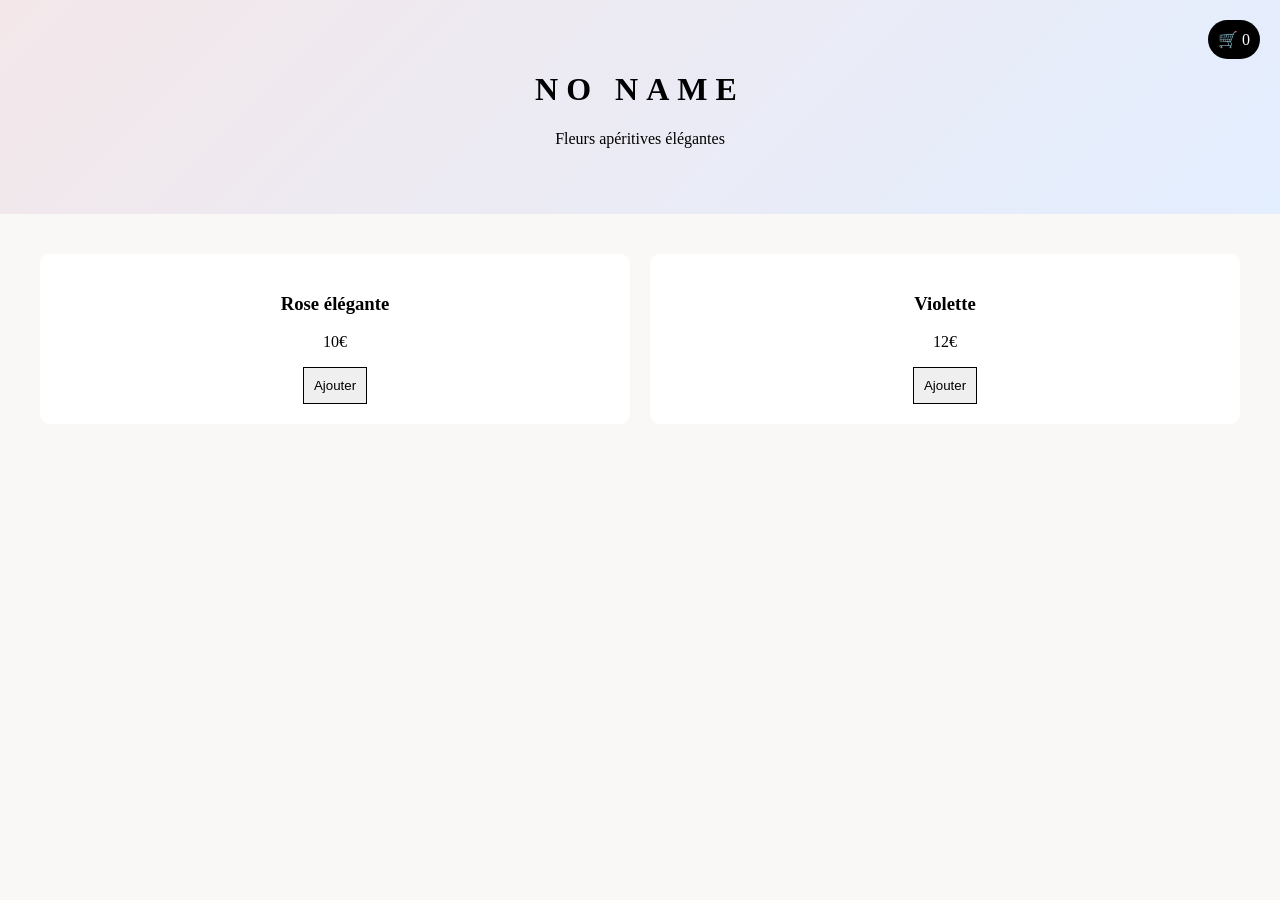
==== index.html @ 9e4cb58d "Rename NO NAME.html to index.html" ====
<!DOCTYPE html>
<html lang="fr">
<head>
<meta charset="UTF-8">
<meta name="viewport" content="width=device-width, initial-scale=1.0">
<title>NO NAME</title>

<style>
body {margin:0;font-family:Georgia;background:#faf8f6;}
header{text-align:center;padding:50px;background:linear-gradient(135deg,#f3e7e9,#e3eeff);}
h1{letter-spacing:8px;}
.products{display:grid;grid-template-columns:repeat(auto-fit,minmax(250px,1fr));gap:20px;padding:40px;}
.product{background:white;padding:20px;border-radius:10px;text-align:center;}
button{padding:10px;border:1px solid black;cursor:pointer;}
.cart{position:fixed;top:20px;right:20px;background:black;color:white;padding:10px;border-radius:20px;}
</style>
</head>

<body>

<div class="cart">🛒 <span id="count">0</span></div>

<header>
<h1>NO NAME</h1>
<p>Fleurs apéritives élégantes</p>
</header>

<section class="products">

<div class="product">
<h3>Rose élégante</h3>
<p>10€</p>
<button onclick="add('Rose',10)">Ajouter</button>
</div>

<div class="product">
<h3>Violette</h3>
<p>12€</p>
<button onclick="add('Violette',12)">Ajouter</button>
</div>

</section>

<script>
let count = 0;

function add(name, price){
    count++;
    document.getElementById("count").innerText = count;
}
</script>

</body>
</html>
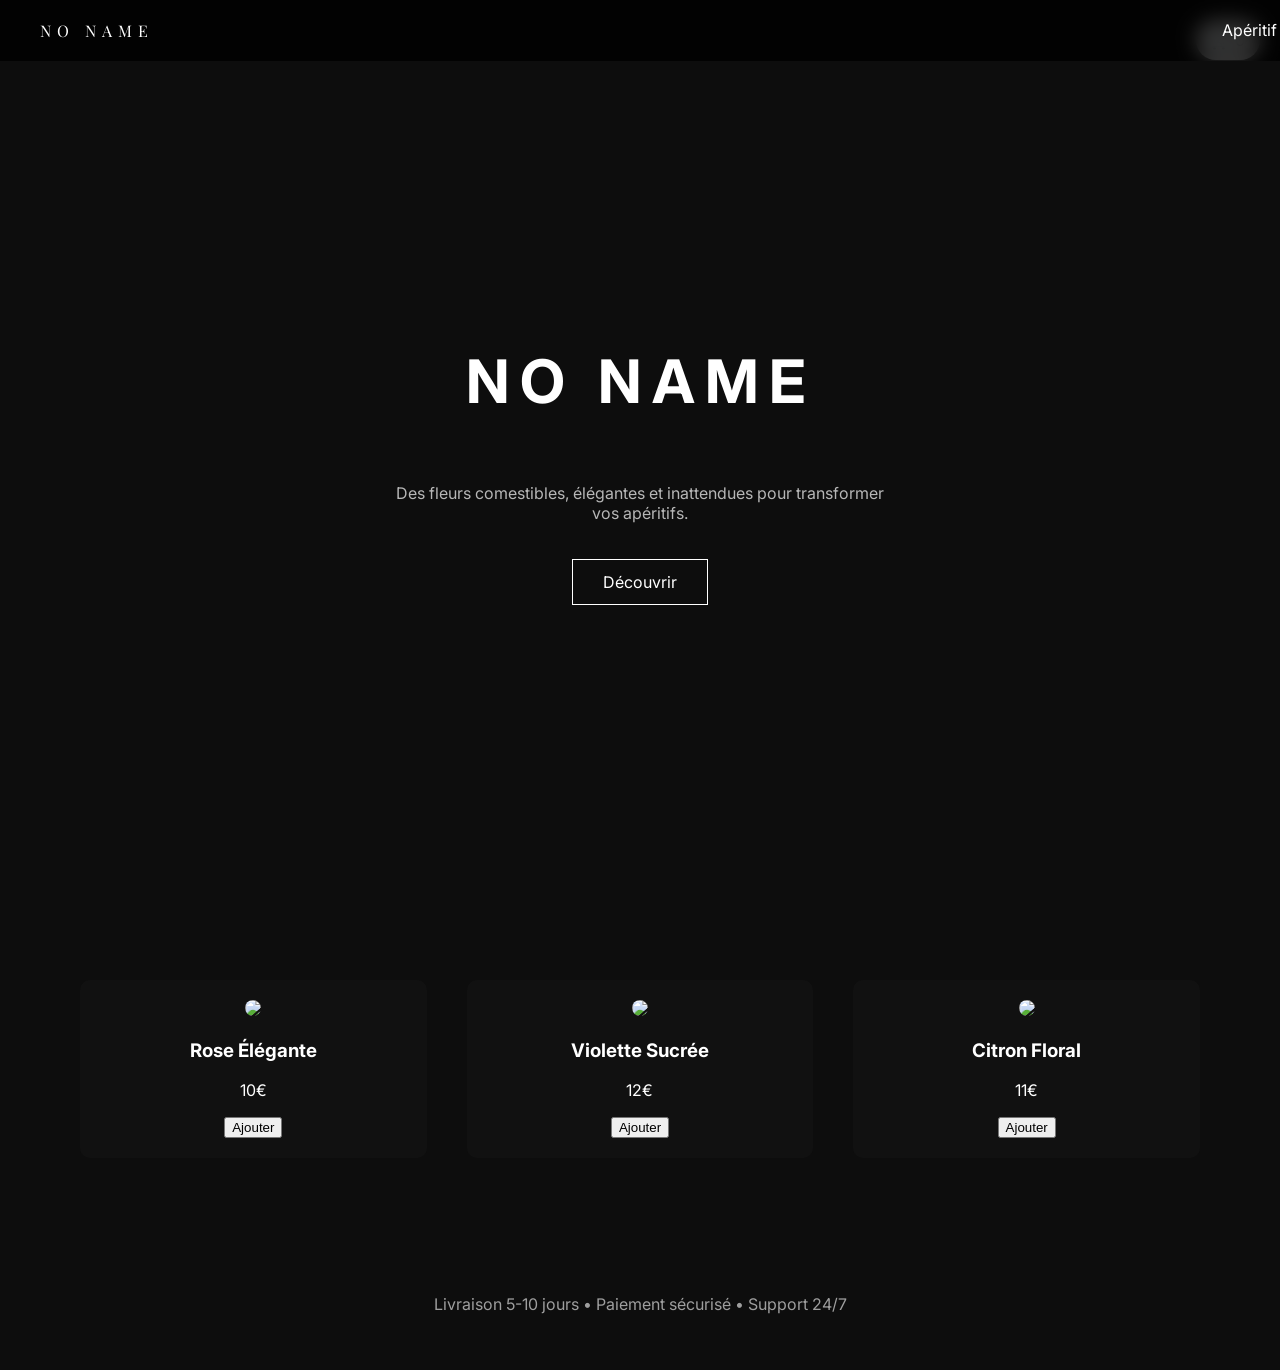
==== commit 49e186e0: "Update index.html" ====
--- a/index.html
+++ b/index.html
@@ -5,50 +5,192 @@
 <meta name="viewport" content="width=device-width, initial-scale=1.0">
 <title>NO NAME</title>
 
+<link href="https://fonts.googleapis.com/css2?family=Playfair+Display:wght@500&family=Inter&display=swap" rel="stylesheet">
+
 <style>
-body {margin:0;font-family:Georgia;background:#faf8f6;}
-header{text-align:center;padding:50px;background:linear-gradient(135deg,#f3e7e9,#e3eeff);}
-h1{letter-spacing:8px;}
-.products{display:grid;grid-template-columns:repeat(auto-fit,minmax(250px,1fr));gap:20px;padding:40px;}
-.product{background:white;padding:20px;border-radius:10px;text-align:center;}
-button{padding:10px;border:1px solid black;cursor:pointer;}
-.cart{position:fixed;top:20px;right:20px;background:black;color:white;padding:10px;border-radius:20px;}
+body{
+    margin:0;
+    font-family:Inter;
+    background:#0d0d0d;
+    color:white;
+}
+
+header{
+    display:flex;
+    justify-content:space-between;
+    padding:20px 40px;
+    position:fixed;
+    width:100%;
+    background:rgba(0,0,0,0.8);
+    backdrop-filter:blur(10px);
+}
+
+.logo{
+    font-family:"Playfair Display";
+    letter-spacing:6px;
+}
+
+.hero{
+    height:100vh;
+    display:flex;
+    flex-direction:column;
+    justify-content:center;
+    align-items:center;
+    text-align:center;
+}
+
+.hero h1{
+    font-size:60px;
+    letter-spacing:10px;
+}
+
+.hero p{
+    max-width:500px;
+    opacity:0.7;
+}
+
+.btn{
+    margin-top:20px;
+    padding:12px 30px;
+    border:1px solid white;
+    cursor:pointer;
+}
+
+.products{
+    display:grid;
+    grid-template-columns:repeat(auto-fit,minmax(280px,1fr));
+    gap:40px;
+    padding:80px;
+}
+
+.product{
+    background:#111;
+    padding:20px;
+    border-radius:10px;
+    text-align:center;
+}
+
+.product img{
+    width:100%;
+    border-radius:10px;
+}
+
+.cart{
+    position:fixed;
+    right:20px;
+    top:20px;
+    background:white;
+    color:black;
+    padding:10px 15px;
+    border-radius:30px;
+    cursor:pointer;
+}
+
+.cart-box{
+    position:fixed;
+    right:-400px;
+    top:0;
+    width:320px;
+    height:100%;
+    background:white;
+    color:black;
+    padding:20px;
+    transition:0.3s;
+}
+
+.cart-box.active{ right:0; }
+
+footer{
+    text-align:center;
+    padding:40px;
+    opacity:0.6;
+}
 </style>
 </head>
 
 <body>
 
-<div class="cart">🛒 <span id="count">0</span></div>
+<div class="cart" onclick="toggleCart()">🛒 <span id="count">0</span></div>
+
+<div class="cart-box" id="cartBox">
+<h2>Panier</h2>
+<ul id="items"></ul>
+<p>Total : <span id="total">0</span>€</p>
+<button onclick="checkout()">Payer</button>
+</div>
 
 <header>
-<h1>NO NAME</h1>
-<p>Fleurs apéritives élégantes</p>
+<div class="logo">NO NAME</div>
+<div>Apéritif floral</div>
 </header>
 
-<section class="products">
+<section class="hero">
+<h1>NO NAME</h1>
+<p>Des fleurs comestibles, élégantes et inattendues pour transformer vos apéritifs.</p>
+<div class="btn" onclick="scrollToShop()">Découvrir</div>
+</section>
+
+<section class="products" id="shop">
 
 <div class="product">
-<h3>Rose élégante</h3>
+<img src="https://images.unsplash.com/photo-1498579809087-ef1e558fd1da">
+<h3>Rose Élégante</h3>
 <p>10€</p>
-<button onclick="add('Rose',10)">Ajouter</button>
+<button onclick="add('Rose Élégante',10)">Ajouter</button>
 </div>
 
 <div class="product">
-<h3>Violette</h3>
+<img src="https://images.unsplash.com/photo-1509042239860-f550ce710b93">
+<h3>Violette Sucrée</h3>
 <p>12€</p>
-<button onclick="add('Violette',12)">Ajouter</button>
+<button onclick="add('Violette Sucrée',12)">Ajouter</button>
+</div>
+
+<div class="product">
+<img src="https://images.unsplash.com/photo-1504674900247-0877df9cc836">
+<h3>Citron Floral</h3>
+<p>11€</p>
+<button onclick="add('Citron Floral',11)">Ajouter</button>
 </div>
 
 </section>
 
+<footer>
+<p>Livraison 5-10 jours • Paiement sécurisé • Support 24/7</p>
+</footer>
+
 <script>
-let count = 0;
+let cart=[];
+let total=0;
 
-function add(name, price){
-    count++;
-    document.getElementById("count").innerText = count;
+function add(name,price){
+    cart.push({name,price});
+    total+=price;
+
+    document.getElementById("count").innerText=cart.length;
+
+    let li=document.createElement("li");
+    li.innerText=name+" - "+price+"€";
+    document.getElementById("items").appendChild(li);
+
+    document.getElementById("total").innerText=total;
+}
+
+function toggleCart(){
+    document.getElementById("cartBox").classList.toggle("active");
+}
+
+function scrollToShop(){
+    document.getElementById("shop").scrollIntoView({behavior:"smooth"});
+}
+
+function checkout(){
+    window.location.href="https://buy.stripe.com/test"; // 🔥 remplace par ton lien Stripe
 }
 </script>
 
 </body>
 </html>
+
+</body>
+</html>
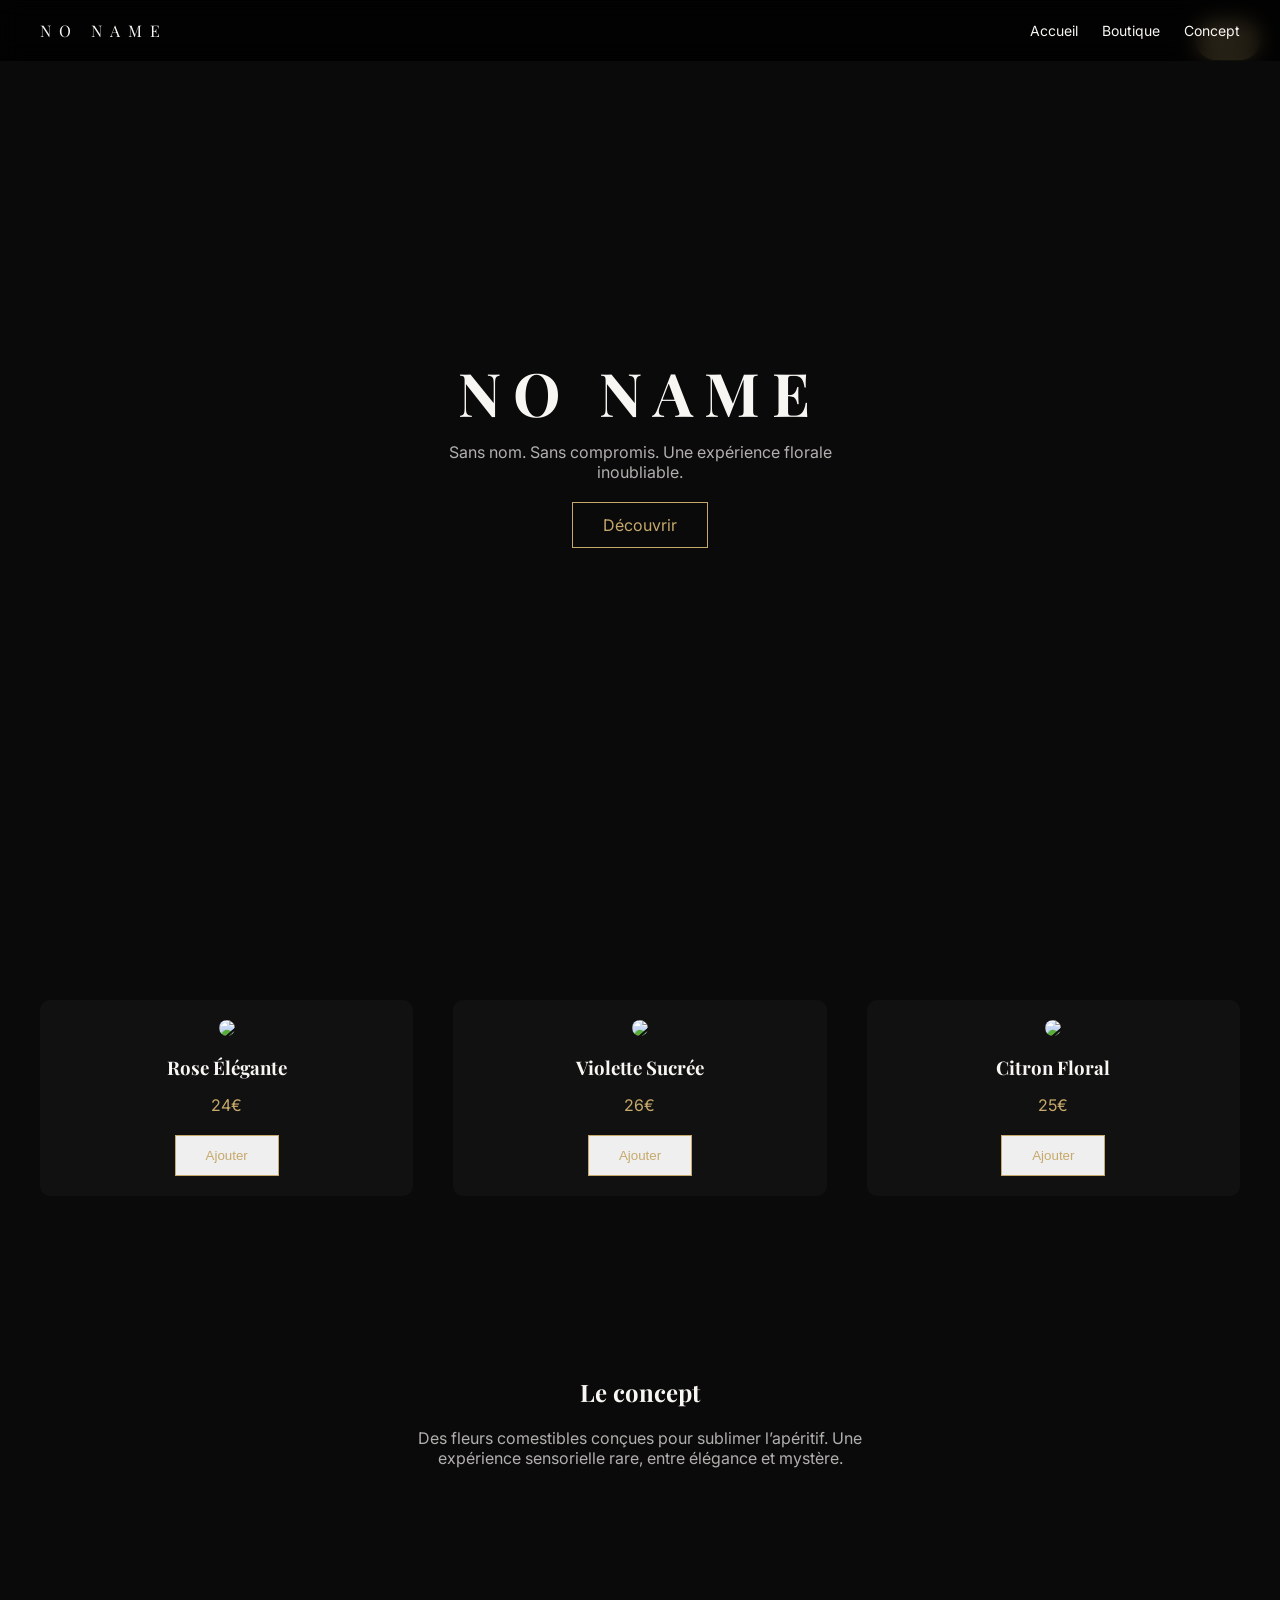
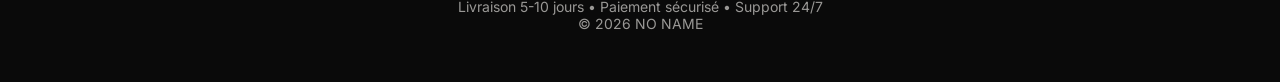
==== commit 4fb3f759: "Update index.html" ====
--- a/index.html
+++ b/index.html
@@ -5,16 +5,18 @@
 <meta name="viewport" content="width=device-width, initial-scale=1.0">
 <title>NO NAME</title>
 
-<link href="https://fonts.googleapis.com/css2?family=Playfair+Display:wght@500&family=Inter&display=swap" rel="stylesheet">
+<link href="https://fonts.googleapis.com/css2?family=Playfair+Display:wght@500&family=Inter:wght@300;400&display=swap" rel="stylesheet">
 
 <style>
+*{margin:0;padding:0;box-sizing:border-box;}
+
 body{
-    margin:0;
     font-family:Inter;
-    background:#0d0d0d;
-    color:white;
-}
-
+    background:#0A0A0A;
+    color:#F8F6F2;
+}
+
+/* HEADER */
 header{
     display:flex;
     justify-content:space-between;
@@ -23,13 +25,22 @@
     width:100%;
     background:rgba(0,0,0,0.8);
     backdrop-filter:blur(10px);
+    z-index:100;
 }
 
 .logo{
-    font-family:"Playfair Display";
-    letter-spacing:6px;
-}
-
+    font-family:'Playfair Display';
+    letter-spacing:8px;
+}
+
+nav a{
+    margin-left:20px;
+    text-decoration:none;
+    color:#F8F6F2;
+    font-size:14px;
+}
+
+/* HERO */
 .hero{
     height:100vh;
     display:flex;
@@ -40,27 +51,37 @@
 }
 
 .hero h1{
+    font-family:'Playfair Display';
     font-size:60px;
-    letter-spacing:10px;
+    letter-spacing:12px;
 }
 
 .hero p{
-    max-width:500px;
+    max-width:400px;
     opacity:0.7;
+    margin-top:10px;
 }
 
 .btn{
     margin-top:20px;
     padding:12px 30px;
-    border:1px solid white;
+    border:1px solid #C6A96B;
+    color:#C6A96B;
     cursor:pointer;
-}
-
+    transition:0.3s;
+}
+
+.btn:hover{
+    background:#C6A96B;
+    color:black;
+}
+
+/* PRODUITS */
 .products{
+    padding:100px 40px;
     display:grid;
     grid-template-columns:repeat(auto-fit,minmax(280px,1fr));
     gap:40px;
-    padding:80px;
 }
 
 .product{
@@ -68,6 +89,11 @@
     padding:20px;
     border-radius:10px;
     text-align:center;
+    transition:0.3s;
+}
+
+.product:hover{
+    transform:translateY(-5px);
 }
 
 .product img{
@@ -75,11 +101,21 @@
     border-radius:10px;
 }
 
+.product h3{
+    margin:15px 0;
+    font-family:'Playfair Display';
+}
+
+.price{
+    color:#C6A96B;
+}
+
+/* PANIER */
 .cart{
     position:fixed;
     right:20px;
     top:20px;
-    background:white;
+    background:#C6A96B;
     color:black;
     padding:10px 15px;
     border-radius:30px;
@@ -98,11 +134,22 @@
     transition:0.3s;
 }
 
-.cart-box.active{ right:0; }
-
+.cart-box.active{right:0;}
+
+.cart-box h2{
+    margin-bottom:20px;
+}
+
+.cart-box ul{
+    list-style:none;
+    margin-bottom:20px;
+}
+
+/* FOOTER */
 footer{
     text-align:center;
-    padding:40px;
+    padding:50px;
+    font-size:14px;
     opacity:0.6;
 }
 </style>
@@ -110,53 +157,72 @@
 
 <body>
 
+<!-- PANIER -->
 <div class="cart" onclick="toggleCart()">🛒 <span id="count">0</span></div>
 
 <div class="cart-box" id="cartBox">
 <h2>Panier</h2>
 <ul id="items"></ul>
 <p>Total : <span id="total">0</span>€</p>
-<button onclick="checkout()">Payer</button>
-</div>
-
+<button class="btn" onclick="checkout()">Payer</button>
+</div>
+
+<!-- HEADER -->
 <header>
 <div class="logo">NO NAME</div>
-<div>Apéritif floral</div>
+<nav>
+<a href="#">Accueil</a>
+<a href="#shop">Boutique</a>
+<a href="#about">Concept</a>
+</nav>
 </header>
 
+<!-- HERO -->
 <section class="hero">
 <h1>NO NAME</h1>
-<p>Des fleurs comestibles, élégantes et inattendues pour transformer vos apéritifs.</p>
+<p>Sans nom. Sans compromis. Une expérience florale inoubliable.</p>
 <div class="btn" onclick="scrollToShop()">Découvrir</div>
 </section>
 
-<section class="products" id="shop">
+<!-- PRODUITS -->
+<section id="shop" class="products">
 
 <div class="product">
 <img src="https://images.unsplash.com/photo-1498579809087-ef1e558fd1da">
 <h3>Rose Élégante</h3>
-<p>10€</p>
-<button onclick="add('Rose Élégante',10)">Ajouter</button>
+<p class="price">24€</p>
+<button class="btn" onclick="add('Rose Élégante',24)">Ajouter</button>
 </div>
 
 <div class="product">
 <img src="https://images.unsplash.com/photo-1509042239860-f550ce710b93">
 <h3>Violette Sucrée</h3>
-<p>12€</p>
-<button onclick="add('Violette Sucrée',12)">Ajouter</button>
+<p class="price">26€</p>
+<button class="btn" onclick="add('Violette Sucrée',26)">Ajouter</button>
 </div>
 
 <div class="product">
 <img src="https://images.unsplash.com/photo-1504674900247-0877df9cc836">
 <h3>Citron Floral</h3>
-<p>11€</p>
-<button onclick="add('Citron Floral',11)">Ajouter</button>
+<p class="price">25€</p>
+<button class="btn" onclick="add('Citron Floral',25)">Ajouter</button>
 </div>
 
 </section>
 
+<!-- CONCEPT -->
+<section id="about" style="padding:80px;text-align:center;">
+<h2 style="font-family:'Playfair Display';margin-bottom:20px;">Le concept</h2>
+<p style="max-width:500px;margin:auto;opacity:0.7;">
+Des fleurs comestibles conçues pour sublimer l’apéritif.  
+Une expérience sensorielle rare, entre élégance et mystère.
+</p>
+</section>
+
+<!-- FOOTER -->
 <footer>
 <p>Livraison 5-10 jours • Paiement sécurisé • Support 24/7</p>
+<p>© 2026 NO NAME</p>
 </footer>
 
 <script>
@@ -185,12 +251,9 @@
 }
 
 function checkout(){
-    window.location.href="https://buy.stripe.com/test"; // 🔥 remplace par ton lien Stripe
+    window.location.href="https://buy.stripe.com/test"; // 🔥 REMPLACE
 }
 </script>
 
 </body>
 </html>
-
-</body>
-</html>
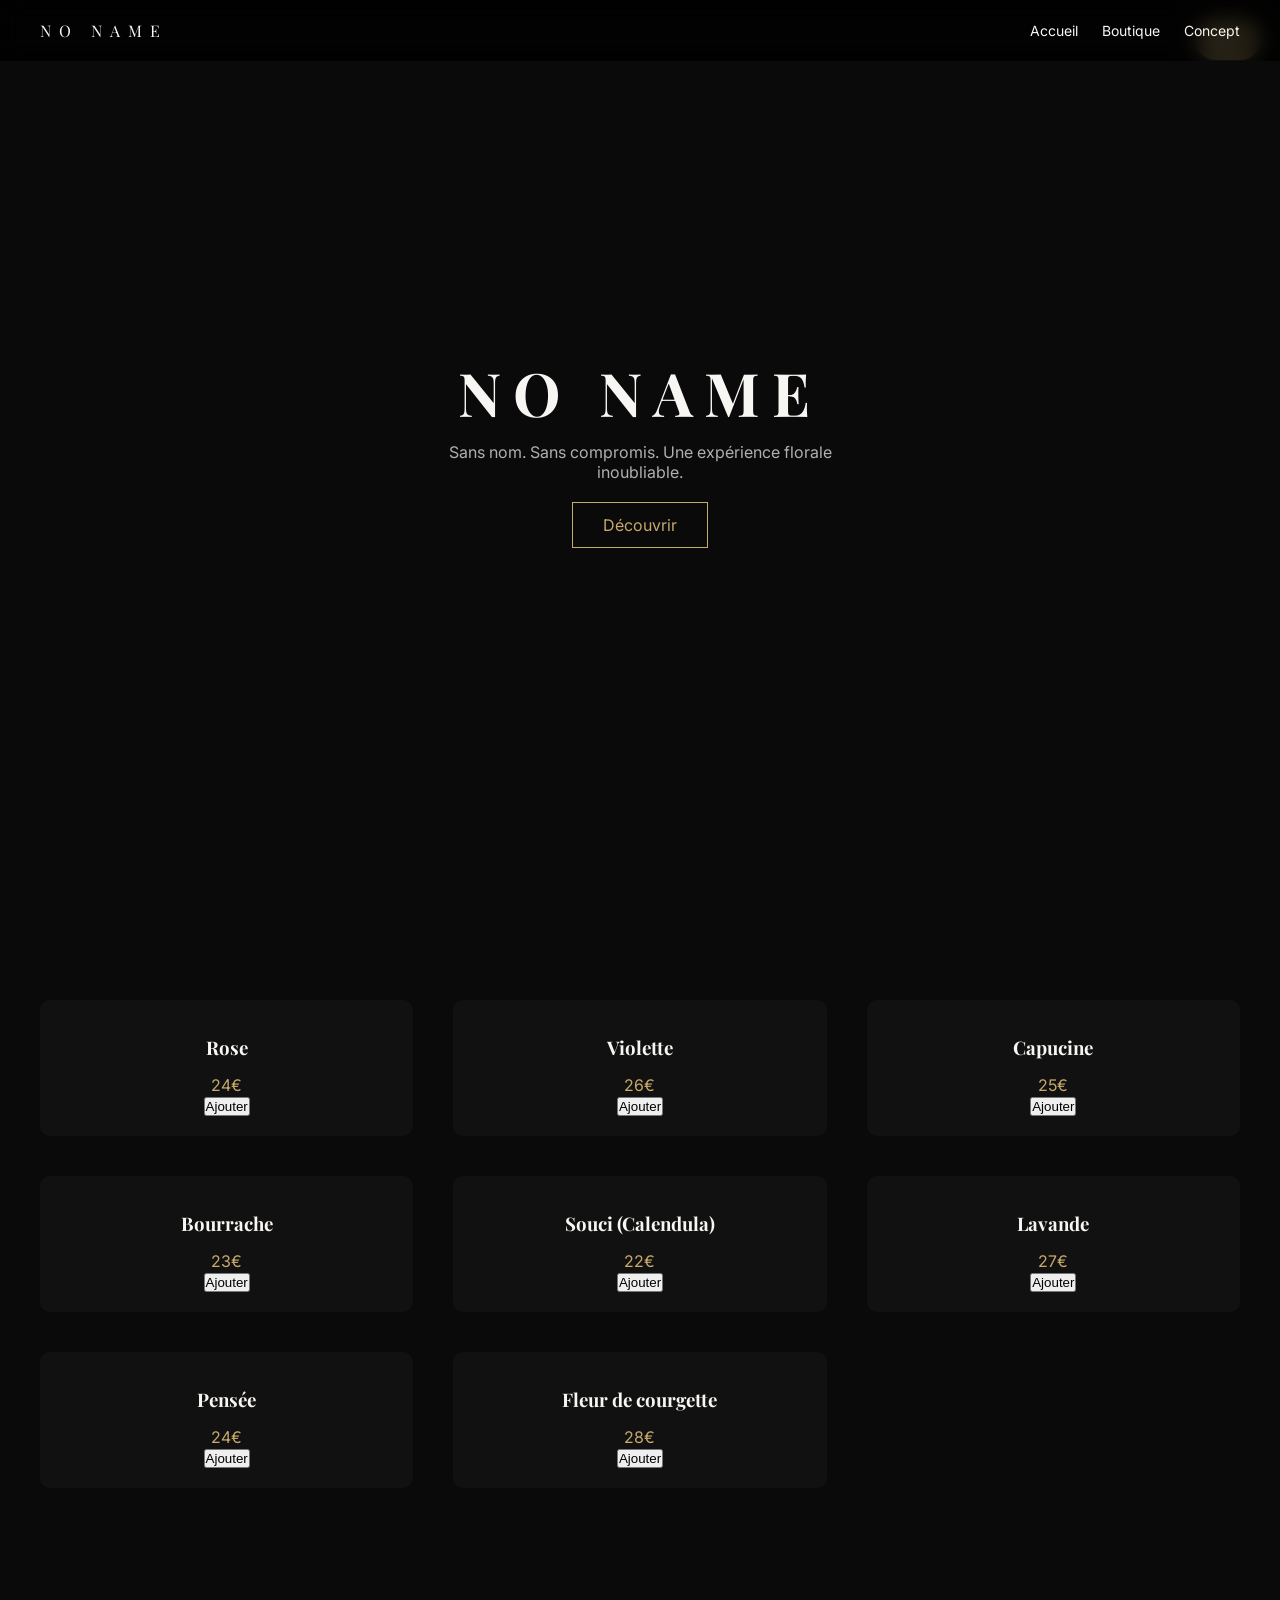
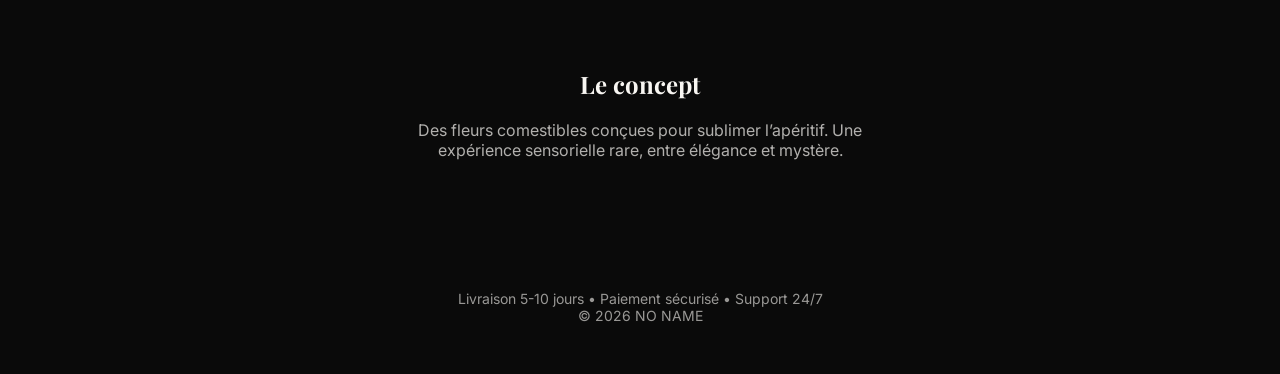
==== commit c4fa592d: "Update index.html" ====
--- a/index.html
+++ b/index.html
@@ -185,30 +185,7 @@
 </section>
 
 <!-- PRODUITS -->
-<section id="shop" class="products">
-
-<div class="product">
-<img src="https://images.unsplash.com/photo-1498579809087-ef1e558fd1da">
-<h3>Rose Élégante</h3>
-<p class="price">24€</p>
-<button class="btn" onclick="add('Rose Élégante',24)">Ajouter</button>
-</div>
-
-<div class="product">
-<img src="https://images.unsplash.com/photo-1509042239860-f550ce710b93">
-<h3>Violette Sucrée</h3>
-<p class="price">26€</p>
-<button class="btn" onclick="add('Violette Sucrée',26)">Ajouter</button>
-</div>
-
-<div class="product">
-<img src="https://images.unsplash.com/photo-1504674900247-0877df9cc836">
-<h3>Citron Floral</h3>
-<p class="price">25€</p>
-<button class="btn" onclick="add('Citron Floral',25)">Ajouter</button>
-</div>
-
-</section>
+<section class="products" id="shop"></section>
 
 <!-- CONCEPT -->
 <section id="about" style="padding:80px;text-align:center;">
@@ -226,9 +203,46 @@
 </footer>
 
 <script>
+// 🔥 PRODUITS (modifiable ici)
+const products = [
+    {name:"Rose", price:24, active:true},
+    {name:"Violette", price:26, active:true},
+    {name:"Capucine", price:25, active:true},
+    {name:"Bourrache", price:23, active:true},
+    {name:"Souci (Calendula)", price:22, active:true},
+    {name:"Lavande", price:27, active:true},
+    {name:"Pensée", price:24, active:true},
+    {name:"Fleur de courgette", price:28, active:true}
+];
+
+// 🛒 PANIER
 let cart=[];
 let total=0;
 
+// 📦 AFFICHAGE PRODUITS
+function renderProducts(){
+    const container = document.getElementById("shop");
+    container.innerHTML="";
+
+    products.forEach(p=>{
+        if(!p.active) return; // 🔥 désactivation
+
+        const div=document.createElement("div");
+        div.className="product";
+
+        div.innerHTML=`
+            <h3>${p.name}</h3>
+            <p class="price">${p.price}€</p>
+            <button onclick="add('${p.name}',${p.price})">Ajouter</button>
+        `;
+
+        container.appendChild(div);
+    });
+}
+
+renderProducts();
+
+// ➕ AJOUT PANIER
 function add(name,price){
     cart.push({name,price});
     total+=price;
@@ -242,16 +256,14 @@
     document.getElementById("total").innerText=total;
 }
 
+// 🛒 OUVRIR PANIER
 function toggleCart(){
     document.getElementById("cartBox").classList.toggle("active");
 }
 
-function scrollToShop(){
-    document.getElementById("shop").scrollIntoView({behavior:"smooth"});
-}
-
+// 💳 CHECKOUT
 function checkout(){
-    window.location.href="https://buy.stripe.com/test"; // 🔥 REMPLACE
+    window.location.href="https://buy.stripe.com/test"; // 👉 remplace
 }
 </script>
 
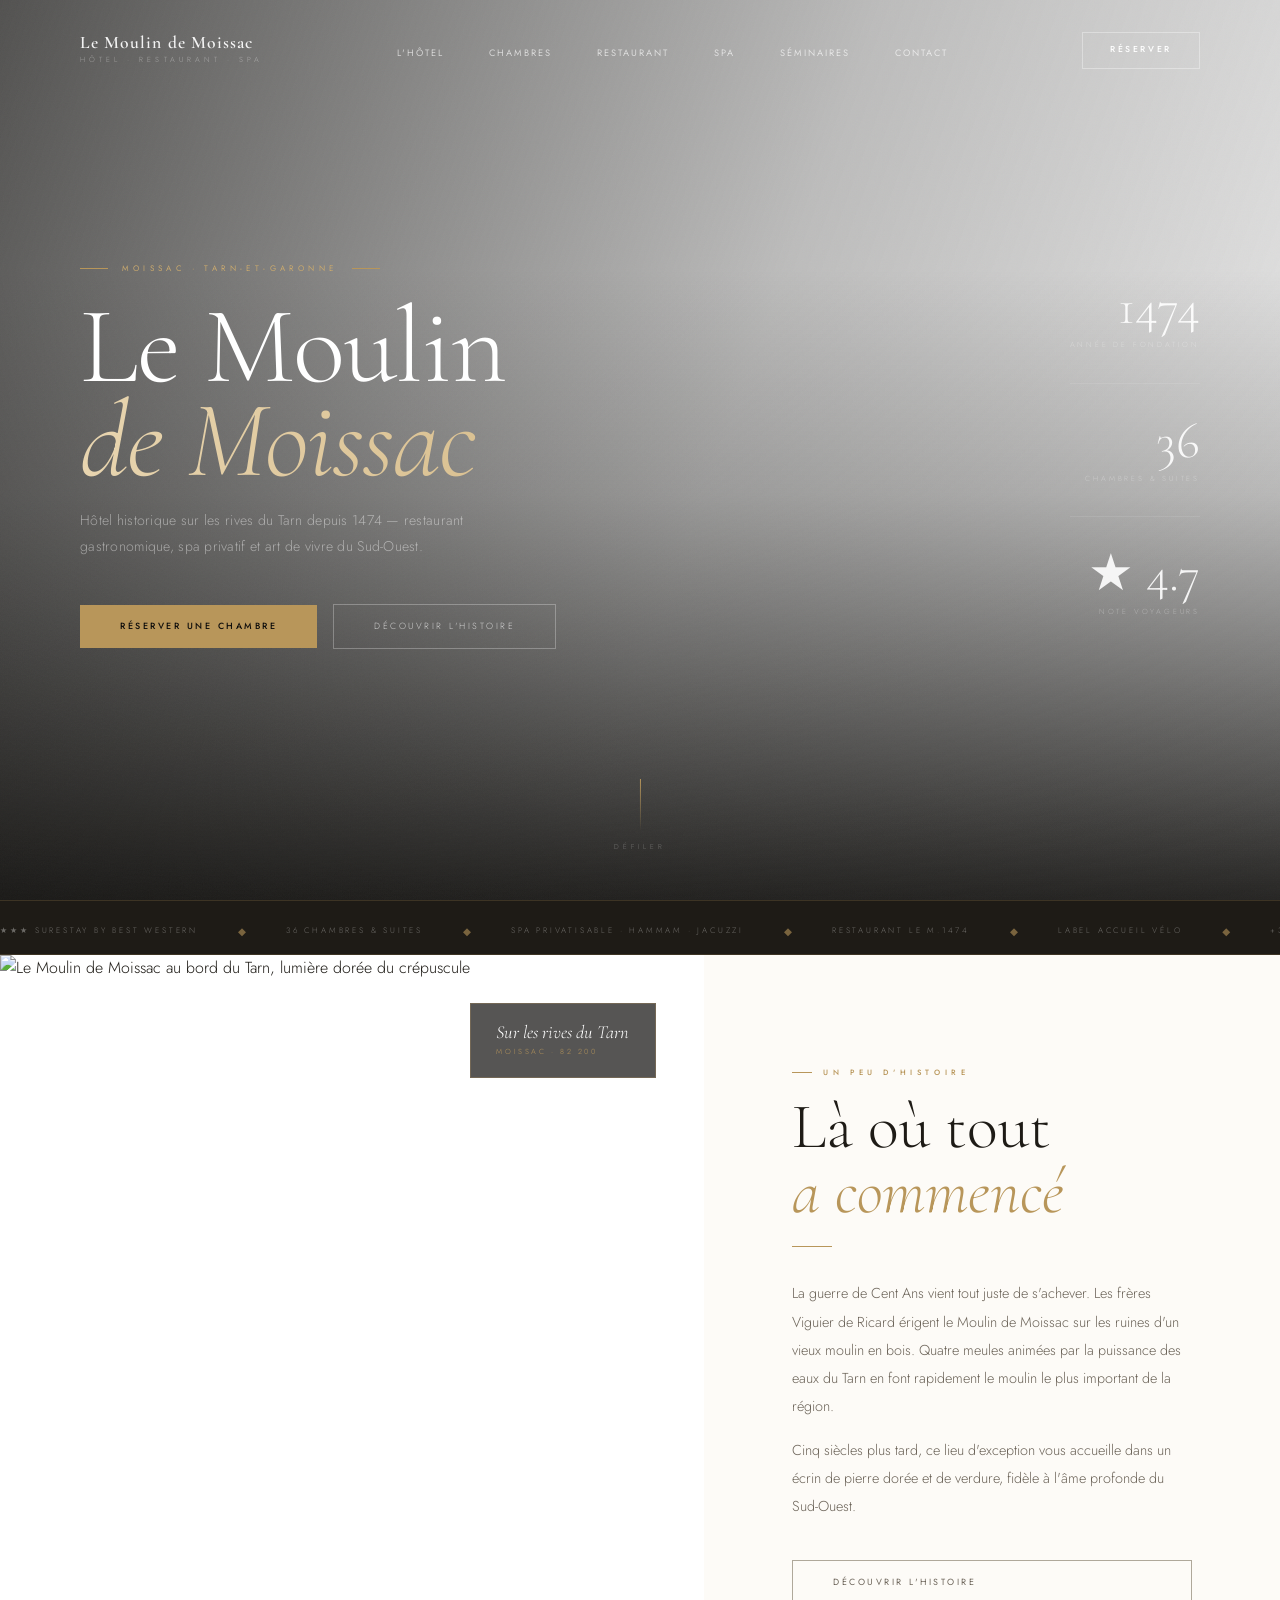
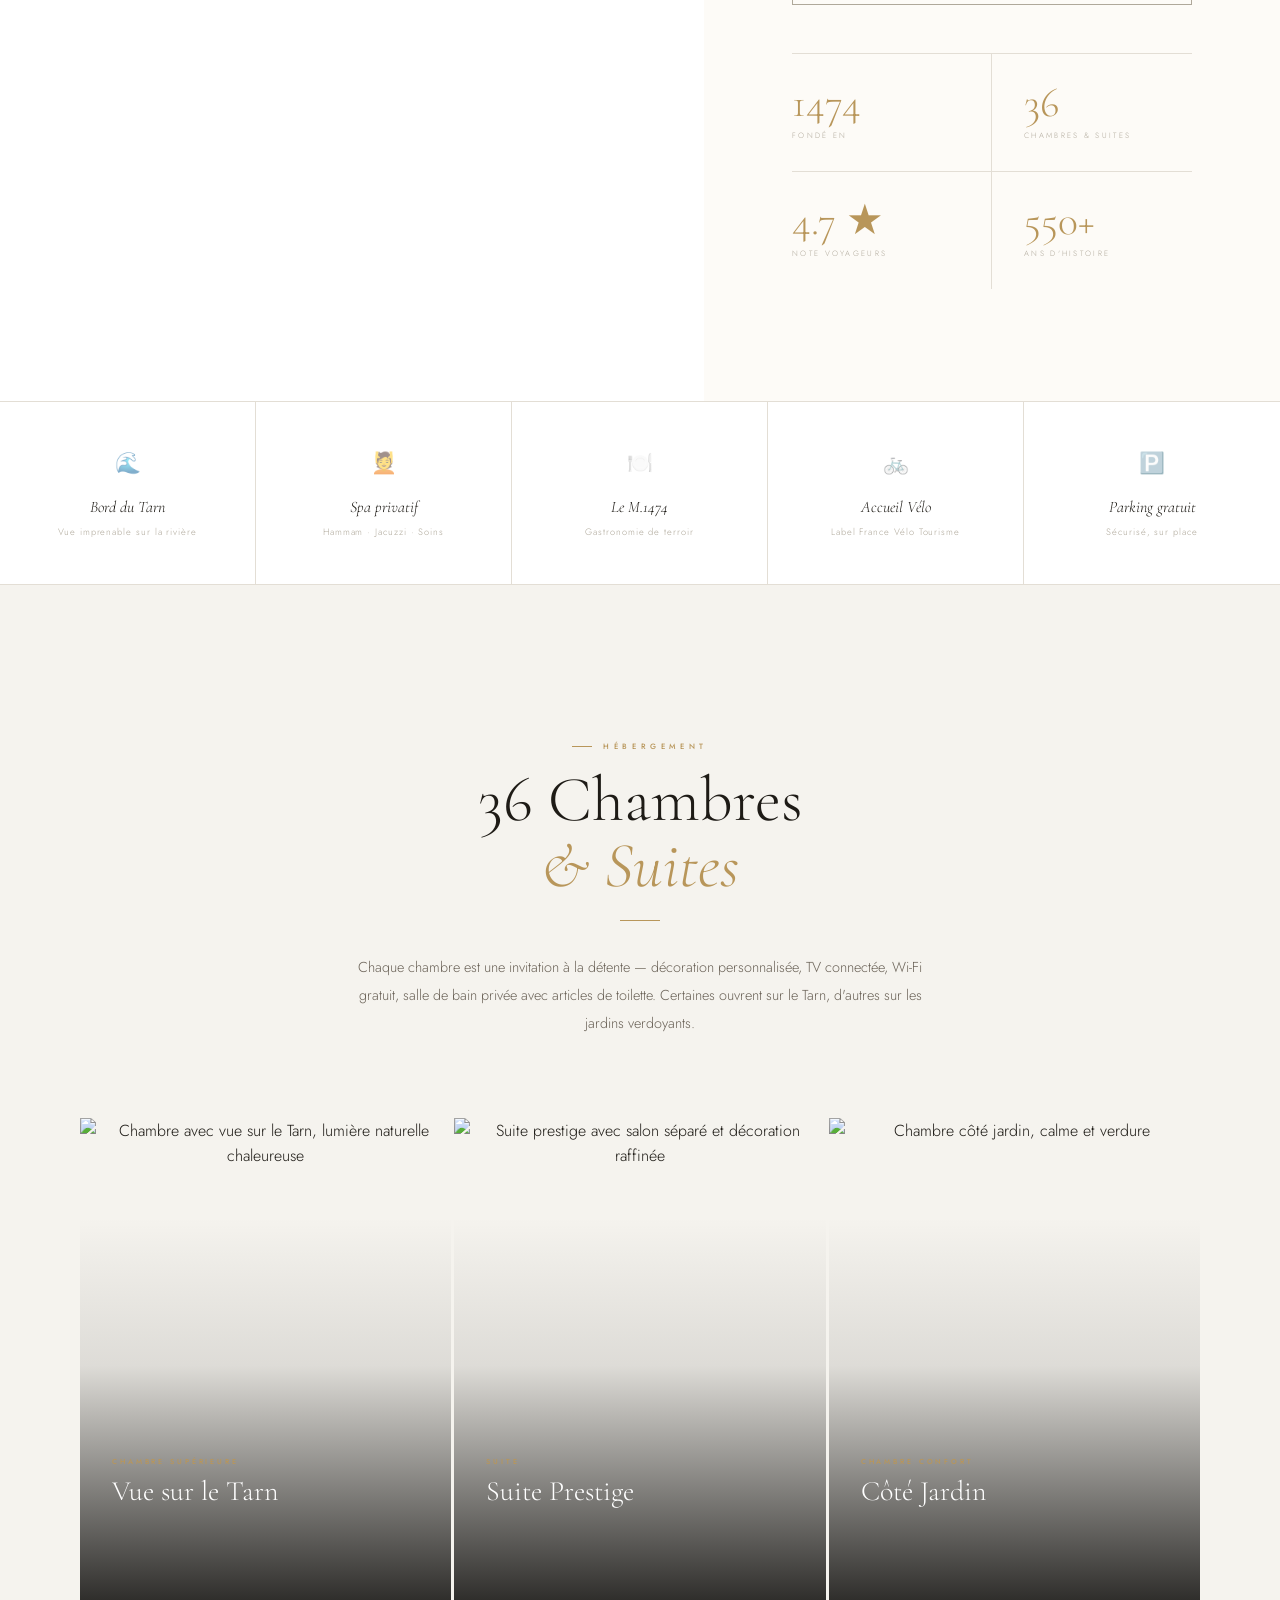
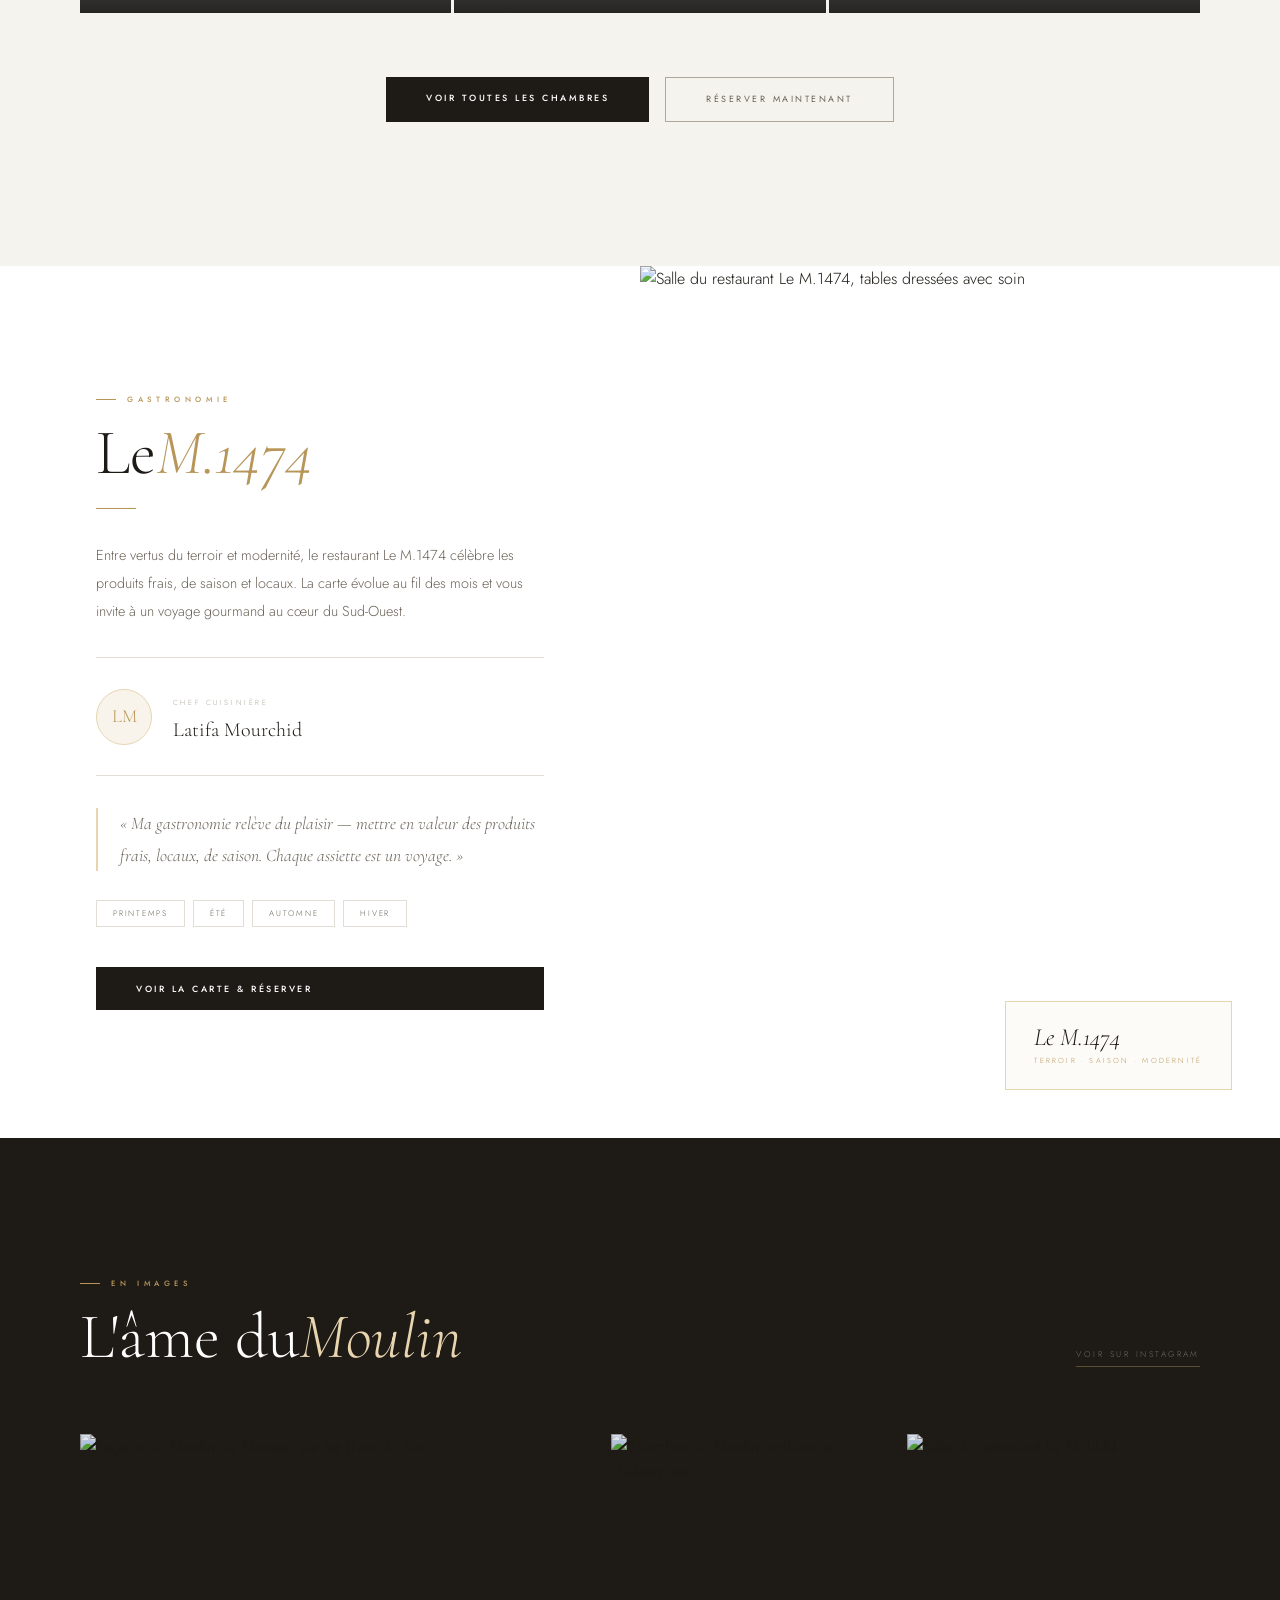
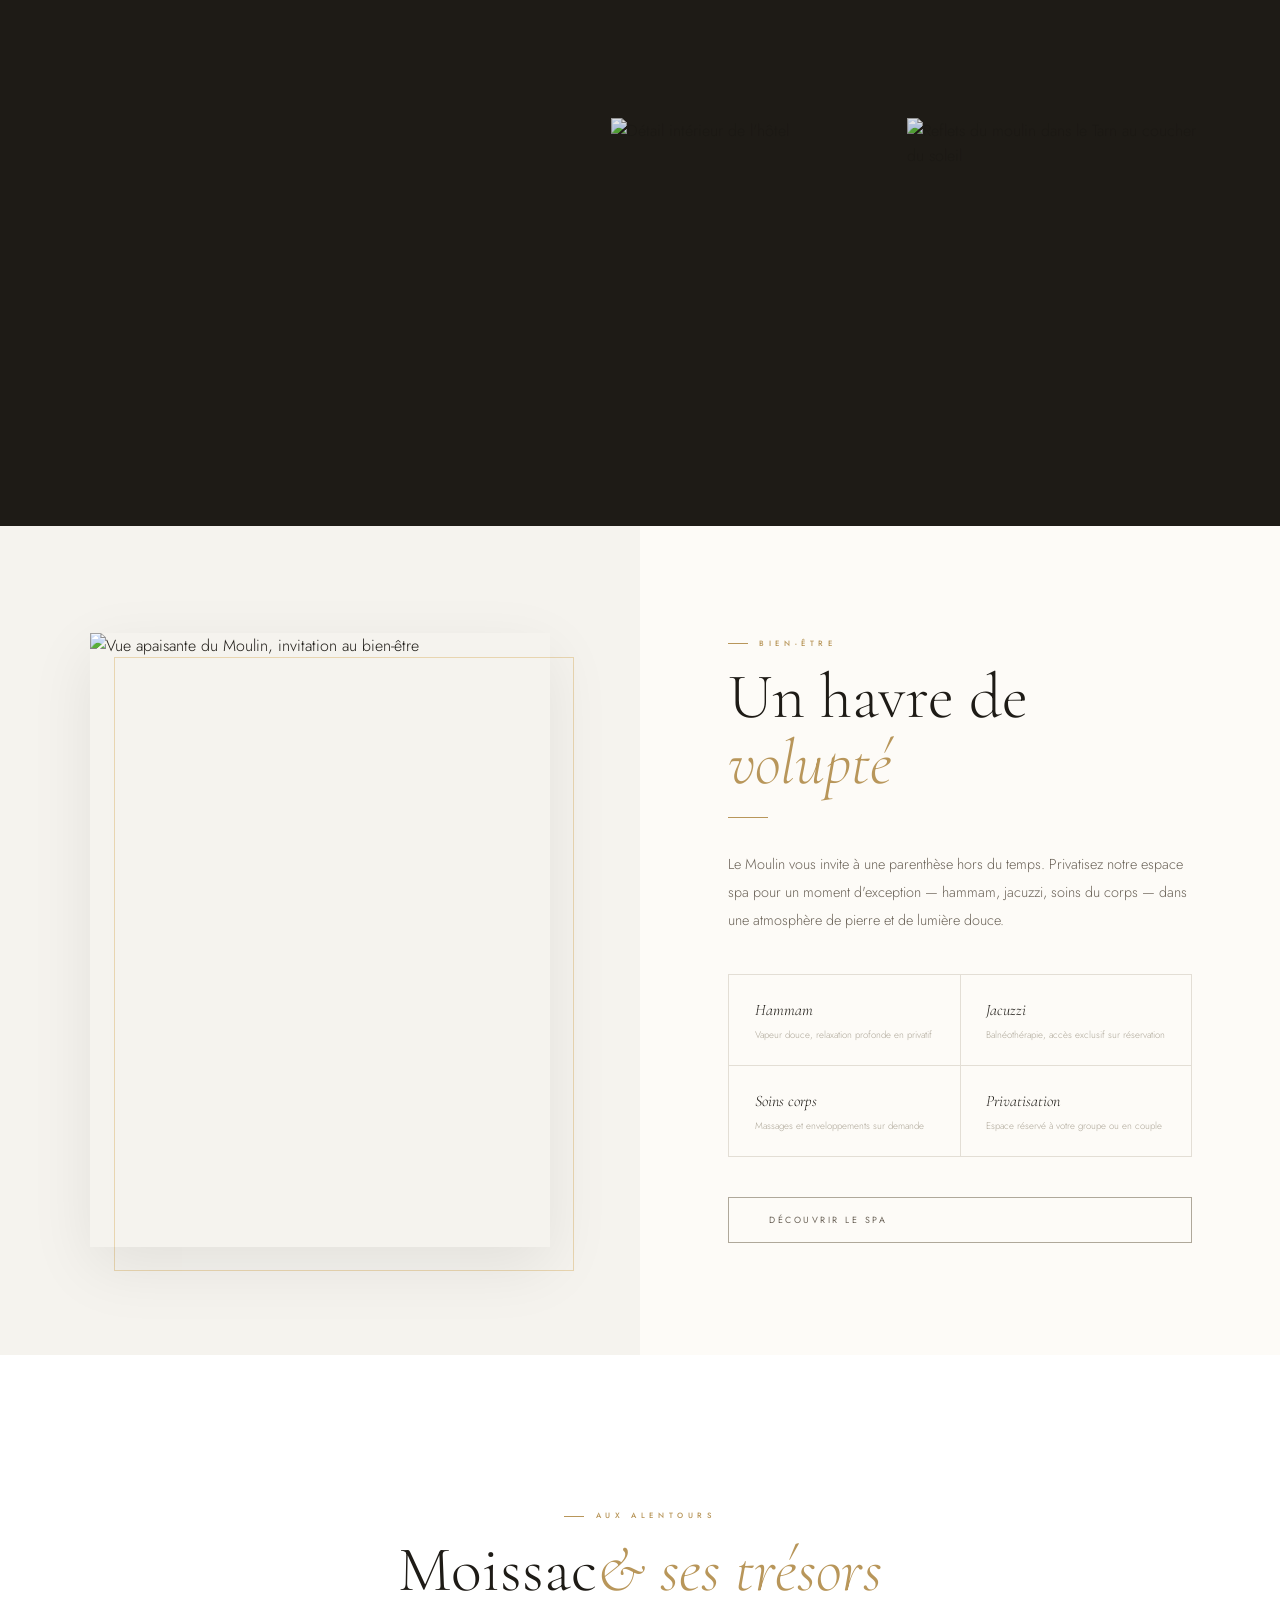
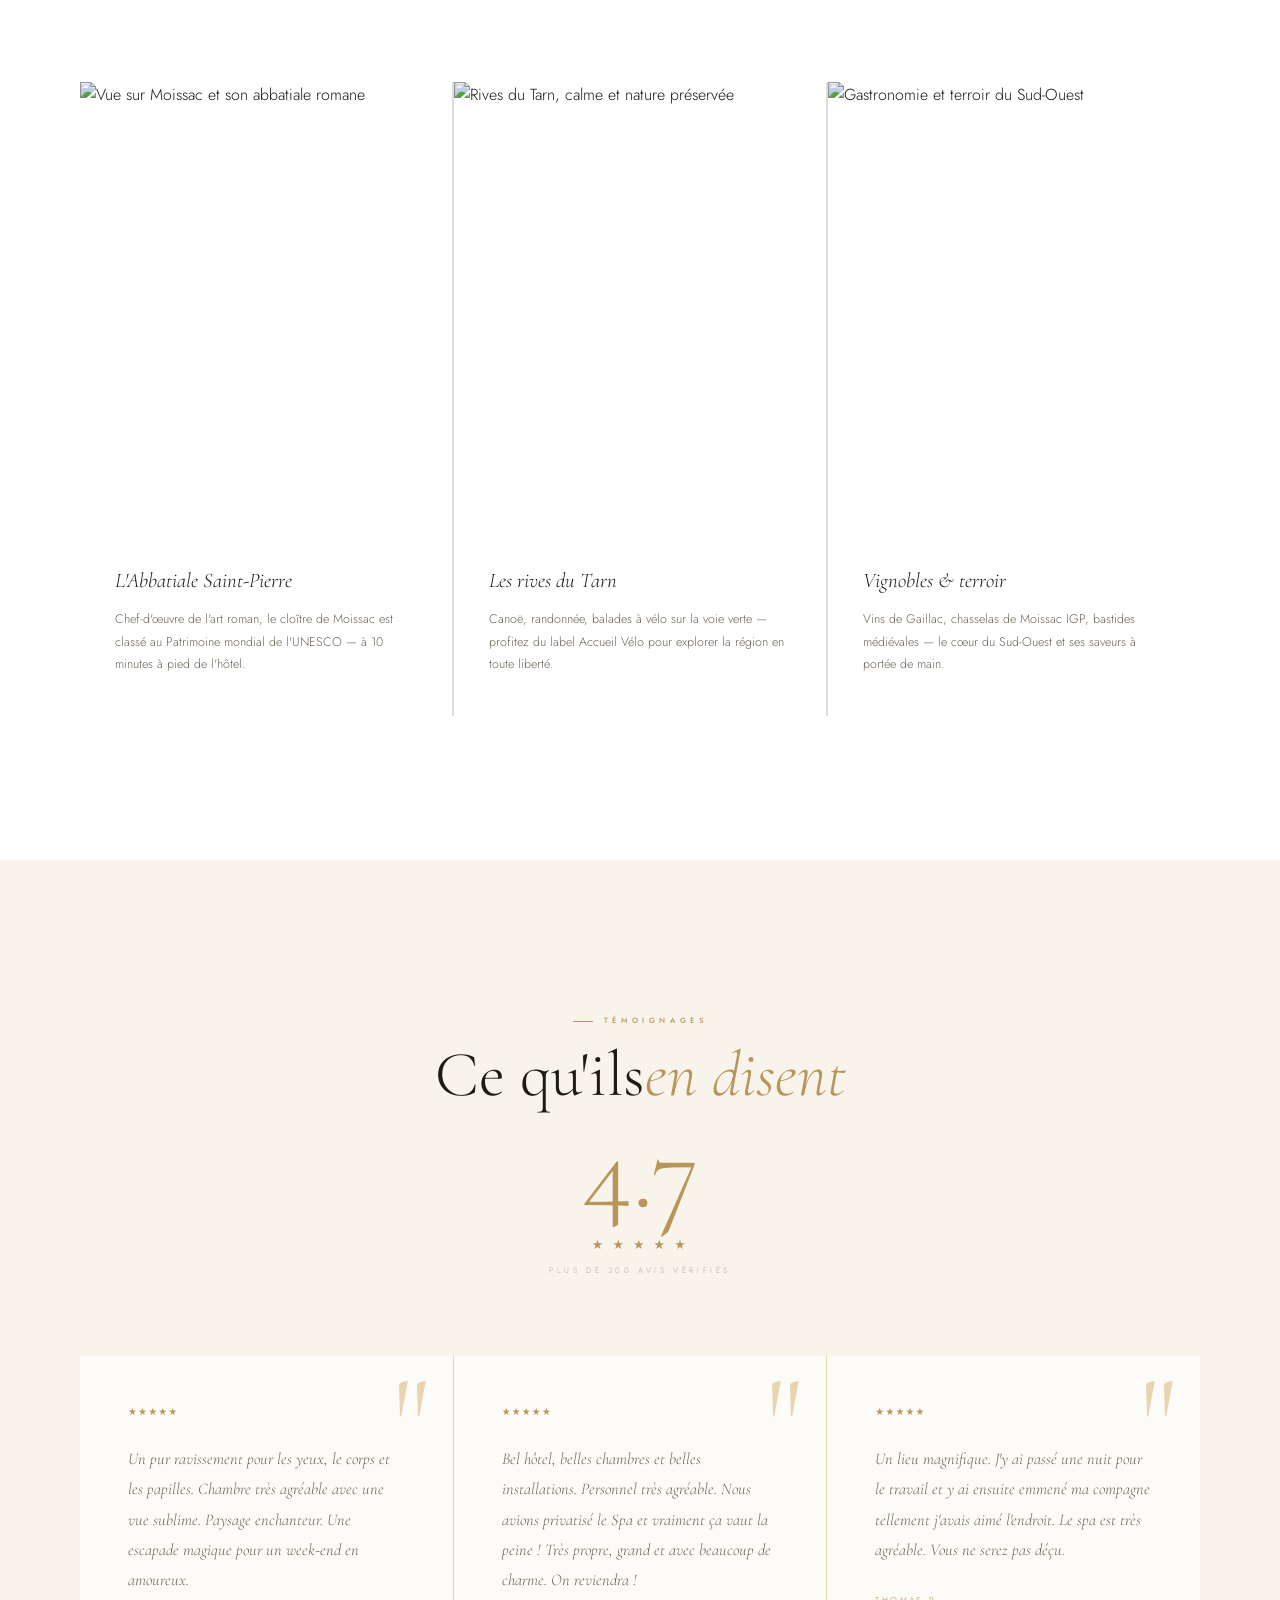
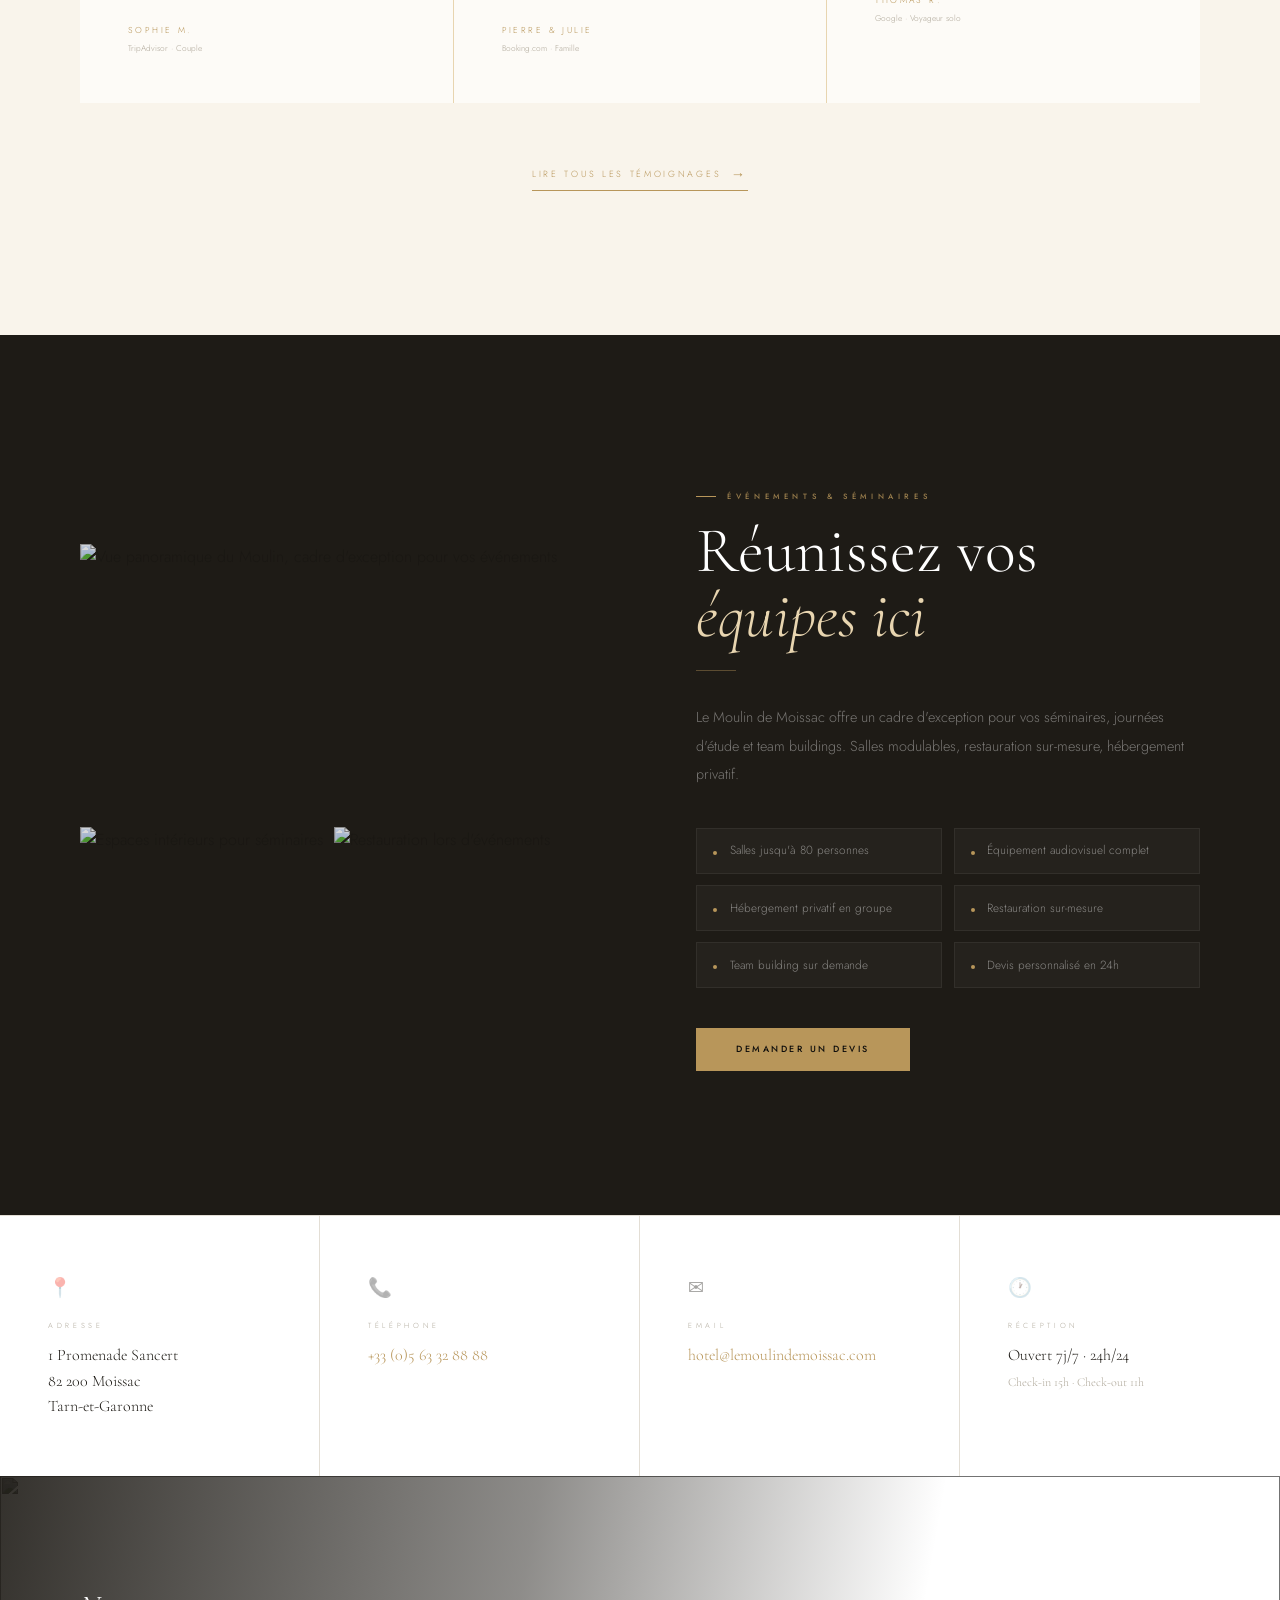
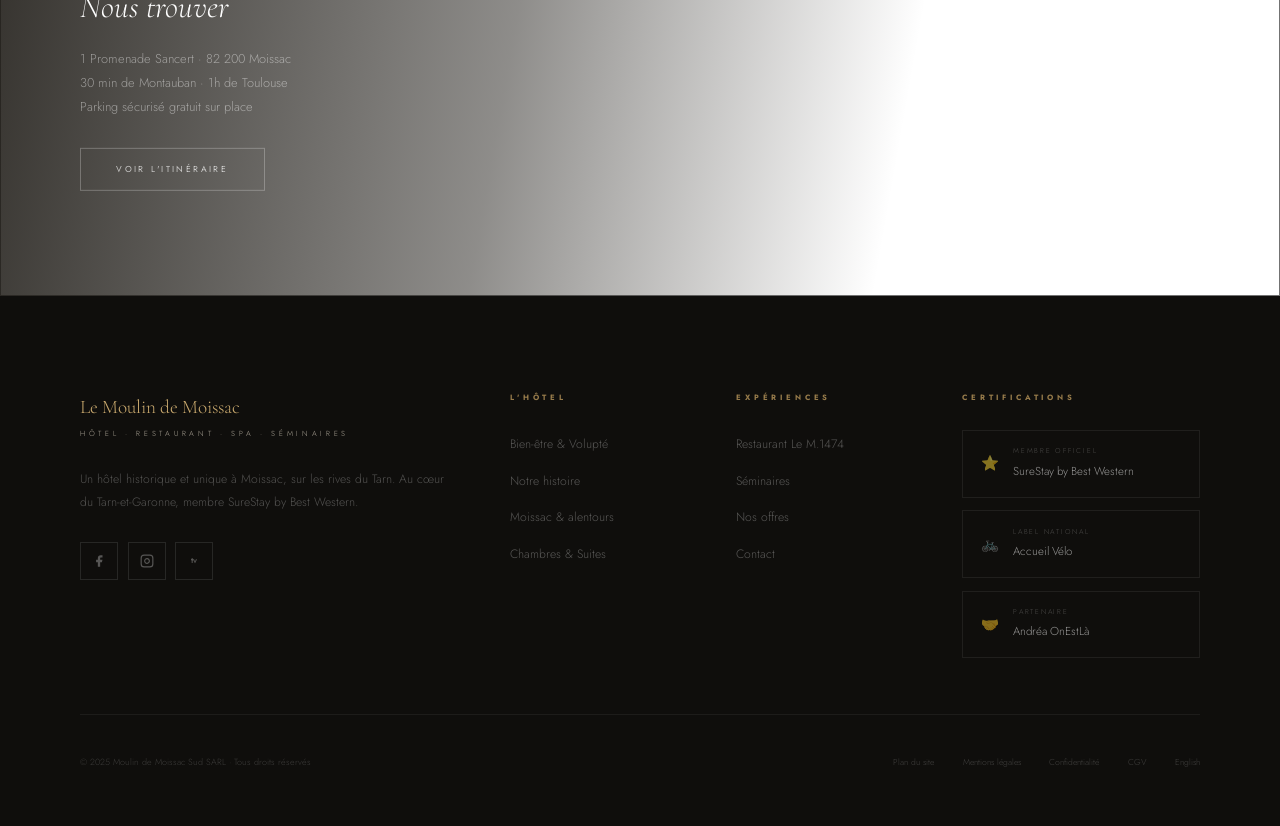
==== commit 2a43cc54: "Update index.html" ====
--- a/index.html
+++ b/index.html
@@ -3,269 +3,1354 @@
 <head>
 <meta charset="UTF-8">
 <meta name="viewport" content="width=device-width, initial-scale=1.0">
-<title>NO NAME</title>
-
-<link href="https://fonts.googleapis.com/css2?family=Playfair+Display:wght@500&family=Inter:wght@300;400&display=swap" rel="stylesheet">
-
+<meta name="description" content="Le Moulin de Moissac — Hôtel & Restaurant historique sur les rives du Tarn depuis 1474. Séminaires, Spa, Restaurant Le M.1474.">
+<title>Le Moulin de Moissac — Hôtel · Restaurant · Spa</title>
+<link rel="preconnect" href="https://fonts.googleapis.com">
+<link rel="preconnect" href="https://fonts.gstatic.com" crossorigin>
+<link href="https://fonts.googleapis.com/css2?family=Cormorant+Garamond:ital,wght@0,300;0,400;0,600;1,300;1,400;1,600&family=Jost:wght@200;300;400;500&display=swap" rel="stylesheet">
 <style>
-*{margin:0;padding:0;box-sizing:border-box;}
-
-body{
-    font-family:Inter;
-    background:#0A0A0A;
-    color:#F8F6F2;
-}
-
-/* HEADER */
-header{
-    display:flex;
-    justify-content:space-between;
-    padding:20px 40px;
-    position:fixed;
-    width:100%;
-    background:rgba(0,0,0,0.8);
-    backdrop-filter:blur(10px);
-    z-index:100;
-}
-
-.logo{
-    font-family:'Playfair Display';
-    letter-spacing:8px;
-}
-
-nav a{
-    margin-left:20px;
-    text-decoration:none;
-    color:#F8F6F2;
-    font-size:14px;
-}
-
-/* HERO */
+/* ══════════════════════════════════════
+   RESET & CUSTOM PROPERTIES
+══════════════════════════════════════ */
+*,*::before,*::after{box-sizing:border-box;margin:0;padding:0}
+:root{
+  --or:       #B8965A;
+  --or-clair: #C9A96E;
+  --or-pale:  #E8D5B0;
+  --or-bg:    #F9F4EB;
+  --ivoire:   #FDFBF7;
+  --blanc:    #FFFFFF;
+  --gris-pale:#F5F3EE;
+  --gris:     #E3DED5;
+  --gris-mid: #AFA89A;
+  --gris-chd: #6B6358;
+  --brun-nuit:#1E1B16;
+  --noir:     #0F0E0C;
+  --serif:    'Cormorant Garamond', Georgia, serif;
+  --sans:     'Jost', system-ui, sans-serif;
+  --ease:     cubic-bezier(.22,1,.36,1);
+  --ease-in:  cubic-bezier(.55,0,1,.45);
+}
+html{font-size:16px;scroll-behavior:smooth}
+body{background:var(--blanc);color:var(--brun-nuit);font-family:var(--sans);font-weight:300;overflow-x:hidden;-webkit-font-smoothing:antialiased;line-height:1.6}
+img{display:block;max-width:100%}
+a{color:inherit;text-decoration:none}
+
+/* ══════════════════════════════════════
+   SKIP LINK
+══════════════════════════════════════ */
+.skip{position:absolute;top:-100%;left:1rem;z-index:9999;padding:.5rem 1.2rem;background:var(--or);color:var(--blanc);font-size:.75rem}
+.skip:focus{top:1rem}
+
+/* ══════════════════════════════════════
+   NAVIGATION
+══════════════════════════════════════ */
+.nav{
+  position:fixed;top:0;left:0;right:0;z-index:600;
+  display:flex;align-items:center;justify-content:space-between;
+  padding:2rem 5rem;
+  transition:padding .5s var(--ease), background .5s var(--ease), box-shadow .5s var(--ease);
+}
+.nav.solid{
+  background:rgba(253,251,247,.97);
+  backdrop-filter:blur(24px);-webkit-backdrop-filter:blur(24px);
+  border-bottom:1px solid rgba(184,150,90,.15);
+  padding:1rem 5rem;
+  box-shadow:0 2px 40px rgba(0,0,0,.04);
+}
+
+/* Logo image */
+.nav-logo-img{
+  height:48px;width:auto;
+  filter:brightness(0) invert(1);
+  transition:filter .4s var(--ease);
+}
+.nav.solid .nav-logo-img{
+  filter:none;
+  height:42px;
+}
+
+/* Fallback text brand */
+.brand-txt{display:flex;flex-direction:column;gap:.15rem}
+.brand-name{font-family:var(--serif);font-size:1.1rem;font-weight:600;color:rgba(255,255,255,.92);letter-spacing:.06em;line-height:1;transition:color .4s}
+.brand-sub{font-size:.46rem;letter-spacing:.55em;text-transform:uppercase;color:rgba(255,255,255,.4);transition:color .4s}
+.nav.solid .brand-name{color:var(--brun-nuit)}
+.nav.solid .brand-sub{color:var(--gris-chd)}
+
+.nav-center{display:flex;gap:2.8rem;list-style:none}
+.nav-center a{
+  font-size:.58rem;letter-spacing:.22em;text-transform:uppercase;
+  color:rgba(255,255,255,.65);font-weight:400;
+  transition:color .25s;padding:.3rem 0;position:relative;
+}
+.nav-center a::after{
+  content:'';position:absolute;bottom:0;left:0;right:0;
+  height:1px;background:var(--or);
+  transform:scaleX(0);transition:transform .35s var(--ease);
+}
+.nav-center a:hover::after,.nav-center a:focus-visible::after{transform:scaleX(1)}
+.nav-center a:hover{color:var(--or-clair)}
+.nav.solid .nav-center a{color:var(--gris-chd)}
+.nav.solid .nav-center a:hover{color:var(--or)}
+
+.btn-nav-reserver{
+  font-size:.54rem;letter-spacing:.3em;text-transform:uppercase;font-weight:500;
+  padding:.65rem 1.7rem;
+  border:1px solid rgba(255,255,255,.35);color:var(--blanc);
+  transition:all .3s var(--ease);
+}
+.btn-nav-reserver:hover{background:var(--or);border-color:var(--or);color:var(--noir);transform:translateY(-1px)}
+.nav.solid .btn-nav-reserver{border-color:var(--or);color:var(--or)}
+.nav.solid .btn-nav-reserver:hover{background:var(--or);color:var(--blanc)}
+
+/* Hamburger */
+.hamburger{display:none;flex-direction:column;gap:5px;cursor:pointer;padding:.5rem;background:none;border:none}
+.hamburger span{display:block;width:26px;height:1px;background:rgba(255,255,255,.75);transition:all .3s}
+.nav.solid .hamburger span{background:var(--brun-nuit)}
+
+/* ══════════════════════════════════════
+   HERO
+══════════════════════════════════════ */
 .hero{
-    height:100vh;
-    display:flex;
-    flex-direction:column;
-    justify-content:center;
-    align-items:center;
-    text-align:center;
-}
-
-.hero h1{
-    font-family:'Playfair Display';
-    font-size:60px;
-    letter-spacing:12px;
-}
-
-.hero p{
-    max-width:400px;
-    opacity:0.7;
-    margin-top:10px;
-}
-
-.btn{
-    margin-top:20px;
-    padding:12px 30px;
-    border:1px solid #C6A96B;
-    color:#C6A96B;
-    cursor:pointer;
-    transition:0.3s;
-}
-
-.btn:hover{
-    background:#C6A96B;
-    color:black;
-}
-
-/* PRODUITS */
-.products{
-    padding:100px 40px;
-    display:grid;
-    grid-template-columns:repeat(auto-fit,minmax(280px,1fr));
-    gap:40px;
-}
-
-.product{
-    background:#111;
-    padding:20px;
-    border-radius:10px;
-    text-align:center;
-    transition:0.3s;
-}
-
-.product:hover{
-    transform:translateY(-5px);
-}
-
-.product img{
-    width:100%;
-    border-radius:10px;
-}
-
-.product h3{
-    margin:15px 0;
-    font-family:'Playfair Display';
-}
-
-.price{
-    color:#C6A96B;
-}
-
-/* PANIER */
-.cart{
-    position:fixed;
-    right:20px;
-    top:20px;
-    background:#C6A96B;
-    color:black;
-    padding:10px 15px;
-    border-radius:30px;
-    cursor:pointer;
-}
-
-.cart-box{
-    position:fixed;
-    right:-400px;
-    top:0;
-    width:320px;
-    height:100%;
-    background:white;
-    color:black;
-    padding:20px;
-    transition:0.3s;
-}
-
-.cart-box.active{right:0;}
-
-.cart-box h2{
-    margin-bottom:20px;
-}
-
-.cart-box ul{
-    list-style:none;
-    margin-bottom:20px;
-}
-
-/* FOOTER */
+  position:relative;height:100svh;min-height:740px;overflow:hidden;
+  display:flex;align-items:center;
+}
+.hero-bg{
+  position:absolute;inset:0;
+  background:url('https://www.lemoulindemoissac.com/wp-content/uploads/2017/10/moulin-de-moissac-min.jpg') center/cover no-repeat;
+  animation:hzoom 22s var(--ease) forwards;
+  will-change:transform;
+}
+@keyframes hzoom{from{transform:scale(1.08)}to{transform:scale(1)}}
+.hero-voile{
+  position:absolute;inset:0;
+  background:
+    linear-gradient(110deg, rgba(15,14,12,.72) 0%, rgba(15,14,12,.28) 55%, rgba(15,14,12,.08) 100%),
+    linear-gradient(to top, rgba(15,14,12,.9) 0%, rgba(15,14,12,.2) 45%, transparent 70%);
+}
+/* Grain texture overlay */
+.hero-grain{
+  position:absolute;inset:0;opacity:.035;pointer-events:none;
+  background-image:url("data:image/svg+xml,%3Csvg viewBox='0 0 200 200' xmlns='http://www.w3.org/2000/svg'%3E%3Cfilter id='n'%3E%3CfeTurbulence type='fractalNoise' baseFrequency='0.85' numOctaves='4' stitchTiles='stitch'/%3E%3C/filter%3E%3Crect width='100%25' height='100%25' filter='url(%23n)'/%3E%3C/svg%3E");
+  background-size:200px;
+}
+.hero-content{
+  position:relative;width:100%;
+  padding:0 5rem;
+  display:grid;grid-template-columns:1fr auto;
+  align-items:center;gap:6rem;
+}
+.hero-left{animation:fadeUp 1.2s .2s both}
+@keyframes fadeUp{from{opacity:0;transform:translateY(30px)}to{opacity:1;transform:translateY(0)}}
+
+/* Logo in hero */
+.hero-logo{
+  display:block;
+  margin-bottom:2.5rem;
+}
+.hero-logo img{
+  height:72px;width:auto;
+  filter:brightness(0) invert(1) opacity(.9);
+}
+
+.hero-eyebrow{
+  display:inline-flex;align-items:center;gap:.9rem;
+  font-size:.5rem;letter-spacing:.55em;text-transform:uppercase;
+  color:var(--or-clair);margin-bottom:1.5rem;font-weight:400;
+}
+.hero-eyebrow::before,.hero-eyebrow::after{content:'';display:block;width:28px;height:1px;background:var(--or)}
+
+.hero-h1{
+  font-family:var(--serif);font-weight:300;
+  font-size:clamp(4.5rem,8.5vw,8rem);line-height:.87;
+  color:var(--blanc);margin-bottom:1.2rem;letter-spacing:-.01em;
+}
+.hero-h1 em{
+  font-style:italic;display:block;
+  background:linear-gradient(90deg,var(--or-pale),var(--or-clair));
+  -webkit-background-clip:text;-webkit-text-fill-color:transparent;background-clip:text;
+}
+
+.hero-desc{
+  font-size:.88rem;color:rgba(255,255,255,.45);
+  margin-bottom:2.8rem;max-width:420px;line-height:1.85;
+  font-weight:300;letter-spacing:.02em;
+}
+.hero-actions{display:flex;gap:1rem;flex-wrap:wrap;align-items:center}
+.btn-or{
+  font-size:.56rem;letter-spacing:.28em;text-transform:uppercase;font-weight:500;
+  padding:.9rem 2.5rem;background:var(--or);color:var(--noir);
+  transition:background .3s,transform .3s;display:inline-block;
+}
+.btn-or:hover{background:var(--or-clair);transform:translateY(-2px)}
+.btn-or:focus-visible{outline:2px solid var(--or-clair);outline-offset:3px}
+.btn-ghost{
+  font-size:.56rem;letter-spacing:.28em;text-transform:uppercase;font-weight:300;
+  padding:.9rem 2.5rem;border:1px solid rgba(255,255,255,.28);color:rgba(255,255,255,.7);
+  transition:all .3s;display:inline-block;
+}
+.btn-ghost:hover{border-color:var(--or-clair);color:var(--or-clair);transform:translateY(-2px)}
+
+/* Stats col */
+.hero-stats{
+  display:flex;flex-direction:column;gap:0;
+  animation:fadeUp 1.2s .5s both;
+}
+.hstat{text-align:right;padding:2rem 0}
+.hstat+.hstat{border-top:1px solid rgba(255,255,255,.1)}
+.hstat-n{
+  font-family:var(--serif);font-size:3.2rem;font-weight:300;
+  color:rgba(255,255,255,.9);line-height:1;
+}
+.hstat-l{font-size:.46rem;letter-spacing:.38em;text-transform:uppercase;color:rgba(255,255,255,.35);margin-top:.35rem}
+
+/* Scroll indicator */
+.hero-scroll{
+  position:absolute;bottom:3rem;left:50%;transform:translateX(-50%);
+  display:flex;flex-direction:column;align-items:center;gap:.6rem;
+  animation:bob 2.5s ease-in-out infinite;
+  cursor:pointer;
+}
+@keyframes bob{0%,100%{transform:translateX(-50%) translateY(0)}50%{transform:translateX(-50%) translateY(8px)}}
+.hero-scroll-label{font-size:.44rem;letter-spacing:.55em;text-transform:uppercase;color:rgba(255,255,255,.3)}
+.hero-scroll-track{width:1px;height:52px;background:linear-gradient(to bottom,var(--or),transparent)}
+
+/* ══════════════════════════════════════
+   TICKER RUBAN
+══════════════════════════════════════ */
+.ruban{
+  background:var(--brun-nuit);
+  padding:.85rem 0;overflow:hidden;
+  border-top:1px solid rgba(184,150,90,.2);
+  border-bottom:1px solid rgba(184,150,90,.2);
+}
+.ruban-track{display:inline-flex;gap:2.5rem;white-space:nowrap;animation:ticker 36s linear infinite}
+.ruban-track:hover{animation-play-state:paused}
+@keyframes ticker{from{transform:translateX(0)}to{transform:translateX(-50%)}}
+.ri{font-size:.5rem;letter-spacing:.35em;text-transform:uppercase;color:rgba(255,255,255,.35);flex-shrink:0}
+.rd{color:var(--or);font-size:.65rem;flex-shrink:0;opacity:.6}
+
+/* ══════════════════════════════════════
+   SECTION HELPERS
+══════════════════════════════════════ */
+.lbl{
+  display:inline-flex;align-items:center;gap:.7rem;
+  font-size:.48rem;letter-spacing:.6em;text-transform:uppercase;
+  color:var(--or);font-weight:500;margin-bottom:.9rem;
+}
+.lbl::before{content:'';display:block;width:20px;height:1px;background:var(--or)}
+.h2{
+  font-family:var(--serif);font-weight:300;
+  font-size:clamp(2.4rem,5vw,4rem);line-height:1.02;
+  color:var(--brun-nuit);margin-bottom:1.4rem;
+}
+.h2 em{font-style:italic;color:var(--or)}
+.filet{width:40px;height:1px;background:var(--or);margin-bottom:2rem}
+.corps{font-size:.9rem;line-height:1.95;color:var(--gris-chd);font-weight:300}
+
+/* Reveal animations */
+.r{opacity:0;transform:translateY(24px);transition:opacity 1s var(--ease),transform 1s var(--ease)}
+.r.on{opacity:1;transform:none}
+.d1{transition-delay:.1s}.d2{transition-delay:.2s}.d3{transition-delay:.3s}.d4{transition-delay:.4s}.d5{transition-delay:.5s}
+
+/* ══════════════════════════════════════
+   HISTOIRE
+══════════════════════════════════════ */
+.histoire{background:var(--blanc);display:grid;grid-template-columns:55% 1fr}
+.hist-photo{
+  position:relative;overflow:hidden;
+}
+.hist-photo img{width:100%;height:100%;object-fit:cover;min-height:700px;transition:transform 1.2s var(--ease)}
+.hist-photo:hover img{transform:scale(1.04)}
+.hist-annee{
+  position:absolute;bottom:3rem;left:3rem;
+  font-family:var(--serif);font-size:10rem;font-weight:300;
+  color:rgba(255,255,255,.1);line-height:1;pointer-events:none;user-select:none;
+  letter-spacing:-.02em;
+}
+.hist-photo-badge{
+  position:absolute;top:3rem;right:3rem;
+  background:rgba(15,14,12,.7);backdrop-filter:blur(12px);
+  border:1px solid rgba(184,150,90,.3);
+  padding:1.2rem 1.6rem;
+}
+.hist-photo-badge-titre{font-family:var(--serif);font-style:italic;font-size:1.15rem;color:var(--blanc);line-height:1}
+.hist-photo-badge-sub{font-size:.46rem;letter-spacing:.35em;text-transform:uppercase;color:var(--or);margin-top:.3rem}
+
+.hist-texte{
+  padding:7rem 5.5rem;
+  display:flex;flex-direction:column;justify-content:center;
+  background:var(--ivoire);
+}
+.hist-chiffres{
+  display:grid;grid-template-columns:1fr 1fr;
+  margin-top:3rem;border-top:1px solid var(--gris);
+}
+.chiffre{
+  padding:1.8rem 0;
+  border-right:1px solid var(--gris);
+}
+.chiffre:nth-child(even){border-right:none;padding-left:2rem}
+.chiffre:nth-child(odd){padding-right:2rem}
+.chiffre+.chiffre{border-top:none}
+.chiffre:nth-child(n+3){border-top:1px solid var(--gris)}
+.chiffre-n{font-family:var(--serif);font-size:2.6rem;font-weight:300;color:var(--or);line-height:1}
+.chiffre-l{font-size:.48rem;letter-spacing:.3em;text-transform:uppercase;color:var(--gris-mid);margin-top:.35rem}
+
+/* ══════════════════════════════════════
+   SERVICES BAR
+══════════════════════════════════════ */
+.services{
+  background:var(--blanc);
+  display:grid;grid-template-columns:repeat(5,1fr);
+  border-top:1px solid var(--gris);border-bottom:1px solid var(--gris);
+}
+.svc{
+  padding:2.8rem 2rem;text-align:center;
+  border-right:1px solid var(--gris);
+  transition:background .3s var(--ease);
+  position:relative;overflow:hidden;
+}
+.svc:last-child{border-right:none}
+.svc::before{
+  content:'';position:absolute;bottom:0;left:0;right:0;
+  height:2px;background:var(--or);transform:scaleX(0);
+  transition:transform .35s var(--ease);
+}
+.svc:hover::before{transform:scaleX(1)}
+.svc:hover{background:var(--or-bg)}
+.svc-ico{font-size:1.3rem;margin-bottom:.9rem;display:block;opacity:.55;transition:opacity .3s}
+.svc:hover .svc-ico{opacity:.9}
+.svc-nom{font-family:var(--serif);font-style:italic;font-size:1rem;color:var(--brun-nuit);margin-bottom:.3rem}
+.svc-desc{font-size:.58rem;letter-spacing:.1em;color:var(--gris-mid);line-height:1.55}
+
+/* ══════════════════════════════════════
+   CHAMBRES
+══════════════════════════════════════ */
+.chambres{background:var(--gris-pale);padding:9rem 5rem;text-align:center}
+.ch-intro{max-width:580px;margin:0 auto 5rem}
+.ch-grid{
+  display:grid;grid-template-columns:repeat(3,1fr);
+  gap:3px;margin-bottom:4rem;
+}
+.ch-card{
+  position:relative;overflow:hidden;
+  aspect-ratio:3/4;cursor:pointer;
+}
+.ch-card img{width:100%;height:100%;object-fit:cover;transition:transform 1s var(--ease)}
+.ch-card:hover img,.ch-card:focus-within img{transform:scale(1.08)}
+.ch-voile{
+  position:absolute;inset:0;
+  background:linear-gradient(to top,rgba(15,14,12,.9) 0%,rgba(15,14,12,.1) 50%,transparent 80%);
+  display:flex;flex-direction:column;justify-content:flex-end;
+  padding:2.5rem 2rem;text-align:left;
+  transition:background .5s var(--ease);
+}
+.ch-card:hover .ch-voile{
+  background:linear-gradient(to top,rgba(15,14,12,.95) 0%,rgba(15,14,12,.35) 100%);
+}
+.ch-cat{
+  font-size:.45rem;letter-spacing:.4em;text-transform:uppercase;
+  color:var(--or);margin-bottom:.6rem;font-weight:500;
+}
+.ch-nom{font-family:var(--serif);font-size:1.75rem;font-weight:300;color:var(--blanc);line-height:1}
+.ch-detail{
+  font-size:.68rem;color:rgba(255,255,255,.5);margin-top:.7rem;
+  opacity:0;transform:translateY(8px);
+  transition:opacity .4s var(--ease),transform .4s var(--ease);
+}
+.ch-card:hover .ch-detail,.ch-card:focus-within .ch-detail{opacity:1;transform:none}
+.ch-lien{
+  display:inline-flex;align-items:center;gap:.5rem;
+  font-size:.5rem;letter-spacing:.3em;text-transform:uppercase;color:var(--or);
+  margin-top:1rem;opacity:0;transition:opacity .4s .05s var(--ease);
+}
+.ch-lien::after{content:'→';font-family:serif;font-size:.9rem}
+.ch-card:hover .ch-lien,.ch-card:focus-within .ch-lien{opacity:1}
+.ch-btns{display:flex;gap:1rem;justify-content:center}
+
+/* Buttons */
+.btn-sombre{
+  font-size:.56rem;letter-spacing:.28em;text-transform:uppercase;font-weight:500;
+  padding:.9rem 2.5rem;background:var(--brun-nuit);color:var(--blanc);
+  transition:background .25s,transform .25s;display:inline-block;
+}
+.btn-sombre:hover{background:var(--noir);transform:translateY(-2px)}
+.btn-contour{
+  font-size:.56rem;letter-spacing:.28em;text-transform:uppercase;font-weight:400;
+  padding:.9rem 2.5rem;border:1px solid var(--gris-mid);color:var(--gris-chd);
+  transition:all .25s;display:inline-block;
+}
+.btn-contour:hover{border-color:var(--or);color:var(--or);transform:translateY(-2px)}
+
+/* ══════════════════════════════════════
+   RESTAURANT
+══════════════════════════════════════ */
+.resto{display:grid;grid-template-columns:1fr 1fr;background:var(--blanc)}
+.resto-texte{
+  padding:8rem 6rem;
+  display:flex;flex-direction:column;justify-content:center;
+}
+.resto-chef{
+  display:flex;align-items:center;gap:1.3rem;
+  margin:2rem 0;padding:1.8rem 0;
+  border-top:1px solid var(--gris);border-bottom:1px solid var(--gris);
+}
+.chef-init{
+  width:56px;height:56px;border-radius:50%;flex-shrink:0;
+  border:1px solid var(--or-pale);
+  display:flex;align-items:center;justify-content:center;
+  font-family:var(--serif);font-size:1.15rem;color:var(--or);
+  background:var(--or-bg);
+}
+.chef-info small{font-size:.46rem;letter-spacing:.35em;text-transform:uppercase;color:var(--gris-mid)}
+.chef-info b{display:block;font-family:var(--serif);font-size:1.25rem;font-weight:300;color:var(--brun-nuit);margin-top:.1rem}
+.resto-citation{
+  font-family:var(--serif);font-style:italic;
+  font-size:1.1rem;line-height:1.8;color:var(--gris-chd);
+  margin-bottom:1.8rem;padding-left:1.4rem;
+  border-left:2px solid var(--or-pale);
+}
+.saisons{display:flex;gap:.5rem;flex-wrap:wrap;margin-bottom:2.5rem}
+.saison{
+  font-size:.5rem;letter-spacing:.22em;text-transform:uppercase;
+  padding:.38rem 1rem;border:1px solid var(--gris);color:var(--gris-chd);
+  transition:all .2s;cursor:default;
+}
+.saison:hover{border-color:var(--or);color:var(--or);background:var(--or-bg)}
+
+.resto-photo{position:relative;overflow:hidden;min-height:700px}
+.resto-photo img{width:100%;height:100%;object-fit:cover;transition:transform 1.2s var(--ease)}
+.resto-photo:hover img{transform:scale(1.04)}
+.resto-badge{
+  position:absolute;bottom:3rem;right:3rem;
+  background:rgba(253,251,247,.95);border:1px solid var(--or-pale);
+  padding:1.4rem 1.8rem;backdrop-filter:blur(12px);
+}
+.rb-titre{font-family:var(--serif);font-style:italic;font-size:1.55rem;color:var(--brun-nuit);line-height:1}
+.rb-sub{font-size:.46rem;letter-spacing:.3em;text-transform:uppercase;color:var(--or);margin-top:.35rem}
+
+/* ══════════════════════════════════════
+   GALERIE — Nouvelle mise en page éditée
+══════════════════════════════════════ */
+.galerie{background:var(--brun-nuit);padding:8rem 5rem}
+.gal-header{
+  display:flex;justify-content:space-between;align-items:flex-end;
+  margin-bottom:4rem;
+}
+.gal-header .h2{color:var(--blanc);margin-bottom:0}
+.gal-header .h2 em{color:var(--or-pale)}
+.gal-header .lbl{color:var(--or)}
+.gal-lien{
+  font-size:.52rem;letter-spacing:.3em;text-transform:uppercase;color:rgba(255,255,255,.35);
+  border-bottom:1px solid rgba(184,150,90,.4);padding-bottom:.3rem;
+  transition:color .25s,border-color .25s;
+  white-space:nowrap;align-self:flex-end;margin-bottom:.15rem;
+}
+.gal-lien:hover{color:var(--or);border-color:var(--or)}
+.gal-grille{
+  display:grid;
+  grid-template-columns:1.8fr 1fr 1fr;
+  grid-template-rows:280px 280px;
+  gap:4px;
+}
+.gi{overflow:hidden;position:relative}
+.gi img{width:100%;height:100%;object-fit:cover;transition:transform 1s var(--ease);filter:brightness(.9)}
+.gi:hover img{transform:scale(1.07);filter:brightness(1)}
+.gi-tall{grid-row:span 2}
+.gi-cap{
+  position:absolute;inset:0;
+  background:rgba(15,14,12,0);
+  display:flex;align-items:flex-end;
+  padding:1.5rem;
+  transition:background .4s;
+}
+.gi-cap-txt{
+  font-size:.52rem;letter-spacing:.25em;text-transform:uppercase;
+  color:rgba(255,255,255,0);transition:color .4s;
+}
+.gi:hover .gi-cap{background:rgba(15,14,12,.25)}
+.gi:hover .gi-cap-txt{color:rgba(255,255,255,.8)}
+
+/* ══════════════════════════════════════
+   SPA
+══════════════════════════════════════ */
+.spa{display:grid;grid-template-columns:1fr 1fr;background:var(--ivoire)}
+.spa-visuel{
+  position:relative;overflow:hidden;
+  background:var(--gris-pale);
+  display:flex;align-items:center;justify-content:center;
+  padding:4rem;min-height:640px;
+}
+/* Decorative frame offset */
+.spa-frame-wrap{
+  position:relative;width:100%;max-width:460px;z-index:1;
+}
+.spa-frame-wrap::before{
+  content:'';position:absolute;bottom:-24px;right:-24px;
+  width:100%;height:100%;
+  border:1px solid var(--or-pale);
+  z-index:0;
+  transition:transform 1s var(--ease);
+}
+.spa-visuel:hover .spa-frame-wrap::before{transform:translate(-5px,-5px)}
+.spa-frame{
+  position:relative;z-index:1;
+  aspect-ratio:3/4;overflow:hidden;
+  box-shadow:0 20px 60px rgba(0,0,0,.08);
+}
+.spa-frame img{width:100%;height:100%;object-fit:cover;object-position:center 30%;transition:transform 1.2s var(--ease)}
+.spa-visuel:hover .spa-frame img{transform:scale(1.04)}
+
+.spa-texte{padding:7rem 5.5rem;display:flex;flex-direction:column;justify-content:center}
+.spa-svcs{
+  display:grid;grid-template-columns:1fr 1fr;
+  gap:1px;margin-top:2.5rem;
+  background:var(--gris);border:1px solid var(--gris);
+}
+.ssvc{
+  padding:1.4rem 1.6rem;background:var(--ivoire);
+  transition:background .3s;
+}
+.ssvc:hover{background:var(--or-bg)}
+.ssvc-nom{font-family:var(--serif);font-style:italic;font-size:1rem;color:var(--brun-nuit);margin-bottom:.3rem}
+.ssvc-desc{font-size:.6rem;color:var(--gris-mid);line-height:1.55}
+
+/* ══════════════════════════════════════
+   RÉGION
+══════════════════════════════════════ */
+.region{background:var(--blanc);padding:9rem 5rem}
+.region-header{text-align:center;margin-bottom:5rem}
+.region-grille{
+  display:grid;grid-template-columns:repeat(3,1fr);
+  gap:2px;background:var(--gris);
+}
+.rc{background:var(--blanc);overflow:hidden}
+.rc-img{overflow:hidden;position:relative}
+.rc-img img{
+  width:100%;aspect-ratio:4/3;object-fit:cover;display:block;
+  transition:transform 1s var(--ease);filter:brightness(.95);
+}
+.rc:hover .rc-img img{transform:scale(1.06);filter:brightness(1)}
+.rc-corps{padding:2rem 2.2rem 2.5rem}
+.rc-titre{
+  font-family:var(--serif);font-style:italic;
+  font-size:1.3rem;font-weight:300;color:var(--brun-nuit);margin-bottom:.7rem;
+}
+.rc-txt{font-size:.78rem;color:var(--gris-chd);line-height:1.8}
+
+/* ══════════════════════════════════════
+   AVIS
+══════════════════════════════════════ */
+.avis{background:var(--or-bg);padding:9rem 5rem;text-align:center}
+.avis-score-wrap{margin-bottom:5rem}
+.avis-score-n{font-family:var(--serif);font-size:7rem;font-weight:300;color:var(--or);line-height:1}
+.avis-etoiles{color:var(--or);font-size:.8rem;letter-spacing:.2em;margin:.5rem 0}
+.avis-nb{font-size:.5rem;letter-spacing:.45em;text-transform:uppercase;color:var(--gris-mid)}
+.avis-grille{
+  display:grid;grid-template-columns:repeat(3,1fr);
+  gap:1px;background:var(--or-pale);
+  margin-bottom:3.5rem;
+}
+.ac{
+  background:var(--ivoire);padding:3rem;text-align:left;
+  position:relative;overflow:hidden;
+  transition:background .3s;
+}
+.ac::before{
+  content:'"';
+  font-family:var(--serif);font-size:8rem;font-weight:300;
+  color:var(--or-pale);line-height:.8;
+  position:absolute;top:1rem;right:1.5rem;
+  pointer-events:none;user-select:none;
+}
+.ac:hover{background:var(--blanc)}
+.ac-etoiles{color:var(--or);font-size:.62rem;letter-spacing:.12em;margin-bottom:1.5rem}
+.ac-txt{
+  font-family:var(--serif);font-style:italic;
+  font-size:1.02rem;line-height:1.85;color:var(--gris-chd);
+  margin-bottom:1.8rem;
+}
+.ac-auteur{font-size:.54rem;letter-spacing:.28em;text-transform:uppercase;color:var(--or)}
+.ac-src{font-size:.52rem;color:var(--gris-mid);margin-top:.25rem}
+
+.avis-lien{
+  display:inline-flex;align-items:center;gap:.6rem;
+  font-size:.56rem;letter-spacing:.3em;text-transform:uppercase;
+  border-bottom:1px solid var(--or);color:var(--or);padding-bottom:.3rem;
+  transition:gap .25s,color .2s;
+}
+.avis-lien::after{content:'→';font-family:serif;font-size:.9rem}
+.avis-lien:hover{gap:1.2rem;color:var(--or-clair)}
+
+/* ══════════════════════════════════════
+   SÉMINAIRES
+══════════════════════════════════════ */
+.seminaires{
+  background:var(--brun-nuit);padding:9rem 5rem;
+  display:grid;grid-template-columns:1fr 1fr;gap:7rem;align-items:center;
+}
+.sem-mosaique{
+  display:grid;grid-template-columns:1fr 1fr;
+  grid-template-rows:280px 180px;gap:3px;
+}
+.sm-img{overflow:hidden}
+.sm-img img{width:100%;height:100%;object-fit:cover;transition:transform 1s var(--ease);filter:brightness(.85)}
+.sm-img:hover img{transform:scale(1.06);filter:brightness(.95)}
+.sm-grande{grid-column:1/-1}
+
+.seminaires .lbl{color:rgba(184,150,90,.8)}
+.seminaires .h2{color:var(--blanc)}
+.seminaires .h2 em{color:var(--or-pale)}
+.seminaires .filet{background:rgba(184,150,90,.4)}
+.seminaires .corps{color:rgba(255,255,255,.4)}
+
+.sem-liste{
+  display:grid;grid-template-columns:1fr 1fr;gap:.7rem;margin-top:2.5rem;
+}
+.sem-item{
+  display:flex;align-items:flex-start;gap:.8rem;
+  padding:.8rem 1rem;
+  border:1px solid rgba(255,255,255,.06);
+  background:rgba(255,255,255,.03);
+  transition:background .25s,border-color .25s;
+}
+.sem-item:hover{background:rgba(184,150,90,.06);border-color:rgba(184,150,90,.2)}
+.sem-dot{width:4px;height:4px;border-radius:50%;background:var(--or);flex-shrink:0;margin-top:.58rem}
+.sem-txt{font-size:.74rem;color:rgba(255,255,255,.45);line-height:1.55}
+
+/* ══════════════════════════════════════
+   CONTACT BAR
+══════════════════════════════════════ */
+.contact{
+  display:grid;grid-template-columns:repeat(4,1fr);
+  border-top:1px solid var(--gris);
+  background:var(--blanc);
+}
+.cb{
+  padding:3.5rem 3rem;
+  border-right:1px solid var(--gris);
+  transition:background .3s;
+}
+.cb:last-child{border-right:none}
+.cb:hover{background:var(--or-bg)}
+.cb-ico{font-size:1.2rem;margin-bottom:1.1rem;opacity:.4}
+.cb-lbl{font-size:.46rem;letter-spacing:.5em;text-transform:uppercase;color:var(--gris-mid);margin-bottom:.7rem}
+.cb-val{font-family:var(--serif);font-size:1rem;font-weight:300;color:var(--brun-nuit);line-height:1.6}
+.cb-val a{color:var(--or);transition:color .2s}
+.cb-val a:hover{color:var(--or-clair)}
+
+/* ══════════════════════════════════════
+   MAP SECTION
+══════════════════════════════════════ */
+.carte{position:relative;height:420px;overflow:hidden}
+.carte img{width:100%;height:100%;object-fit:cover;filter:saturate(.35) brightness(.6);transition:filter .6s}
+.carte:hover img{filter:saturate(.55) brightness(.7)}
+.carte-voile{
+  position:absolute;inset:0;
+  background:linear-gradient(100deg,rgba(30,27,22,.9) 0%,rgba(30,27,22,.5) 40%,transparent 70%);
+}
+.carte-infos{position:absolute;top:50%;left:5rem;transform:translateY(-50%)}
+.carte-titre{font-family:var(--serif);font-style:italic;font-size:2rem;font-weight:300;color:var(--blanc);margin-bottom:.9rem}
+.carte-adresse{font-size:.8rem;color:rgba(255,255,255,.45);line-height:1.9;margin-bottom:1.8rem}
+.btn-sombre-outline{
+  font-size:.54rem;letter-spacing:.28em;text-transform:uppercase;font-weight:400;
+  padding:.85rem 2.2rem;border:1px solid rgba(255,255,255,.25);color:rgba(255,255,255,.7);
+  display:inline-block;transition:all .3s;
+}
+.btn-sombre-outline:hover{border-color:var(--or);color:var(--or);transform:translateY(-2px)}
+
+/* ══════════════════════════════════════
+   FOOTER
+══════════════════════════════════════ */
 footer{
-    text-align:center;
-    padding:50px;
-    font-size:14px;
-    opacity:0.6;
+  background:var(--noir);color:var(--blanc);
+  padding:6rem 5rem 3.5rem;
+  display:grid;grid-template-columns:2.2fr 1fr 1fr 1.4fr;gap:3.5rem;
+}
+.fb-logo{margin-bottom:1.8rem}
+.fb-logo img{
+  height:44px;width:auto;
+  filter:brightness(0) invert(1) opacity(.7);
+}
+/* Fallback text si image absente */
+.fb-brand-name{font-family:var(--serif);font-size:1.2rem;color:var(--or-clair);display:block;margin-bottom:.3rem}
+.fb-brand-sub{font-size:.46rem;letter-spacing:.5em;text-transform:uppercase;color:var(--gris-mid);display:block;margin-bottom:1.5rem}
+.fb-desc{font-size:.76rem;color:rgba(255,255,255,.28);line-height:1.85;margin-bottom:1.8rem}
+.fb-soc{display:flex;gap:.6rem}
+.fb-soc a{
+  width:38px;height:38px;
+  border:1px solid rgba(255,255,255,.1);
+  display:flex;align-items:center;justify-content:center;
+  color:rgba(255,255,255,.3);font-size:.65rem;font-weight:600;
+  transition:all .25s;
+}
+.fb-soc a:hover{border-color:var(--or);color:var(--or)}
+.fc h4{font-size:.48rem;letter-spacing:.5em;text-transform:uppercase;color:var(--or);margin-bottom:1.6rem;opacity:.8}
+.fc ul{list-style:none}
+.fc li{margin-bottom:.7rem}
+.fc a{font-size:.76rem;color:rgba(255,255,255,.3);transition:color .2s}
+.fc a:hover{color:rgba(255,255,255,.75)}
+.certifs{display:flex;flex-direction:column;gap:.8rem}
+.certif{
+  border:1px solid rgba(255,255,255,.07);padding:.9rem 1.1rem;
+  display:flex;align-items:center;gap:.9rem;
+  transition:border-color .25s;
+}
+.certif:hover{border-color:rgba(184,150,90,.2)}
+.certif-ico{font-size:.9rem;opacity:.5;flex-shrink:0}
+.certif-info small{font-size:.44rem;letter-spacing:.25em;text-transform:uppercase;color:rgba(255,255,255,.25);display:block}
+.certif-info b{font-size:.72rem;font-weight:300;color:rgba(255,255,255,.55)}
+.pied{
+  grid-column:1/-1;
+  border-top:1px solid rgba(255,255,255,.06);
+  padding-top:2.5rem;
+  display:flex;justify-content:space-between;align-items:center;flex-wrap:wrap;gap:1rem;
+}
+.pied p{font-size:.56rem;color:rgba(255,255,255,.18)}
+.pied-nav{display:flex;gap:1.8rem;flex-wrap:wrap}
+.pied-nav a{font-size:.54rem;color:rgba(255,255,255,.2);transition:color .2s}
+.pied-nav a:hover{color:rgba(255,255,255,.5)}
+
+/* ══════════════════════════════════════
+   RESPONSIVE
+══════════════════════════════════════ */
+@media(max-width:1200px){
+  .nav,.nav.solid{padding:1.2rem 3rem}
+  .hero-content{padding:0 3rem}
+  .hist-texte,.resto-texte,.spa-texte{padding:5.5rem 3.5rem}
+  .chambres,.region,.avis,.galerie,.seminaires{padding:7rem 3rem}
+  footer{grid-template-columns:1fr 1fr;padding:5rem 3rem}
+}
+@media(max-width:900px){
+  .hamburger{display:flex}
+  .nav-center,.btn-nav-reserver{display:none}
+  .histoire,.resto,.spa,.seminaires{grid-template-columns:1fr}
+  .hist-photo,.resto-photo,.spa-visuel{min-height:320px}
+  .hist-texte,.resto-texte,.spa-texte{padding:4rem 2rem}
+  .hero-content{grid-template-columns:1fr;padding:0 2rem}
+  .hero-stats{display:none}
+  .hero-logo img{height:52px}
+  .ch-grid{grid-template-columns:1fr 1fr}
+  .gal-grille{grid-template-columns:1fr 1fr;grid-template-rows:auto}
+  .gi-tall{grid-row:span 1}
+  .region-grille{grid-template-columns:1fr}
+  .avis-grille{grid-template-columns:1fr;gap:1px}
+  .services{grid-template-columns:1fr 1fr}
+  .contact{grid-template-columns:1fr 1fr}
+  .cb:nth-child(2){border-right:none}
+  .sem-mosaique{display:none}
+  .seminaires{grid-template-columns:1fr;padding:5rem 2rem}
+  footer{grid-template-columns:1fr}
+  .galerie{padding:5rem 2rem}
+  .gal-header{flex-direction:column;align-items:flex-start;gap:1rem}
+}
+@media(max-width:600px){
+  .ch-grid{grid-template-columns:1fr}
+  .hist-chiffres{grid-template-columns:1fr 1fr}
+  .hero-h1{font-size:3.8rem}
+  .services{grid-template-columns:1fr}
+  .contact{grid-template-columns:1fr}
+  .cb{border-right:none}
+  .avis-score-n{font-size:5rem}
+  .carte-infos{left:2rem}
+  footer{padding:4rem 1.5rem}
+  .nav,.nav.solid{padding:1rem 1.5rem}
+  .hero-content{padding:0 1.5rem}
+  .chambres,.region,.avis{padding:5rem 1.5rem}
 }
 </style>
 </head>
-
 <body>
 
-<!-- PANIER -->
-<div class="cart" onclick="toggleCart()">🛒 <span id="count">0</span></div>
-
-<div class="cart-box" id="cartBox">
-<h2>Panier</h2>
-<ul id="items"></ul>
-<p>Total : <span id="total">0</span>€</p>
-<button class="btn" onclick="checkout()">Payer</button>
-</div>
-
-<!-- HEADER -->
+<a class="skip" href="#main">Aller au contenu principal</a>
+
+<!-- ════════════════ NAV ════════════════ -->
 <header>
-<div class="logo">NO NAME</div>
-<nav>
-<a href="#">Accueil</a>
-<a href="#shop">Boutique</a>
-<a href="#about">Concept</a>
+<nav class="nav" id="nav" role="navigation" aria-label="Navigation principale">
+  <!-- Logo du site officiel -->
+  <a href="https://www.lemoulindemoissac.com/" aria-label="Le Moulin de Moissac — Accueil">
+    <img class="nav-logo-img"
+      src="https://www.lemoulindemoissac.com/wp-content/uploads/2025/12/Logo-LMDM-horizontal-SureStay-ok-scaled.png"
+      alt="Le Moulin de Moissac — logo officiel"
+      width="220" height="60"
+      onerror="this.style.display='none';this.nextElementSibling.style.display='flex'"
+    >
+    <span class="brand-txt" style="display:none">
+      <span class="brand-name">Le Moulin de Moissac</span>
+      <span class="brand-sub">Hôtel · Restaurant · Spa</span>
+    </span>
+  </a>
+
+  <ul class="nav-center">
+    <li><a href="#histoire">L'hôtel</a></li>
+    <li><a href="#chambres">Chambres</a></li>
+    <li><a href="#restaurant">Restaurant</a></li>
+    <li><a href="#spa">Spa</a></li>
+    <li><a href="#seminaires">Séminaires</a></li>
+    <li><a href="#contact">Contact</a></li>
+  </ul>
+
+  <a class="btn-nav-reserver"
+     href="https://www.bestwestern.fr/infos_hotel.jsp?HotelCode=87142&lang=fr"
+     target="_blank" rel="noopener">
+    Réserver
+  </a>
+
+  <button class="hamburger" aria-label="Menu" aria-expanded="false">
+    <span></span><span></span><span></span>
+  </button>
 </nav>
 </header>
 
-<!-- HERO -->
-<section class="hero">
-<h1>NO NAME</h1>
-<p>Sans nom. Sans compromis. Une expérience florale inoubliable.</p>
-<div class="btn" onclick="scrollToShop()">Découvrir</div>
+<!-- ════════════════ HERO ════════════════ -->
+<main id="main">
+<section class="hero" aria-label="Bienvenue au Moulin de Moissac">
+  <div class="hero-bg" role="img" aria-label="Le Moulin de Moissac vu depuis les rives du Tarn"></div>
+  <div class="hero-voile" aria-hidden="true"></div>
+  <div class="hero-grain" aria-hidden="true"></div>
+
+  <div class="hero-content">
+    <div class="hero-left">
+      <!-- Vrai logo du site -->
+      <a class="hero-logo" href="https://www.lemoulindemoissac.com/" tabindex="-1" aria-hidden="true">
+        <img
+          src="https://www.lemoulindemoissac.com/wp-content/uploads/2025/12/Logo-LMDM-horizontal-SureStay-ok-scaled.png"
+          alt=""
+          width="280" height="76"
+        >
+      </a>
+
+      <div class="hero-eyebrow">Moissac · Tarn-et-Garonne</div>
+      <h1 class="hero-h1">
+        Le Moulin
+        <em>de Moissac</em>
+      </h1>
+      <p class="hero-desc">Hôtel historique sur les rives du Tarn depuis 1474 — restaurant gastronomique, spa privatif et art de vivre du Sud-Ouest.</p>
+      <div class="hero-actions">
+        <a class="btn-or"
+           href="https://www.bestwestern.fr/infos_hotel.jsp?HotelCode=87142&lang=fr"
+           target="_blank" rel="noopener">
+          Réserver une chambre
+        </a>
+        <a class="btn-ghost" href="#histoire">Découvrir l'histoire</a>
+      </div>
+    </div>
+
+    <div class="hero-stats" aria-hidden="true">
+      <div class="hstat">
+        <div class="hstat-n">1474</div>
+        <div class="hstat-l">Année de fondation</div>
+      </div>
+      <div class="hstat">
+        <div class="hstat-n">36</div>
+        <div class="hstat-l">Chambres &amp; suites</div>
+      </div>
+      <div class="hstat">
+        <div class="hstat-n">★ 4.7</div>
+        <div class="hstat-l">Note voyageurs</div>
+      </div>
+    </div>
+  </div>
+
+  <div class="hero-scroll" aria-hidden="true" onclick="document.getElementById('histoire').scrollIntoView({behavior:'smooth'})">
+    <div class="hero-scroll-track"></div>
+    <span class="hero-scroll-label">Défiler</span>
+  </div>
 </section>
 
-<!-- PRODUITS -->
-<section class="products" id="shop"></section>
-
-<!-- CONCEPT -->
-<section id="about" style="padding:80px;text-align:center;">
-<h2 style="font-family:'Playfair Display';margin-bottom:20px;">Le concept</h2>
-<p style="max-width:500px;margin:auto;opacity:0.7;">
-Des fleurs comestibles conçues pour sublimer l’apéritif.  
-Une expérience sensorielle rare, entre élégance et mystère.
-</p>
+<!-- TICKER -->
+<div class="ruban" aria-hidden="true">
+  <div class="ruban-track">
+    <span class="ri">★★★ SureStay by Best Western</span><span class="rd">◆</span>
+    <span class="ri">36 Chambres &amp; Suites</span><span class="rd">◆</span>
+    <span class="ri">Spa privatisable · Hammam · Jacuzzi</span><span class="rd">◆</span>
+    <span class="ri">Restaurant Le M.1474</span><span class="rd">◆</span>
+    <span class="ri">Label Accueil Vélo</span><span class="rd">◆</span>
+    <span class="ri">+33 (0)5 63 32 88 88</span><span class="rd">◆</span>
+    <span class="ri">Fondé en 1474 · 550 ans d'histoire</span><span class="rd">◆</span>
+    <span class="ri">★★★ SureStay by Best Western</span><span class="rd">◆</span>
+    <span class="ri">36 Chambres &amp; Suites</span><span class="rd">◆</span>
+    <span class="ri">Spa privatisable · Hammam · Jacuzzi</span><span class="rd">◆</span>
+    <span class="ri">Restaurant Le M.1474</span><span class="rd">◆</span>
+    <span class="ri">Label Accueil Vélo</span><span class="rd">◆</span>
+    <span class="ri">+33 (0)5 63 32 88 88</span><span class="rd">◆</span>
+    <span class="ri">Fondé en 1474 · 550 ans d'histoire</span><span class="rd">◆</span>
+  </div>
+</div>
+
+<!-- ════════════════ HISTOIRE ════════════════ -->
+<section class="histoire" id="histoire" aria-labelledby="tit-hist">
+  <div class="hist-photo r">
+    <div class="hist-annee" aria-hidden="true">1474</div>
+    <img
+      src="https://www.lemoulindemoissac.com/wp-content/uploads/2017/10/moulin-de-moissac-min.jpg"
+      alt="Le Moulin de Moissac au bord du Tarn, lumière dorée du crépuscule"
+      loading="lazy" width="900" height="700"
+    >
+    <div class="hist-photo-badge" aria-hidden="true">
+      <div class="hist-photo-badge-titre">Sur les rives du Tarn</div>
+      <div class="hist-photo-badge-sub">Moissac · 82 200</div>
+    </div>
+  </div>
+  <div class="hist-texte">
+    <p class="lbl r">Un peu d'histoire</p>
+    <h2 class="h2 r d1" id="tit-hist">Là où tout<br><em>a commencé</em></h2>
+    <div class="filet r d2" aria-hidden="true"></div>
+    <p class="corps r d2">La guerre de Cent Ans vient tout juste de s'achever. Les frères Viguier de Ricard érigent le Moulin de Moissac sur les ruines d'un vieux moulin en bois. Quatre meules animées par la puissance des eaux du Tarn en font rapidement le moulin le plus important de la région.</p>
+    <p class="corps r d3" style="margin-top:1rem">Cinq siècles plus tard, ce lieu d'exception vous accueille dans un écrin de pierre dorée et de verdure, fidèle à l'âme profonde du Sud-Ouest.</p>
+    <a class="btn-contour r d3" href="https://www.lemoulindemoissac.com/accueil/un-peu-dhistoire/" style="margin-top:2.5rem;display:inline-block">Découvrir l'histoire</a>
+    <div class="hist-chiffres" role="list">
+      <div class="chiffre r d1" role="listitem"><div class="chiffre-n">1474</div><div class="chiffre-l">Fondé en</div></div>
+      <div class="chiffre r d2" role="listitem"><div class="chiffre-n">36</div><div class="chiffre-l">Chambres &amp; suites</div></div>
+      <div class="chiffre r d3" role="listitem"><div class="chiffre-n">4.7 ★</div><div class="chiffre-l">Note voyageurs</div></div>
+      <div class="chiffre r d4" role="listitem"><div class="chiffre-n">550+</div><div class="chiffre-l">Ans d'histoire</div></div>
+    </div>
+  </div>
 </section>
 
-<!-- FOOTER -->
+<!-- ════════════════ SERVICES ════════════════ -->
+<div class="services" role="list" aria-label="Services de l'hôtel">
+  <div class="svc r" role="listitem"><span class="svc-ico" aria-hidden="true">🌊</span><div class="svc-nom">Bord du Tarn</div><div class="svc-desc">Vue imprenable sur la rivière</div></div>
+  <div class="svc r d1" role="listitem"><span class="svc-ico" aria-hidden="true">💆</span><div class="svc-nom">Spa privatif</div><div class="svc-desc">Hammam · Jacuzzi · Soins</div></div>
+  <div class="svc r d2" role="listitem"><span class="svc-ico" aria-hidden="true">🍽️</span><div class="svc-nom">Le M.1474</div><div class="svc-desc">Gastronomie de terroir</div></div>
+  <div class="svc r d3" role="listitem"><span class="svc-ico" aria-hidden="true">🚲</span><div class="svc-nom">Accueil Vélo</div><div class="svc-desc">Label France Vélo Tourisme</div></div>
+  <div class="svc r d4" role="listitem"><span class="svc-ico" aria-hidden="true">🅿️</span><div class="svc-nom">Parking gratuit</div><div class="svc-desc">Sécurisé, sur place</div></div>
+</div>
+
+<!-- ════════════════ CHAMBRES ════════════════ -->
+<section class="chambres" id="chambres" aria-labelledby="tit-ch">
+  <div class="ch-intro">
+    <p class="lbl r">Hébergement</p>
+    <h2 class="h2 r d1" id="tit-ch">36 Chambres<br><em>&amp; Suites</em></h2>
+    <div class="filet r d2" style="margin:0 auto 2rem" aria-hidden="true"></div>
+    <p class="corps r d2">Chaque chambre est une invitation à la détente — décoration personnalisée, TV connectée, Wi-Fi gratuit, salle de bain privée avec articles de toilette. Certaines ouvrent sur le Tarn, d'autres sur les jardins verdoyants.</p>
+  </div>
+  <div class="ch-grid">
+    <article class="ch-card r" tabindex="0">
+      <img src="https://www.lemoulindemoissac.com/wp-content/uploads/2024/02/MoulMoissac-12-1920x1080.jpg"
+           alt="Chambre avec vue sur le Tarn, lumière naturelle chaleureuse"
+           loading="lazy" width="600" height="800">
+      <div class="ch-voile">
+        <div class="ch-cat">Chambre Supérieure</div>
+        <div class="ch-nom">Vue sur le Tarn</div>
+        <div class="ch-detail">Lit king-size · Terrasse · Vue rivière</div>
+        <div class="ch-lien">Voir la chambre</div>
+      </div>
+    </article>
+    <article class="ch-card r d1" tabindex="0">
+      <img src="https://www.lemoulindemoissac.com/wp-content/uploads/2024/02/MoulMoissac-12-1920x1080.jpg"
+           alt="Suite prestige avec salon séparé et décoration raffinée"
+           loading="lazy" width="600" height="800" style="object-position:30% center">
+      <div class="ch-voile">
+        <div class="ch-cat">Suite</div>
+        <div class="ch-nom">Suite Prestige</div>
+        <div class="ch-detail">Salon séparé · Baignoire · Minibar</div>
+        <div class="ch-lien">Voir la suite</div>
+      </div>
+    </article>
+    <article class="ch-card r d2" tabindex="0">
+      <img src="https://www.lemoulindemoissac.com/wp-content/uploads/2024/02/MoulMoissac-12-1920x1080.jpg"
+           alt="Chambre côté jardin, calme et verdure"
+           loading="lazy" width="600" height="800" style="object-position:70% center">
+      <div class="ch-voile">
+        <div class="ch-cat">Chambre Confort</div>
+        <div class="ch-nom">Côté Jardin</div>
+        <div class="ch-detail">Vue jardin · Calme absolu</div>
+        <div class="ch-lien">Voir la chambre</div>
+      </div>
+    </article>
+  </div>
+  <div class="ch-btns r">
+    <a class="btn-sombre" href="https://www.lemoulindemoissac.com/chambres-suites/">Voir toutes les chambres</a>
+    <a class="btn-contour" href="https://www.bestwestern.fr/infos_hotel.jsp?HotelCode=87142&lang=fr" target="_blank" rel="noopener">Réserver maintenant</a>
+  </div>
+</section>
+
+<!-- ════════════════ RESTAURANT ════════════════ -->
+<section class="resto" id="restaurant" aria-labelledby="tit-rest">
+  <div class="resto-texte r">
+    <p class="lbl">Gastronomie</p>
+    <h2 class="h2 d1" id="tit-rest">Le<em>M.1474</em></h2>
+    <div class="filet d2" aria-hidden="true"></div>
+    <p class="corps d2">Entre vertus du terroir et modernité, le restaurant Le M.1474 célèbre les produits frais, de saison et locaux. La carte évolue au fil des mois et vous invite à un voyage gourmand au cœur du Sud-Ouest.</p>
+    <div class="resto-chef">
+      <div class="chef-init" aria-hidden="true">LM</div>
+      <div class="chef-info">
+        <small>Chef cuisinière</small>
+        <b>Latifa Mourchid</b>
+      </div>
+    </div>
+    <p class="resto-citation">« Ma gastronomie relève du plaisir — mettre en valeur des produits frais, locaux, de saison. Chaque assiette est un voyage. »</p>
+    <div class="saisons" aria-label="Carte de saison">
+      <span class="saison">Printemps</span>
+      <span class="saison">Été</span>
+      <span class="saison">Automne</span>
+      <span class="saison">Hiver</span>
+    </div>
+    <a class="btn-sombre" href="https://www.lemoulindemoissac.com/restaurant-moissac-tarn-et-garonne-le-1474/">Voir la carte &amp; réserver</a>
+  </div>
+  <div class="resto-photo r">
+    <img
+      src="https://www.lemoulindemoissac.com/wp-content/uploads/2024/02/Restaurant.jpeg"
+      alt="Salle du restaurant Le M.1474, tables dressées avec soin"
+      loading="lazy" width="900" height="700"
+    >
+    <div class="resto-badge" aria-hidden="true">
+      <div class="rb-titre">Le M.1474</div>
+      <div class="rb-sub">Terroir · Saison · Modernité</div>
+    </div>
+  </div>
+</section>
+
+<!-- ════════════════ GALERIE ════════════════ -->
+<section class="galerie" id="galerie" aria-labelledby="tit-gal">
+  <div class="gal-header">
+    <div>
+      <p class="lbl r">En images</p>
+      <h2 class="h2 r d1" id="tit-gal">L'âme du<em>Moulin</em></h2>
+    </div>
+    <a class="gal-lien r d2" href="https://www.instagram.com/lemoulindemoissac/" target="_blank" rel="noopener">Voir sur Instagram</a>
+  </div>
+  <div class="gal-grille" role="list">
+    <div class="gi gi-tall r" role="listitem">
+      <img src="https://www.lemoulindemoissac.com/wp-content/uploads/2017/10/moulin-de-moissac-min.jpg"
+           alt="Façade du Moulin de Moissac sur les rives du Tarn" loading="lazy" width="600" height="800">
+      <div class="gi-cap"><div class="gi-cap-txt">Le Moulin &amp; le Tarn</div></div>
+    </div>
+    <div class="gi r d1" role="listitem">
+      <img src="https://www.lemoulindemoissac.com/wp-content/uploads/2024/02/MoulMoissac-12-1920x1080.jpg"
+           alt="Chambre du Moulin, ambiance chaleureuse" loading="lazy" width="500" height="375">
+      <div class="gi-cap"><div class="gi-cap-txt">Chambres</div></div>
+    </div>
+    <div class="gi r d2" role="listitem">
+      <img src="https://www.lemoulindemoissac.com/wp-content/uploads/2024/02/Restaurant.jpeg"
+           alt="Salle du restaurant Le M.1474" loading="lazy" width="500" height="375">
+      <div class="gi-cap"><div class="gi-cap-txt">Restaurant</div></div>
+    </div>
+    <div class="gi r d1" role="listitem">
+      <img src="https://www.lemoulindemoissac.com/wp-content/uploads/2024/02/MoulMoissac-12-1920x1080.jpg"
+           alt="Détail intérieur de l'hôtel" loading="lazy" width="500" height="375" style="object-position:right center">
+      <div class="gi-cap"><div class="gi-cap-txt">Intérieurs</div></div>
+    </div>
+    <div class="gi r d2" role="listitem">
+      <img src="https://www.lemoulindemoissac.com/wp-content/uploads/2017/10/moulin-de-moissac-min.jpg"
+           alt="Reflets du moulin dans le Tarn au coucher du soleil" loading="lazy" width="500" height="375" style="object-position:center 65%">
+      <div class="gi-cap"><div class="gi-cap-txt">Lumière dorée</div></div>
+    </div>
+  </div>
+</section>
+
+<!-- ════════════════ SPA ════════════════ -->
+<section class="spa" id="spa" aria-labelledby="tit-spa">
+  <div class="spa-visuel r">
+    <div class="spa-frame-wrap">
+      <div class="spa-frame">
+        <img
+          src="https://www.lemoulindemoissac.com/wp-content/uploads/2017/10/moulin-de-moissac-min.jpg"
+          alt="Vue apaisante du Moulin, invitation au bien-être"
+          loading="lazy" width="460" height="613"
+        >
+      </div>
+    </div>
+  </div>
+  <div class="spa-texte r">
+    <p class="lbl">Bien-être</p>
+    <h2 class="h2 d1" id="tit-spa">Un havre de<br><em>volupté</em></h2>
+    <div class="filet d2" aria-hidden="true"></div>
+    <p class="corps d2">Le Moulin vous invite à une parenthèse hors du temps. Privatisez notre espace spa pour un moment d'exception — hammam, jacuzzi, soins du corps — dans une atmosphère de pierre et de lumière douce.</p>
+    <div class="spa-svcs" role="list">
+      <div class="ssvc r d1" role="listitem"><div class="ssvc-nom">Hammam</div><div class="ssvc-desc">Vapeur douce, relaxation profonde en privatif</div></div>
+      <div class="ssvc r d2" role="listitem"><div class="ssvc-nom">Jacuzzi</div><div class="ssvc-desc">Balnéothérapie, accès exclusif sur réservation</div></div>
+      <div class="ssvc r d3" role="listitem"><div class="ssvc-nom">Soins corps</div><div class="ssvc-desc">Massages et enveloppements sur demande</div></div>
+      <div class="ssvc r d4" role="listitem"><div class="ssvc-nom">Privatisation</div><div class="ssvc-desc">Espace réservé à votre groupe ou en couple</div></div>
+    </div>
+    <a class="btn-contour d4" href="https://www.lemoulindemoissac.com/accueil/moulin-entre-bien-etre-volupte/" style="margin-top:2.5rem;display:inline-block">Découvrir le spa</a>
+  </div>
+</section>
+
+<!-- ════════════════ RÉGION ════════════════ -->
+<section class="region" id="region" aria-labelledby="tit-reg">
+  <div class="region-header">
+    <p class="lbl r">Aux alentours</p>
+    <h2 class="h2 r d1" id="tit-reg">Moissac<em>&amp; ses trésors</em></h2>
+  </div>
+  <div class="region-grille">
+    <article class="rc r">
+      <div class="rc-img">
+        <img src="https://www.lemoulindemoissac.com/wp-content/uploads/2017/10/moulin-de-moissac-min.jpg"
+             alt="Vue sur Moissac et son abbatiale romane"
+             loading="lazy" width="600" height="450" style="object-position:center 75%">
+      </div>
+      <div class="rc-corps">
+        <h3 class="rc-titre">L'Abbatiale Saint-Pierre</h3>
+        <p class="rc-txt">Chef-d'œuvre de l'art roman, le cloître de Moissac est classé au Patrimoine mondial de l'UNESCO — à 10 minutes à pied de l'hôtel.</p>
+      </div>
+    </article>
+    <article class="rc r d1">
+      <div class="rc-img">
+        <img src="https://www.lemoulindemoissac.com/wp-content/uploads/2024/02/MoulMoissac-12-1920x1080.jpg"
+             alt="Rives du Tarn, calme et nature préservée"
+             loading="lazy" width="600" height="450" style="object-position:left center">
+      </div>
+      <div class="rc-corps">
+        <h3 class="rc-titre">Les rives du Tarn</h3>
+        <p class="rc-txt">Canoë, randonnée, balades à vélo sur la voie verte — profitez du label Accueil Vélo pour explorer la région en toute liberté.</p>
+      </div>
+    </article>
+    <article class="rc r d2">
+      <div class="rc-img">
+        <img src="https://www.lemoulindemoissac.com/wp-content/uploads/2024/02/Restaurant.jpeg"
+             alt="Gastronomie et terroir du Sud-Ouest"
+             loading="lazy" width="600" height="450">
+      </div>
+      <div class="rc-corps">
+        <h3 class="rc-titre">Vignobles &amp; terroir</h3>
+        <p class="rc-txt">Vins de Gaillac, chasselas de Moissac IGP, bastides médiévales — le cœur du Sud-Ouest et ses saveurs à portée de main.</p>
+      </div>
+    </article>
+  </div>
+</section>
+
+<!-- ════════════════ AVIS ════════════════ -->
+<section class="avis" id="avis" aria-labelledby="tit-avis">
+  <p class="lbl r">Témoignages</p>
+  <h2 class="h2 r d1" id="tit-avis" style="margin-bottom:.5rem">Ce qu'ils<em>en disent</em></h2>
+  <div class="avis-score-wrap r d2" aria-label="Note globale 4.7 sur 5, plus de 300 avis">
+    <div class="avis-score-n">4.7</div>
+    <div class="avis-etoiles" aria-hidden="true">★ ★ ★ ★ ★</div>
+    <div class="avis-nb">Plus de 300 avis vérifiés</div>
+  </div>
+  <div class="avis-grille">
+    <article class="ac r">
+      <div class="ac-etoiles" aria-label="5 étoiles">★★★★★</div>
+      <p class="ac-txt">Un pur ravissement pour les yeux, le corps et les papilles. Chambre très agréable avec une vue sublime. Paysage enchanteur. Une escapade magique pour un week-end en amoureux.</p>
+      <div class="ac-auteur">Sophie M.</div>
+      <div class="ac-src">TripAdvisor · Couple</div>
+    </article>
+    <article class="ac r d1">
+      <div class="ac-etoiles" aria-label="5 étoiles">★★★★★</div>
+      <p class="ac-txt">Bel hôtel, belles chambres et belles installations. Personnel très agréable. Nous avions privatisé le Spa et vraiment ça vaut la peine ! Très propre, grand et avec beaucoup de charme. On reviendra !</p>
+      <div class="ac-auteur">Pierre &amp; Julie</div>
+      <div class="ac-src">Booking.com · Famille</div>
+    </article>
+    <article class="ac r d2">
+      <div class="ac-etoiles" aria-label="5 étoiles">★★★★★</div>
+      <p class="ac-txt">Un lieu magnifique. J'y ai passé une nuit pour le travail et y ai ensuite emmené ma compagne tellement j'avais aimé l'endroit. Le spa est très agréable. Vous ne serez pas déçu.</p>
+      <div class="ac-auteur">Thomas R.</div>
+      <div class="ac-src">Google · Voyageur solo</div>
+    </article>
+  </div>
+  <a class="avis-lien r" href="https://www.facebook.com/pg/hotelspalemoulin/reviews/" target="_blank" rel="noopener">
+    Lire tous les témoignages
+  </a>
+</section>
+
+<!-- ════════════════ SÉMINAIRES ════════════════ -->
+<section class="seminaires" id="seminaires" aria-labelledby="tit-sem">
+  <div class="sem-mosaique r">
+    <div class="sm-img sm-grande">
+      <img src="https://www.lemoulindemoissac.com/wp-content/uploads/2017/10/moulin-de-moissac-min.jpg"
+           alt="Vue panoramique du Moulin, cadre d'exception pour vos événements"
+           loading="lazy" width="900" height="350">
+    </div>
+    <div class="sm-img">
+      <img src="https://www.lemoulindemoissac.com/wp-content/uploads/2024/02/MoulMoissac-12-1920x1080.jpg"
+           alt="Espaces intérieurs pour séminaires" loading="lazy" width="450" height="300">
+    </div>
+    <div class="sm-img">
+      <img src="https://www.lemoulindemoissac.com/wp-content/uploads/2024/02/Restaurant.jpeg"
+           alt="Restauration lors d'événements" loading="lazy" width="450" height="300">
+    </div>
+  </div>
+  <div>
+    <p class="lbl r">Événements &amp; séminaires</p>
+    <h2 class="h2 r d1" id="tit-sem">Réunissez vos<br><em>équipes ici</em></h2>
+    <div class="filet r d2" aria-hidden="true"></div>
+    <p class="corps r d2">Le Moulin de Moissac offre un cadre d'exception pour vos séminaires, journées d'étude et team buildings. Salles modulables, restauration sur-mesure, hébergement privatif.</p>
+    <ul class="sem-liste" aria-label="Prestations séminaire">
+      <li class="sem-item r d1"><div class="sem-dot" aria-hidden="true"></div><span class="sem-txt">Salles jusqu'à 80 personnes</span></li>
+      <li class="sem-item r d2"><div class="sem-dot" aria-hidden="true"></div><span class="sem-txt">Équipement audiovisuel complet</span></li>
+      <li class="sem-item r d1"><div class="sem-dot" aria-hidden="true"></div><span class="sem-txt">Hébergement privatif en groupe</span></li>
+      <li class="sem-item r d2"><div class="sem-dot" aria-hidden="true"></div><span class="sem-txt">Restauration sur-mesure</span></li>
+      <li class="sem-item r d3"><div class="sem-dot" aria-hidden="true"></div><span class="sem-txt">Team building sur demande</span></li>
+      <li class="sem-item r d3"><div class="sem-dot" aria-hidden="true"></div><span class="sem-txt">Devis personnalisé en 24h</span></li>
+    </ul>
+    <a class="btn-or r d4" href="https://www.lemoulindemoissac.com/seminaire/" style="margin-top:2.5rem;display:inline-block">Demander un devis</a>
+  </div>
+</section>
+
+<!-- ════════════════ CONTACT ════════════════ -->
+<div class="contact" id="contact" aria-label="Informations pratiques">
+  <div class="cb r">
+    <div class="cb-ico" aria-hidden="true">📍</div>
+    <div class="cb-lbl">Adresse</div>
+    <address class="cb-val" style="font-style:normal">1 Promenade Sancert<br>82 200 Moissac<br>Tarn-et-Garonne</address>
+  </div>
+  <div class="cb r d1">
+    <div class="cb-ico" aria-hidden="true">📞</div>
+    <div class="cb-lbl">Téléphone</div>
+    <div class="cb-val"><a href="tel:0563328888">+33 (0)5 63 32 88 88</a></div>
+  </div>
+  <div class="cb r d2">
+    <div class="cb-ico" aria-hidden="true">✉️</div>
+    <div class="cb-lbl">Email</div>
+    <div class="cb-val"><a href="mailto:hotel@lemoulindemoissac.com">hotel@lemoulindemoissac.com</a></div>
+  </div>
+  <div class="cb r d3">
+    <div class="cb-ico" aria-hidden="true">🕐</div>
+    <div class="cb-lbl">Réception</div>
+    <div class="cb-val">Ouvert 7j/7 · 24h/24<br><small style="font-size:.76rem;color:var(--gris-mid)">Check-in 15h · Check-out 11h</small></div>
+  </div>
+</div>
+
+<!-- ════════════════ CARTE ════════════════ -->
+<div class="carte" aria-label="Localisation">
+  <img src="https://www.lemoulindemoissac.com/wp-content/uploads/2017/10/moulin-de-moissac-min.jpg"
+       alt="" aria-hidden="true" loading="lazy" width="1600" height="420">
+  <div class="carte-voile" aria-hidden="true"></div>
+  <div class="carte-infos">
+    <div class="carte-titre">Nous trouver</div>
+    <address class="carte-adresse" style="font-style:normal">
+      1 Promenade Sancert · 82 200 Moissac<br>
+      30 min de Montauban · 1h de Toulouse<br>
+      Parking sécurisé gratuit sur place
+    </address>
+    <a class="btn-sombre-outline" href="https://maps.google.com/?q=Le+Moulin+de+Moissac,+Moissac" target="_blank" rel="noopener">Voir l'itinéraire</a>
+  </div>
+</div>
+
+</main>
+
+<!-- ════════════════ FOOTER ════════════════ -->
 <footer>
-<p>Livraison 5-10 jours • Paiement sécurisé • Support 24/7</p>
-<p>© 2026 NO NAME</p>
+  <div class="fb-marque">
+    <!-- Logo officiel -->
+    <div class="fb-logo">
+      <img
+        src="https://www.lemoulindemoissac.com/wp-content/uploads/2025/12/Logo-LMDM-horizontal-SureStay-ok-scaled.png"
+        alt="Le Moulin de Moissac"
+        width="200" height="54"
+        onerror="this.style.display='none';this.nextElementSibling.style.display='block';this.nextElementSibling.nextElementSibling.style.display='block'"
+      >
+      <span class="fb-brand-name" style="display:none">Le Moulin de Moissac</span>
+      <span class="fb-brand-sub" style="display:none">Hôtel · Restaurant · Spa · Séminaires</span>
+    </div>
+    <p class="fb-desc">Un hôtel historique et unique à Moissac, sur les rives du Tarn. Au cœur du Tarn-et-Garonne, membre SureStay by Best Western.</p>
+    <div class="fb-soc" aria-label="Réseaux sociaux">
+      <a href="https://www.facebook.com/lemoulindemoissac/" target="_blank" rel="noopener" aria-label="Facebook">
+        <svg width="14" height="14" viewBox="0 0 24 24" fill="currentColor"><path d="M18 2h-3a5 5 0 00-5 5v3H7v4h3v8h4v-8h3l1-4h-4V7a1 1 0 011-1h3z"/></svg>
+      </a>
+      <a href="https://www.instagram.com/lemoulindemoissac/" target="_blank" rel="noopener" aria-label="Instagram">
+        <svg width="14" height="14" viewBox="0 0 24 24" fill="none" stroke="currentColor" stroke-width="2"><rect x="2" y="2" width="20" height="20" rx="5"/><path d="M16 11.37A4 4 0 1112.63 8 4 4 0 0116 11.37z"/><line x1="17.5" y1="6.5" x2="17.51" y2="6.5"/></svg>
+      </a>
+      <a href="https://www.trivago.fr/moissac-103447/hotel/le-moulin-de-moissac-50377" target="_blank" rel="noopener" aria-label="Trivago" style="font-size:.5rem;letter-spacing:.05em">tv</a>
+    </div>
+  </div>
+  <div class="fc">
+    <h4>L'hôtel</h4>
+    <ul>
+      <li><a href="https://www.lemoulindemoissac.com/accueil/moulin-entre-bien-etre-volupte/">Bien-être &amp; Volupté</a></li>
+      <li><a href="https://www.lemoulindemoissac.com/accueil/un-peu-dhistoire/">Notre histoire</a></li>
+      <li><a href="https://www.lemoulindemoissac.com/accueil/moissac-et-ses-alentours/">Moissac &amp; alentours</a></li>
+      <li><a href="https://www.lemoulindemoissac.com/chambres-suites/">Chambres &amp; Suites</a></li>
+    </ul>
+  </div>
+  <div class="fc">
+    <h4>Expériences</h4>
+    <ul>
+      <li><a href="https://www.lemoulindemoissac.com/restaurant-moissac-tarn-et-garonne-le-1474/">Restaurant Le M.1474</a></li>
+      <li><a href="https://www.lemoulindemoissac.com/seminaire/">Séminaires</a></li>
+      <li><a href="https://www.lemoulindemoissac.com/nos-offres/">Nos offres</a></li>
+      <li><a href="https://www.lemoulindemoissac.com/contact/">Contact</a></li>
+    </ul>
+  </div>
+  <div class="fc">
+    <h4>Certifications</h4>
+    <div class="certifs">
+      <div class="certif">
+        <span class="certif-ico" aria-hidden="true">⭐</span>
+        <div class="certif-info"><small>Membre officiel</small><b>SureStay by Best Western</b></div>
+      </div>
+      <div class="certif">
+        <span class="certif-ico" aria-hidden="true">🚲</span>
+        <div class="certif-info"><small>Label national</small><b>Accueil Vélo</b></div>
+      </div>
+      <div class="certif">
+        <span class="certif-ico" aria-hidden="true">🤝</span>
+        <div class="certif-info"><small>Partenaire</small><b>Andréa OnEstLà</b></div>
+      </div>
+    </div>
+  </div>
+  <div class="pied">
+    <p>© 2025 Moulin de Moissac Sud SARL · Tous droits réservés</p>
+    <nav class="pied-nav" aria-label="Liens légaux">
+      <a href="https://www.lemoulindemoissac.com/plan-du-site/">Plan du site</a>
+      <a href="https://www.lemoulindemoissac.com/mentions-legales/">Mentions légales</a>
+      <a href="https://www.lemoulindemoissac.com/politique-de-confidentialite/">Confidentialité</a>
+      <a href="https://www.lemoulindemoissac.com/conditions-generales-de-ventes/">CGV</a>
+      <a href="https://www.lemoulindemoissac.com/en/">English</a>
+    </nav>
+  </div>
 </footer>
 
 <script>
-// 🔥 PRODUITS (modifiable ici)
-const products = [
-    {name:"Rose", price:24, active:true},
-    {name:"Violette", price:26, active:true},
-    {name:"Capucine", price:25, active:true},
-    {name:"Bourrache", price:23, active:true},
-    {name:"Souci (Calendula)", price:22, active:true},
-    {name:"Lavande", price:27, active:true},
-    {name:"Pensée", price:24, active:true},
-    {name:"Fleur de courgette", price:28, active:true}
-];
-
-// 🛒 PANIER
-let cart=[];
-let total=0;
-
-// 📦 AFFICHAGE PRODUITS
-function renderProducts(){
-    const container = document.getElementById("shop");
-    container.innerHTML="";
-
-    products.forEach(p=>{
-        if(!p.active) return; // 🔥 désactivation
-
-        const div=document.createElement("div");
-        div.className="product";
-
-        div.innerHTML=`
-            <h3>${p.name}</h3>
-            <p class="price">${p.price}€</p>
-            <button onclick="add('${p.name}',${p.price})">Ajouter</button>
-        `;
-
-        container.appendChild(div);
+(function(){
+  'use strict';
+
+  /* ── Nav scroll ── */
+  var nav = document.getElementById('nav');
+  function onScroll(){
+    nav.classList.toggle('solid', window.scrollY > 80);
+  }
+  window.addEventListener('scroll', onScroll, {passive:true});
+  onScroll();
+
+  /* ── Reveal on scroll ── */
+  var items = document.querySelectorAll('.r');
+  if('IntersectionObserver' in window){
+    var io = new IntersectionObserver(function(entries){
+      entries.forEach(function(e){
+        if(e.isIntersecting){
+          e.target.classList.add('on');
+          io.unobserve(e.target);
+        }
+      });
+    }, {threshold:.07, rootMargin:'0px 0px -30px 0px'});
+    items.forEach(function(el){ io.observe(el); });
+  } else {
+    items.forEach(function(el){ el.classList.add('on'); });
+  }
+
+  /* ── Hero logo fallback (if image doesn't load) ── */
+  var heroLogoImg = document.querySelector('.hero-logo img');
+  if(heroLogoImg){
+    heroLogoImg.addEventListener('error', function(){
+      heroLogoImg.parentElement.style.display = 'none';
     });
-}
-
-renderProducts();
-
-// ➕ AJOUT PANIER
-function add(name,price){
-    cart.push({name,price});
-    total+=price;
-
-    document.getElementById("count").innerText=cart.length;
-
-    let li=document.createElement("li");
-    li.innerText=name+" - "+price+"€";
-    document.getElementById("items").appendChild(li);
-
-    document.getElementById("total").innerText=total;
-}
-
-// 🛒 OUVRIR PANIER
-function toggleCart(){
-    document.getElementById("cartBox").classList.toggle("active");
-}
-
-// 💳 CHECKOUT
-function checkout(){
-    window.location.href="https://buy.stripe.com/test"; // 👉 remplace
-}
+  }
+
+  /* ── Mobile hamburger (basic toggle) ── */
+  var ham = document.querySelector('.hamburger');
+  if(ham){
+    ham.addEventListener('click', function(){
+      var expanded = ham.getAttribute('aria-expanded') === 'true';
+      ham.setAttribute('aria-expanded', !expanded);
+    });
+  }
+
+  /* ── Parallax subtle on hero ── */
+  var heroBg = document.querySelector('.hero-bg');
+  if(heroBg && window.matchMedia('(prefers-reduced-motion: no-preference)').matches){
+    window.addEventListener('scroll', function(){
+      var y = window.scrollY;
+      if(y < window.innerHeight){
+        heroBg.style.transform = 'translateY(' + (y * 0.25) + 'px) scale(1)';
+      }
+    }, {passive:true});
+  }
+
+})();
 </script>
-
 </body>
 </html>
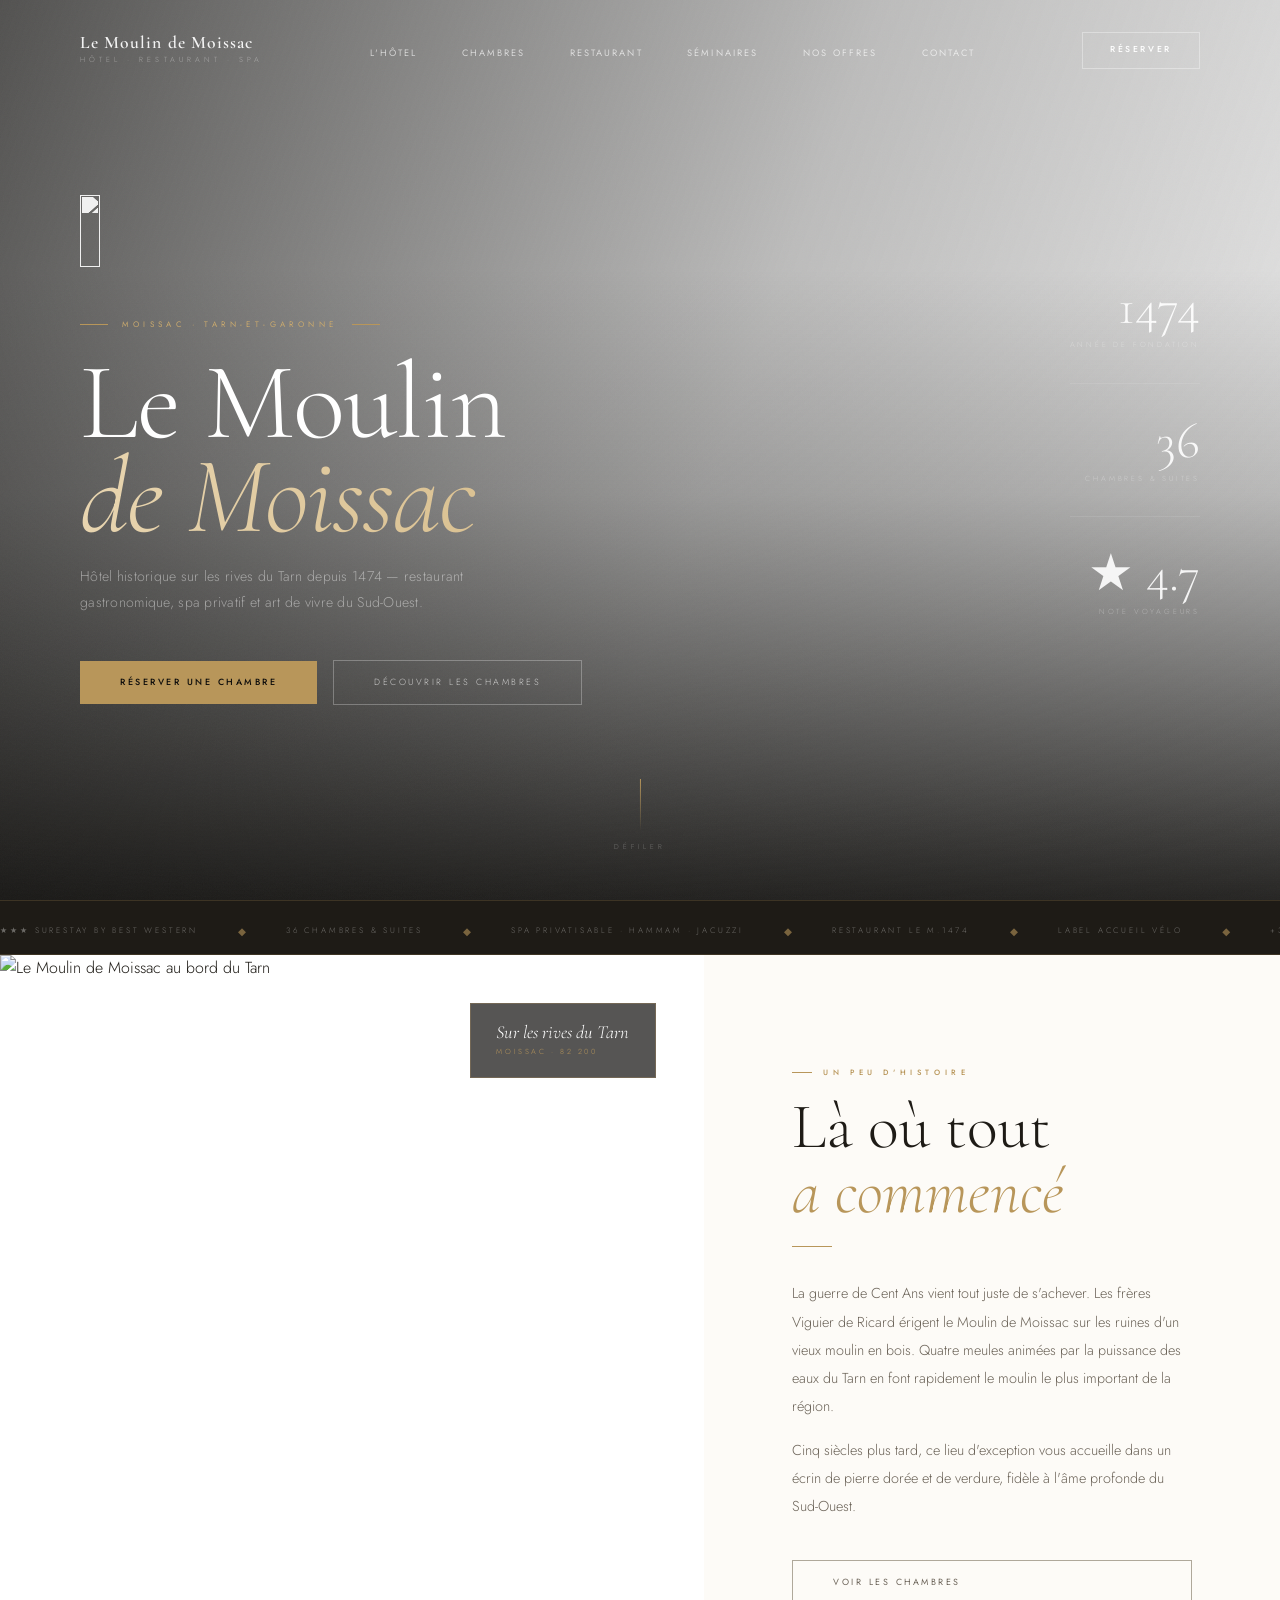
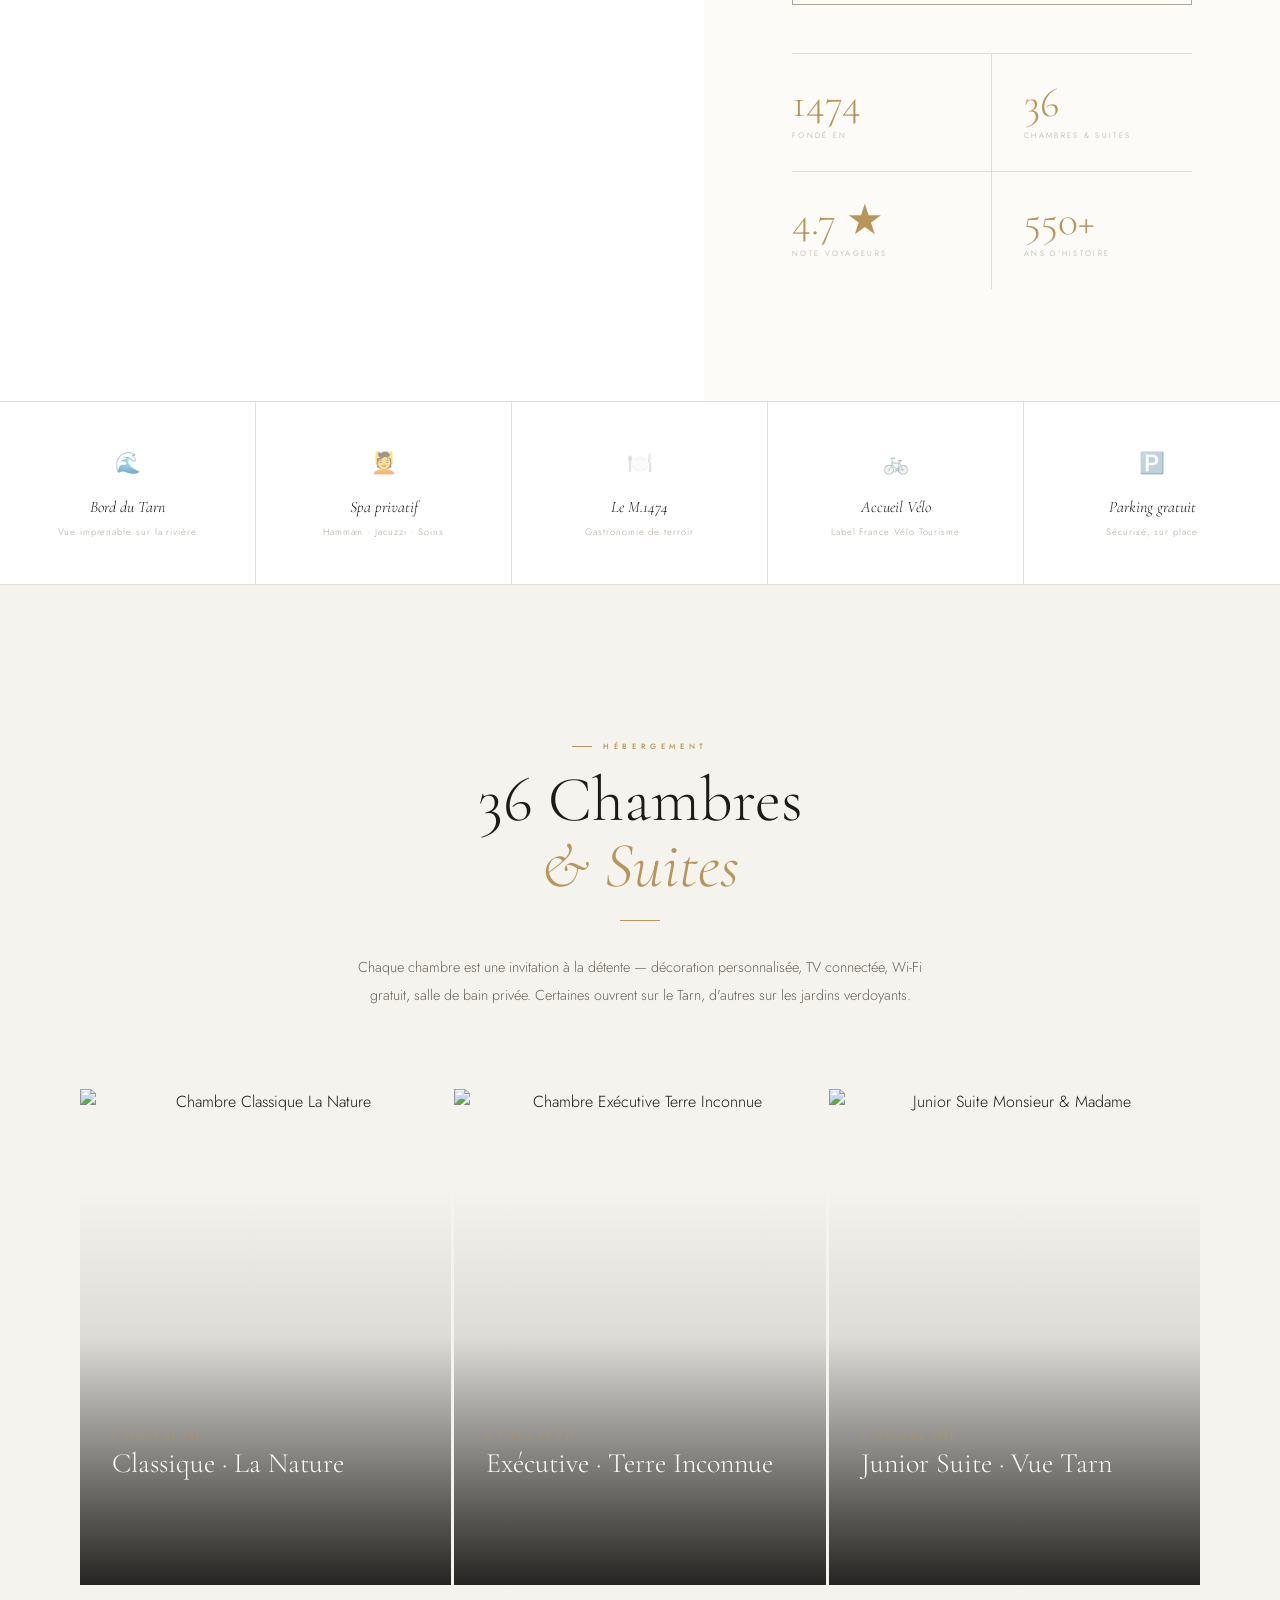
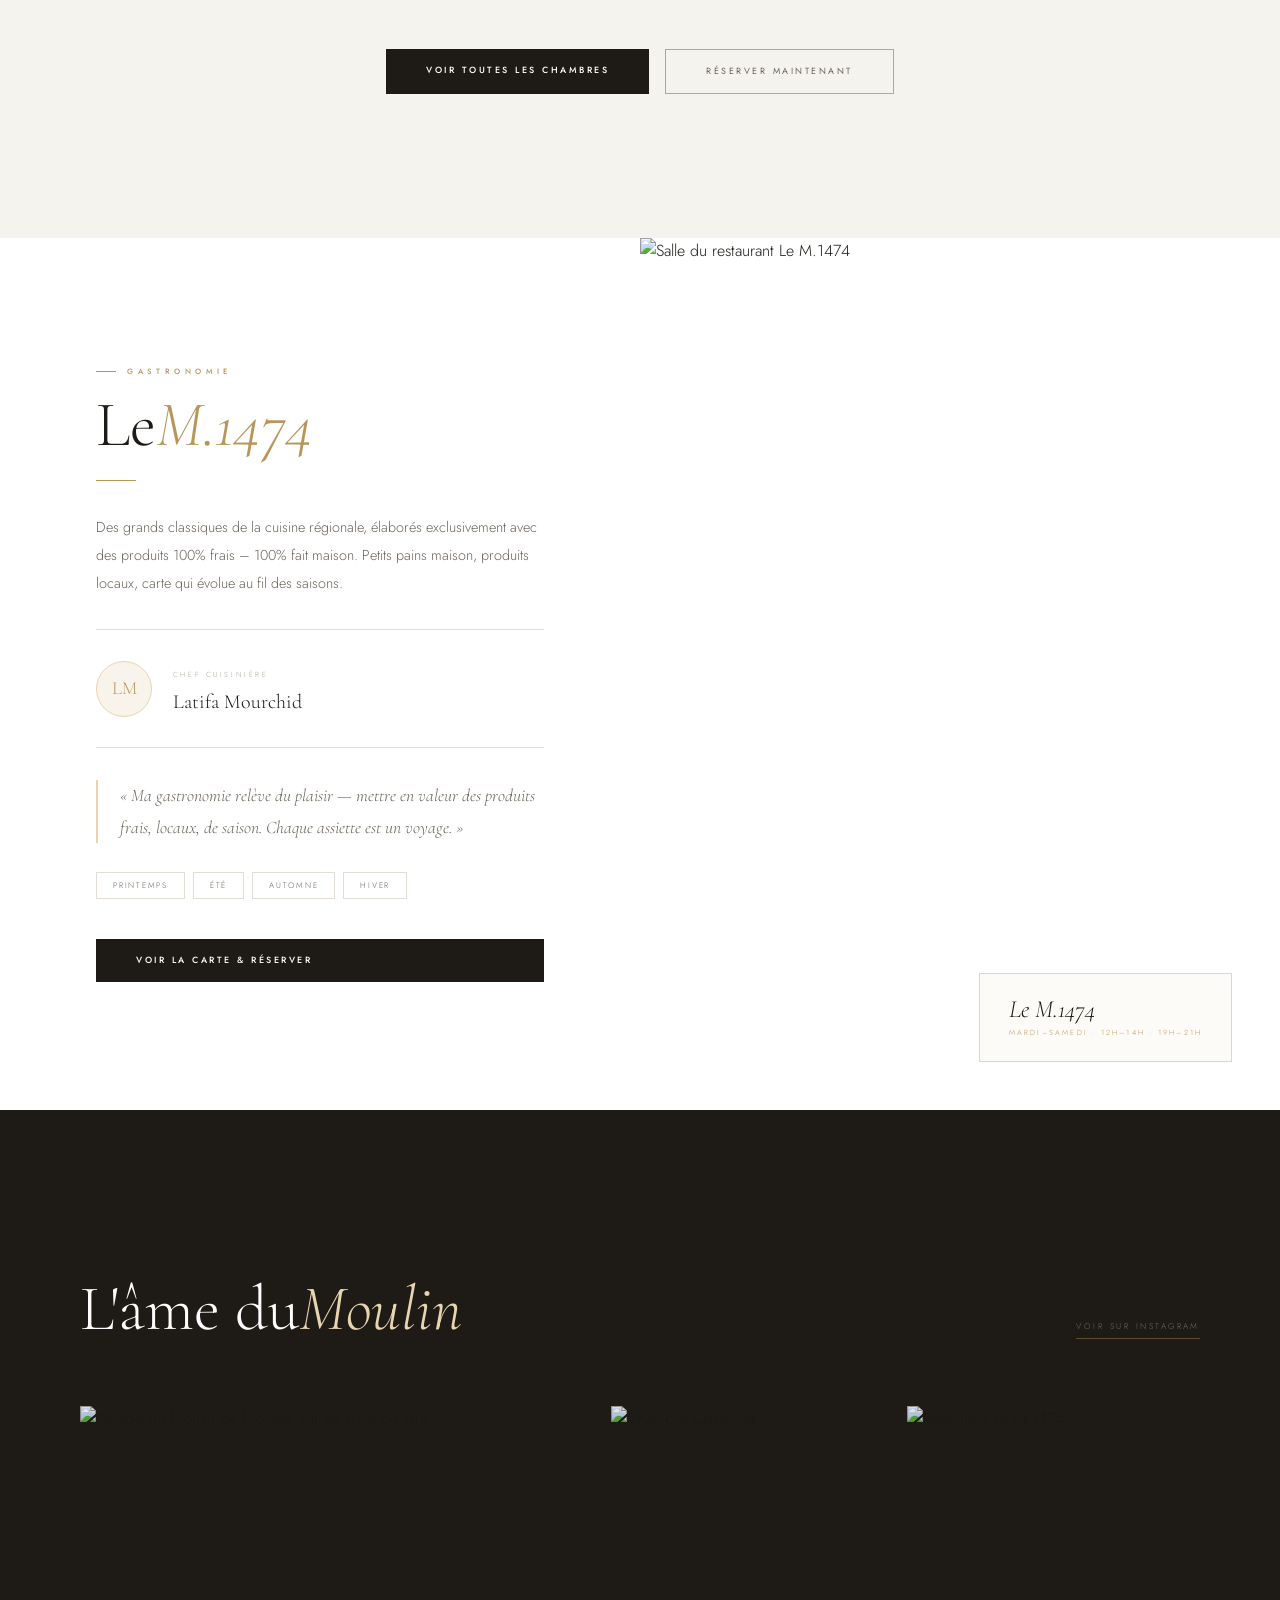
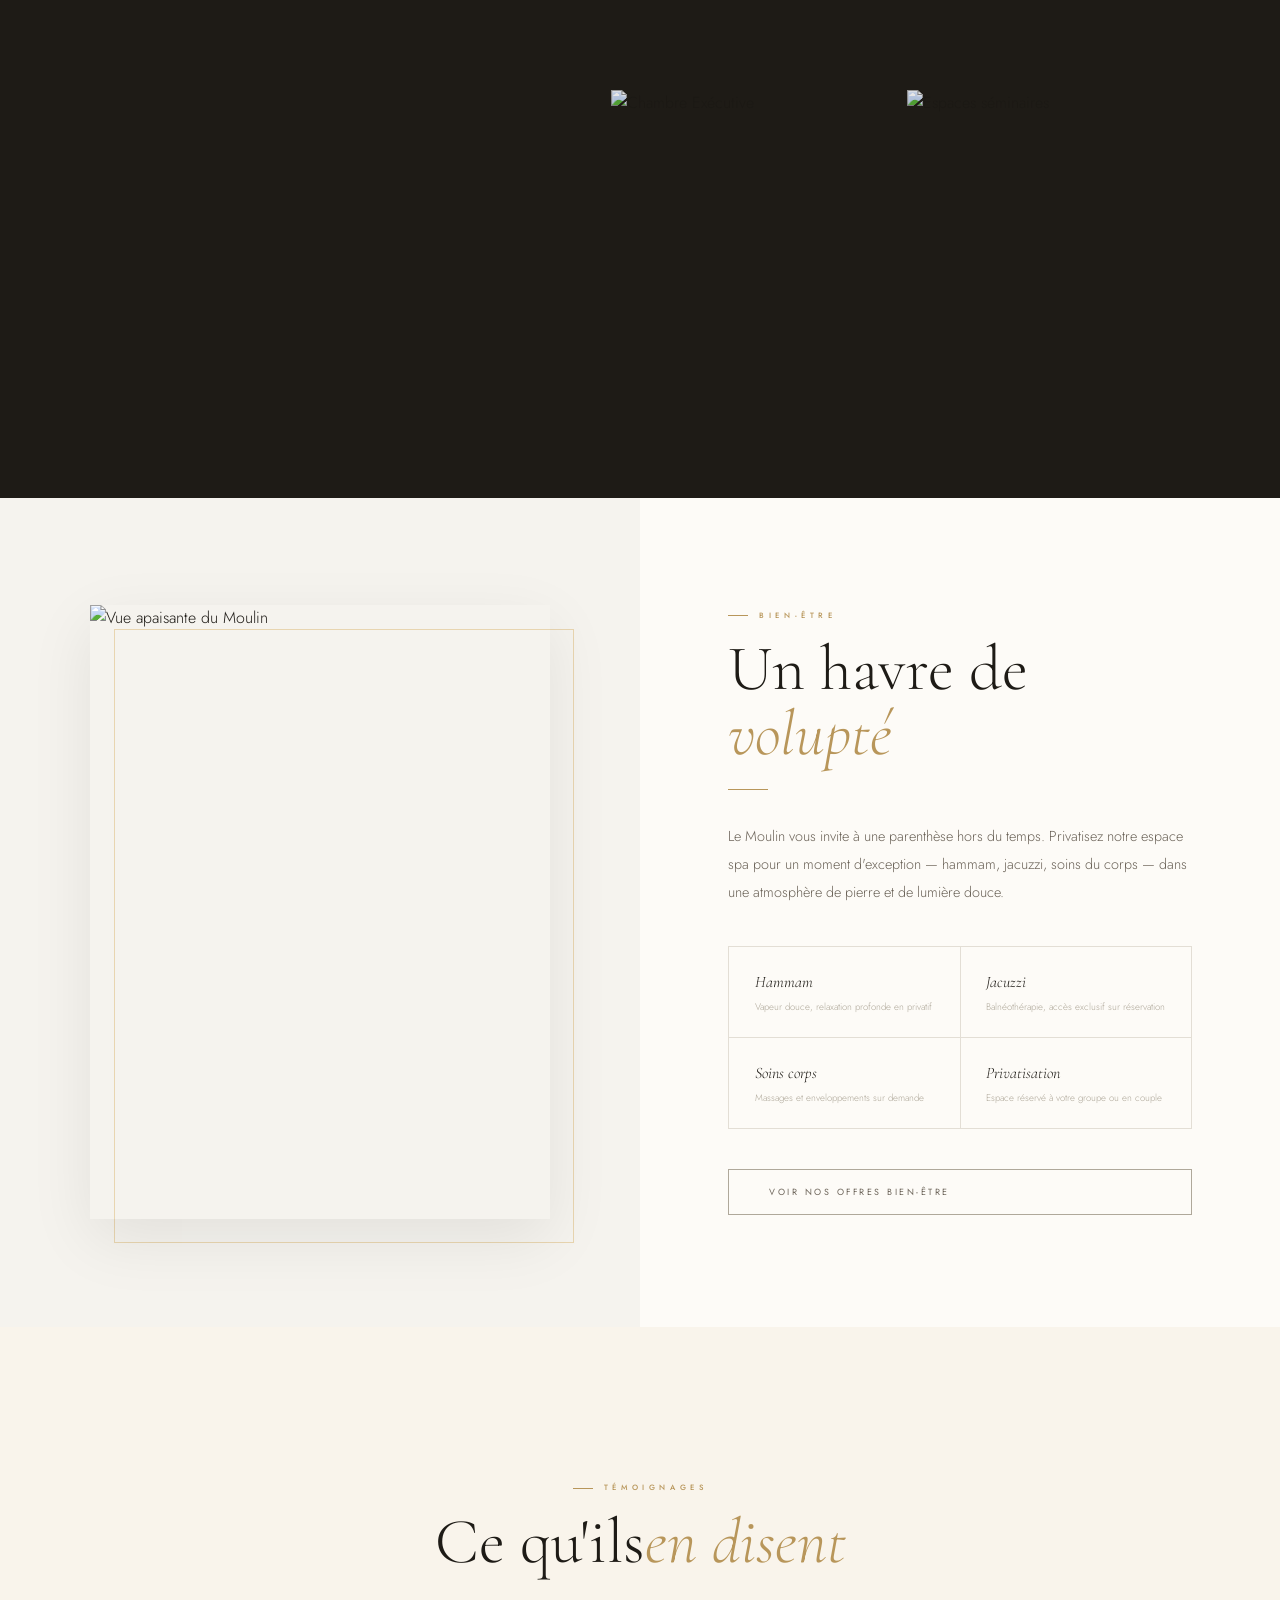
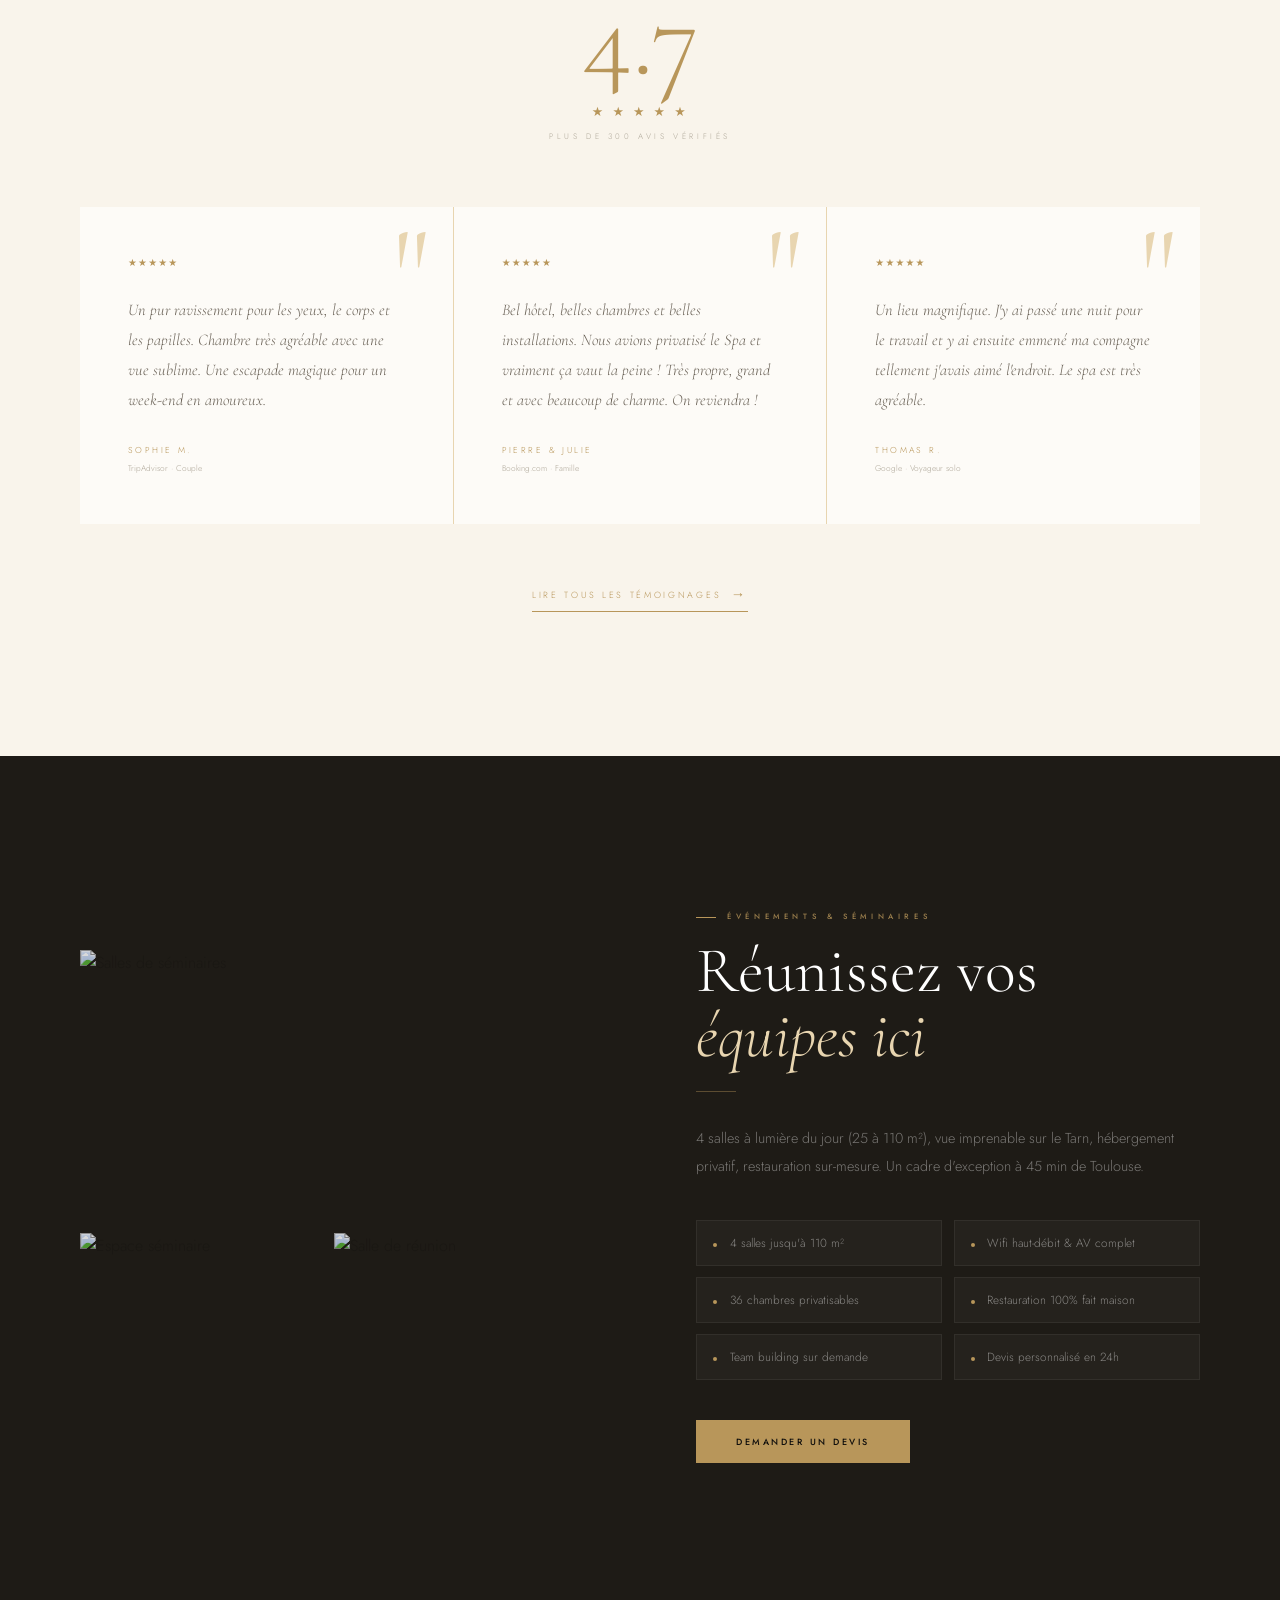
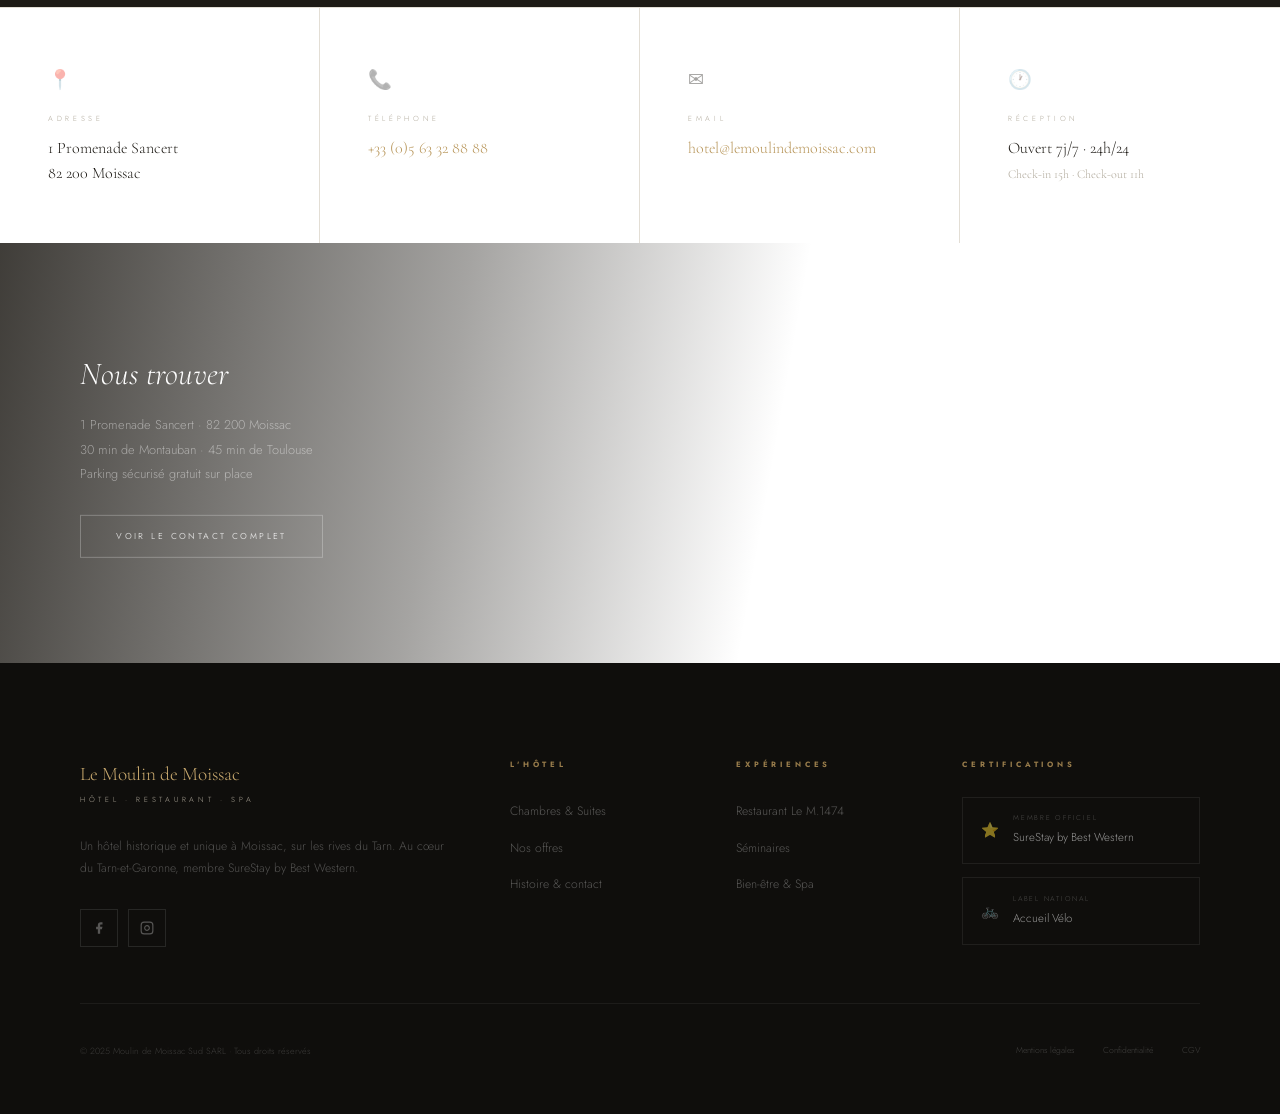
==== commit 412621e8: "Add files via upload" ====
--- a/index.html
+++ b/index.html
@@ -3,320 +3,63 @@
 <head>
 <meta charset="UTF-8">
 <meta name="viewport" content="width=device-width, initial-scale=1.0">
-<meta name="description" content="Le Moulin de Moissac — Hôtel & Restaurant historique sur les rives du Tarn depuis 1474. Séminaires, Spa, Restaurant Le M.1474.">
+<meta name="description" content="Le Moulin de Moissac — Hôtel & Restaurant historique sur les rives du Tarn depuis 1474. Chambres, Spa, Restaurant Le M.1474, Séminaires.">
 <title>Le Moulin de Moissac — Hôtel · Restaurant · Spa</title>
 <link rel="preconnect" href="https://fonts.googleapis.com">
 <link rel="preconnect" href="https://fonts.gstatic.com" crossorigin>
 <link href="https://fonts.googleapis.com/css2?family=Cormorant+Garamond:ital,wght@0,300;0,400;0,600;1,300;1,400;1,600&family=Jost:wght@200;300;400;500&display=swap" rel="stylesheet">
+<link rel="stylesheet" href="shared.css">
 <style>
-/* ══════════════════════════════════════
-   RESET & CUSTOM PROPERTIES
-══════════════════════════════════════ */
-*,*::before,*::after{box-sizing:border-box;margin:0;padding:0}
-:root{
-  --or:       #B8965A;
-  --or-clair: #C9A96E;
-  --or-pale:  #E8D5B0;
-  --or-bg:    #F9F4EB;
-  --ivoire:   #FDFBF7;
-  --blanc:    #FFFFFF;
-  --gris-pale:#F5F3EE;
-  --gris:     #E3DED5;
-  --gris-mid: #AFA89A;
-  --gris-chd: #6B6358;
-  --brun-nuit:#1E1B16;
-  --noir:     #0F0E0C;
-  --serif:    'Cormorant Garamond', Georgia, serif;
-  --sans:     'Jost', system-ui, sans-serif;
-  --ease:     cubic-bezier(.22,1,.36,1);
-  --ease-in:  cubic-bezier(.55,0,1,.45);
-}
-html{font-size:16px;scroll-behavior:smooth}
-body{background:var(--blanc);color:var(--brun-nuit);font-family:var(--sans);font-weight:300;overflow-x:hidden;-webkit-font-smoothing:antialiased;line-height:1.6}
-img{display:block;max-width:100%}
-a{color:inherit;text-decoration:none}
-
-/* ══════════════════════════════════════
-   SKIP LINK
-══════════════════════════════════════ */
-.skip{position:absolute;top:-100%;left:1rem;z-index:9999;padding:.5rem 1.2rem;background:var(--or);color:var(--blanc);font-size:.75rem}
-.skip:focus{top:1rem}
-
-/* ══════════════════════════════════════
-   NAVIGATION
-══════════════════════════════════════ */
-.nav{
-  position:fixed;top:0;left:0;right:0;z-index:600;
-  display:flex;align-items:center;justify-content:space-between;
-  padding:2rem 5rem;
-  transition:padding .5s var(--ease), background .5s var(--ease), box-shadow .5s var(--ease);
-}
-.nav.solid{
-  background:rgba(253,251,247,.97);
-  backdrop-filter:blur(24px);-webkit-backdrop-filter:blur(24px);
-  border-bottom:1px solid rgba(184,150,90,.15);
-  padding:1rem 5rem;
-  box-shadow:0 2px 40px rgba(0,0,0,.04);
-}
-
-/* Logo image */
-.nav-logo-img{
-  height:48px;width:auto;
-  filter:brightness(0) invert(1);
-  transition:filter .4s var(--ease);
-}
-.nav.solid .nav-logo-img{
-  filter:none;
-  height:42px;
-}
-
-/* Fallback text brand */
-.brand-txt{display:flex;flex-direction:column;gap:.15rem}
-.brand-name{font-family:var(--serif);font-size:1.1rem;font-weight:600;color:rgba(255,255,255,.92);letter-spacing:.06em;line-height:1;transition:color .4s}
-.brand-sub{font-size:.46rem;letter-spacing:.55em;text-transform:uppercase;color:rgba(255,255,255,.4);transition:color .4s}
-.nav.solid .brand-name{color:var(--brun-nuit)}
-.nav.solid .brand-sub{color:var(--gris-chd)}
-
-.nav-center{display:flex;gap:2.8rem;list-style:none}
-.nav-center a{
-  font-size:.58rem;letter-spacing:.22em;text-transform:uppercase;
-  color:rgba(255,255,255,.65);font-weight:400;
-  transition:color .25s;padding:.3rem 0;position:relative;
-}
-.nav-center a::after{
-  content:'';position:absolute;bottom:0;left:0;right:0;
-  height:1px;background:var(--or);
-  transform:scaleX(0);transition:transform .35s var(--ease);
-}
-.nav-center a:hover::after,.nav-center a:focus-visible::after{transform:scaleX(1)}
-.nav-center a:hover{color:var(--or-clair)}
-.nav.solid .nav-center a{color:var(--gris-chd)}
-.nav.solid .nav-center a:hover{color:var(--or)}
-
-.btn-nav-reserver{
-  font-size:.54rem;letter-spacing:.3em;text-transform:uppercase;font-weight:500;
-  padding:.65rem 1.7rem;
-  border:1px solid rgba(255,255,255,.35);color:var(--blanc);
-  transition:all .3s var(--ease);
-}
-.btn-nav-reserver:hover{background:var(--or);border-color:var(--or);color:var(--noir);transform:translateY(-1px)}
-.nav.solid .btn-nav-reserver{border-color:var(--or);color:var(--or)}
-.nav.solid .btn-nav-reserver:hover{background:var(--or);color:var(--blanc)}
-
-/* Hamburger */
-.hamburger{display:none;flex-direction:column;gap:5px;cursor:pointer;padding:.5rem;background:none;border:none}
-.hamburger span{display:block;width:26px;height:1px;background:rgba(255,255,255,.75);transition:all .3s}
-.nav.solid .hamburger span{background:var(--brun-nuit)}
-
-/* ══════════════════════════════════════
-   HERO
-══════════════════════════════════════ */
-.hero{
-  position:relative;height:100svh;min-height:740px;overflow:hidden;
-  display:flex;align-items:center;
-}
-.hero-bg{
-  position:absolute;inset:0;
-  background:url('https://www.lemoulindemoissac.com/wp-content/uploads/2017/10/moulin-de-moissac-min.jpg') center/cover no-repeat;
-  animation:hzoom 22s var(--ease) forwards;
-  will-change:transform;
-}
+/* ══ HERO ══ */
+.hero{position:relative;height:100svh;min-height:740px;overflow:hidden;display:flex;align-items:center}
+.hero-bg{position:absolute;inset:0;background:url('https://www.lemoulindemoissac.com/wp-content/uploads/2017/10/moulin-de-moissac-min.jpg') center/cover no-repeat;animation:hzoom 22s var(--ease) forwards;will-change:transform}
 @keyframes hzoom{from{transform:scale(1.08)}to{transform:scale(1)}}
-.hero-voile{
-  position:absolute;inset:0;
-  background:
-    linear-gradient(110deg, rgba(15,14,12,.72) 0%, rgba(15,14,12,.28) 55%, rgba(15,14,12,.08) 100%),
-    linear-gradient(to top, rgba(15,14,12,.9) 0%, rgba(15,14,12,.2) 45%, transparent 70%);
-}
-/* Grain texture overlay */
-.hero-grain{
-  position:absolute;inset:0;opacity:.035;pointer-events:none;
-  background-image:url("data:image/svg+xml,%3Csvg viewBox='0 0 200 200' xmlns='http://www.w3.org/2000/svg'%3E%3Cfilter id='n'%3E%3CfeTurbulence type='fractalNoise' baseFrequency='0.85' numOctaves='4' stitchTiles='stitch'/%3E%3C/filter%3E%3Crect width='100%25' height='100%25' filter='url(%23n)'/%3E%3C/svg%3E");
-  background-size:200px;
-}
-.hero-content{
-  position:relative;width:100%;
-  padding:0 5rem;
-  display:grid;grid-template-columns:1fr auto;
-  align-items:center;gap:6rem;
-}
+.hero-voile{position:absolute;inset:0;background:linear-gradient(110deg,rgba(15,14,12,.72) 0%,rgba(15,14,12,.28) 55%,rgba(15,14,12,.08) 100%),linear-gradient(to top,rgba(15,14,12,.9) 0%,rgba(15,14,12,.2) 45%,transparent 70%)}
+.hero-grain{position:absolute;inset:0;opacity:.035;pointer-events:none;background-image:url("data:image/svg+xml,%3Csvg viewBox='0 0 200 200' xmlns='http://www.w3.org/2000/svg'%3E%3Cfilter id='n'%3E%3CfeTurbulence type='fractalNoise' baseFrequency='0.85' numOctaves='4' stitchTiles='stitch'/%3E%3C/filter%3E%3Crect width='100%25' height='100%25' filter='url(%23n)'/%3E%3C/svg%3E");background-size:200px}
+.hero-content{position:relative;width:100%;padding:0 5rem;display:grid;grid-template-columns:1fr auto;align-items:center;gap:6rem}
 .hero-left{animation:fadeUp 1.2s .2s both}
 @keyframes fadeUp{from{opacity:0;transform:translateY(30px)}to{opacity:1;transform:translateY(0)}}
-
-/* Logo in hero */
-.hero-logo{
-  display:block;
-  margin-bottom:2.5rem;
-}
-.hero-logo img{
-  height:72px;width:auto;
-  filter:brightness(0) invert(1) opacity(.9);
-}
-
-.hero-eyebrow{
-  display:inline-flex;align-items:center;gap:.9rem;
-  font-size:.5rem;letter-spacing:.55em;text-transform:uppercase;
-  color:var(--or-clair);margin-bottom:1.5rem;font-weight:400;
-}
+.hero-logo{display:block;margin-bottom:2.5rem}
+.hero-logo img{height:72px;width:auto;filter:brightness(0) invert(1) opacity(.9)}
+.hero-eyebrow{display:inline-flex;align-items:center;gap:.9rem;font-size:.5rem;letter-spacing:.55em;text-transform:uppercase;color:var(--or-clair);margin-bottom:1.5rem;font-weight:400}
 .hero-eyebrow::before,.hero-eyebrow::after{content:'';display:block;width:28px;height:1px;background:var(--or)}
-
-.hero-h1{
-  font-family:var(--serif);font-weight:300;
-  font-size:clamp(4.5rem,8.5vw,8rem);line-height:.87;
-  color:var(--blanc);margin-bottom:1.2rem;letter-spacing:-.01em;
-}
-.hero-h1 em{
-  font-style:italic;display:block;
-  background:linear-gradient(90deg,var(--or-pale),var(--or-clair));
-  -webkit-background-clip:text;-webkit-text-fill-color:transparent;background-clip:text;
-}
-
-.hero-desc{
-  font-size:.88rem;color:rgba(255,255,255,.45);
-  margin-bottom:2.8rem;max-width:420px;line-height:1.85;
-  font-weight:300;letter-spacing:.02em;
-}
+.hero-h1{font-family:var(--serif);font-weight:300;font-size:clamp(4.5rem,8.5vw,8rem);line-height:.87;color:var(--blanc);margin-bottom:1.2rem;letter-spacing:-.01em}
+.hero-h1 em{font-style:italic;display:block;background:linear-gradient(90deg,var(--or-pale),var(--or-clair));-webkit-background-clip:text;-webkit-text-fill-color:transparent;background-clip:text}
+.hero-desc{font-size:.88rem;color:rgba(255,255,255,.45);margin-bottom:2.8rem;max-width:420px;line-height:1.85;font-weight:300;letter-spacing:.02em}
 .hero-actions{display:flex;gap:1rem;flex-wrap:wrap;align-items:center}
-.btn-or{
-  font-size:.56rem;letter-spacing:.28em;text-transform:uppercase;font-weight:500;
-  padding:.9rem 2.5rem;background:var(--or);color:var(--noir);
-  transition:background .3s,transform .3s;display:inline-block;
-}
-.btn-or:hover{background:var(--or-clair);transform:translateY(-2px)}
-.btn-or:focus-visible{outline:2px solid var(--or-clair);outline-offset:3px}
-.btn-ghost{
-  font-size:.56rem;letter-spacing:.28em;text-transform:uppercase;font-weight:300;
-  padding:.9rem 2.5rem;border:1px solid rgba(255,255,255,.28);color:rgba(255,255,255,.7);
-  transition:all .3s;display:inline-block;
-}
-.btn-ghost:hover{border-color:var(--or-clair);color:var(--or-clair);transform:translateY(-2px)}
-
-/* Stats col */
-.hero-stats{
-  display:flex;flex-direction:column;gap:0;
-  animation:fadeUp 1.2s .5s both;
-}
+.hero-stats{display:flex;flex-direction:column;gap:0;animation:fadeUp 1.2s .5s both}
 .hstat{text-align:right;padding:2rem 0}
 .hstat+.hstat{border-top:1px solid rgba(255,255,255,.1)}
-.hstat-n{
-  font-family:var(--serif);font-size:3.2rem;font-weight:300;
-  color:rgba(255,255,255,.9);line-height:1;
-}
+.hstat-n{font-family:var(--serif);font-size:3.2rem;font-weight:300;color:rgba(255,255,255,.9);line-height:1}
 .hstat-l{font-size:.46rem;letter-spacing:.38em;text-transform:uppercase;color:rgba(255,255,255,.35);margin-top:.35rem}
-
-/* Scroll indicator */
-.hero-scroll{
-  position:absolute;bottom:3rem;left:50%;transform:translateX(-50%);
-  display:flex;flex-direction:column;align-items:center;gap:.6rem;
-  animation:bob 2.5s ease-in-out infinite;
-  cursor:pointer;
-}
+.hero-scroll{position:absolute;bottom:3rem;left:50%;transform:translateX(-50%);display:flex;flex-direction:column;align-items:center;gap:.6rem;animation:bob 2.5s ease-in-out infinite;cursor:pointer}
 @keyframes bob{0%,100%{transform:translateX(-50%) translateY(0)}50%{transform:translateX(-50%) translateY(8px)}}
 .hero-scroll-label{font-size:.44rem;letter-spacing:.55em;text-transform:uppercase;color:rgba(255,255,255,.3)}
 .hero-scroll-track{width:1px;height:52px;background:linear-gradient(to bottom,var(--or),transparent)}
 
-/* ══════════════════════════════════════
-   TICKER RUBAN
-══════════════════════════════════════ */
-.ruban{
-  background:var(--brun-nuit);
-  padding:.85rem 0;overflow:hidden;
-  border-top:1px solid rgba(184,150,90,.2);
-  border-bottom:1px solid rgba(184,150,90,.2);
-}
-.ruban-track{display:inline-flex;gap:2.5rem;white-space:nowrap;animation:ticker 36s linear infinite}
-.ruban-track:hover{animation-play-state:paused}
-@keyframes ticker{from{transform:translateX(0)}to{transform:translateX(-50%)}}
-.ri{font-size:.5rem;letter-spacing:.35em;text-transform:uppercase;color:rgba(255,255,255,.35);flex-shrink:0}
-.rd{color:var(--or);font-size:.65rem;flex-shrink:0;opacity:.6}
-
-/* ══════════════════════════════════════
-   SECTION HELPERS
-══════════════════════════════════════ */
-.lbl{
-  display:inline-flex;align-items:center;gap:.7rem;
-  font-size:.48rem;letter-spacing:.6em;text-transform:uppercase;
-  color:var(--or);font-weight:500;margin-bottom:.9rem;
-}
-.lbl::before{content:'';display:block;width:20px;height:1px;background:var(--or)}
-.h2{
-  font-family:var(--serif);font-weight:300;
-  font-size:clamp(2.4rem,5vw,4rem);line-height:1.02;
-  color:var(--brun-nuit);margin-bottom:1.4rem;
-}
-.h2 em{font-style:italic;color:var(--or)}
-.filet{width:40px;height:1px;background:var(--or);margin-bottom:2rem}
-.corps{font-size:.9rem;line-height:1.95;color:var(--gris-chd);font-weight:300}
-
-/* Reveal animations */
-.r{opacity:0;transform:translateY(24px);transition:opacity 1s var(--ease),transform 1s var(--ease)}
-.r.on{opacity:1;transform:none}
-.d1{transition-delay:.1s}.d2{transition-delay:.2s}.d3{transition-delay:.3s}.d4{transition-delay:.4s}.d5{transition-delay:.5s}
-
-/* ══════════════════════════════════════
-   HISTOIRE
-══════════════════════════════════════ */
+/* ══ HISTOIRE ══ */
 .histoire{background:var(--blanc);display:grid;grid-template-columns:55% 1fr}
-.hist-photo{
-  position:relative;overflow:hidden;
-}
+.hist-photo{position:relative;overflow:hidden}
 .hist-photo img{width:100%;height:100%;object-fit:cover;min-height:700px;transition:transform 1.2s var(--ease)}
 .hist-photo:hover img{transform:scale(1.04)}
-.hist-annee{
-  position:absolute;bottom:3rem;left:3rem;
-  font-family:var(--serif);font-size:10rem;font-weight:300;
-  color:rgba(255,255,255,.1);line-height:1;pointer-events:none;user-select:none;
-  letter-spacing:-.02em;
-}
-.hist-photo-badge{
-  position:absolute;top:3rem;right:3rem;
-  background:rgba(15,14,12,.7);backdrop-filter:blur(12px);
-  border:1px solid rgba(184,150,90,.3);
-  padding:1.2rem 1.6rem;
-}
+.hist-annee{position:absolute;bottom:3rem;left:3rem;font-family:var(--serif);font-size:10rem;font-weight:300;color:rgba(255,255,255,.1);line-height:1;pointer-events:none;user-select:none;letter-spacing:-.02em}
+.hist-photo-badge{position:absolute;top:3rem;right:3rem;background:rgba(15,14,12,.7);backdrop-filter:blur(12px);border:1px solid rgba(184,150,90,.3);padding:1.2rem 1.6rem}
 .hist-photo-badge-titre{font-family:var(--serif);font-style:italic;font-size:1.15rem;color:var(--blanc);line-height:1}
 .hist-photo-badge-sub{font-size:.46rem;letter-spacing:.35em;text-transform:uppercase;color:var(--or);margin-top:.3rem}
-
-.hist-texte{
-  padding:7rem 5.5rem;
-  display:flex;flex-direction:column;justify-content:center;
-  background:var(--ivoire);
-}
-.hist-chiffres{
-  display:grid;grid-template-columns:1fr 1fr;
-  margin-top:3rem;border-top:1px solid var(--gris);
-}
-.chiffre{
-  padding:1.8rem 0;
-  border-right:1px solid var(--gris);
-}
+.hist-texte{padding:7rem 5.5rem;display:flex;flex-direction:column;justify-content:center;background:var(--ivoire)}
+.hist-chiffres{display:grid;grid-template-columns:1fr 1fr;margin-top:3rem;border-top:1px solid var(--gris)}
+.chiffre{padding:1.8rem 0;border-right:1px solid var(--gris)}
 .chiffre:nth-child(even){border-right:none;padding-left:2rem}
 .chiffre:nth-child(odd){padding-right:2rem}
-.chiffre+.chiffre{border-top:none}
 .chiffre:nth-child(n+3){border-top:1px solid var(--gris)}
 .chiffre-n{font-family:var(--serif);font-size:2.6rem;font-weight:300;color:var(--or);line-height:1}
 .chiffre-l{font-size:.48rem;letter-spacing:.3em;text-transform:uppercase;color:var(--gris-mid);margin-top:.35rem}
 
-/* ══════════════════════════════════════
-   SERVICES BAR
-══════════════════════════════════════ */
-.services{
-  background:var(--blanc);
-  display:grid;grid-template-columns:repeat(5,1fr);
-  border-top:1px solid var(--gris);border-bottom:1px solid var(--gris);
-}
-.svc{
-  padding:2.8rem 2rem;text-align:center;
-  border-right:1px solid var(--gris);
-  transition:background .3s var(--ease);
-  position:relative;overflow:hidden;
-}
+/* ══ SERVICES ══ */
+.services{background:var(--blanc);display:grid;grid-template-columns:repeat(5,1fr);border-top:1px solid var(--gris);border-bottom:1px solid var(--gris)}
+.svc{padding:2.8rem 2rem;text-align:center;border-right:1px solid var(--gris);transition:background .3s var(--ease);position:relative;overflow:hidden}
 .svc:last-child{border-right:none}
-.svc::before{
-  content:'';position:absolute;bottom:0;left:0;right:0;
-  height:2px;background:var(--or);transform:scaleX(0);
-  transition:transform .35s var(--ease);
-}
+.svc::before{content:'';position:absolute;bottom:0;left:0;right:0;height:2px;background:var(--or);transform:scaleX(0);transition:transform .35s var(--ease)}
 .svc:hover::before{transform:scaleX(1)}
 .svc:hover{background:var(--or-bg)}
 .svc-ico{font-size:1.3rem;margin-bottom:.9rem;display:block;opacity:.55;transition:opacity .3s}
@@ -324,314 +67,113 @@
 .svc-nom{font-family:var(--serif);font-style:italic;font-size:1rem;color:var(--brun-nuit);margin-bottom:.3rem}
 .svc-desc{font-size:.58rem;letter-spacing:.1em;color:var(--gris-mid);line-height:1.55}
 
-/* ══════════════════════════════════════
-   CHAMBRES
-══════════════════════════════════════ */
+/* ══ CHAMBRES ══ */
 .chambres{background:var(--gris-pale);padding:9rem 5rem;text-align:center}
 .ch-intro{max-width:580px;margin:0 auto 5rem}
-.ch-grid{
-  display:grid;grid-template-columns:repeat(3,1fr);
-  gap:3px;margin-bottom:4rem;
-}
-.ch-card{
-  position:relative;overflow:hidden;
-  aspect-ratio:3/4;cursor:pointer;
-}
+.ch-grid{display:grid;grid-template-columns:repeat(3,1fr);gap:3px;margin-bottom:4rem}
+.ch-card{position:relative;overflow:hidden;aspect-ratio:3/4;cursor:pointer}
 .ch-card img{width:100%;height:100%;object-fit:cover;transition:transform 1s var(--ease)}
 .ch-card:hover img,.ch-card:focus-within img{transform:scale(1.08)}
-.ch-voile{
-  position:absolute;inset:0;
-  background:linear-gradient(to top,rgba(15,14,12,.9) 0%,rgba(15,14,12,.1) 50%,transparent 80%);
-  display:flex;flex-direction:column;justify-content:flex-end;
-  padding:2.5rem 2rem;text-align:left;
-  transition:background .5s var(--ease);
-}
-.ch-card:hover .ch-voile{
-  background:linear-gradient(to top,rgba(15,14,12,.95) 0%,rgba(15,14,12,.35) 100%);
-}
-.ch-cat{
-  font-size:.45rem;letter-spacing:.4em;text-transform:uppercase;
-  color:var(--or);margin-bottom:.6rem;font-weight:500;
-}
+.ch-voile{position:absolute;inset:0;background:linear-gradient(to top,rgba(15,14,12,.9) 0%,rgba(15,14,12,.1) 50%,transparent 80%);display:flex;flex-direction:column;justify-content:flex-end;padding:2.5rem 2rem;text-align:left;transition:background .5s var(--ease)}
+.ch-card:hover .ch-voile{background:linear-gradient(to top,rgba(15,14,12,.95) 0%,rgba(15,14,12,.35) 100%)}
+.ch-prix{font-size:.52rem;letter-spacing:.25em;text-transform:uppercase;color:var(--or);margin-bottom:.3rem}
 .ch-nom{font-family:var(--serif);font-size:1.75rem;font-weight:300;color:var(--blanc);line-height:1}
-.ch-detail{
-  font-size:.68rem;color:rgba(255,255,255,.5);margin-top:.7rem;
-  opacity:0;transform:translateY(8px);
-  transition:opacity .4s var(--ease),transform .4s var(--ease);
-}
+.ch-detail{font-size:.68rem;color:rgba(255,255,255,.5);margin-top:.7rem;opacity:0;transform:translateY(8px);transition:opacity .4s var(--ease),transform .4s var(--ease)}
 .ch-card:hover .ch-detail,.ch-card:focus-within .ch-detail{opacity:1;transform:none}
-.ch-lien{
-  display:inline-flex;align-items:center;gap:.5rem;
-  font-size:.5rem;letter-spacing:.3em;text-transform:uppercase;color:var(--or);
-  margin-top:1rem;opacity:0;transition:opacity .4s .05s var(--ease);
-}
+.ch-lien{display:inline-flex;align-items:center;gap:.5rem;font-size:.5rem;letter-spacing:.3em;text-transform:uppercase;color:var(--or);margin-top:1rem;opacity:0;transition:opacity .4s .05s var(--ease)}
 .ch-lien::after{content:'→';font-family:serif;font-size:.9rem}
 .ch-card:hover .ch-lien,.ch-card:focus-within .ch-lien{opacity:1}
 .ch-btns{display:flex;gap:1rem;justify-content:center}
 
-/* Buttons */
-.btn-sombre{
-  font-size:.56rem;letter-spacing:.28em;text-transform:uppercase;font-weight:500;
-  padding:.9rem 2.5rem;background:var(--brun-nuit);color:var(--blanc);
-  transition:background .25s,transform .25s;display:inline-block;
-}
-.btn-sombre:hover{background:var(--noir);transform:translateY(-2px)}
-.btn-contour{
-  font-size:.56rem;letter-spacing:.28em;text-transform:uppercase;font-weight:400;
-  padding:.9rem 2.5rem;border:1px solid var(--gris-mid);color:var(--gris-chd);
-  transition:all .25s;display:inline-block;
-}
-.btn-contour:hover{border-color:var(--or);color:var(--or);transform:translateY(-2px)}
-
-/* ══════════════════════════════════════
-   RESTAURANT
-══════════════════════════════════════ */
+/* ══ RESTAURANT ══ */
 .resto{display:grid;grid-template-columns:1fr 1fr;background:var(--blanc)}
-.resto-texte{
-  padding:8rem 6rem;
-  display:flex;flex-direction:column;justify-content:center;
-}
-.resto-chef{
-  display:flex;align-items:center;gap:1.3rem;
-  margin:2rem 0;padding:1.8rem 0;
-  border-top:1px solid var(--gris);border-bottom:1px solid var(--gris);
-}
-.chef-init{
-  width:56px;height:56px;border-radius:50%;flex-shrink:0;
-  border:1px solid var(--or-pale);
-  display:flex;align-items:center;justify-content:center;
-  font-family:var(--serif);font-size:1.15rem;color:var(--or);
-  background:var(--or-bg);
-}
+.resto-texte{padding:8rem 6rem;display:flex;flex-direction:column;justify-content:center}
+.resto-chef{display:flex;align-items:center;gap:1.3rem;margin:2rem 0;padding:1.8rem 0;border-top:1px solid var(--gris);border-bottom:1px solid var(--gris)}
+.chef-init{width:56px;height:56px;border-radius:50%;flex-shrink:0;border:1px solid var(--or-pale);display:flex;align-items:center;justify-content:center;font-family:var(--serif);font-size:1.15rem;color:var(--or);background:var(--or-bg)}
 .chef-info small{font-size:.46rem;letter-spacing:.35em;text-transform:uppercase;color:var(--gris-mid)}
 .chef-info b{display:block;font-family:var(--serif);font-size:1.25rem;font-weight:300;color:var(--brun-nuit);margin-top:.1rem}
-.resto-citation{
-  font-family:var(--serif);font-style:italic;
-  font-size:1.1rem;line-height:1.8;color:var(--gris-chd);
-  margin-bottom:1.8rem;padding-left:1.4rem;
-  border-left:2px solid var(--or-pale);
-}
+.resto-citation{font-family:var(--serif);font-style:italic;font-size:1.1rem;line-height:1.8;color:var(--gris-chd);margin-bottom:1.8rem;padding-left:1.4rem;border-left:2px solid var(--or-pale)}
 .saisons{display:flex;gap:.5rem;flex-wrap:wrap;margin-bottom:2.5rem}
-.saison{
-  font-size:.5rem;letter-spacing:.22em;text-transform:uppercase;
-  padding:.38rem 1rem;border:1px solid var(--gris);color:var(--gris-chd);
-  transition:all .2s;cursor:default;
-}
+.saison{font-size:.5rem;letter-spacing:.22em;text-transform:uppercase;padding:.38rem 1rem;border:1px solid var(--gris);color:var(--gris-chd);transition:all .2s;cursor:default}
 .saison:hover{border-color:var(--or);color:var(--or);background:var(--or-bg)}
-
 .resto-photo{position:relative;overflow:hidden;min-height:700px}
 .resto-photo img{width:100%;height:100%;object-fit:cover;transition:transform 1.2s var(--ease)}
 .resto-photo:hover img{transform:scale(1.04)}
-.resto-badge{
-  position:absolute;bottom:3rem;right:3rem;
-  background:rgba(253,251,247,.95);border:1px solid var(--or-pale);
-  padding:1.4rem 1.8rem;backdrop-filter:blur(12px);
-}
+.resto-badge{position:absolute;bottom:3rem;right:3rem;background:rgba(253,251,247,.95);border:1px solid var(--or-pale);padding:1.4rem 1.8rem;backdrop-filter:blur(12px)}
 .rb-titre{font-family:var(--serif);font-style:italic;font-size:1.55rem;color:var(--brun-nuit);line-height:1}
 .rb-sub{font-size:.46rem;letter-spacing:.3em;text-transform:uppercase;color:var(--or);margin-top:.35rem}
 
-/* ══════════════════════════════════════
-   GALERIE — Nouvelle mise en page éditée
-══════════════════════════════════════ */
+/* ══ GALERIE ══ */
 .galerie{background:var(--brun-nuit);padding:8rem 5rem}
-.gal-header{
-  display:flex;justify-content:space-between;align-items:flex-end;
-  margin-bottom:4rem;
-}
+.gal-header{display:flex;justify-content:space-between;align-items:flex-end;margin-bottom:4rem}
 .gal-header .h2{color:var(--blanc);margin-bottom:0}
 .gal-header .h2 em{color:var(--or-pale)}
-.gal-header .lbl{color:var(--or)}
-.gal-lien{
-  font-size:.52rem;letter-spacing:.3em;text-transform:uppercase;color:rgba(255,255,255,.35);
-  border-bottom:1px solid rgba(184,150,90,.4);padding-bottom:.3rem;
-  transition:color .25s,border-color .25s;
-  white-space:nowrap;align-self:flex-end;margin-bottom:.15rem;
-}
+.gal-lien{font-size:.52rem;letter-spacing:.3em;text-transform:uppercase;color:rgba(255,255,255,.35);border-bottom:1px solid rgba(184,150,90,.4);padding-bottom:.3rem;transition:color .25s,border-color .25s;white-space:nowrap;align-self:flex-end;margin-bottom:.15rem}
 .gal-lien:hover{color:var(--or);border-color:var(--or)}
-.gal-grille{
-  display:grid;
-  grid-template-columns:1.8fr 1fr 1fr;
-  grid-template-rows:280px 280px;
-  gap:4px;
-}
+.gal-grille{display:grid;grid-template-columns:1.8fr 1fr 1fr;grid-template-rows:280px 280px;gap:4px}
 .gi{overflow:hidden;position:relative}
 .gi img{width:100%;height:100%;object-fit:cover;transition:transform 1s var(--ease);filter:brightness(.9)}
 .gi:hover img{transform:scale(1.07);filter:brightness(1)}
 .gi-tall{grid-row:span 2}
-.gi-cap{
-  position:absolute;inset:0;
-  background:rgba(15,14,12,0);
-  display:flex;align-items:flex-end;
-  padding:1.5rem;
-  transition:background .4s;
-}
-.gi-cap-txt{
-  font-size:.52rem;letter-spacing:.25em;text-transform:uppercase;
-  color:rgba(255,255,255,0);transition:color .4s;
-}
+.gi-cap{position:absolute;inset:0;background:rgba(15,14,12,0);display:flex;align-items:flex-end;padding:1.5rem;transition:background .4s}
+.gi-cap-txt{font-size:.52rem;letter-spacing:.25em;text-transform:uppercase;color:rgba(255,255,255,0);transition:color .4s}
 .gi:hover .gi-cap{background:rgba(15,14,12,.25)}
 .gi:hover .gi-cap-txt{color:rgba(255,255,255,.8)}
 
-/* ══════════════════════════════════════
-   SPA
-══════════════════════════════════════ */
+/* ══ SPA ══ */
 .spa{display:grid;grid-template-columns:1fr 1fr;background:var(--ivoire)}
-.spa-visuel{
-  position:relative;overflow:hidden;
-  background:var(--gris-pale);
-  display:flex;align-items:center;justify-content:center;
-  padding:4rem;min-height:640px;
-}
-/* Decorative frame offset */
-.spa-frame-wrap{
-  position:relative;width:100%;max-width:460px;z-index:1;
-}
-.spa-frame-wrap::before{
-  content:'';position:absolute;bottom:-24px;right:-24px;
-  width:100%;height:100%;
-  border:1px solid var(--or-pale);
-  z-index:0;
-  transition:transform 1s var(--ease);
-}
+.spa-visuel{position:relative;overflow:hidden;background:var(--gris-pale);display:flex;align-items:center;justify-content:center;padding:4rem;min-height:640px}
+.spa-frame-wrap{position:relative;width:100%;max-width:460px;z-index:1}
+.spa-frame-wrap::before{content:'';position:absolute;bottom:-24px;right:-24px;width:100%;height:100%;border:1px solid var(--or-pale);z-index:0;transition:transform 1s var(--ease)}
 .spa-visuel:hover .spa-frame-wrap::before{transform:translate(-5px,-5px)}
-.spa-frame{
-  position:relative;z-index:1;
-  aspect-ratio:3/4;overflow:hidden;
-  box-shadow:0 20px 60px rgba(0,0,0,.08);
-}
+.spa-frame{position:relative;z-index:1;aspect-ratio:3/4;overflow:hidden;box-shadow:0 20px 60px rgba(0,0,0,.08)}
 .spa-frame img{width:100%;height:100%;object-fit:cover;object-position:center 30%;transition:transform 1.2s var(--ease)}
 .spa-visuel:hover .spa-frame img{transform:scale(1.04)}
-
 .spa-texte{padding:7rem 5.5rem;display:flex;flex-direction:column;justify-content:center}
-.spa-svcs{
-  display:grid;grid-template-columns:1fr 1fr;
-  gap:1px;margin-top:2.5rem;
-  background:var(--gris);border:1px solid var(--gris);
-}
-.ssvc{
-  padding:1.4rem 1.6rem;background:var(--ivoire);
-  transition:background .3s;
-}
+.spa-svcs{display:grid;grid-template-columns:1fr 1fr;gap:1px;margin-top:2.5rem;background:var(--gris);border:1px solid var(--gris)}
+.ssvc{padding:1.4rem 1.6rem;background:var(--ivoire);transition:background .3s}
 .ssvc:hover{background:var(--or-bg)}
 .ssvc-nom{font-family:var(--serif);font-style:italic;font-size:1rem;color:var(--brun-nuit);margin-bottom:.3rem}
 .ssvc-desc{font-size:.6rem;color:var(--gris-mid);line-height:1.55}
 
-/* ══════════════════════════════════════
-   RÉGION
-══════════════════════════════════════ */
-.region{background:var(--blanc);padding:9rem 5rem}
-.region-header{text-align:center;margin-bottom:5rem}
-.region-grille{
-  display:grid;grid-template-columns:repeat(3,1fr);
-  gap:2px;background:var(--gris);
-}
-.rc{background:var(--blanc);overflow:hidden}
-.rc-img{overflow:hidden;position:relative}
-.rc-img img{
-  width:100%;aspect-ratio:4/3;object-fit:cover;display:block;
-  transition:transform 1s var(--ease);filter:brightness(.95);
-}
-.rc:hover .rc-img img{transform:scale(1.06);filter:brightness(1)}
-.rc-corps{padding:2rem 2.2rem 2.5rem}
-.rc-titre{
-  font-family:var(--serif);font-style:italic;
-  font-size:1.3rem;font-weight:300;color:var(--brun-nuit);margin-bottom:.7rem;
-}
-.rc-txt{font-size:.78rem;color:var(--gris-chd);line-height:1.8}
-
-/* ══════════════════════════════════════
-   AVIS
-══════════════════════════════════════ */
+/* ══ AVIS ══ */
 .avis{background:var(--or-bg);padding:9rem 5rem;text-align:center}
-.avis-score-wrap{margin-bottom:5rem}
 .avis-score-n{font-family:var(--serif);font-size:7rem;font-weight:300;color:var(--or);line-height:1}
 .avis-etoiles{color:var(--or);font-size:.8rem;letter-spacing:.2em;margin:.5rem 0}
-.avis-nb{font-size:.5rem;letter-spacing:.45em;text-transform:uppercase;color:var(--gris-mid)}
-.avis-grille{
-  display:grid;grid-template-columns:repeat(3,1fr);
-  gap:1px;background:var(--or-pale);
-  margin-bottom:3.5rem;
-}
-.ac{
-  background:var(--ivoire);padding:3rem;text-align:left;
-  position:relative;overflow:hidden;
-  transition:background .3s;
-}
-.ac::before{
-  content:'"';
-  font-family:var(--serif);font-size:8rem;font-weight:300;
-  color:var(--or-pale);line-height:.8;
-  position:absolute;top:1rem;right:1.5rem;
-  pointer-events:none;user-select:none;
-}
+.avis-nb{font-size:.5rem;letter-spacing:.45em;text-transform:uppercase;color:var(--gris-mid);margin-bottom:4rem}
+.avis-grille{display:grid;grid-template-columns:repeat(3,1fr);gap:1px;background:var(--or-pale);margin-bottom:3.5rem}
+.ac{background:var(--ivoire);padding:3rem;text-align:left;position:relative;overflow:hidden;transition:background .3s}
+.ac::before{content:'"';font-family:var(--serif);font-size:8rem;font-weight:300;color:var(--or-pale);line-height:.8;position:absolute;top:1rem;right:1.5rem;pointer-events:none;user-select:none}
 .ac:hover{background:var(--blanc)}
 .ac-etoiles{color:var(--or);font-size:.62rem;letter-spacing:.12em;margin-bottom:1.5rem}
-.ac-txt{
-  font-family:var(--serif);font-style:italic;
-  font-size:1.02rem;line-height:1.85;color:var(--gris-chd);
-  margin-bottom:1.8rem;
-}
+.ac-txt{font-family:var(--serif);font-style:italic;font-size:1.02rem;line-height:1.85;color:var(--gris-chd);margin-bottom:1.8rem}
 .ac-auteur{font-size:.54rem;letter-spacing:.28em;text-transform:uppercase;color:var(--or)}
 .ac-src{font-size:.52rem;color:var(--gris-mid);margin-top:.25rem}
-
-.avis-lien{
-  display:inline-flex;align-items:center;gap:.6rem;
-  font-size:.56rem;letter-spacing:.3em;text-transform:uppercase;
-  border-bottom:1px solid var(--or);color:var(--or);padding-bottom:.3rem;
-  transition:gap .25s,color .2s;
-}
+.avis-lien{display:inline-flex;align-items:center;gap:.6rem;font-size:.56rem;letter-spacing:.3em;text-transform:uppercase;border-bottom:1px solid var(--or);color:var(--or);padding-bottom:.3rem;transition:gap .25s,color .2s}
 .avis-lien::after{content:'→';font-family:serif;font-size:.9rem}
 .avis-lien:hover{gap:1.2rem;color:var(--or-clair)}
 
-/* ══════════════════════════════════════
-   SÉMINAIRES
-══════════════════════════════════════ */
-.seminaires{
-  background:var(--brun-nuit);padding:9rem 5rem;
-  display:grid;grid-template-columns:1fr 1fr;gap:7rem;align-items:center;
-}
-.sem-mosaique{
-  display:grid;grid-template-columns:1fr 1fr;
-  grid-template-rows:280px 180px;gap:3px;
-}
+/* ══ SÉMINAIRES PREVIEW ══ */
+.seminaires{background:var(--brun-nuit);padding:9rem 5rem;display:grid;grid-template-columns:1fr 1fr;gap:7rem;align-items:center}
+.sem-mosaique{display:grid;grid-template-columns:1fr 1fr;grid-template-rows:280px 180px;gap:3px}
 .sm-img{overflow:hidden}
 .sm-img img{width:100%;height:100%;object-fit:cover;transition:transform 1s var(--ease);filter:brightness(.85)}
 .sm-img:hover img{transform:scale(1.06);filter:brightness(.95)}
 .sm-grande{grid-column:1/-1}
-
 .seminaires .lbl{color:rgba(184,150,90,.8)}
 .seminaires .h2{color:var(--blanc)}
 .seminaires .h2 em{color:var(--or-pale)}
 .seminaires .filet{background:rgba(184,150,90,.4)}
 .seminaires .corps{color:rgba(255,255,255,.4)}
-
-.sem-liste{
-  display:grid;grid-template-columns:1fr 1fr;gap:.7rem;margin-top:2.5rem;
-}
-.sem-item{
-  display:flex;align-items:flex-start;gap:.8rem;
-  padding:.8rem 1rem;
-  border:1px solid rgba(255,255,255,.06);
-  background:rgba(255,255,255,.03);
-  transition:background .25s,border-color .25s;
-}
+.sem-liste{display:grid;grid-template-columns:1fr 1fr;gap:.7rem;margin-top:2.5rem}
+.sem-item{display:flex;align-items:flex-start;gap:.8rem;padding:.8rem 1rem;border:1px solid rgba(255,255,255,.06);background:rgba(255,255,255,.03);transition:background .25s,border-color .25s}
 .sem-item:hover{background:rgba(184,150,90,.06);border-color:rgba(184,150,90,.2)}
 .sem-dot{width:4px;height:4px;border-radius:50%;background:var(--or);flex-shrink:0;margin-top:.58rem}
 .sem-txt{font-size:.74rem;color:rgba(255,255,255,.45);line-height:1.55}
 
-/* ══════════════════════════════════════
-   CONTACT BAR
-══════════════════════════════════════ */
-.contact{
-  display:grid;grid-template-columns:repeat(4,1fr);
-  border-top:1px solid var(--gris);
-  background:var(--blanc);
-}
-.cb{
-  padding:3.5rem 3rem;
-  border-right:1px solid var(--gris);
-  transition:background .3s;
-}
+/* ══ CONTACT BAR ══ */
+.contact-bar{display:grid;grid-template-columns:repeat(4,1fr);border-top:1px solid var(--gris);background:var(--blanc)}
+.cb{padding:3.5rem 3rem;border-right:1px solid var(--gris);transition:background .3s}
 .cb:last-child{border-right:none}
 .cb:hover{background:var(--or-bg)}
 .cb-ico{font-size:1.2rem;margin-bottom:1.1rem;opacity:.4}
@@ -640,219 +182,123 @@
 .cb-val a{color:var(--or);transition:color .2s}
 .cb-val a:hover{color:var(--or-clair)}
 
-/* ══════════════════════════════════════
-   MAP SECTION
-══════════════════════════════════════ */
+/* ══ CARTE ══ */
 .carte{position:relative;height:420px;overflow:hidden}
-.carte img{width:100%;height:100%;object-fit:cover;filter:saturate(.35) brightness(.6);transition:filter .6s}
-.carte:hover img{filter:saturate(.55) brightness(.7)}
-.carte-voile{
-  position:absolute;inset:0;
-  background:linear-gradient(100deg,rgba(30,27,22,.9) 0%,rgba(30,27,22,.5) 40%,transparent 70%);
-}
+.carte iframe{width:100%;height:100%;border:none;filter:saturate(.5) brightness(.7);transition:filter .6s}
+.carte:hover iframe{filter:saturate(.8) brightness(.85)}
+.carte-voile{position:absolute;inset:0;background:linear-gradient(100deg,rgba(30,27,22,.85) 0%,rgba(30,27,22,.4) 35%,transparent 60%);pointer-events:none}
 .carte-infos{position:absolute;top:50%;left:5rem;transform:translateY(-50%)}
 .carte-titre{font-family:var(--serif);font-style:italic;font-size:2rem;font-weight:300;color:var(--blanc);margin-bottom:.9rem}
 .carte-adresse{font-size:.8rem;color:rgba(255,255,255,.45);line-height:1.9;margin-bottom:1.8rem}
-.btn-sombre-outline{
-  font-size:.54rem;letter-spacing:.28em;text-transform:uppercase;font-weight:400;
-  padding:.85rem 2.2rem;border:1px solid rgba(255,255,255,.25);color:rgba(255,255,255,.7);
-  display:inline-block;transition:all .3s;
-}
+.btn-sombre-outline{font-size:.54rem;letter-spacing:.28em;text-transform:uppercase;font-weight:400;padding:.85rem 2.2rem;border:1px solid rgba(255,255,255,.25);color:rgba(255,255,255,.7);display:inline-block;transition:all .3s}
 .btn-sombre-outline:hover{border-color:var(--or);color:var(--or);transform:translateY(-2px)}
 
-/* ══════════════════════════════════════
-   FOOTER
-══════════════════════════════════════ */
-footer{
-  background:var(--noir);color:var(--blanc);
-  padding:6rem 5rem 3.5rem;
-  display:grid;grid-template-columns:2.2fr 1fr 1fr 1.4fr;gap:3.5rem;
-}
-.fb-logo{margin-bottom:1.8rem}
-.fb-logo img{
-  height:44px;width:auto;
-  filter:brightness(0) invert(1) opacity(.7);
-}
-/* Fallback text si image absente */
-.fb-brand-name{font-family:var(--serif);font-size:1.2rem;color:var(--or-clair);display:block;margin-bottom:.3rem}
-.fb-brand-sub{font-size:.46rem;letter-spacing:.5em;text-transform:uppercase;color:var(--gris-mid);display:block;margin-bottom:1.5rem}
-.fb-desc{font-size:.76rem;color:rgba(255,255,255,.28);line-height:1.85;margin-bottom:1.8rem}
-.fb-soc{display:flex;gap:.6rem}
-.fb-soc a{
-  width:38px;height:38px;
-  border:1px solid rgba(255,255,255,.1);
-  display:flex;align-items:center;justify-content:center;
-  color:rgba(255,255,255,.3);font-size:.65rem;font-weight:600;
-  transition:all .25s;
-}
-.fb-soc a:hover{border-color:var(--or);color:var(--or)}
-.fc h4{font-size:.48rem;letter-spacing:.5em;text-transform:uppercase;color:var(--or);margin-bottom:1.6rem;opacity:.8}
-.fc ul{list-style:none}
-.fc li{margin-bottom:.7rem}
-.fc a{font-size:.76rem;color:rgba(255,255,255,.3);transition:color .2s}
-.fc a:hover{color:rgba(255,255,255,.75)}
-.certifs{display:flex;flex-direction:column;gap:.8rem}
-.certif{
-  border:1px solid rgba(255,255,255,.07);padding:.9rem 1.1rem;
-  display:flex;align-items:center;gap:.9rem;
-  transition:border-color .25s;
-}
-.certif:hover{border-color:rgba(184,150,90,.2)}
-.certif-ico{font-size:.9rem;opacity:.5;flex-shrink:0}
-.certif-info small{font-size:.44rem;letter-spacing:.25em;text-transform:uppercase;color:rgba(255,255,255,.25);display:block}
-.certif-info b{font-size:.72rem;font-weight:300;color:rgba(255,255,255,.55)}
-.pied{
-  grid-column:1/-1;
-  border-top:1px solid rgba(255,255,255,.06);
-  padding-top:2.5rem;
-  display:flex;justify-content:space-between;align-items:center;flex-wrap:wrap;gap:1rem;
-}
-.pied p{font-size:.56rem;color:rgba(255,255,255,.18)}
-.pied-nav{display:flex;gap:1.8rem;flex-wrap:wrap}
-.pied-nav a{font-size:.54rem;color:rgba(255,255,255,.2);transition:color .2s}
-.pied-nav a:hover{color:rgba(255,255,255,.5)}
-
-/* ══════════════════════════════════════
-   RESPONSIVE
-══════════════════════════════════════ */
+/* ══ RESPONSIVE ══ */
 @media(max-width:1200px){
-  .nav,.nav.solid{padding:1.2rem 3rem}
   .hero-content{padding:0 3rem}
-  .hist-texte,.resto-texte,.spa-texte{padding:5.5rem 3.5rem}
-  .chambres,.region,.avis,.galerie,.seminaires{padding:7rem 3rem}
-  footer{grid-template-columns:1fr 1fr;padding:5rem 3rem}
+  .hist-texte{padding:5.5rem 3.5rem}
+  .resto-texte,.spa-texte{padding:5.5rem 3.5rem}
+  .chambres,.galerie,.avis,.seminaires{padding:7rem 3rem}
 }
 @media(max-width:900px){
-  .hamburger{display:flex}
-  .nav-center,.btn-nav-reserver{display:none}
   .histoire,.resto,.spa,.seminaires{grid-template-columns:1fr}
   .hist-photo,.resto-photo,.spa-visuel{min-height:320px}
   .hist-texte,.resto-texte,.spa-texte{padding:4rem 2rem}
   .hero-content{grid-template-columns:1fr;padding:0 2rem}
   .hero-stats{display:none}
-  .hero-logo img{height:52px}
   .ch-grid{grid-template-columns:1fr 1fr}
   .gal-grille{grid-template-columns:1fr 1fr;grid-template-rows:auto}
   .gi-tall{grid-row:span 1}
-  .region-grille{grid-template-columns:1fr}
   .avis-grille{grid-template-columns:1fr;gap:1px}
   .services{grid-template-columns:1fr 1fr}
-  .contact{grid-template-columns:1fr 1fr}
+  .contact-bar{grid-template-columns:1fr 1fr}
   .cb:nth-child(2){border-right:none}
   .sem-mosaique{display:none}
   .seminaires{grid-template-columns:1fr;padding:5rem 2rem}
-  footer{grid-template-columns:1fr}
   .galerie{padding:5rem 2rem}
   .gal-header{flex-direction:column;align-items:flex-start;gap:1rem}
+  .carte-infos{left:2rem}
 }
 @media(max-width:600px){
   .ch-grid{grid-template-columns:1fr}
-  .hist-chiffres{grid-template-columns:1fr 1fr}
   .hero-h1{font-size:3.8rem}
   .services{grid-template-columns:1fr}
-  .contact{grid-template-columns:1fr}
+  .contact-bar{grid-template-columns:1fr}
   .cb{border-right:none}
   .avis-score-n{font-size:5rem}
-  .carte-infos{left:2rem}
-  footer{padding:4rem 1.5rem}
-  .nav,.nav.solid{padding:1rem 1.5rem}
-  .hero-content{padding:0 1.5rem}
-  .chambres,.region,.avis{padding:5rem 1.5rem}
+  .chambres,.avis{padding:5rem 1.5rem}
 }
 </style>
 </head>
 <body>
-
 <a class="skip" href="#main">Aller au contenu principal</a>
 
-<!-- ════════════════ NAV ════════════════ -->
+<!-- ══ MOBILE MENU ══ -->
+<div class="mob-overlay" id="mob-overlay"></div>
+<nav class="mob-menu" id="mob-menu" aria-label="Menu mobile">
+  <button class="mob-close" id="mob-close" aria-label="Fermer">✕</button>
+  <ul>
+    <li><a href="index.html">Accueil</a></li>
+    <li><a href="chambres.html">Chambres &amp; Suites</a></li>
+    <li><a href="restaurant.html">Restaurant Le M.1474</a></li>
+    <li><a href="seminaire.html">Séminaires</a></li>
+    <li><a href="offres.html">Nos Offres</a></li>
+    <li><a href="contact.html">Contact</a></li>
+    <li style="margin-top:1.5rem"><a href="https://www.bestwestern.fr/infos_hotel.jsp?HotelCode=87142&lang=fr" target="_blank" style="color:var(--or)">Réserver →</a></li>
+  </ul>
+</nav>
+
+<!-- ══ NAV ══ -->
 <header>
 <nav class="nav" id="nav" role="navigation" aria-label="Navigation principale">
-  <!-- Logo du site officiel -->
-  <a href="https://www.lemoulindemoissac.com/" aria-label="Le Moulin de Moissac — Accueil">
-    <img class="nav-logo-img"
+  <a href="index.html" aria-label="Le Moulin de Moissac — Accueil">
+    <img class="nav-logo-img" data-fallback
       src="https://www.lemoulindemoissac.com/wp-content/uploads/2025/12/Logo-LMDM-horizontal-SureStay-ok-scaled.png"
-      alt="Le Moulin de Moissac — logo officiel"
-      width="220" height="60"
-      onerror="this.style.display='none';this.nextElementSibling.style.display='flex'"
-    >
+      alt="Le Moulin de Moissac" width="220" height="60"
+      onerror="this.style.display='none';this.nextElementSibling.style.display='flex'">
     <span class="brand-txt" style="display:none">
       <span class="brand-name">Le Moulin de Moissac</span>
       <span class="brand-sub">Hôtel · Restaurant · Spa</span>
     </span>
   </a>
-
   <ul class="nav-center">
-    <li><a href="#histoire">L'hôtel</a></li>
-    <li><a href="#chambres">Chambres</a></li>
-    <li><a href="#restaurant">Restaurant</a></li>
-    <li><a href="#spa">Spa</a></li>
-    <li><a href="#seminaires">Séminaires</a></li>
-    <li><a href="#contact">Contact</a></li>
+    <li><a href="index.html">L'hôtel</a></li>
+    <li><a href="chambres.html">Chambres</a></li>
+    <li><a href="restaurant.html">Restaurant</a></li>
+    <li><a href="seminaire.html">Séminaires</a></li>
+    <li><a href="offres.html">Nos Offres</a></li>
+    <li><a href="contact.html">Contact</a></li>
   </ul>
-
-  <a class="btn-nav-reserver"
-     href="https://www.bestwestern.fr/infos_hotel.jsp?HotelCode=87142&lang=fr"
-     target="_blank" rel="noopener">
-    Réserver
-  </a>
-
-  <button class="hamburger" aria-label="Menu" aria-expanded="false">
-    <span></span><span></span><span></span>
-  </button>
+  <a class="btn-nav-reserver" href="https://www.bestwestern.fr/infos_hotel.jsp?HotelCode=87142&lang=fr" target="_blank" rel="noopener">Réserver</a>
+  <button class="hamburger" aria-label="Menu" aria-expanded="false"><span></span><span></span><span></span></button>
 </nav>
 </header>
 
-<!-- ════════════════ HERO ════════════════ -->
+<!-- ══ HERO ══ -->
 <main id="main">
 <section class="hero" aria-label="Bienvenue au Moulin de Moissac">
   <div class="hero-bg" role="img" aria-label="Le Moulin de Moissac vu depuis les rives du Tarn"></div>
   <div class="hero-voile" aria-hidden="true"></div>
   <div class="hero-grain" aria-hidden="true"></div>
-
   <div class="hero-content">
     <div class="hero-left">
-      <!-- Vrai logo du site -->
-      <a class="hero-logo" href="https://www.lemoulindemoissac.com/" tabindex="-1" aria-hidden="true">
-        <img
-          src="https://www.lemoulindemoissac.com/wp-content/uploads/2025/12/Logo-LMDM-horizontal-SureStay-ok-scaled.png"
-          alt=""
-          width="280" height="76"
-        >
+      <a class="hero-logo" href="index.html" tabindex="-1" aria-hidden="true">
+        <img src="https://www.lemoulindemoissac.com/wp-content/uploads/2025/12/Logo-LMDM-horizontal-SureStay-ok-scaled.png" alt="" width="280" height="76">
       </a>
-
       <div class="hero-eyebrow">Moissac · Tarn-et-Garonne</div>
-      <h1 class="hero-h1">
-        Le Moulin
-        <em>de Moissac</em>
-      </h1>
+      <h1 class="hero-h1">Le Moulin<em>de Moissac</em></h1>
       <p class="hero-desc">Hôtel historique sur les rives du Tarn depuis 1474 — restaurant gastronomique, spa privatif et art de vivre du Sud-Ouest.</p>
       <div class="hero-actions">
-        <a class="btn-or"
-           href="https://www.bestwestern.fr/infos_hotel.jsp?HotelCode=87142&lang=fr"
-           target="_blank" rel="noopener">
-          Réserver une chambre
-        </a>
-        <a class="btn-ghost" href="#histoire">Découvrir l'histoire</a>
+        <a class="btn-or" href="https://www.bestwestern.fr/infos_hotel.jsp?HotelCode=87142&lang=fr" target="_blank" rel="noopener">Réserver une chambre</a>
+        <a class="btn-ghost" href="chambres.html">Découvrir les chambres</a>
       </div>
     </div>
-
     <div class="hero-stats" aria-hidden="true">
-      <div class="hstat">
-        <div class="hstat-n">1474</div>
-        <div class="hstat-l">Année de fondation</div>
-      </div>
-      <div class="hstat">
-        <div class="hstat-n">36</div>
-        <div class="hstat-l">Chambres &amp; suites</div>
-      </div>
-      <div class="hstat">
-        <div class="hstat-n">★ 4.7</div>
-        <div class="hstat-l">Note voyageurs</div>
-      </div>
-    </div>
-  </div>
-
+      <div class="hstat"><div class="hstat-n">1474</div><div class="hstat-l">Année de fondation</div></div>
+      <div class="hstat"><div class="hstat-n">36</div><div class="hstat-l">Chambres &amp; suites</div></div>
+      <div class="hstat"><div class="hstat-n">★ 4.7</div><div class="hstat-l">Note voyageurs</div></div>
+    </div>
+  </div>
   <div class="hero-scroll" aria-hidden="true" onclick="document.getElementById('histoire').scrollIntoView({behavior:'smooth'})">
     <div class="hero-scroll-track"></div>
     <span class="hero-scroll-label">Défiler</span>
@@ -879,15 +325,11 @@
   </div>
 </div>
 
-<!-- ════════════════ HISTOIRE ════════════════ -->
+<!-- ══ HISTOIRE ══ -->
 <section class="histoire" id="histoire" aria-labelledby="tit-hist">
   <div class="hist-photo r">
     <div class="hist-annee" aria-hidden="true">1474</div>
-    <img
-      src="https://www.lemoulindemoissac.com/wp-content/uploads/2017/10/moulin-de-moissac-min.jpg"
-      alt="Le Moulin de Moissac au bord du Tarn, lumière dorée du crépuscule"
-      loading="lazy" width="900" height="700"
-    >
+    <img src="https://www.lemoulindemoissac.com/wp-content/uploads/2017/10/moulin-de-moissac-min.jpg" alt="Le Moulin de Moissac au bord du Tarn" loading="lazy" width="900" height="700">
     <div class="hist-photo-badge" aria-hidden="true">
       <div class="hist-photo-badge-titre">Sur les rives du Tarn</div>
       <div class="hist-photo-badge-sub">Moissac · 82 200</div>
@@ -899,7 +341,7 @@
     <div class="filet r d2" aria-hidden="true"></div>
     <p class="corps r d2">La guerre de Cent Ans vient tout juste de s'achever. Les frères Viguier de Ricard érigent le Moulin de Moissac sur les ruines d'un vieux moulin en bois. Quatre meules animées par la puissance des eaux du Tarn en font rapidement le moulin le plus important de la région.</p>
     <p class="corps r d3" style="margin-top:1rem">Cinq siècles plus tard, ce lieu d'exception vous accueille dans un écrin de pierre dorée et de verdure, fidèle à l'âme profonde du Sud-Ouest.</p>
-    <a class="btn-contour r d3" href="https://www.lemoulindemoissac.com/accueil/un-peu-dhistoire/" style="margin-top:2.5rem;display:inline-block">Découvrir l'histoire</a>
+    <a class="btn-contour r d3" href="chambres.html" style="margin-top:2.5rem;display:inline-block">Voir les chambres</a>
     <div class="hist-chiffres" role="list">
       <div class="chiffre r d1" role="listitem"><div class="chiffre-n">1474</div><div class="chiffre-l">Fondé en</div></div>
       <div class="chiffre r d2" role="listitem"><div class="chiffre-n">36</div><div class="chiffre-l">Chambres &amp; suites</div></div>
@@ -909,7 +351,7 @@
   </div>
 </section>
 
-<!-- ════════════════ SERVICES ════════════════ -->
+<!-- ══ SERVICES ══ -->
 <div class="services" role="list" aria-label="Services de l'hôtel">
   <div class="svc r" role="listitem"><span class="svc-ico" aria-hidden="true">🌊</span><div class="svc-nom">Bord du Tarn</div><div class="svc-desc">Vue imprenable sur la rivière</div></div>
   <div class="svc r d1" role="listitem"><span class="svc-ico" aria-hidden="true">💆</span><div class="svc-nom">Spa privatif</div><div class="svc-desc">Hammam · Jacuzzi · Soins</div></div>
@@ -918,62 +360,56 @@
   <div class="svc r d4" role="listitem"><span class="svc-ico" aria-hidden="true">🅿️</span><div class="svc-nom">Parking gratuit</div><div class="svc-desc">Sécurisé, sur place</div></div>
 </div>
 
-<!-- ════════════════ CHAMBRES ════════════════ -->
+<!-- ══ CHAMBRES PREVIEW ══ -->
 <section class="chambres" id="chambres" aria-labelledby="tit-ch">
   <div class="ch-intro">
     <p class="lbl r">Hébergement</p>
     <h2 class="h2 r d1" id="tit-ch">36 Chambres<br><em>&amp; Suites</em></h2>
     <div class="filet r d2" style="margin:0 auto 2rem" aria-hidden="true"></div>
-    <p class="corps r d2">Chaque chambre est une invitation à la détente — décoration personnalisée, TV connectée, Wi-Fi gratuit, salle de bain privée avec articles de toilette. Certaines ouvrent sur le Tarn, d'autres sur les jardins verdoyants.</p>
+    <p class="corps r d2">Chaque chambre est une invitation à la détente — décoration personnalisée, TV connectée, Wi-Fi gratuit, salle de bain privée. Certaines ouvrent sur le Tarn, d'autres sur les jardins verdoyants.</p>
   </div>
   <div class="ch-grid">
     <article class="ch-card r" tabindex="0">
-      <img src="https://www.lemoulindemoissac.com/wp-content/uploads/2024/02/MoulMoissac-12-1920x1080.jpg"
-           alt="Chambre avec vue sur le Tarn, lumière naturelle chaleureuse"
-           loading="lazy" width="600" height="800">
+      <img src="https://www.lemoulindemoissac.com/wp-content/uploads/2017/10/classique1-min.jpg" alt="Chambre Classique La Nature" loading="lazy" width="600" height="800">
       <div class="ch-voile">
-        <div class="ch-cat">Chambre Supérieure</div>
-        <div class="ch-nom">Vue sur le Tarn</div>
-        <div class="ch-detail">Lit king-size · Terrasse · Vue rivière</div>
+        <div class="ch-prix">À partir de 78€</div>
+        <div class="ch-nom">Classique · La Nature</div>
+        <div class="ch-detail">20m² · Lit double 160×180 · Baignoire</div>
         <div class="ch-lien">Voir la chambre</div>
       </div>
     </article>
     <article class="ch-card r d1" tabindex="0">
-      <img src="https://www.lemoulindemoissac.com/wp-content/uploads/2024/02/MoulMoissac-12-1920x1080.jpg"
-           alt="Suite prestige avec salon séparé et décoration raffinée"
-           loading="lazy" width="600" height="800" style="object-position:30% center">
+      <img src="https://www.lemoulindemoissac.com/wp-content/uploads/2017/10/executive1-min.jpg" alt="Chambre Exécutive Terre Inconnue" loading="lazy" width="600" height="800">
       <div class="ch-voile">
-        <div class="ch-cat">Suite</div>
-        <div class="ch-nom">Suite Prestige</div>
-        <div class="ch-detail">Salon séparé · Baignoire · Minibar</div>
+        <div class="ch-prix">À partir de 98€</div>
+        <div class="ch-nom">Exécutive · Terre Inconnue</div>
+        <div class="ch-detail">30m² · Baignoire + WC séparée</div>
+        <div class="ch-lien">Voir la chambre</div>
+      </div>
+    </article>
+    <article class="ch-card r d2" tabindex="0">
+      <img src="https://www.lemoulindemoissac.com/wp-content/uploads/2017/10/junior1-min.jpg" alt="Junior Suite Monsieur & Madame" loading="lazy" width="600" height="800">
+      <div class="ch-voile">
+        <div class="ch-prix">À partir de 118€</div>
+        <div class="ch-nom">Junior Suite · Vue Tarn</div>
+        <div class="ch-detail">40m² · Salon · Baignoire d'angle</div>
         <div class="ch-lien">Voir la suite</div>
       </div>
     </article>
-    <article class="ch-card r d2" tabindex="0">
-      <img src="https://www.lemoulindemoissac.com/wp-content/uploads/2024/02/MoulMoissac-12-1920x1080.jpg"
-           alt="Chambre côté jardin, calme et verdure"
-           loading="lazy" width="600" height="800" style="object-position:70% center">
-      <div class="ch-voile">
-        <div class="ch-cat">Chambre Confort</div>
-        <div class="ch-nom">Côté Jardin</div>
-        <div class="ch-detail">Vue jardin · Calme absolu</div>
-        <div class="ch-lien">Voir la chambre</div>
-      </div>
-    </article>
   </div>
   <div class="ch-btns r">
-    <a class="btn-sombre" href="https://www.lemoulindemoissac.com/chambres-suites/">Voir toutes les chambres</a>
+    <a class="btn-sombre" href="chambres.html">Voir toutes les chambres</a>
     <a class="btn-contour" href="https://www.bestwestern.fr/infos_hotel.jsp?HotelCode=87142&lang=fr" target="_blank" rel="noopener">Réserver maintenant</a>
   </div>
 </section>
 
-<!-- ════════════════ RESTAURANT ════════════════ -->
+<!-- ══ RESTAURANT PREVIEW ══ -->
 <section class="resto" id="restaurant" aria-labelledby="tit-rest">
   <div class="resto-texte r">
     <p class="lbl">Gastronomie</p>
     <h2 class="h2 d1" id="tit-rest">Le<em>M.1474</em></h2>
     <div class="filet d2" aria-hidden="true"></div>
-    <p class="corps d2">Entre vertus du terroir et modernité, le restaurant Le M.1474 célèbre les produits frais, de saison et locaux. La carte évolue au fil des mois et vous invite à un voyage gourmand au cœur du Sud-Ouest.</p>
+    <p class="corps d2">Des grands classiques de la cuisine régionale, élaborés exclusivement avec des produits 100% frais – 100% fait maison. Petits pains maison, produits locaux, carte qui évolue au fil des saisons.</p>
     <div class="resto-chef">
       <div class="chef-init" aria-hidden="true">LM</div>
       <div class="chef-info">
@@ -983,28 +419,21 @@
     </div>
     <p class="resto-citation">« Ma gastronomie relève du plaisir — mettre en valeur des produits frais, locaux, de saison. Chaque assiette est un voyage. »</p>
     <div class="saisons" aria-label="Carte de saison">
-      <span class="saison">Printemps</span>
-      <span class="saison">Été</span>
-      <span class="saison">Automne</span>
-      <span class="saison">Hiver</span>
-    </div>
-    <a class="btn-sombre" href="https://www.lemoulindemoissac.com/restaurant-moissac-tarn-et-garonne-le-1474/">Voir la carte &amp; réserver</a>
+      <span class="saison">Printemps</span><span class="saison">Été</span><span class="saison">Automne</span><span class="saison">Hiver</span>
+    </div>
+    <a class="btn-sombre" href="restaurant.html">Voir la carte &amp; réserver</a>
   </div>
   <div class="resto-photo r">
-    <img
-      src="https://www.lemoulindemoissac.com/wp-content/uploads/2024/02/Restaurant.jpeg"
-      alt="Salle du restaurant Le M.1474, tables dressées avec soin"
-      loading="lazy" width="900" height="700"
-    >
+    <img src="https://www.lemoulindemoissac.com/wp-content/uploads/2024/04/IMG-20240410-WA0002-1-1152x1080.jpg" alt="Salle du restaurant Le M.1474" loading="lazy" width="900" height="700">
     <div class="resto-badge" aria-hidden="true">
       <div class="rb-titre">Le M.1474</div>
-      <div class="rb-sub">Terroir · Saison · Modernité</div>
-    </div>
-  </div>
-</section>
-
-<!-- ════════════════ GALERIE ════════════════ -->
-<section class="galerie" id="galerie" aria-labelledby="tit-gal">
+      <div class="rb-sub">Mardi–Samedi · 12h–14h · 19h–21h</div>
+    </div>
+  </div>
+</section>
+
+<!-- ══ GALERIE ══ -->
+<section class="galerie" aria-labelledby="tit-gal">
   <div class="gal-header">
     <div>
       <p class="lbl r">En images</p>
@@ -1014,43 +443,34 @@
   </div>
   <div class="gal-grille" role="list">
     <div class="gi gi-tall r" role="listitem">
-      <img src="https://www.lemoulindemoissac.com/wp-content/uploads/2017/10/moulin-de-moissac-min.jpg"
-           alt="Façade du Moulin de Moissac sur les rives du Tarn" loading="lazy" width="600" height="800">
+      <img src="https://www.lemoulindemoissac.com/wp-content/uploads/2017/10/moulin-de-moissac-min.jpg" alt="Façade du Moulin de Moissac sur les rives du Tarn" loading="lazy" width="600" height="800">
       <div class="gi-cap"><div class="gi-cap-txt">Le Moulin &amp; le Tarn</div></div>
     </div>
     <div class="gi r d1" role="listitem">
-      <img src="https://www.lemoulindemoissac.com/wp-content/uploads/2024/02/MoulMoissac-12-1920x1080.jpg"
-           alt="Chambre du Moulin, ambiance chaleureuse" loading="lazy" width="500" height="375">
+      <img src="https://www.lemoulindemoissac.com/wp-content/uploads/2017/10/classique2-min.jpg" alt="Chambre Classique" loading="lazy" width="500" height="375">
       <div class="gi-cap"><div class="gi-cap-txt">Chambres</div></div>
     </div>
     <div class="gi r d2" role="listitem">
-      <img src="https://www.lemoulindemoissac.com/wp-content/uploads/2024/02/Restaurant.jpeg"
-           alt="Salle du restaurant Le M.1474" loading="lazy" width="500" height="375">
+      <img src="https://www.lemoulindemoissac.com/wp-content/uploads/2024/04/IMG-20240410-WA0002-1-1152x1080.jpg" alt="Restaurant Le M.1474" loading="lazy" width="500" height="375">
       <div class="gi-cap"><div class="gi-cap-txt">Restaurant</div></div>
     </div>
     <div class="gi r d1" role="listitem">
-      <img src="https://www.lemoulindemoissac.com/wp-content/uploads/2024/02/MoulMoissac-12-1920x1080.jpg"
-           alt="Détail intérieur de l'hôtel" loading="lazy" width="500" height="375" style="object-position:right center">
-      <div class="gi-cap"><div class="gi-cap-txt">Intérieurs</div></div>
+      <img src="https://www.lemoulindemoissac.com/wp-content/uploads/2026/01/executive-1ok.jpg" alt="Chambre Exécutive" loading="lazy" width="500" height="375">
+      <div class="gi-cap"><div class="gi-cap-txt">Exécutive</div></div>
     </div>
     <div class="gi r d2" role="listitem">
-      <img src="https://www.lemoulindemoissac.com/wp-content/uploads/2017/10/moulin-de-moissac-min.jpg"
-           alt="Reflets du moulin dans le Tarn au coucher du soleil" loading="lazy" width="500" height="375" style="object-position:center 65%">
-      <div class="gi-cap"><div class="gi-cap-txt">Lumière dorée</div></div>
-    </div>
-  </div>
-</section>
-
-<!-- ════════════════ SPA ════════════════ -->
-<section class="spa" id="spa" aria-labelledby="tit-spa">
+      <img src="https://www.lemoulindemoissac.com/wp-content/uploads/2017/10/C0A5713.jpg" alt="Espaces séminaires" loading="lazy" width="500" height="375">
+      <div class="gi-cap"><div class="gi-cap-txt">Séminaires</div></div>
+    </div>
+  </div>
+</section>
+
+<!-- ══ SPA PREVIEW ══ -->
+<section class="spa" aria-labelledby="tit-spa">
   <div class="spa-visuel r">
     <div class="spa-frame-wrap">
       <div class="spa-frame">
-        <img
-          src="https://www.lemoulindemoissac.com/wp-content/uploads/2017/10/moulin-de-moissac-min.jpg"
-          alt="Vue apaisante du Moulin, invitation au bien-être"
-          loading="lazy" width="460" height="613"
-        >
+        <img src="https://www.lemoulindemoissac.com/wp-content/uploads/2017/10/moulin-de-moissac-min.jpg" alt="Vue apaisante du Moulin" loading="lazy" width="460" height="613">
       </div>
     </div>
   </div>
@@ -1065,292 +485,110 @@
       <div class="ssvc r d3" role="listitem"><div class="ssvc-nom">Soins corps</div><div class="ssvc-desc">Massages et enveloppements sur demande</div></div>
       <div class="ssvc r d4" role="listitem"><div class="ssvc-nom">Privatisation</div><div class="ssvc-desc">Espace réservé à votre groupe ou en couple</div></div>
     </div>
-    <a class="btn-contour d4" href="https://www.lemoulindemoissac.com/accueil/moulin-entre-bien-etre-volupte/" style="margin-top:2.5rem;display:inline-block">Découvrir le spa</a>
-  </div>
-</section>
-
-<!-- ════════════════ RÉGION ════════════════ -->
-<section class="region" id="region" aria-labelledby="tit-reg">
-  <div class="region-header">
-    <p class="lbl r">Aux alentours</p>
-    <h2 class="h2 r d1" id="tit-reg">Moissac<em>&amp; ses trésors</em></h2>
-  </div>
-  <div class="region-grille">
-    <article class="rc r">
-      <div class="rc-img">
-        <img src="https://www.lemoulindemoissac.com/wp-content/uploads/2017/10/moulin-de-moissac-min.jpg"
-             alt="Vue sur Moissac et son abbatiale romane"
-             loading="lazy" width="600" height="450" style="object-position:center 75%">
-      </div>
-      <div class="rc-corps">
-        <h3 class="rc-titre">L'Abbatiale Saint-Pierre</h3>
-        <p class="rc-txt">Chef-d'œuvre de l'art roman, le cloître de Moissac est classé au Patrimoine mondial de l'UNESCO — à 10 minutes à pied de l'hôtel.</p>
-      </div>
-    </article>
-    <article class="rc r d1">
-      <div class="rc-img">
-        <img src="https://www.lemoulindemoissac.com/wp-content/uploads/2024/02/MoulMoissac-12-1920x1080.jpg"
-             alt="Rives du Tarn, calme et nature préservée"
-             loading="lazy" width="600" height="450" style="object-position:left center">
-      </div>
-      <div class="rc-corps">
-        <h3 class="rc-titre">Les rives du Tarn</h3>
-        <p class="rc-txt">Canoë, randonnée, balades à vélo sur la voie verte — profitez du label Accueil Vélo pour explorer la région en toute liberté.</p>
-      </div>
-    </article>
-    <article class="rc r d2">
-      <div class="rc-img">
-        <img src="https://www.lemoulindemoissac.com/wp-content/uploads/2024/02/Restaurant.jpeg"
-             alt="Gastronomie et terroir du Sud-Ouest"
-             loading="lazy" width="600" height="450">
-      </div>
-      <div class="rc-corps">
-        <h3 class="rc-titre">Vignobles &amp; terroir</h3>
-        <p class="rc-txt">Vins de Gaillac, chasselas de Moissac IGP, bastides médiévales — le cœur du Sud-Ouest et ses saveurs à portée de main.</p>
-      </div>
-    </article>
-  </div>
-</section>
-
-<!-- ════════════════ AVIS ════════════════ -->
-<section class="avis" id="avis" aria-labelledby="tit-avis">
+    <a class="btn-contour d4" href="offres.html" style="margin-top:2.5rem;display:inline-block">Voir nos offres bien-être</a>
+  </div>
+</section>
+
+<!-- ══ AVIS ══ -->
+<section class="avis" aria-labelledby="tit-avis">
   <p class="lbl r">Témoignages</p>
   <h2 class="h2 r d1" id="tit-avis" style="margin-bottom:.5rem">Ce qu'ils<em>en disent</em></h2>
-  <div class="avis-score-wrap r d2" aria-label="Note globale 4.7 sur 5, plus de 300 avis">
+  <div class="r d2" aria-label="Note globale 4.7 sur 5">
     <div class="avis-score-n">4.7</div>
     <div class="avis-etoiles" aria-hidden="true">★ ★ ★ ★ ★</div>
     <div class="avis-nb">Plus de 300 avis vérifiés</div>
   </div>
   <div class="avis-grille">
-    <article class="ac r">
-      <div class="ac-etoiles" aria-label="5 étoiles">★★★★★</div>
-      <p class="ac-txt">Un pur ravissement pour les yeux, le corps et les papilles. Chambre très agréable avec une vue sublime. Paysage enchanteur. Une escapade magique pour un week-end en amoureux.</p>
-      <div class="ac-auteur">Sophie M.</div>
-      <div class="ac-src">TripAdvisor · Couple</div>
-    </article>
-    <article class="ac r d1">
-      <div class="ac-etoiles" aria-label="5 étoiles">★★★★★</div>
-      <p class="ac-txt">Bel hôtel, belles chambres et belles installations. Personnel très agréable. Nous avions privatisé le Spa et vraiment ça vaut la peine ! Très propre, grand et avec beaucoup de charme. On reviendra !</p>
-      <div class="ac-auteur">Pierre &amp; Julie</div>
-      <div class="ac-src">Booking.com · Famille</div>
-    </article>
-    <article class="ac r d2">
-      <div class="ac-etoiles" aria-label="5 étoiles">★★★★★</div>
-      <p class="ac-txt">Un lieu magnifique. J'y ai passé une nuit pour le travail et y ai ensuite emmené ma compagne tellement j'avais aimé l'endroit. Le spa est très agréable. Vous ne serez pas déçu.</p>
-      <div class="ac-auteur">Thomas R.</div>
-      <div class="ac-src">Google · Voyageur solo</div>
-    </article>
-  </div>
-  <a class="avis-lien r" href="https://www.facebook.com/pg/hotelspalemoulin/reviews/" target="_blank" rel="noopener">
-    Lire tous les témoignages
-  </a>
-</section>
-
-<!-- ════════════════ SÉMINAIRES ════════════════ -->
-<section class="seminaires" id="seminaires" aria-labelledby="tit-sem">
+    <article class="ac r"><div class="ac-etoiles" aria-label="5 étoiles">★★★★★</div><p class="ac-txt">Un pur ravissement pour les yeux, le corps et les papilles. Chambre très agréable avec une vue sublime. Une escapade magique pour un week-end en amoureux.</p><div class="ac-auteur">Sophie M.</div><div class="ac-src">TripAdvisor · Couple</div></article>
+    <article class="ac r d1"><div class="ac-etoiles" aria-label="5 étoiles">★★★★★</div><p class="ac-txt">Bel hôtel, belles chambres et belles installations. Nous avions privatisé le Spa et vraiment ça vaut la peine ! Très propre, grand et avec beaucoup de charme. On reviendra !</p><div class="ac-auteur">Pierre &amp; Julie</div><div class="ac-src">Booking.com · Famille</div></article>
+    <article class="ac r d2"><div class="ac-etoiles" aria-label="5 étoiles">★★★★★</div><p class="ac-txt">Un lieu magnifique. J'y ai passé une nuit pour le travail et y ai ensuite emmené ma compagne tellement j'avais aimé l'endroit. Le spa est très agréable.</p><div class="ac-auteur">Thomas R.</div><div class="ac-src">Google · Voyageur solo</div></article>
+  </div>
+  <a class="avis-lien r" href="https://www.facebook.com/pg/hotelspalemoulin/reviews/" target="_blank" rel="noopener">Lire tous les témoignages</a>
+</section>
+
+<!-- ══ SÉMINAIRES PREVIEW ══ -->
+<section class="seminaires" aria-labelledby="tit-sem">
   <div class="sem-mosaique r">
-    <div class="sm-img sm-grande">
-      <img src="https://www.lemoulindemoissac.com/wp-content/uploads/2017/10/moulin-de-moissac-min.jpg"
-           alt="Vue panoramique du Moulin, cadre d'exception pour vos événements"
-           loading="lazy" width="900" height="350">
-    </div>
-    <div class="sm-img">
-      <img src="https://www.lemoulindemoissac.com/wp-content/uploads/2024/02/MoulMoissac-12-1920x1080.jpg"
-           alt="Espaces intérieurs pour séminaires" loading="lazy" width="450" height="300">
-    </div>
-    <div class="sm-img">
-      <img src="https://www.lemoulindemoissac.com/wp-content/uploads/2024/02/Restaurant.jpeg"
-           alt="Restauration lors d'événements" loading="lazy" width="450" height="300">
-    </div>
+    <div class="sm-img sm-grande"><img src="https://www.lemoulindemoissac.com/wp-content/uploads/2017/10/C0A5713.jpg" alt="Salles de séminaires" loading="lazy" width="900" height="350"></div>
+    <div class="sm-img"><img src="https://www.lemoulindemoissac.com/wp-content/uploads/2017/10/C0A5529.jpg" alt="Espace séminaire" loading="lazy" width="450" height="300"></div>
+    <div class="sm-img"><img src="https://www.lemoulindemoissac.com/wp-content/uploads/2017/10/C0A5599.jpg" alt="Salle de réunion" loading="lazy" width="450" height="300"></div>
   </div>
   <div>
     <p class="lbl r">Événements &amp; séminaires</p>
     <h2 class="h2 r d1" id="tit-sem">Réunissez vos<br><em>équipes ici</em></h2>
     <div class="filet r d2" aria-hidden="true"></div>
-    <p class="corps r d2">Le Moulin de Moissac offre un cadre d'exception pour vos séminaires, journées d'étude et team buildings. Salles modulables, restauration sur-mesure, hébergement privatif.</p>
-    <ul class="sem-liste" aria-label="Prestations séminaire">
-      <li class="sem-item r d1"><div class="sem-dot" aria-hidden="true"></div><span class="sem-txt">Salles jusqu'à 80 personnes</span></li>
-      <li class="sem-item r d2"><div class="sem-dot" aria-hidden="true"></div><span class="sem-txt">Équipement audiovisuel complet</span></li>
-      <li class="sem-item r d1"><div class="sem-dot" aria-hidden="true"></div><span class="sem-txt">Hébergement privatif en groupe</span></li>
-      <li class="sem-item r d2"><div class="sem-dot" aria-hidden="true"></div><span class="sem-txt">Restauration sur-mesure</span></li>
-      <li class="sem-item r d3"><div class="sem-dot" aria-hidden="true"></div><span class="sem-txt">Team building sur demande</span></li>
-      <li class="sem-item r d3"><div class="sem-dot" aria-hidden="true"></div><span class="sem-txt">Devis personnalisé en 24h</span></li>
+    <p class="corps r d2">4 salles à lumière du jour (25 à 110 m²), vue imprenable sur le Tarn, hébergement privatif, restauration sur-mesure. Un cadre d'exception à 45 min de Toulouse.</p>
+    <ul class="sem-liste">
+      <li class="sem-item r d1"><div class="sem-dot"></div><span class="sem-txt">4 salles jusqu'à 110 m²</span></li>
+      <li class="sem-item r d2"><div class="sem-dot"></div><span class="sem-txt">Wifi haut-débit &amp; AV complet</span></li>
+      <li class="sem-item r d1"><div class="sem-dot"></div><span class="sem-txt">36 chambres privatisables</span></li>
+      <li class="sem-item r d2"><div class="sem-dot"></div><span class="sem-txt">Restauration 100% fait maison</span></li>
+      <li class="sem-item r d3"><div class="sem-dot"></div><span class="sem-txt">Team building sur demande</span></li>
+      <li class="sem-item r d3"><div class="sem-dot"></div><span class="sem-txt">Devis personnalisé en 24h</span></li>
     </ul>
-    <a class="btn-or r d4" href="https://www.lemoulindemoissac.com/seminaire/" style="margin-top:2.5rem;display:inline-block">Demander un devis</a>
-  </div>
-</section>
-
-<!-- ════════════════ CONTACT ════════════════ -->
-<div class="contact" id="contact" aria-label="Informations pratiques">
-  <div class="cb r">
-    <div class="cb-ico" aria-hidden="true">📍</div>
-    <div class="cb-lbl">Adresse</div>
-    <address class="cb-val" style="font-style:normal">1 Promenade Sancert<br>82 200 Moissac<br>Tarn-et-Garonne</address>
-  </div>
-  <div class="cb r d1">
-    <div class="cb-ico" aria-hidden="true">📞</div>
-    <div class="cb-lbl">Téléphone</div>
-    <div class="cb-val"><a href="tel:0563328888">+33 (0)5 63 32 88 88</a></div>
-  </div>
-  <div class="cb r d2">
-    <div class="cb-ico" aria-hidden="true">✉️</div>
-    <div class="cb-lbl">Email</div>
-    <div class="cb-val"><a href="mailto:hotel@lemoulindemoissac.com">hotel@lemoulindemoissac.com</a></div>
-  </div>
-  <div class="cb r d3">
-    <div class="cb-ico" aria-hidden="true">🕐</div>
-    <div class="cb-lbl">Réception</div>
-    <div class="cb-val">Ouvert 7j/7 · 24h/24<br><small style="font-size:.76rem;color:var(--gris-mid)">Check-in 15h · Check-out 11h</small></div>
-  </div>
+    <a class="btn-or r d4" href="seminaire.html" style="margin-top:2.5rem;display:inline-block">Demander un devis</a>
+  </div>
+</section>
+
+<!-- ══ CONTACT BAR ══ -->
+<div class="contact-bar" aria-label="Informations pratiques">
+  <div class="cb r"><div class="cb-ico" aria-hidden="true">📍</div><div class="cb-lbl">Adresse</div><address class="cb-val" style="font-style:normal">1 Promenade Sancert<br>82 200 Moissac</address></div>
+  <div class="cb r d1"><div class="cb-ico" aria-hidden="true">📞</div><div class="cb-lbl">Téléphone</div><div class="cb-val"><a href="tel:0563328888">+33 (0)5 63 32 88 88</a></div></div>
+  <div class="cb r d2"><div class="cb-ico" aria-hidden="true">✉️</div><div class="cb-lbl">Email</div><div class="cb-val"><a href="mailto:hotel@lemoulindemoissac.com">hotel@lemoulindemoissac.com</a></div></div>
+  <div class="cb r d3"><div class="cb-ico" aria-hidden="true">🕐</div><div class="cb-lbl">Réception</div><div class="cb-val">Ouvert 7j/7 · 24h/24<br><small style="font-size:.76rem;color:var(--gris-mid)">Check-in 15h · Check-out 11h</small></div></div>
 </div>
 
-<!-- ════════════════ CARTE ════════════════ -->
+<!-- ══ CARTE ══ -->
 <div class="carte" aria-label="Localisation">
-  <img src="https://www.lemoulindemoissac.com/wp-content/uploads/2017/10/moulin-de-moissac-min.jpg"
-       alt="" aria-hidden="true" loading="lazy" width="1600" height="420">
+  <iframe src="https://www.google.com/maps/embed?pb=!1m18!1m12!1m3!1d2865.188550111811!2d1.0857432!3d44.1001013!2m3!1f0!2f0!3f0!3m2!1i1024!2i768!4f13.1!3m3!1m2!1s0x12ab8d3a9c397d1b%3A0xd08a345be99d683b!2sH%C3%B4tel+%26+Spa+Le+Moulin+De+Moissac!5e0!3m2!1sfr!2sfr!4v1542897070375" allowfullscreen loading="lazy" title="Carte Le Moulin de Moissac"></iframe>
   <div class="carte-voile" aria-hidden="true"></div>
   <div class="carte-infos">
     <div class="carte-titre">Nous trouver</div>
-    <address class="carte-adresse" style="font-style:normal">
-      1 Promenade Sancert · 82 200 Moissac<br>
-      30 min de Montauban · 1h de Toulouse<br>
-      Parking sécurisé gratuit sur place
-    </address>
-    <a class="btn-sombre-outline" href="https://maps.google.com/?q=Le+Moulin+de+Moissac,+Moissac" target="_blank" rel="noopener">Voir l'itinéraire</a>
+    <address class="carte-adresse" style="font-style:normal">1 Promenade Sancert · 82 200 Moissac<br>30 min de Montauban · 45 min de Toulouse<br>Parking sécurisé gratuit sur place</address>
+    <a class="btn-sombre-outline" href="contact.html">Voir le contact complet</a>
   </div>
 </div>
-
 </main>
 
-<!-- ════════════════ FOOTER ════════════════ -->
+<!-- ══ FOOTER ══ -->
 <footer>
   <div class="fb-marque">
-    <!-- Logo officiel -->
     <div class="fb-logo">
-      <img
-        src="https://www.lemoulindemoissac.com/wp-content/uploads/2025/12/Logo-LMDM-horizontal-SureStay-ok-scaled.png"
-        alt="Le Moulin de Moissac"
-        width="200" height="54"
-        onerror="this.style.display='none';this.nextElementSibling.style.display='block';this.nextElementSibling.nextElementSibling.style.display='block'"
-      >
+      <img src="https://www.lemoulindemoissac.com/wp-content/uploads/2025/12/Logo-LMDM-horizontal-SureStay-ok-scaled.png" alt="Le Moulin de Moissac" width="200" height="54" onerror="this.style.display='none';this.nextElementSibling.style.display='block';this.nextElementSibling.nextElementSibling.style.display='block'">
       <span class="fb-brand-name" style="display:none">Le Moulin de Moissac</span>
-      <span class="fb-brand-sub" style="display:none">Hôtel · Restaurant · Spa · Séminaires</span>
+      <span class="fb-brand-sub" style="display:none">Hôtel · Restaurant · Spa</span>
     </div>
     <p class="fb-desc">Un hôtel historique et unique à Moissac, sur les rives du Tarn. Au cœur du Tarn-et-Garonne, membre SureStay by Best Western.</p>
-    <div class="fb-soc" aria-label="Réseaux sociaux">
-      <a href="https://www.facebook.com/lemoulindemoissac/" target="_blank" rel="noopener" aria-label="Facebook">
-        <svg width="14" height="14" viewBox="0 0 24 24" fill="currentColor"><path d="M18 2h-3a5 5 0 00-5 5v3H7v4h3v8h4v-8h3l1-4h-4V7a1 1 0 011-1h3z"/></svg>
-      </a>
-      <a href="https://www.instagram.com/lemoulindemoissac/" target="_blank" rel="noopener" aria-label="Instagram">
-        <svg width="14" height="14" viewBox="0 0 24 24" fill="none" stroke="currentColor" stroke-width="2"><rect x="2" y="2" width="20" height="20" rx="5"/><path d="M16 11.37A4 4 0 1112.63 8 4 4 0 0116 11.37z"/><line x1="17.5" y1="6.5" x2="17.51" y2="6.5"/></svg>
-      </a>
-      <a href="https://www.trivago.fr/moissac-103447/hotel/le-moulin-de-moissac-50377" target="_blank" rel="noopener" aria-label="Trivago" style="font-size:.5rem;letter-spacing:.05em">tv</a>
-    </div>
-  </div>
-  <div class="fc">
-    <h4>L'hôtel</h4>
-    <ul>
-      <li><a href="https://www.lemoulindemoissac.com/accueil/moulin-entre-bien-etre-volupte/">Bien-être &amp; Volupté</a></li>
-      <li><a href="https://www.lemoulindemoissac.com/accueil/un-peu-dhistoire/">Notre histoire</a></li>
-      <li><a href="https://www.lemoulindemoissac.com/accueil/moissac-et-ses-alentours/">Moissac &amp; alentours</a></li>
-      <li><a href="https://www.lemoulindemoissac.com/chambres-suites/">Chambres &amp; Suites</a></li>
-    </ul>
-  </div>
-  <div class="fc">
-    <h4>Expériences</h4>
-    <ul>
-      <li><a href="https://www.lemoulindemoissac.com/restaurant-moissac-tarn-et-garonne-le-1474/">Restaurant Le M.1474</a></li>
-      <li><a href="https://www.lemoulindemoissac.com/seminaire/">Séminaires</a></li>
-      <li><a href="https://www.lemoulindemoissac.com/nos-offres/">Nos offres</a></li>
-      <li><a href="https://www.lemoulindemoissac.com/contact/">Contact</a></li>
-    </ul>
-  </div>
-  <div class="fc">
-    <h4>Certifications</h4>
+    <div class="fb-soc">
+      <a href="https://www.facebook.com/lemoulindemoissac/" target="_blank" rel="noopener" aria-label="Facebook"><svg width="14" height="14" viewBox="0 0 24 24" fill="currentColor"><path d="M18 2h-3a5 5 0 00-5 5v3H7v4h3v8h4v-8h3l1-4h-4V7a1 1 0 011-1h3z"/></svg></a>
+      <a href="https://www.instagram.com/lemoulindemoissac/" target="_blank" rel="noopener" aria-label="Instagram"><svg width="14" height="14" viewBox="0 0 24 24" fill="none" stroke="currentColor" stroke-width="2"><rect x="2" y="2" width="20" height="20" rx="5"/><path d="M16 11.37A4 4 0 1112.63 8 4 4 0 0116 11.37z"/><line x1="17.5" y1="6.5" x2="17.51" y2="6.5"/></svg></a>
+    </div>
+  </div>
+  <div class="fc"><h4>L'hôtel</h4><ul>
+    <li><a href="chambres.html">Chambres &amp; Suites</a></li>
+    <li><a href="offres.html">Nos offres</a></li>
+    <li><a href="contact.html">Histoire &amp; contact</a></li>
+  </ul></div>
+  <div class="fc"><h4>Expériences</h4><ul>
+    <li><a href="restaurant.html">Restaurant Le M.1474</a></li>
+    <li><a href="seminaire.html">Séminaires</a></li>
+    <li><a href="offres.html">Bien-être &amp; Spa</a></li>
+  </ul></div>
+  <div class="fc"><h4>Certifications</h4>
     <div class="certifs">
-      <div class="certif">
-        <span class="certif-ico" aria-hidden="true">⭐</span>
-        <div class="certif-info"><small>Membre officiel</small><b>SureStay by Best Western</b></div>
-      </div>
-      <div class="certif">
-        <span class="certif-ico" aria-hidden="true">🚲</span>
-        <div class="certif-info"><small>Label national</small><b>Accueil Vélo</b></div>
-      </div>
-      <div class="certif">
-        <span class="certif-ico" aria-hidden="true">🤝</span>
-        <div class="certif-info"><small>Partenaire</small><b>Andréa OnEstLà</b></div>
-      </div>
+      <div class="certif"><span class="certif-ico">⭐</span><div class="certif-info"><small>Membre officiel</small><b>SureStay by Best Western</b></div></div>
+      <div class="certif"><span class="certif-ico">🚲</span><div class="certif-info"><small>Label national</small><b>Accueil Vélo</b></div></div>
     </div>
   </div>
   <div class="pied">
     <p>© 2025 Moulin de Moissac Sud SARL · Tous droits réservés</p>
-    <nav class="pied-nav" aria-label="Liens légaux">
-      <a href="https://www.lemoulindemoissac.com/plan-du-site/">Plan du site</a>
+    <nav class="pied-nav">
       <a href="https://www.lemoulindemoissac.com/mentions-legales/">Mentions légales</a>
       <a href="https://www.lemoulindemoissac.com/politique-de-confidentialite/">Confidentialité</a>
       <a href="https://www.lemoulindemoissac.com/conditions-generales-de-ventes/">CGV</a>
-      <a href="https://www.lemoulindemoissac.com/en/">English</a>
     </nav>
   </div>
 </footer>
-
-<script>
-(function(){
-  'use strict';
-
-  /* ── Nav scroll ── */
-  var nav = document.getElementById('nav');
-  function onScroll(){
-    nav.classList.toggle('solid', window.scrollY > 80);
-  }
-  window.addEventListener('scroll', onScroll, {passive:true});
-  onScroll();
-
-  /* ── Reveal on scroll ── */
-  var items = document.querySelectorAll('.r');
-  if('IntersectionObserver' in window){
-    var io = new IntersectionObserver(function(entries){
-      entries.forEach(function(e){
-        if(e.isIntersecting){
-          e.target.classList.add('on');
-          io.unobserve(e.target);
-        }
-      });
-    }, {threshold:.07, rootMargin:'0px 0px -30px 0px'});
-    items.forEach(function(el){ io.observe(el); });
-  } else {
-    items.forEach(function(el){ el.classList.add('on'); });
-  }
-
-  /* ── Hero logo fallback (if image doesn't load) ── */
-  var heroLogoImg = document.querySelector('.hero-logo img');
-  if(heroLogoImg){
-    heroLogoImg.addEventListener('error', function(){
-      heroLogoImg.parentElement.style.display = 'none';
-    });
-  }
-
-  /* ── Mobile hamburger (basic toggle) ── */
-  var ham = document.querySelector('.hamburger');
-  if(ham){
-    ham.addEventListener('click', function(){
-      var expanded = ham.getAttribute('aria-expanded') === 'true';
-      ham.setAttribute('aria-expanded', !expanded);
-    });
-  }
-
-  /* ── Parallax subtle on hero ── */
-  var heroBg = document.querySelector('.hero-bg');
-  if(heroBg && window.matchMedia('(prefers-reduced-motion: no-preference)').matches){
-    window.addEventListener('scroll', function(){
-      var y = window.scrollY;
-      if(y < window.innerHeight){
-        heroBg.style.transform = 'translateY(' + (y * 0.25) + 'px) scale(1)';
-      }
-    }, {passive:true});
-  }
-
-})();
-</script>
+<script src="shared.js"></script>
 </body>
 </html>
--- a/shared.css
+++ b/shared.css
@@ -0,0 +1,144 @@
+/* ══════════════════════════════════════
+   MOULIN DE MOISSAC — SHARED DESIGN SYSTEM
+══════════════════════════════════════ */
+*,*::before,*::after{box-sizing:border-box;margin:0;padding:0}
+:root{
+  --or:#B8965A;--or-clair:#C9A96E;--or-pale:#E8D5B0;--or-bg:#F9F4EB;
+  --ivoire:#FDFBF7;--blanc:#FFFFFF;--gris-pale:#F5F3EE;--gris:#E3DED5;
+  --gris-mid:#AFA89A;--gris-chd:#6B6358;--brun-nuit:#1E1B16;--noir:#0F0E0C;
+  --serif:'Cormorant Garamond',Georgia,serif;
+  --sans:'Jost',system-ui,sans-serif;
+  --ease:cubic-bezier(.22,1,.36,1);
+}
+html{font-size:16px;scroll-behavior:smooth}
+body{background:var(--blanc);color:var(--brun-nuit);font-family:var(--sans);font-weight:300;overflow-x:hidden;-webkit-font-smoothing:antialiased;line-height:1.6}
+img{display:block;max-width:100%}
+a{color:inherit;text-decoration:none}
+
+/* SKIP */
+.skip{position:absolute;top:-100%;left:1rem;z-index:9999;padding:.5rem 1.2rem;background:var(--or);color:var(--blanc);font-size:.75rem}
+.skip:focus{top:1rem}
+
+/* ── NAV ── */
+.nav{position:fixed;top:0;left:0;right:0;z-index:600;display:flex;align-items:center;justify-content:space-between;padding:2rem 5rem;transition:padding .5s var(--ease),background .5s var(--ease),box-shadow .5s var(--ease)}
+.nav.solid{background:rgba(253,251,247,.97);backdrop-filter:blur(24px);border-bottom:1px solid rgba(184,150,90,.15);padding:1rem 5rem;box-shadow:0 2px 40px rgba(0,0,0,.04)}
+.nav-logo-img{height:48px;width:auto;filter:brightness(0) invert(1);transition:filter .4s var(--ease)}
+.nav.solid .nav-logo-img{filter:none;height:42px}
+.brand-txt{display:flex;flex-direction:column;gap:.15rem}
+.brand-name{font-family:var(--serif);font-size:1.1rem;font-weight:600;color:rgba(255,255,255,.92);letter-spacing:.06em;line-height:1;transition:color .4s}
+.brand-sub{font-size:.46rem;letter-spacing:.55em;text-transform:uppercase;color:rgba(255,255,255,.4);transition:color .4s}
+.nav.solid .brand-name{color:var(--brun-nuit)}
+.nav.solid .brand-sub{color:var(--gris-chd)}
+.nav-center{display:flex;gap:2.8rem;list-style:none}
+.nav-center a{font-size:.58rem;letter-spacing:.22em;text-transform:uppercase;color:rgba(255,255,255,.65);font-weight:400;transition:color .25s;padding:.3rem 0;position:relative}
+.nav-center a::after{content:'';position:absolute;bottom:0;left:0;right:0;height:1px;background:var(--or);transform:scaleX(0);transition:transform .35s var(--ease)}
+.nav-center a:hover::after,.nav-center a.active::after{transform:scaleX(1)}
+.nav-center a:hover,.nav-center a.active{color:var(--or-clair)}
+.nav.solid .nav-center a{color:var(--gris-chd)}
+.nav.solid .nav-center a:hover,.nav.solid .nav-center a.active{color:var(--or)}
+.btn-nav-reserver{font-size:.54rem;letter-spacing:.3em;text-transform:uppercase;font-weight:500;padding:.65rem 1.7rem;border:1px solid rgba(255,255,255,.35);color:var(--blanc);transition:all .3s var(--ease)}
+.btn-nav-reserver:hover{background:var(--or);border-color:var(--or);color:var(--noir)}
+.nav.solid .btn-nav-reserver{border-color:var(--or);color:var(--or)}
+.nav.solid .btn-nav-reserver:hover{background:var(--or);color:var(--blanc)}
+.hamburger{display:none;flex-direction:column;gap:5px;cursor:pointer;padding:.5rem;background:none;border:none}
+.hamburger span{display:block;width:26px;height:1px;background:rgba(255,255,255,.75);transition:all .3s}
+.nav.solid .hamburger span{background:var(--brun-nuit)}
+/* Mobile nav drawer */
+.mob-menu{position:fixed;top:0;right:-100%;width:300px;height:100%;background:var(--ivoire);z-index:700;padding:5rem 2.5rem 2.5rem;transition:right .4s var(--ease);box-shadow:-20px 0 60px rgba(0,0,0,.1)}
+.mob-menu.open{right:0}
+.mob-menu ul{list-style:none}
+.mob-menu li{border-bottom:1px solid var(--gris);padding:.9rem 0}
+.mob-menu a{font-size:.7rem;letter-spacing:.25em;text-transform:uppercase;color:var(--gris-chd)}
+.mob-menu a:hover{color:var(--or)}
+.mob-close{position:absolute;top:1.5rem;right:1.5rem;background:none;border:none;font-size:1.4rem;cursor:pointer;color:var(--gris-chd)}
+.mob-overlay{display:none;position:fixed;inset:0;background:rgba(0,0,0,.3);z-index:699}
+.mob-overlay.open{display:block}
+
+/* ── PAGE HERO (sous-pages) ── */
+.page-hero{position:relative;height:55vh;min-height:420px;display:flex;align-items:flex-end;overflow:hidden}
+.page-hero-bg{position:absolute;inset:0;background-size:cover;background-position:center;animation:hzoom 18s var(--ease) forwards}
+@keyframes hzoom{from{transform:scale(1.06)}to{transform:scale(1)}}
+.page-hero-voile{position:absolute;inset:0;background:linear-gradient(to top,rgba(15,14,12,.85) 0%,rgba(15,14,12,.3) 60%,rgba(15,14,12,.15) 100%)}
+.page-hero-content{position:relative;padding:0 5rem 4rem;z-index:2}
+.page-hero-eyebrow{display:inline-flex;align-items:center;gap:.9rem;font-size:.5rem;letter-spacing:.55em;text-transform:uppercase;color:var(--or-clair);margin-bottom:1rem;font-weight:400}
+.page-hero-eyebrow::before,.page-hero-eyebrow::after{content:'';display:block;width:28px;height:1px;background:var(--or)}
+.page-hero h1{font-family:var(--serif);font-weight:300;font-size:clamp(3rem,6vw,5.5rem);line-height:.9;color:var(--blanc);letter-spacing:-.01em}
+.page-hero h1 em{font-style:italic;display:block;background:linear-gradient(90deg,var(--or-pale),var(--or-clair));-webkit-background-clip:text;-webkit-text-fill-color:transparent;background-clip:text}
+
+/* ── RUBAN TICKER ── */
+.ruban{background:var(--brun-nuit);padding:.85rem 0;overflow:hidden;border-top:1px solid rgba(184,150,90,.2);border-bottom:1px solid rgba(184,150,90,.2)}
+.ruban-track{display:inline-flex;gap:2.5rem;white-space:nowrap;animation:ticker 36s linear infinite}
+.ruban-track:hover{animation-play-state:paused}
+@keyframes ticker{from{transform:translateX(0)}to{transform:translateX(-50%)}}
+.ri{font-size:.5rem;letter-spacing:.35em;text-transform:uppercase;color:rgba(255,255,255,.35);flex-shrink:0}
+.rd{color:var(--or);font-size:.65rem;flex-shrink:0;opacity:.6}
+
+/* ── SECTION HELPERS ── */
+.lbl{display:inline-flex;align-items:center;gap:.7rem;font-size:.48rem;letter-spacing:.6em;text-transform:uppercase;color:var(--or);font-weight:500;margin-bottom:.9rem}
+.lbl::before{content:'';display:block;width:20px;height:1px;background:var(--or)}
+.h2{font-family:var(--serif);font-weight:300;font-size:clamp(2.4rem,5vw,4rem);line-height:1.02;color:var(--brun-nuit);margin-bottom:1.4rem}
+.h2 em{font-style:italic;color:var(--or)}
+.filet{width:40px;height:1px;background:var(--or);margin-bottom:2rem}
+.corps{font-size:.9rem;line-height:1.95;color:var(--gris-chd);font-weight:300}
+
+/* Reveal */
+.r{opacity:0;transform:translateY(24px);transition:opacity 1s var(--ease),transform 1s var(--ease)}
+.r.on{opacity:1;transform:none}
+.d1{transition-delay:.1s}.d2{transition-delay:.2s}.d3{transition-delay:.3s}.d4{transition-delay:.4s}.d5{transition-delay:.5s}
+
+/* ── BOUTONS ── */
+.btn-or{font-size:.56rem;letter-spacing:.28em;text-transform:uppercase;font-weight:500;padding:.9rem 2.5rem;background:var(--or);color:var(--noir);transition:background .3s,transform .3s;display:inline-block}
+.btn-or:hover{background:var(--or-clair);transform:translateY(-2px)}
+.btn-sombre{font-size:.56rem;letter-spacing:.28em;text-transform:uppercase;font-weight:500;padding:.9rem 2.5rem;background:var(--brun-nuit);color:var(--blanc);transition:background .25s,transform .25s;display:inline-block}
+.btn-sombre:hover{background:var(--noir);transform:translateY(-2px)}
+.btn-contour{font-size:.56rem;letter-spacing:.28em;text-transform:uppercase;font-weight:400;padding:.9rem 2.5rem;border:1px solid var(--gris-mid);color:var(--gris-chd);transition:all .25s;display:inline-block}
+.btn-contour:hover{border-color:var(--or);color:var(--or);transform:translateY(-2px)}
+.btn-ghost{font-size:.56rem;letter-spacing:.28em;text-transform:uppercase;font-weight:300;padding:.9rem 2.5rem;border:1px solid rgba(255,255,255,.28);color:rgba(255,255,255,.7);transition:all .3s;display:inline-block}
+.btn-ghost:hover{border-color:var(--or-clair);color:var(--or-clair)}
+
+/* ── FOOTER ── */
+footer{background:var(--noir);color:var(--blanc);padding:6rem 5rem 3.5rem;display:grid;grid-template-columns:2.2fr 1fr 1fr 1.4fr;gap:3.5rem}
+.fb-logo{margin-bottom:1.8rem}
+.fb-logo img{height:44px;width:auto;filter:brightness(0) invert(1) opacity(.7)}
+.fb-brand-name{font-family:var(--serif);font-size:1.2rem;color:var(--or-clair);display:block;margin-bottom:.3rem}
+.fb-brand-sub{font-size:.46rem;letter-spacing:.5em;text-transform:uppercase;color:var(--gris-mid);display:block;margin-bottom:1.5rem}
+.fb-desc{font-size:.76rem;color:rgba(255,255,255,.28);line-height:1.85;margin-bottom:1.8rem}
+.fb-soc{display:flex;gap:.6rem}
+.fb-soc a{width:38px;height:38px;border:1px solid rgba(255,255,255,.1);display:flex;align-items:center;justify-content:center;color:rgba(255,255,255,.3);font-size:.65rem;font-weight:600;transition:all .25s}
+.fb-soc a:hover{border-color:var(--or);color:var(--or)}
+.fc h4{font-size:.48rem;letter-spacing:.5em;text-transform:uppercase;color:var(--or);margin-bottom:1.6rem;opacity:.8}
+.fc ul{list-style:none}
+.fc li{margin-bottom:.7rem}
+.fc a{font-size:.76rem;color:rgba(255,255,255,.3);transition:color .2s}
+.fc a:hover{color:rgba(255,255,255,.75)}
+.certifs{display:flex;flex-direction:column;gap:.8rem}
+.certif{border:1px solid rgba(255,255,255,.07);padding:.9rem 1.1rem;display:flex;align-items:center;gap:.9rem;transition:border-color .25s}
+.certif:hover{border-color:rgba(184,150,90,.2)}
+.certif-ico{font-size:.9rem;opacity:.5;flex-shrink:0}
+.certif-info small{font-size:.44rem;letter-spacing:.25em;text-transform:uppercase;color:rgba(255,255,255,.25);display:block}
+.certif-info b{font-size:.72rem;font-weight:300;color:rgba(255,255,255,.55)}
+.pied{grid-column:1/-1;border-top:1px solid rgba(255,255,255,.06);padding-top:2.5rem;display:flex;justify-content:space-between;align-items:center;flex-wrap:wrap;gap:1rem}
+.pied p{font-size:.56rem;color:rgba(255,255,255,.18)}
+.pied-nav{display:flex;gap:1.8rem;flex-wrap:wrap}
+.pied-nav a{font-size:.54rem;color:rgba(255,255,255,.2);transition:color .2s}
+.pied-nav a:hover{color:rgba(255,255,255,.5)}
+
+/* ── RESPONSIVE ── */
+@media(max-width:1200px){
+  .nav,.nav.solid{padding:1.2rem 3rem}
+  .page-hero-content{padding:0 3rem 3.5rem}
+  footer{grid-template-columns:1fr 1fr;padding:5rem 3rem}
+}
+@media(max-width:900px){
+  .hamburger{display:flex}
+  .nav-center,.btn-nav-reserver{display:none}
+  .page-hero-content{padding:0 2rem 3rem}
+  footer{grid-template-columns:1fr}
+}
+@media(max-width:600px){
+  .page-hero h1{font-size:2.8rem}
+  .nav,.nav.solid{padding:1rem 1.5rem}
+  footer{padding:4rem 1.5rem}
+}
+
+/* ── SHARED NAV JS helper ── */
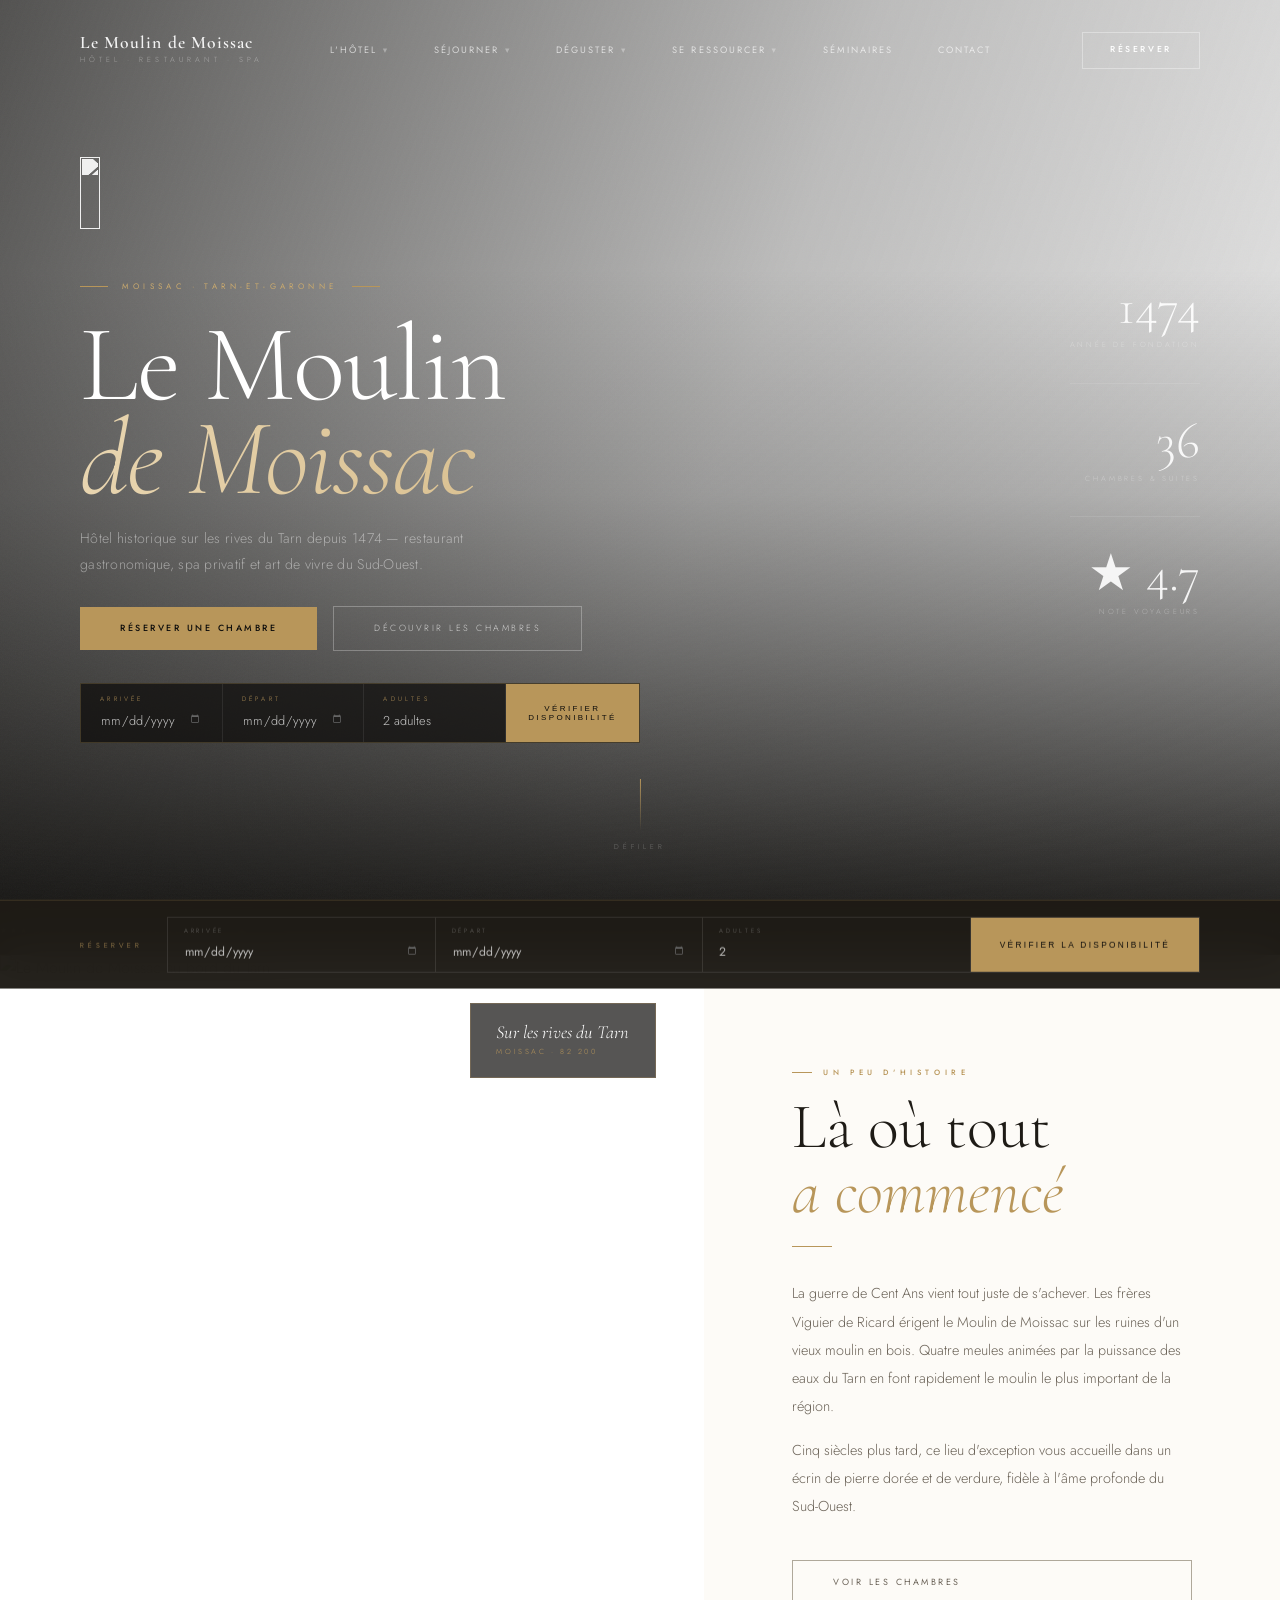
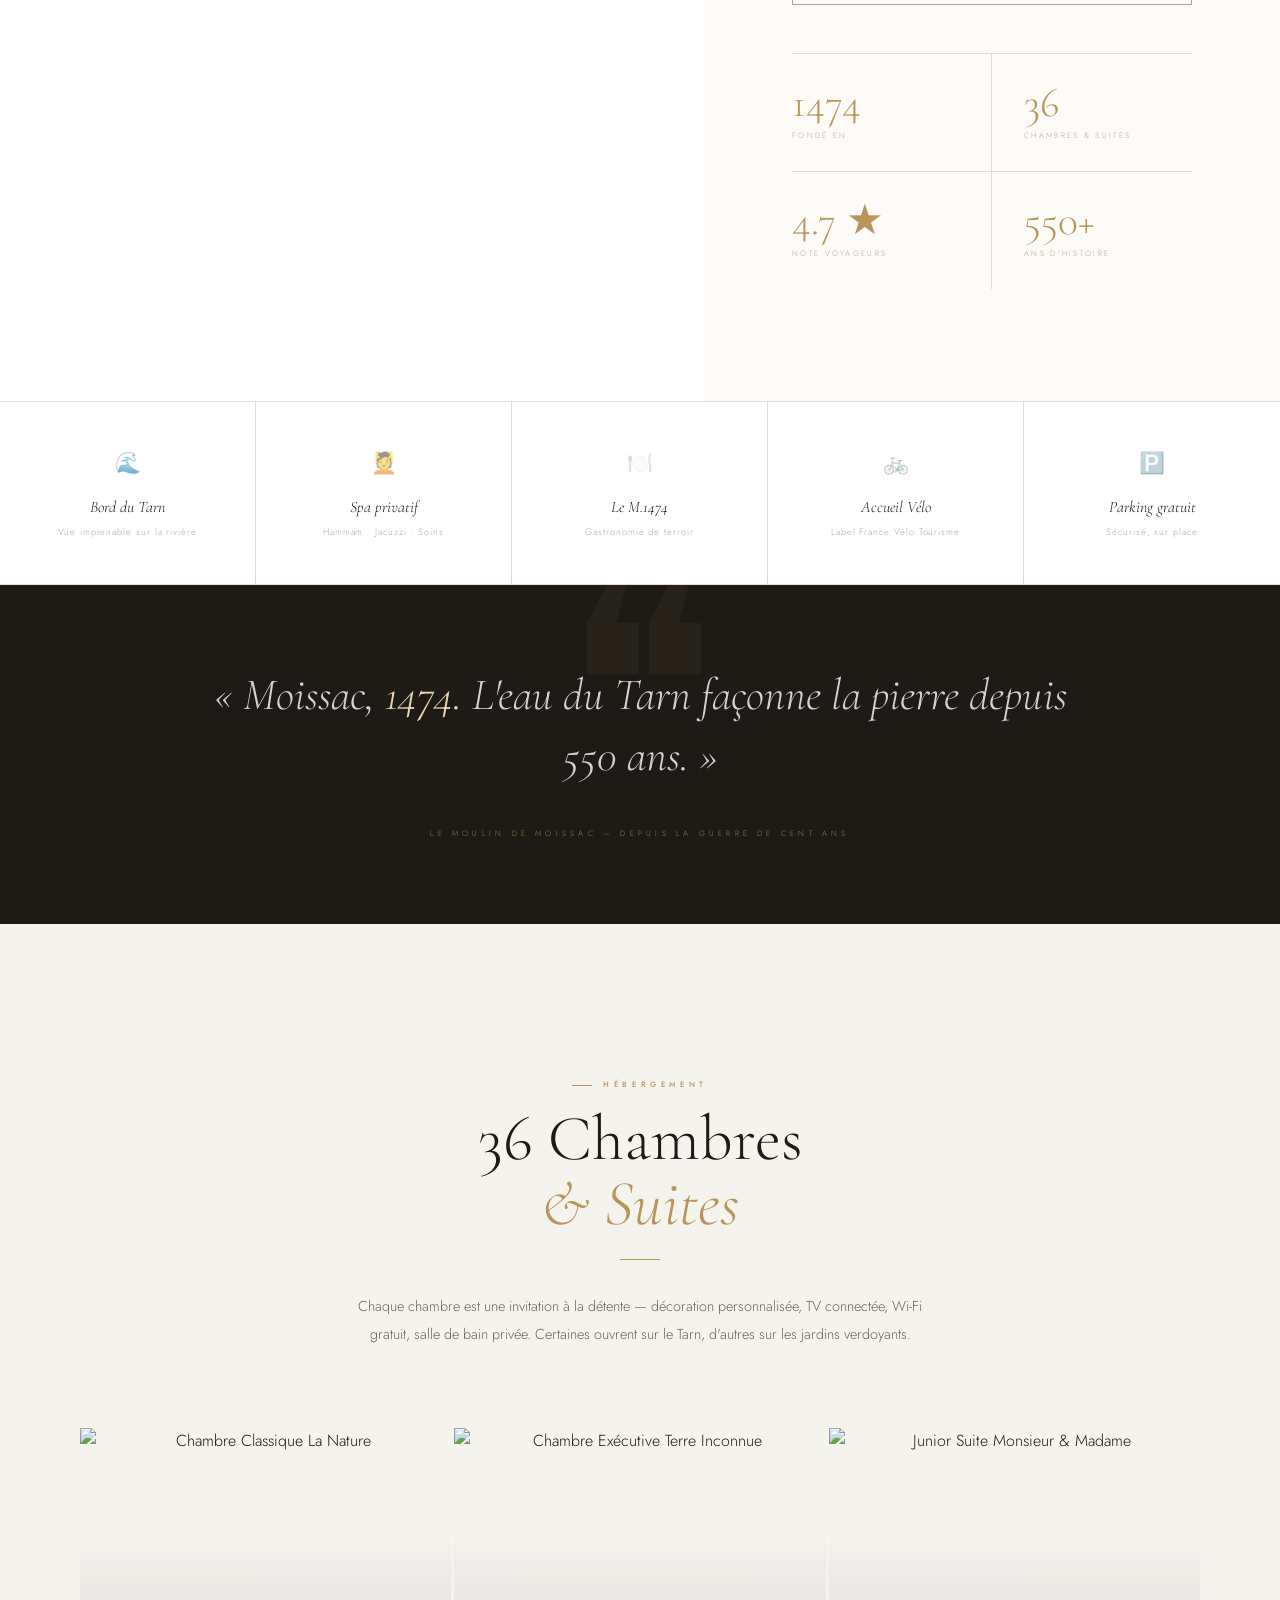
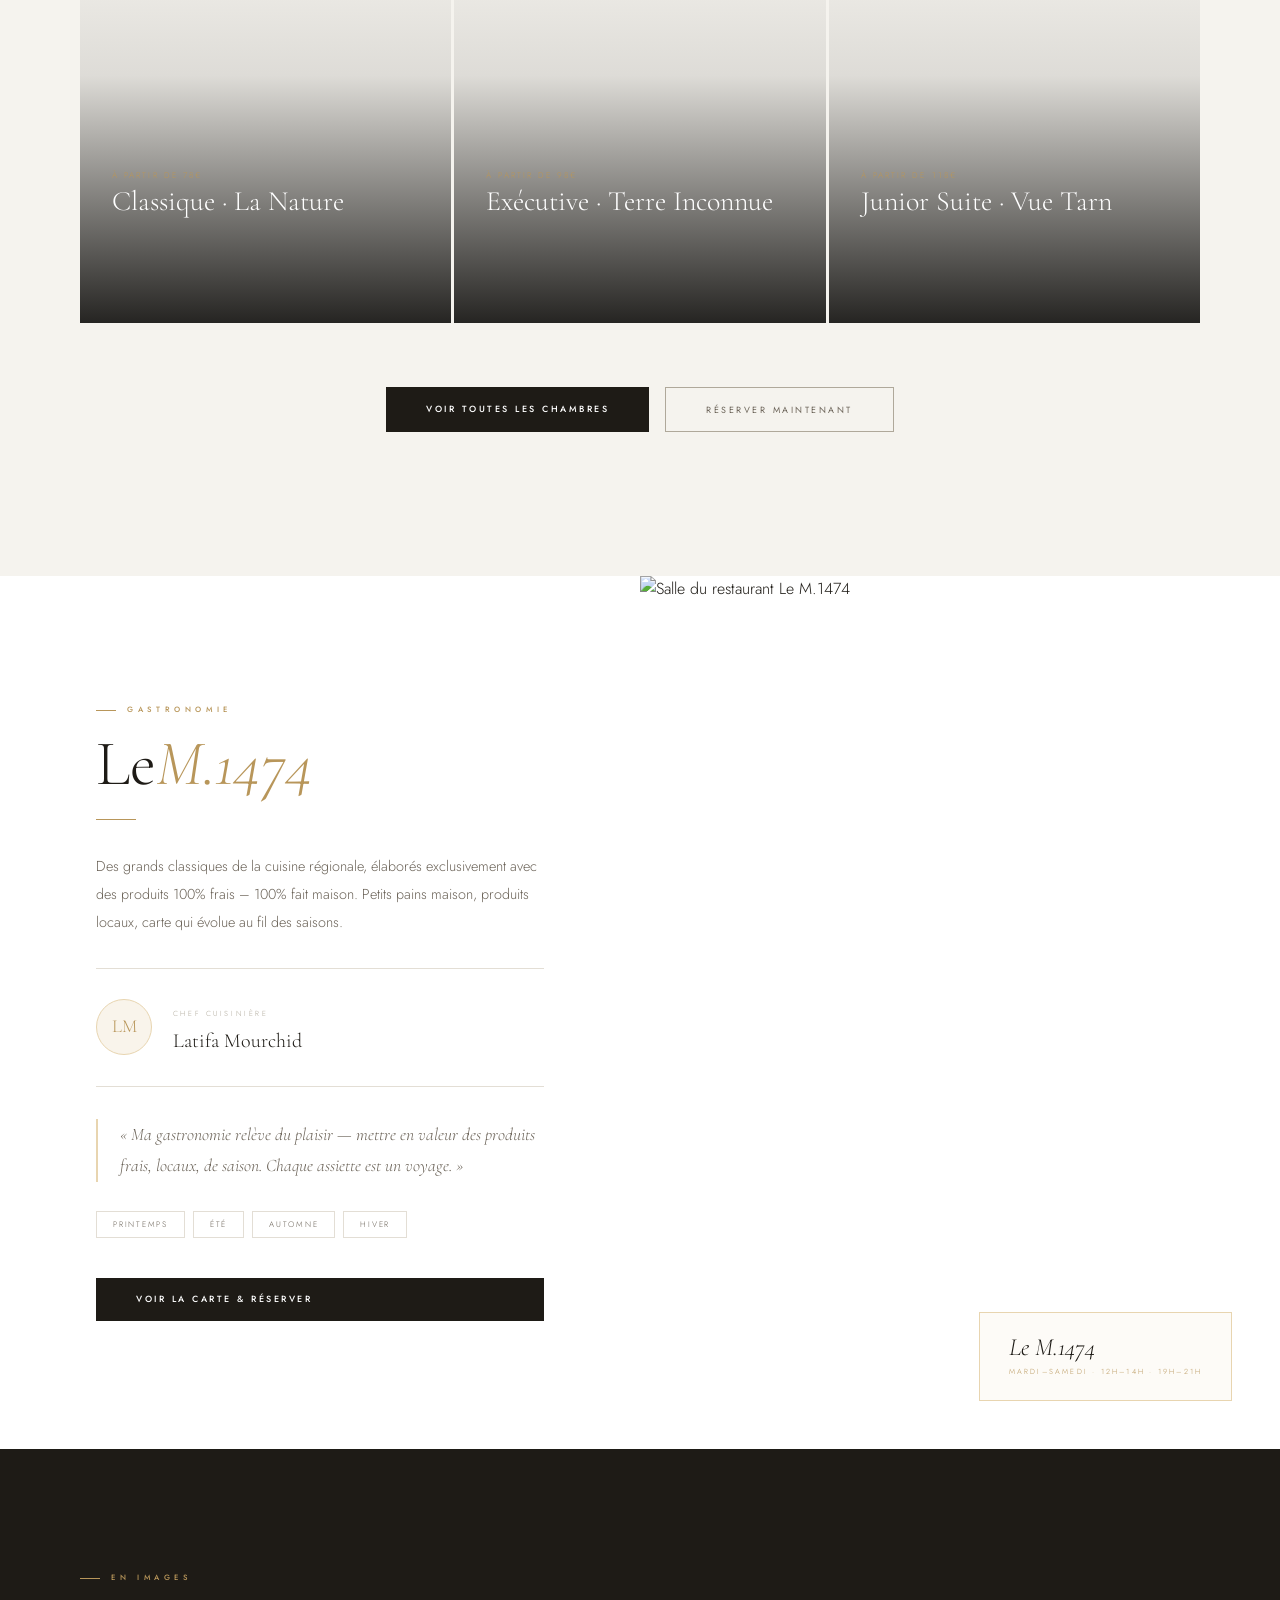
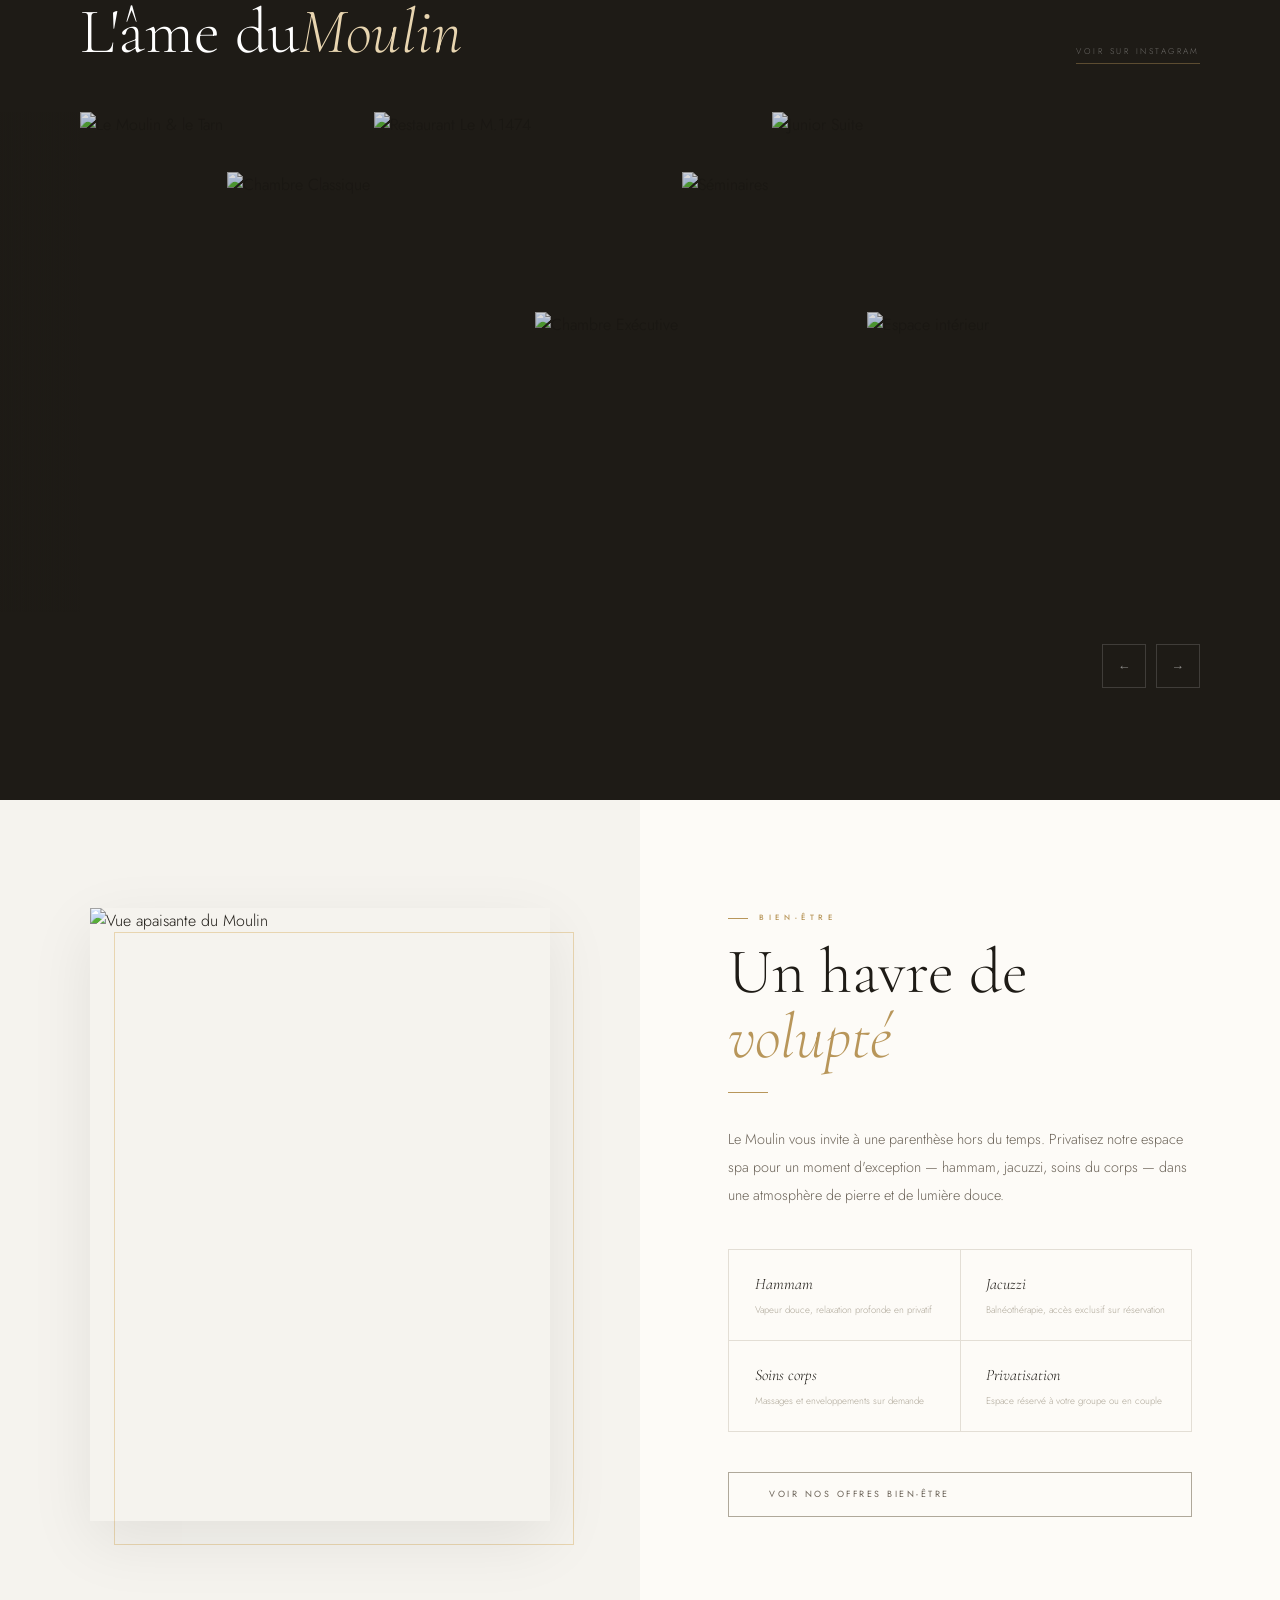
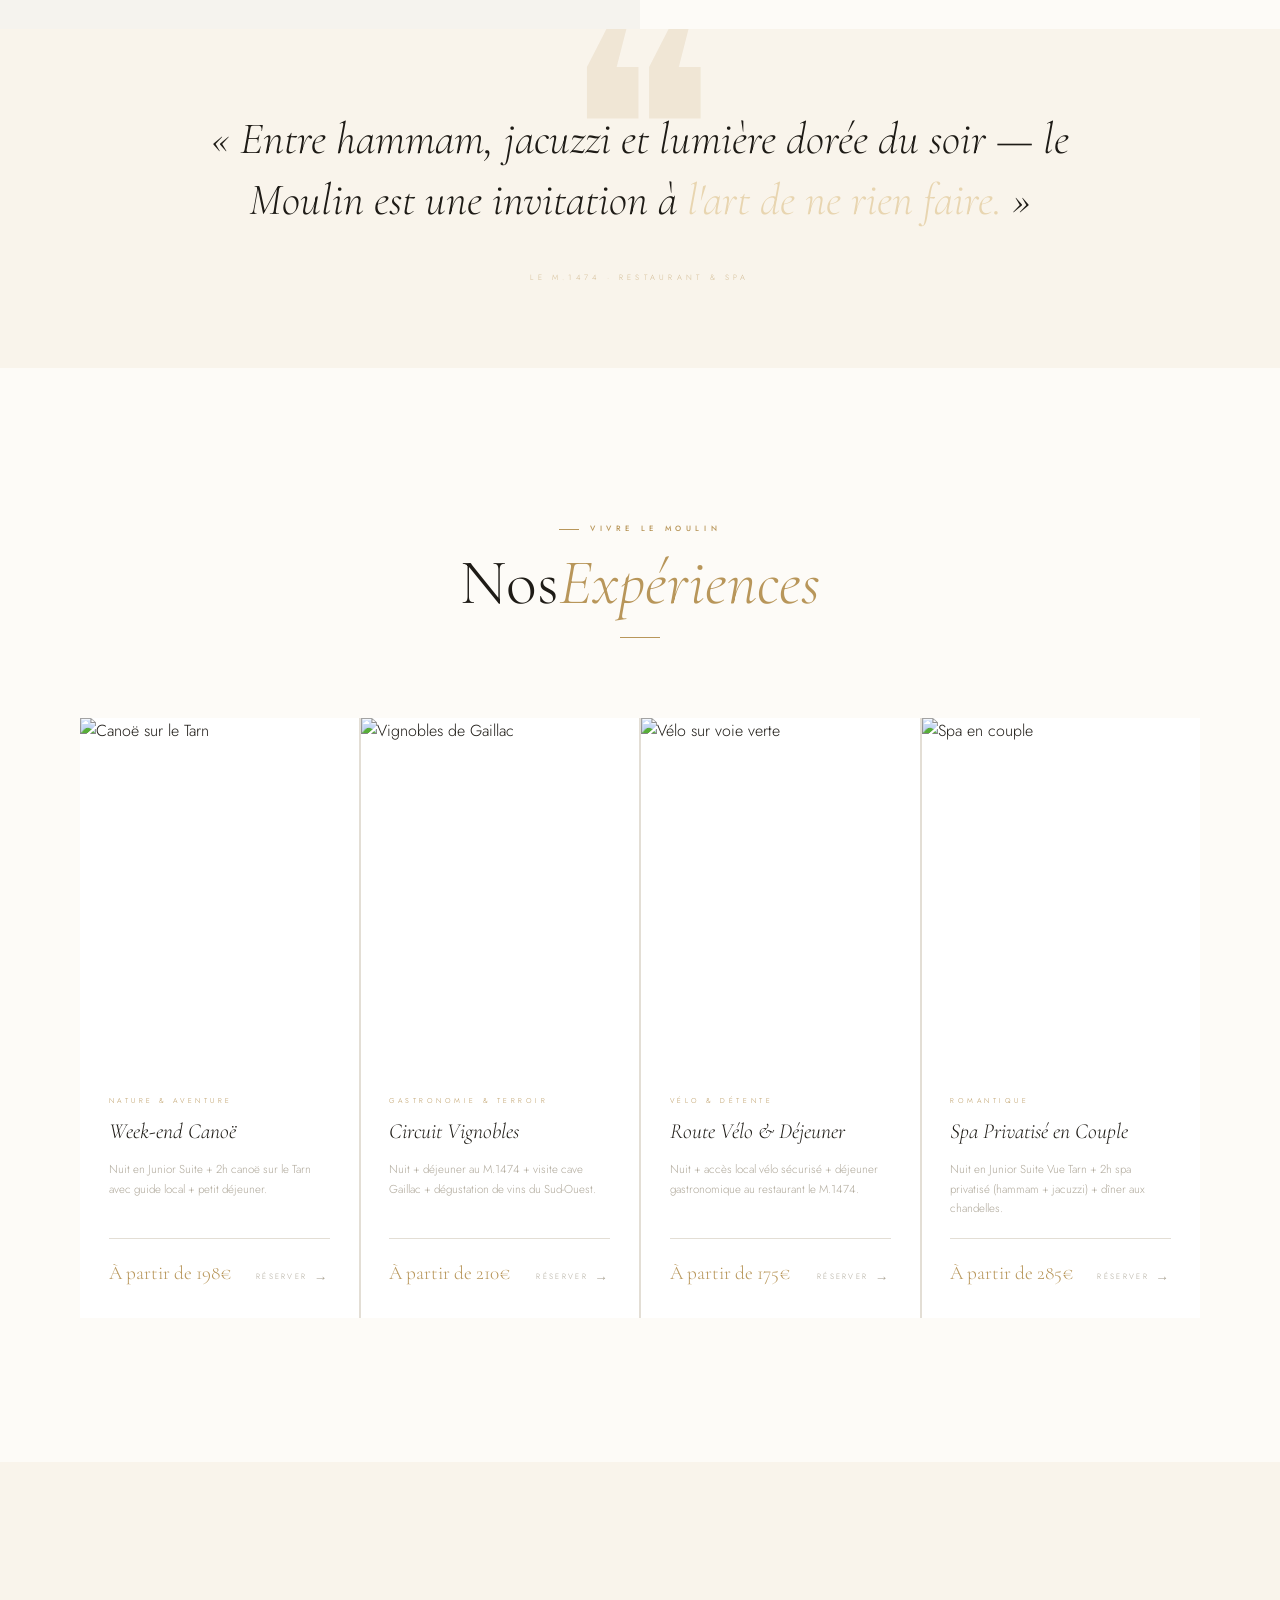
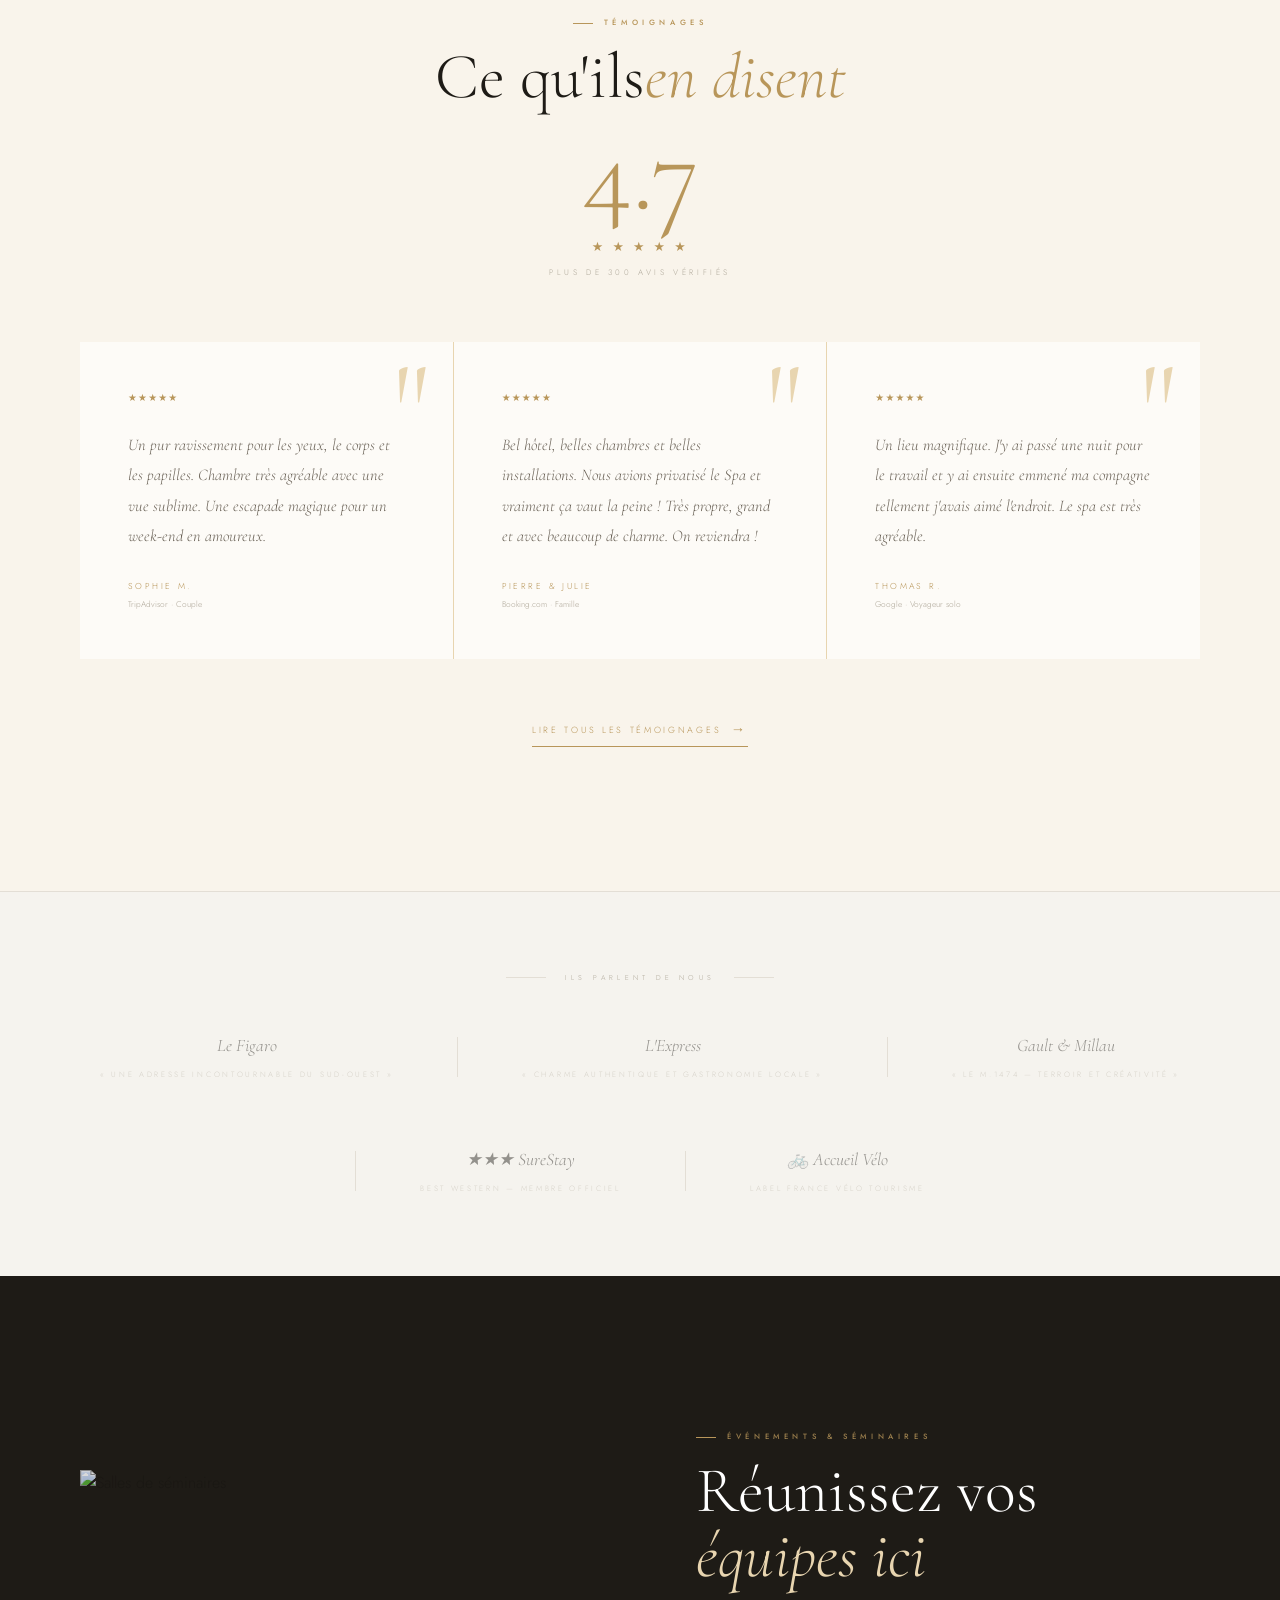
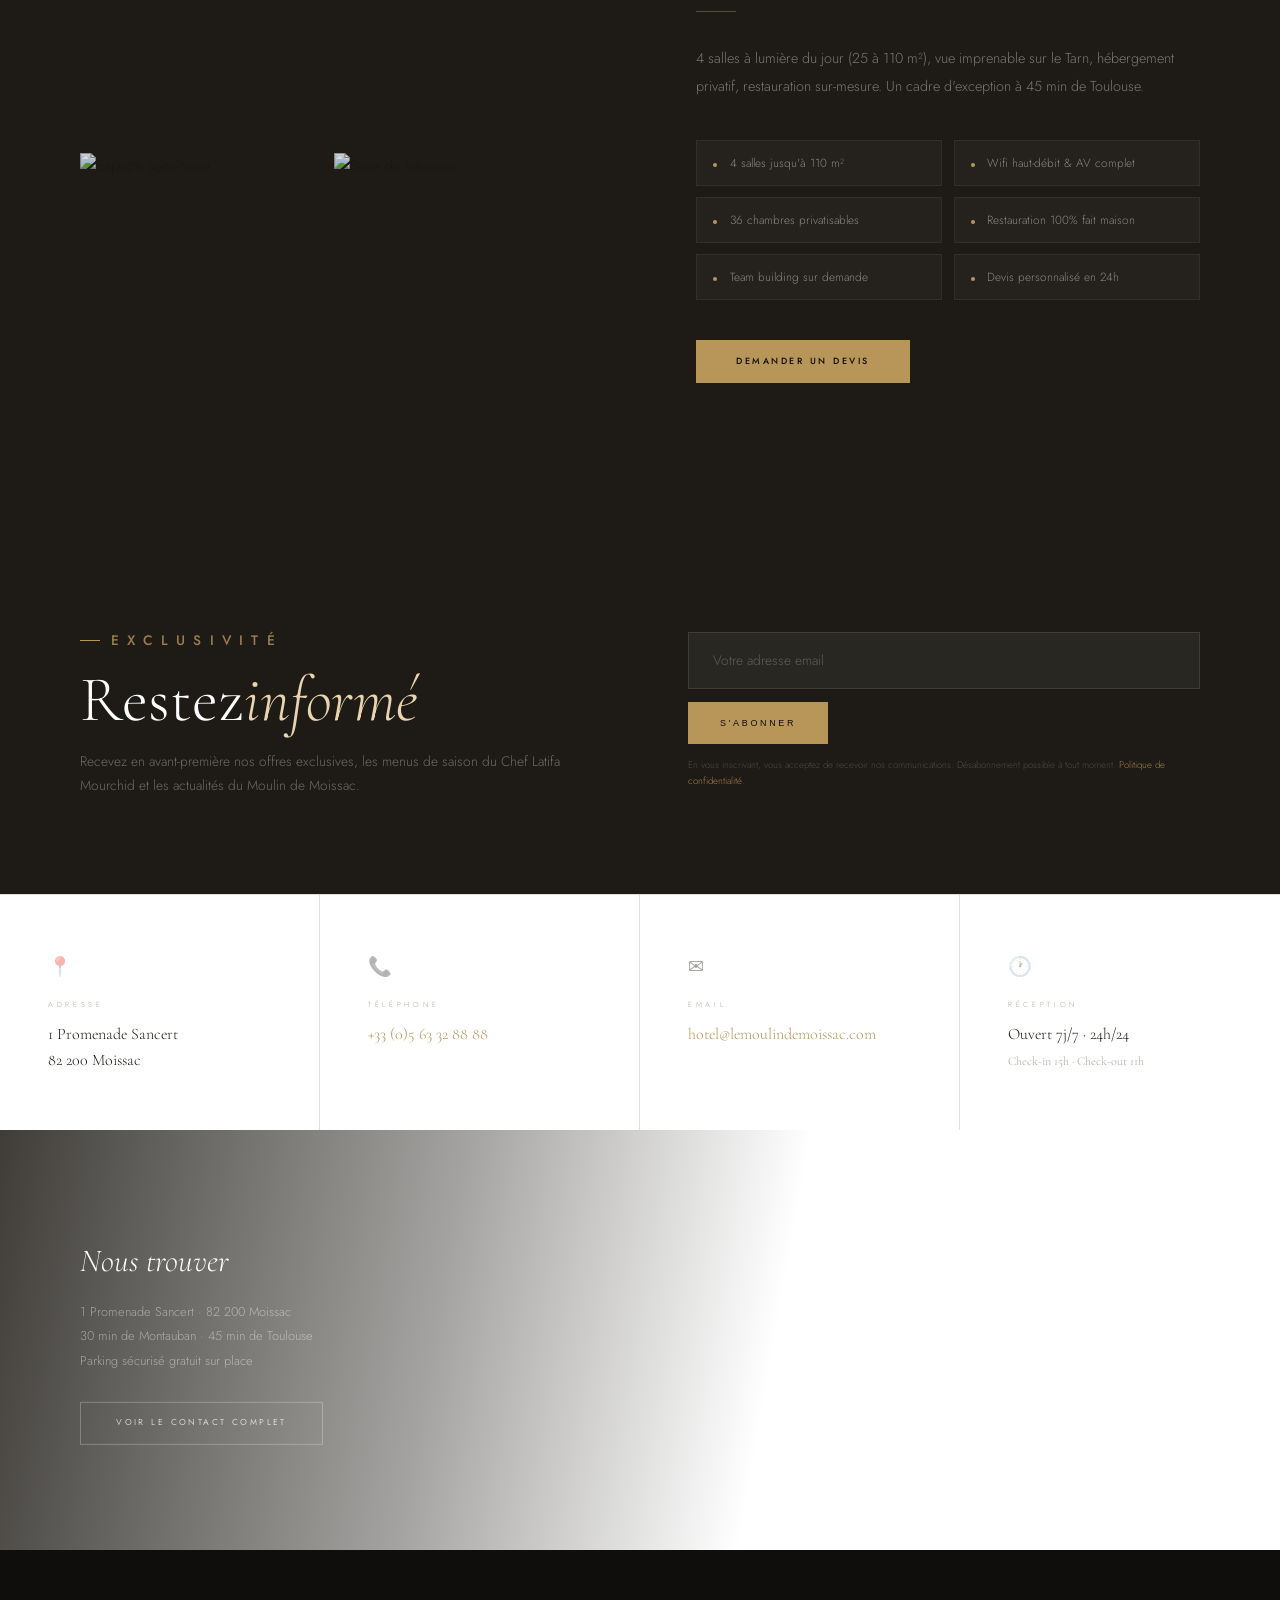
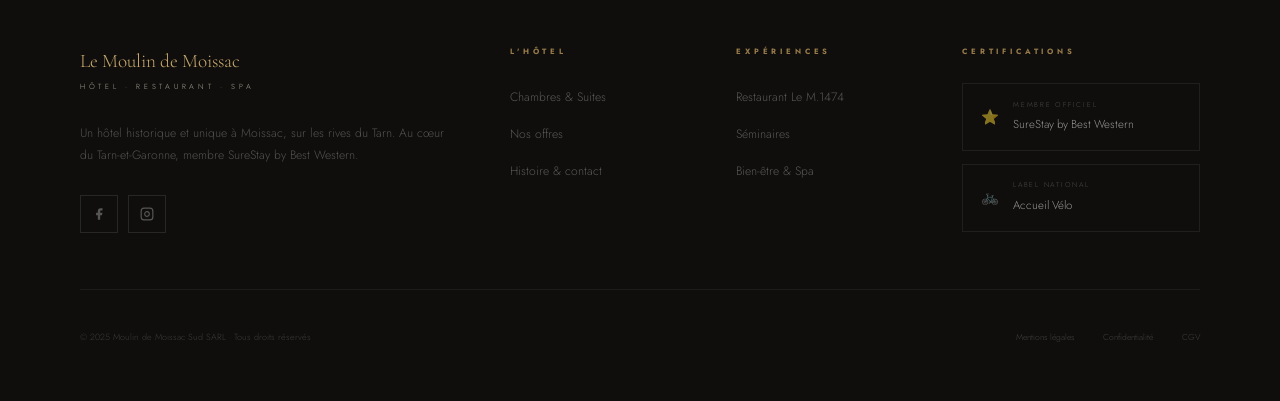
==== commit ce1aed34: "Add files via upload" ====
--- a/index.html
+++ b/index.html
@@ -25,8 +25,37 @@
 .hero-eyebrow::before,.hero-eyebrow::after{content:'';display:block;width:28px;height:1px;background:var(--or)}
 .hero-h1{font-family:var(--serif);font-weight:300;font-size:clamp(4.5rem,8.5vw,8rem);line-height:.87;color:var(--blanc);margin-bottom:1.2rem;letter-spacing:-.01em}
 .hero-h1 em{font-style:italic;display:block;background:linear-gradient(90deg,var(--or-pale),var(--or-clair));-webkit-background-clip:text;-webkit-text-fill-color:transparent;background-clip:text}
-.hero-desc{font-size:.88rem;color:rgba(255,255,255,.45);margin-bottom:2.8rem;max-width:420px;line-height:1.85;font-weight:300;letter-spacing:.02em}
-.hero-actions{display:flex;gap:1rem;flex-wrap:wrap;align-items:center}
+.hero-desc{font-size:.88rem;color:rgba(255,255,255,.45);margin-bottom:1.8rem;max-width:420px;line-height:1.85;font-weight:300;letter-spacing:.02em}
+.hero-actions{display:flex;gap:1rem;flex-wrap:wrap;align-items:center;margin-bottom:0}
+
+/* ── Hero Booking Bar ── */
+.hero-booking{
+  margin-top:2rem;
+  background:rgba(15,14,12,.75);backdrop-filter:blur(20px);-webkit-backdrop-filter:blur(20px);
+  border:1px solid rgba(184,150,90,.25);
+  display:inline-flex;align-items:stretch;
+  max-width:640px;
+}
+.hb-field{
+  position:relative;padding:.6rem 1.2rem;border-right:1px solid rgba(255,255,255,.08);
+  min-width:130px;flex:1;
+}
+.hb-field label{display:block;font-size:.4rem;letter-spacing:.5em;text-transform:uppercase;color:var(--or);margin-bottom:.2rem}
+.hb-field input,.hb-field select{
+  background:none;border:none;outline:none;
+  font-family:var(--sans);font-size:.8rem;font-weight:300;
+  color:rgba(255,255,255,.75);width:100%;
+  -webkit-appearance:none;appearance:none;cursor:pointer;
+}
+.hb-field input::-webkit-calendar-picker-indicator{filter:invert(.4);cursor:pointer;width:10px}
+.hb-field select option{background:var(--brun-nuit)}
+.hb-submit{
+  font-size:.5rem;letter-spacing:.3em;text-transform:uppercase;font-weight:500;
+  padding:.8rem 1.4rem;background:var(--or);color:var(--noir);border:none;cursor:pointer;
+  transition:background .25s;white-space:nowrap;flex-shrink:0;
+}
+.hb-submit:hover{background:var(--or-clair)}
+
 .hero-stats{display:flex;flex-direction:column;gap:0;animation:fadeUp 1.2s .5s both}
 .hstat{text-align:right;padding:2rem 0}
 .hstat+.hstat{border-top:1px solid rgba(255,255,255,.1)}
@@ -35,7 +64,7 @@
 .hero-scroll{position:absolute;bottom:3rem;left:50%;transform:translateX(-50%);display:flex;flex-direction:column;align-items:center;gap:.6rem;animation:bob 2.5s ease-in-out infinite;cursor:pointer}
 @keyframes bob{0%,100%{transform:translateX(-50%) translateY(0)}50%{transform:translateX(-50%) translateY(8px)}}
 .hero-scroll-label{font-size:.44rem;letter-spacing:.55em;text-transform:uppercase;color:rgba(255,255,255,.3)}
-.hero-scroll-track{width:1px;height:52px;background:linear-gradient(to bottom,var(--or),transparent)}
+.hero-scroll-track{width:1px;height:52px;background:linear-gradient(to bottom,var(--or),transparent);order:-1}
 
 /* ══ HISTOIRE ══ */
 .histoire{background:var(--blanc);display:grid;grid-template-columns:55% 1fr}
@@ -103,23 +132,6 @@
 .rb-titre{font-family:var(--serif);font-style:italic;font-size:1.55rem;color:var(--brun-nuit);line-height:1}
 .rb-sub{font-size:.46rem;letter-spacing:.3em;text-transform:uppercase;color:var(--or);margin-top:.35rem}
 
-/* ══ GALERIE ══ */
-.galerie{background:var(--brun-nuit);padding:8rem 5rem}
-.gal-header{display:flex;justify-content:space-between;align-items:flex-end;margin-bottom:4rem}
-.gal-header .h2{color:var(--blanc);margin-bottom:0}
-.gal-header .h2 em{color:var(--or-pale)}
-.gal-lien{font-size:.52rem;letter-spacing:.3em;text-transform:uppercase;color:rgba(255,255,255,.35);border-bottom:1px solid rgba(184,150,90,.4);padding-bottom:.3rem;transition:color .25s,border-color .25s;white-space:nowrap;align-self:flex-end;margin-bottom:.15rem}
-.gal-lien:hover{color:var(--or);border-color:var(--or)}
-.gal-grille{display:grid;grid-template-columns:1.8fr 1fr 1fr;grid-template-rows:280px 280px;gap:4px}
-.gi{overflow:hidden;position:relative}
-.gi img{width:100%;height:100%;object-fit:cover;transition:transform 1s var(--ease);filter:brightness(.9)}
-.gi:hover img{transform:scale(1.07);filter:brightness(1)}
-.gi-tall{grid-row:span 2}
-.gi-cap{position:absolute;inset:0;background:rgba(15,14,12,0);display:flex;align-items:flex-end;padding:1.5rem;transition:background .4s}
-.gi-cap-txt{font-size:.52rem;letter-spacing:.25em;text-transform:uppercase;color:rgba(255,255,255,0);transition:color .4s}
-.gi:hover .gi-cap{background:rgba(15,14,12,.25)}
-.gi:hover .gi-cap-txt{color:rgba(255,255,255,.8)}
-
 /* ══ SPA ══ */
 .spa{display:grid;grid-template-columns:1fr 1fr;background:var(--ivoire)}
 .spa-visuel{position:relative;overflow:hidden;background:var(--gris-pale);display:flex;align-items:center;justify-content:center;padding:4rem;min-height:640px}
@@ -193,12 +205,48 @@
 .btn-sombre-outline{font-size:.54rem;letter-spacing:.28em;text-transform:uppercase;font-weight:400;padding:.85rem 2.2rem;border:1px solid rgba(255,255,255,.25);color:rgba(255,255,255,.7);display:inline-block;transition:all .3s}
 .btn-sombre-outline:hover{border-color:var(--or);color:var(--or);transform:translateY(-2px)}
 
+/* ══ STICKY BOOKING ══ */
+.booking-sticky{
+  position:fixed;bottom:0;left:0;right:0;z-index:500;
+  background:rgba(30,27,22,.97);backdrop-filter:blur(20px);
+  border-top:1px solid rgba(184,150,90,.2);
+  padding:1rem 5rem;
+  display:flex;align-items:center;gap:1.5rem;
+  transform:translateY(100%);
+  transition:transform .4s var(--ease);
+}
+.booking-sticky.visible{transform:translateY(0)}
+.booking-sticky-label{
+  font-size:.44rem;letter-spacing:.55em;text-transform:uppercase;
+  color:var(--or);white-space:nowrap;flex-shrink:0;
+}
+.booking-sticky-fields{display:flex;flex:1;border:1px solid rgba(255,255,255,.1)}
+.bsf{
+  flex:1;border-right:1px solid rgba(255,255,255,.1);padding:.5rem 1rem;
+}
+.bsf label{display:block;font-size:.38rem;letter-spacing:.45em;text-transform:uppercase;color:rgba(255,255,255,.35);margin-bottom:.15rem}
+.bsf input,.bsf select{
+  background:none;border:none;outline:none;width:100%;
+  font-family:var(--sans);font-size:.76rem;color:rgba(255,255,255,.7);
+  -webkit-appearance:none;appearance:none;cursor:pointer;
+}
+.bsf input::-webkit-calendar-picker-indicator{filter:invert(.4);width:10px}
+.bsf select option{background:var(--brun-nuit)}
+.bsf:last-child{border-right:none}
+.booking-sticky-submit{
+  font-size:.52rem;letter-spacing:.28em;text-transform:uppercase;font-weight:500;
+  padding:.7rem 1.8rem;background:var(--or);color:var(--noir);border:none;cursor:pointer;
+  transition:background .25s;white-space:nowrap;flex-shrink:0;
+}
+.booking-sticky-submit:hover{background:var(--or-clair)}
+
 /* ══ RESPONSIVE ══ */
 @media(max-width:1200px){
   .hero-content{padding:0 3rem}
   .hist-texte{padding:5.5rem 3.5rem}
   .resto-texte,.spa-texte{padding:5.5rem 3.5rem}
-  .chambres,.galerie,.avis,.seminaires{padding:7rem 3rem}
+  .chambres,.avis,.seminaires{padding:7rem 3rem}
+  .booking-sticky{padding:1rem 3rem}
 }
 @media(max-width:900px){
   .histoire,.resto,.spa,.seminaires{grid-template-columns:1fr}
@@ -207,17 +255,16 @@
   .hero-content{grid-template-columns:1fr;padding:0 2rem}
   .hero-stats{display:none}
   .ch-grid{grid-template-columns:1fr 1fr}
-  .gal-grille{grid-template-columns:1fr 1fr;grid-template-rows:auto}
-  .gi-tall{grid-row:span 1}
   .avis-grille{grid-template-columns:1fr;gap:1px}
   .services{grid-template-columns:1fr 1fr}
   .contact-bar{grid-template-columns:1fr 1fr}
   .cb:nth-child(2){border-right:none}
   .sem-mosaique{display:none}
   .seminaires{grid-template-columns:1fr;padding:5rem 2rem}
-  .galerie{padding:5rem 2rem}
-  .gal-header{flex-direction:column;align-items:flex-start;gap:1rem}
   .carte-infos{left:2rem}
+  .booking-sticky{display:none}
+  .hero-booking{max-width:100%;flex-wrap:wrap}
+  .hb-field{min-width:calc(50% - 1px);border-bottom:1px solid rgba(255,255,255,.08)}
 }
 @media(max-width:600px){
   .ch-grid{grid-template-columns:1fr}
@@ -233,22 +280,47 @@
 <body>
 <a class="skip" href="#main">Aller au contenu principal</a>
 
-<!-- ══ MOBILE MENU ══ -->
+<!-- ══ MOBILE MENU — Plein écran ══ -->
 <div class="mob-overlay" id="mob-overlay"></div>
 <nav class="mob-menu" id="mob-menu" aria-label="Menu mobile">
-  <button class="mob-close" id="mob-close" aria-label="Fermer">✕</button>
-  <ul>
-    <li><a href="index.html">Accueil</a></li>
-    <li><a href="chambres.html">Chambres &amp; Suites</a></li>
-    <li><a href="restaurant.html">Restaurant Le M.1474</a></li>
-    <li><a href="seminaire.html">Séminaires</a></li>
-    <li><a href="offres.html">Nos Offres</a></li>
-    <li><a href="contact.html">Contact</a></li>
-    <li style="margin-top:1.5rem"><a href="https://www.bestwestern.fr/infos_hotel.jsp?HotelCode=87142&lang=fr" target="_blank" style="color:var(--or)">Réserver →</a></li>
-  </ul>
+  <div class="mob-photo">
+    <img src="https://www.lemoulindemoissac.com/wp-content/uploads/2017/10/moulin-de-moissac-min.jpg" alt="Le Moulin de Moissac" loading="lazy">
+    <div class="mob-photo-quote">
+      « Sur les rives du Tarn, depuis 1474. »
+      <cite>Le Moulin de Moissac</cite>
+    </div>
+  </div>
+  <div class="mob-content">
+    <button class="mob-close" id="mob-close" aria-label="Fermer">✕</button>
+    <ul class="mob-nav">
+      <li><a href="index.html">L'hôtel <span>→</span></a></li>
+      <li>
+        <a href="chambres.html" class="mob-toggle" data-target="mob-sub-ch">Chambres <span>↓</span></a>
+        <div class="mob-sub" id="mob-sub-ch">
+          <a href="chambres.html#classique">Classique · La Nature</a>
+          <a href="chambres.html#executive">Exécutive · Terre Inconnue</a>
+          <a href="chambres.html#junior">Junior Suite · Vue Tarn</a>
+        </div>
+      </li>
+      <li><a href="restaurant.html">Restaurant <span>→</span></a></li>
+      <li><a href="seminaire.html">Séminaires <span>→</span></a></li>
+      <li><a href="offres.html">Nos Offres <span>→</span></a></li>
+      <li><a href="contact.html">Contact <span>→</span></a></li>
+    </ul>
+    <div class="mob-bottom">
+      <div class="mob-contact">
+        <div>📞 <a href="tel:0563328888">+33 (0)5 63 32 88 88</a></div>
+        <div>✉ <a href="mailto:hotel@lemoulindemoissac.com">hotel@lemoulindemoissac.com</a></div>
+        <div>📍 1 Promenade Sancert, 82 200 Moissac</div>
+      </div>
+      <a class="mob-reserver" href="https://www.bestwestern.fr/infos_hotel.jsp?HotelCode=87142&lang=fr" target="_blank" rel="noopener">
+        Réserver maintenant →
+      </a>
+    </div>
+  </div>
 </nav>
 
-<!-- ══ NAV ══ -->
+<!-- ══ NAV — Mega Menu ══ -->
 <header>
 <nav class="nav" id="nav" role="navigation" aria-label="Navigation principale">
   <a href="index.html" aria-label="Le Moulin de Moissac — Accueil">
@@ -261,14 +333,88 @@
       <span class="brand-sub">Hôtel · Restaurant · Spa</span>
     </span>
   </a>
+
   <ul class="nav-center">
-    <li><a href="index.html">L'hôtel</a></li>
-    <li><a href="chambres.html">Chambres</a></li>
-    <li><a href="restaurant.html">Restaurant</a></li>
-    <li><a href="seminaire.html">Séminaires</a></li>
-    <li><a href="offres.html">Nos Offres</a></li>
-    <li><a href="contact.html">Contact</a></li>
+    <li class="nav-item">
+      <a href="index.html">L'hôtel <span class="nav-arrow">▾</span></a>
+      <div class="mega mega-sm">
+        <div class="mega-col">
+          <h6>L'établissement</h6>
+          <ul class="mega-links">
+            <li><a href="index.html#histoire"><span class="mega-link-ico">🏛</span><span class="mega-link-info"><span class="mega-link-name">Notre histoire</span><span class="mega-link-sub">Depuis 1474 · Sur les rives du Tarn</span></span></a></li>
+            <li><a href="index.html#spa"><span class="mega-link-ico">💆</span><span class="mega-link-info"><span class="mega-link-name">Spa &amp; Bien-être</span><span class="mega-link-sub">Hammam · Jacuzzi · Privatisable</span></span></a></li>
+            <li><a href="offres.html"><span class="mega-link-ico">🌿</span><span class="mega-link-info"><span class="mega-link-name">Nos offres</span><span class="mega-link-sub">Séjours, packages, escapades</span></span></a></li>
+          </ul>
+        </div>
+        <div class="mega-feature">
+          <div class="mega-feature-txt">« Un lieu d'exception sur les rives du Tarn depuis 550 ans. »</div>
+          <a class="mega-feature-lien" href="index.html#histoire">Découvrir l'histoire →</a>
+        </div>
+      </div>
+    </li>
+    <li class="nav-item">
+      <a href="chambres.html">Séjourner <span class="nav-arrow">▾</span></a>
+      <div class="mega mega-lg">
+        <div class="mega-col">
+          <h6>Nos chambres</h6>
+          <ul class="mega-links">
+            <li><a href="chambres.html#classique"><span class="mega-link-ico">🛏</span><span class="mega-link-info"><span class="mega-link-name">Classique · La Nature</span><span class="mega-link-sub">20m² · À partir de 78€</span></span></a></li>
+            <li><a href="chambres.html#executive"><span class="mega-link-ico">✦</span><span class="mega-link-info"><span class="mega-link-name">Exécutive · Terre Inconnue</span><span class="mega-link-sub">30m² · À partir de 98€</span></span></a></li>
+            <li><a href="chambres.html#junior"><span class="mega-link-ico">🌊</span><span class="mega-link-info"><span class="mega-link-name">Junior Suite · Vue Tarn</span><span class="mega-link-sub">40m² · À partir de 118€</span></span></a></li>
+          </ul>
+        </div>
+        <div class="mega-col">
+          <h6>Services inclus</h6>
+          <ul class="mega-links">
+            <li><a href="chambres.html"><span class="mega-link-ico">📶</span><span class="mega-link-info"><span class="mega-link-name">Wi-Fi &amp; TV</span><span class="mega-link-sub">Haut-débit, toutes les chambres</span></span></a></li>
+            <li><a href="chambres.html"><span class="mega-link-ico">🅿️</span><span class="mega-link-info"><span class="mega-link-name">Parking sécurisé</span><span class="mega-link-sub">Vidéosurveillé, 8€/nuit</span></span></a></li>
+            <li><a href="chambres.html"><span class="mega-link-ico">🐾</span><span class="mega-link-info"><span class="mega-link-name">Animaux acceptés</span><span class="mega-link-sub">10€ par animal/nuit</span></span></a></li>
+          </ul>
+        </div>
+        <div class="mega-feature">
+          <div class="mega-feature-txt">36 chambres &amp; suites décorées avec soin.</div>
+          <a class="mega-feature-lien" href="https://www.bestwestern.fr/infos_hotel.jsp?HotelCode=87142&lang=fr" target="_blank">Réserver maintenant →</a>
+        </div>
+      </div>
+    </li>
+    <li class="nav-item">
+      <a href="restaurant.html">Déguster <span class="nav-arrow">▾</span></a>
+      <div class="mega mega-sm">
+        <div class="mega-col">
+          <h6>Le M.1474</h6>
+          <ul class="mega-links">
+            <li><a href="restaurant.html"><span class="mega-link-ico">🍽</span><span class="mega-link-info"><span class="mega-link-name">La Carte du Chef</span><span class="mega-link-sub">Produits locaux · 100% fait maison</span></span></a></li>
+            <li><a href="restaurant.html#tab-marche"><span class="mega-link-ico">🛒</span><span class="mega-link-info"><span class="mega-link-name">Menu du Marché</span><span class="mega-link-sub">25€ · Mar–Ven midi &amp; soir</span></span></a></li>
+            <li><a href="contact.html"><span class="mega-link-ico">📅</span><span class="mega-link-info"><span class="mega-link-name">Réserver une table</span><span class="mega-link-sub">05 63 32 88 88</span></span></a></li>
+          </ul>
+        </div>
+        <div class="mega-feature">
+          <div class="mega-feature-txt">Chef Latifa Mourchid — Terroir, saison, modernité.</div>
+          <a class="mega-feature-lien" href="restaurant.html">Voir la carte →</a>
+        </div>
+      </div>
+    </li>
+    <li class="nav-item">
+      <a href="index.html#spa">Se ressourcer <span class="nav-arrow">▾</span></a>
+      <div class="mega mega-sm">
+        <div class="mega-col">
+          <h6>Bien-être</h6>
+          <ul class="mega-links">
+            <li><a href="index.html#spa"><span class="mega-link-ico">🧖</span><span class="mega-link-info"><span class="mega-link-name">Spa privatif</span><span class="mega-link-sub">Hammam · Jacuzzi · Soins</span></span></a></li>
+            <li><a href="offres.html"><span class="mega-link-ico">💑</span><span class="mega-link-info"><span class="mega-link-name">Escapade en couple</span><span class="mega-link-sub">Nuit + Spa privatisé + Dîner</span></span></a></li>
+            <li><a href="offres.html"><span class="mega-link-ico">🌿</span><span class="mega-link-info"><span class="mega-link-name">Nos offres bien-être</span><span class="mega-link-sub">Packages &amp; séjours</span></span></a></li>
+          </ul>
+        </div>
+        <div class="mega-feature">
+          <div class="mega-feature-txt">Une parenthèse hors du temps, au cœur du Sud-Ouest.</div>
+          <a class="mega-feature-lien" href="offres.html">Voir nos offres →</a>
+        </div>
+      </div>
+    </li>
+    <li class="nav-item"><a href="seminaire.html">Séminaires</a></li>
+    <li class="nav-item"><a href="contact.html">Contact</a></li>
   </ul>
+
   <a class="btn-nav-reserver" href="https://www.bestwestern.fr/infos_hotel.jsp?HotelCode=87142&lang=fr" target="_blank" rel="noopener">Réserver</a>
   <button class="hamburger" aria-label="Menu" aria-expanded="false"><span></span><span></span><span></span></button>
 </nav>
@@ -292,6 +438,27 @@
         <a class="btn-or" href="https://www.bestwestern.fr/infos_hotel.jsp?HotelCode=87142&lang=fr" target="_blank" rel="noopener">Réserver une chambre</a>
         <a class="btn-ghost" href="chambres.html">Découvrir les chambres</a>
       </div>
+      <!-- Widget réservation dans le hero -->
+      <form class="hero-booking booking-form" aria-label="Réservation rapide">
+        <div class="hb-field">
+          <label for="hero-arr">Arrivée</label>
+          <input type="date" id="hero-arr" class="booking-arrival" aria-label="Date d'arrivée">
+        </div>
+        <div class="hb-field">
+          <label for="hero-dep">Départ</label>
+          <input type="date" id="hero-dep" class="booking-depart" aria-label="Date de départ">
+        </div>
+        <div class="hb-field">
+          <label for="hero-adu">Adultes</label>
+          <select id="hero-adu" class="booking-adultes" aria-label="Nombre d'adultes">
+            <option value="1">1 adulte</option>
+            <option value="2" selected>2 adultes</option>
+            <option value="3">3 adultes</option>
+            <option value="4">4 adultes</option>
+          </select>
+        </div>
+        <button type="submit" class="hb-submit">Vérifier<br>disponibilité</button>
+      </form>
     </div>
     <div class="hero-stats" aria-hidden="true">
       <div class="hstat"><div class="hstat-n">1474</div><div class="hstat-l">Année de fondation</div></div>
@@ -360,7 +527,15 @@
   <div class="svc r d4" role="listitem"><span class="svc-ico" aria-hidden="true">🅿️</span><div class="svc-nom">Parking gratuit</div><div class="svc-desc">Sécurisé, sur place</div></div>
 </div>
 
-<!-- ══ CHAMBRES PREVIEW ══ -->
+<!-- ══ CITATION ÉDITORIALE 1 ══ -->
+<div class="citation-edito r" aria-hidden="true">
+  <blockquote>
+    « Moissac, <em>1474.</em> L'eau du Tarn façonne la pierre depuis 550 ans. »
+  </blockquote>
+  <cite>Le Moulin de Moissac — Depuis la guerre de Cent Ans</cite>
+</div>
+
+<!-- ══ CHAMBRES ══ -->
 <section class="chambres" id="chambres" aria-labelledby="tit-ch">
   <div class="ch-intro">
     <p class="lbl r">Hébergement</p>
@@ -403,7 +578,7 @@
   </div>
 </section>
 
-<!-- ══ RESTAURANT PREVIEW ══ -->
+<!-- ══ RESTAURANT ══ -->
 <section class="resto" id="restaurant" aria-labelledby="tit-rest">
   <div class="resto-texte r">
     <p class="lbl">Gastronomie</p>
@@ -432,41 +607,55 @@
   </div>
 </section>
 
-<!-- ══ GALERIE ══ -->
-<section class="galerie" aria-labelledby="tit-gal">
-  <div class="gal-header">
+<!-- ══ GALERIE SCROLL HORIZONTAL ══ -->
+<section class="galerie-h" aria-labelledby="tit-gal">
+  <div class="galerie-h-header">
     <div>
       <p class="lbl r">En images</p>
       <h2 class="h2 r d1" id="tit-gal">L'âme du<em>Moulin</em></h2>
     </div>
-    <a class="gal-lien r d2" href="https://www.instagram.com/lemoulindemoissac/" target="_blank" rel="noopener">Voir sur Instagram</a>
-  </div>
-  <div class="gal-grille" role="list">
-    <div class="gi gi-tall r" role="listitem">
-      <img src="https://www.lemoulindemoissac.com/wp-content/uploads/2017/10/moulin-de-moissac-min.jpg" alt="Façade du Moulin de Moissac sur les rives du Tarn" loading="lazy" width="600" height="800">
-      <div class="gi-cap"><div class="gi-cap-txt">Le Moulin &amp; le Tarn</div></div>
-    </div>
-    <div class="gi r d1" role="listitem">
-      <img src="https://www.lemoulindemoissac.com/wp-content/uploads/2017/10/classique2-min.jpg" alt="Chambre Classique" loading="lazy" width="500" height="375">
-      <div class="gi-cap"><div class="gi-cap-txt">Chambres</div></div>
-    </div>
-    <div class="gi r d2" role="listitem">
-      <img src="https://www.lemoulindemoissac.com/wp-content/uploads/2024/04/IMG-20240410-WA0002-1-1152x1080.jpg" alt="Restaurant Le M.1474" loading="lazy" width="500" height="375">
-      <div class="gi-cap"><div class="gi-cap-txt">Restaurant</div></div>
-    </div>
-    <div class="gi r d1" role="listitem">
-      <img src="https://www.lemoulindemoissac.com/wp-content/uploads/2026/01/executive-1ok.jpg" alt="Chambre Exécutive" loading="lazy" width="500" height="375">
-      <div class="gi-cap"><div class="gi-cap-txt">Exécutive</div></div>
-    </div>
-    <div class="gi r d2" role="listitem">
-      <img src="https://www.lemoulindemoissac.com/wp-content/uploads/2017/10/C0A5713.jpg" alt="Espaces séminaires" loading="lazy" width="500" height="375">
-      <div class="gi-cap"><div class="gi-cap-txt">Séminaires</div></div>
-    </div>
+    <a class="galerie-h-lien r d2" href="https://www.instagram.com/lemoulindemoissac/" target="_blank" rel="noopener">Voir sur Instagram</a>
+  </div>
+  <div class="galerie-h-track-wrap" style="overflow-x:auto;scrollbar-width:none">
+    <div class="galerie-h-track r" style="width:max-content">
+      <div class="gi-h gi-h-tall">
+        <img src="https://www.lemoulindemoissac.com/wp-content/uploads/2017/10/moulin-de-moissac-min.jpg" alt="Le Moulin &amp; le Tarn" loading="lazy">
+        <div class="gi-h-cap"><div class="gi-h-cap-txt">Le Moulin</div><div class="gi-h-cap-sub">Vue sur le Tarn</div></div>
+      </div>
+      <div class="gi-h gi-h-mid">
+        <img src="https://www.lemoulindemoissac.com/wp-content/uploads/2017/10/classique2-min.jpg" alt="Chambre Classique" loading="lazy">
+        <div class="gi-h-cap"><div class="gi-h-cap-txt">Chambres</div><div class="gi-h-cap-sub">La Nature · 20m²</div></div>
+      </div>
+      <div class="gi-h gi-h-tall">
+        <img src="https://www.lemoulindemoissac.com/wp-content/uploads/2024/04/IMG-20240410-WA0002-1-1152x1080.jpg" alt="Restaurant Le M.1474" loading="lazy">
+        <div class="gi-h-cap"><div class="gi-h-cap-txt">Restaurant</div><div class="gi-h-cap-sub">Le M.1474</div></div>
+      </div>
+      <div class="gi-h gi-h-short">
+        <img src="https://www.lemoulindemoissac.com/wp-content/uploads/2026/01/executive-1ok.jpg" alt="Chambre Exécutive" loading="lazy">
+        <div class="gi-h-cap"><div class="gi-h-cap-txt">Exécutive</div><div class="gi-h-cap-sub">Terre Inconnue · 30m²</div></div>
+      </div>
+      <div class="gi-h gi-h-mid">
+        <img src="https://www.lemoulindemoissac.com/wp-content/uploads/2017/10/C0A5713.jpg" alt="Séminaires" loading="lazy">
+        <div class="gi-h-cap"><div class="gi-h-cap-txt">Séminaires</div><div class="gi-h-cap-sub">Espaces jusqu'à 80p</div></div>
+      </div>
+      <div class="gi-h gi-h-tall">
+        <img src="https://www.lemoulindemoissac.com/wp-content/uploads/2017/10/junior1-min.jpg" alt="Junior Suite" loading="lazy">
+        <div class="gi-h-cap"><div class="gi-h-cap-txt">Junior Suite</div><div class="gi-h-cap-sub">Vue Tarn · 40m²</div></div>
+      </div>
+      <div class="gi-h gi-h-short">
+        <img src="https://www.lemoulindemoissac.com/wp-content/uploads/2017/10/C0A5529.jpg" alt="Espace intérieur" loading="lazy">
+        <div class="gi-h-cap"><div class="gi-h-cap-txt">Intérieurs</div><div class="gi-h-cap-sub">Chaleur &amp; authenticité</div></div>
+      </div>
+    </div>
+  </div>
+  <div class="galerie-h-nav">
+    <button class="gal-btn gal-btn-prev" aria-label="Précédent">←</button>
+    <button class="gal-btn gal-btn-next" aria-label="Suivant">→</button>
   </div>
 </section>
 
-<!-- ══ SPA PREVIEW ══ -->
-<section class="spa" aria-labelledby="tit-spa">
+<!-- ══ SPA ══ -->
+<section class="spa" id="spa" aria-labelledby="tit-spa">
   <div class="spa-visuel r">
     <div class="spa-frame-wrap">
       <div class="spa-frame">
@@ -489,6 +678,93 @@
   </div>
 </section>
 
+<!-- ══ CITATION ÉDITORIALE 2 ══ -->
+<div class="citation-edito light r" aria-hidden="true">
+  <blockquote>
+    « Entre hammam, jacuzzi et lumière dorée du soir — le Moulin est une invitation à <em>l'art de ne rien faire.</em> »
+  </blockquote>
+  <cite>Le M.1474 · Restaurant &amp; Spa</cite>
+</div>
+
+<!-- ══ EXPÉRIENCES ══ -->
+<section class="experiences" id="experiences" aria-labelledby="tit-exp">
+  <div class="exp-header">
+    <p class="lbl r" style="justify-content:center">Vivre le Moulin</p>
+    <h2 class="h2 r d1" id="tit-exp" style="text-align:center">Nos<em>Expériences</em></h2>
+    <div class="filet r d2" style="margin:0 auto" aria-hidden="true"></div>
+  </div>
+  <div class="exp-grid">
+    <article class="exp-card r">
+      <div class="exp-img">
+        <img src="https://images.unsplash.com/photo-1544551763-46a013bb70d5?w=600&q=80" alt="Canoë sur le Tarn" loading="lazy">
+        <div class="exp-voile"></div>
+      </div>
+      <div class="exp-body">
+        <div>
+          <div class="exp-cat">Nature &amp; Aventure</div>
+          <div class="exp-nom">Week-end Canoë</div>
+          <div class="exp-desc">Nuit en Junior Suite + 2h canoë sur le Tarn avec guide local + petit déjeuner.</div>
+        </div>
+        <div class="exp-footer">
+          <div class="exp-prix">À partir de 198€</div>
+          <a class="exp-cta" href="offres.html">Réserver</a>
+        </div>
+      </div>
+    </article>
+    <article class="exp-card r d1">
+      <div class="exp-img">
+        <img src="https://images.unsplash.com/photo-1510812431401-41d2bd2722f3?w=600&q=80" alt="Vignobles de Gaillac" loading="lazy">
+        <div class="exp-voile"></div>
+      </div>
+      <div class="exp-body">
+        <div>
+          <div class="exp-cat">Gastronomie &amp; Terroir</div>
+          <div class="exp-nom">Circuit Vignobles</div>
+          <div class="exp-desc">Nuit + déjeuner au M.1474 + visite cave Gaillac + dégustation de vins du Sud-Ouest.</div>
+        </div>
+        <div class="exp-footer">
+          <div class="exp-prix">À partir de 210€</div>
+          <a class="exp-cta" href="offres.html">Réserver</a>
+        </div>
+      </div>
+    </article>
+    <article class="exp-card r d2">
+      <div class="exp-img">
+        <img src="https://images.unsplash.com/photo-1558618666-fcd25c85cd64?w=600&q=80" alt="Vélo sur voie verte" loading="lazy">
+        <div class="exp-voile"></div>
+      </div>
+      <div class="exp-body">
+        <div>
+          <div class="exp-cat">Vélo &amp; Détente</div>
+          <div class="exp-nom">Route Vélo &amp; Déjeuner</div>
+          <div class="exp-desc">Nuit + accès local vélo sécurisé + déjeuner gastronomique au restaurant le M.1474.</div>
+        </div>
+        <div class="exp-footer">
+          <div class="exp-prix">À partir de 175€</div>
+          <a class="exp-cta" href="offres.html">Réserver</a>
+        </div>
+      </div>
+    </article>
+    <article class="exp-card r d3">
+      <div class="exp-img">
+        <img src="https://images.unsplash.com/photo-1571019613454-1cb2f99b2d8b?w=600&q=80" alt="Spa en couple" loading="lazy">
+        <div class="exp-voile"></div>
+      </div>
+      <div class="exp-body">
+        <div>
+          <div class="exp-cat">Romantique</div>
+          <div class="exp-nom">Spa Privatisé en Couple</div>
+          <div class="exp-desc">Nuit en Junior Suite Vue Tarn + 2h spa privatisé (hammam + jacuzzi) + dîner aux chandelles.</div>
+        </div>
+        <div class="exp-footer">
+          <div class="exp-prix">À partir de 285€</div>
+          <a class="exp-cta" href="offres.html">Réserver</a>
+        </div>
+      </div>
+    </article>
+  </div>
+</section>
+
 <!-- ══ AVIS ══ -->
 <section class="avis" aria-labelledby="tit-avis">
   <p class="lbl r">Témoignages</p>
@@ -499,14 +775,45 @@
     <div class="avis-nb">Plus de 300 avis vérifiés</div>
   </div>
   <div class="avis-grille">
-    <article class="ac r"><div class="ac-etoiles" aria-label="5 étoiles">★★★★★</div><p class="ac-txt">Un pur ravissement pour les yeux, le corps et les papilles. Chambre très agréable avec une vue sublime. Une escapade magique pour un week-end en amoureux.</p><div class="ac-auteur">Sophie M.</div><div class="ac-src">TripAdvisor · Couple</div></article>
-    <article class="ac r d1"><div class="ac-etoiles" aria-label="5 étoiles">★★★★★</div><p class="ac-txt">Bel hôtel, belles chambres et belles installations. Nous avions privatisé le Spa et vraiment ça vaut la peine ! Très propre, grand et avec beaucoup de charme. On reviendra !</p><div class="ac-auteur">Pierre &amp; Julie</div><div class="ac-src">Booking.com · Famille</div></article>
-    <article class="ac r d2"><div class="ac-etoiles" aria-label="5 étoiles">★★★★★</div><p class="ac-txt">Un lieu magnifique. J'y ai passé une nuit pour le travail et y ai ensuite emmené ma compagne tellement j'avais aimé l'endroit. Le spa est très agréable.</p><div class="ac-auteur">Thomas R.</div><div class="ac-src">Google · Voyageur solo</div></article>
+    <article class="ac r"><div class="ac-etoiles">★★★★★</div><p class="ac-txt">Un pur ravissement pour les yeux, le corps et les papilles. Chambre très agréable avec une vue sublime. Une escapade magique pour un week-end en amoureux.</p><div class="ac-auteur">Sophie M.</div><div class="ac-src">TripAdvisor · Couple</div></article>
+    <article class="ac r d1"><div class="ac-etoiles">★★★★★</div><p class="ac-txt">Bel hôtel, belles chambres et belles installations. Nous avions privatisé le Spa et vraiment ça vaut la peine ! Très propre, grand et avec beaucoup de charme. On reviendra !</p><div class="ac-auteur">Pierre &amp; Julie</div><div class="ac-src">Booking.com · Famille</div></article>
+    <article class="ac r d2"><div class="ac-etoiles">★★★★★</div><p class="ac-txt">Un lieu magnifique. J'y ai passé une nuit pour le travail et y ai ensuite emmené ma compagne tellement j'avais aimé l'endroit. Le spa est très agréable.</p><div class="ac-auteur">Thomas R.</div><div class="ac-src">Google · Voyageur solo</div></article>
   </div>
   <a class="avis-lien r" href="https://www.facebook.com/pg/hotelspalemoulin/reviews/" target="_blank" rel="noopener">Lire tous les témoignages</a>
 </section>
 
-<!-- ══ SÉMINAIRES PREVIEW ══ -->
+<!-- ══ PRESSE & DISTINCTIONS ══ -->
+<div class="presse r">
+  <div class="presse-label">Ils parlent de nous</div>
+  <div class="presse-items">
+    <div class="presse-item">
+      <div class="presse-nom">Le Figaro</div>
+      <div class="presse-detail">« Une adresse incontournable du Sud-Ouest »</div>
+    </div>
+    <div class="presse-sep"></div>
+    <div class="presse-item">
+      <div class="presse-nom">L'Express</div>
+      <div class="presse-detail">« Charme authentique et gastronomie locale »</div>
+    </div>
+    <div class="presse-sep"></div>
+    <div class="presse-item">
+      <div class="presse-nom">Gault &amp; Millau</div>
+      <div class="presse-detail">« Le M.1474 — Terroir et créativité »</div>
+    </div>
+    <div class="presse-sep"></div>
+    <div class="presse-item">
+      <div class="presse-nom">★★★ SureStay</div>
+      <div class="presse-detail">Best Western — Membre officiel</div>
+    </div>
+    <div class="presse-sep"></div>
+    <div class="presse-item">
+      <div class="presse-nom">🚲 Accueil Vélo</div>
+      <div class="presse-detail">Label France Vélo Tourisme</div>
+    </div>
+  </div>
+</div>
+
+<!-- ══ SÉMINAIRES ══ -->
 <section class="seminaires" aria-labelledby="tit-sem">
   <div class="sem-mosaique r">
     <div class="sm-img sm-grande"><img src="https://www.lemoulindemoissac.com/wp-content/uploads/2017/10/C0A5713.jpg" alt="Salles de séminaires" loading="lazy" width="900" height="350"></div>
@@ -530,6 +837,22 @@
   </div>
 </section>
 
+<!-- ══ NEWSLETTER ══ -->
+<section class="newsletter" aria-labelledby="tit-newsletter">
+  <div class="newsletter-texte">
+    <p class="lbl">Exclusivité</p>
+    <h2 class="h2 r d1" id="tit-newsletter">Restez<em>informé</em></h2>
+    <p class="r d2">Recevez en avant-première nos offres exclusives, les menus de saison du Chef Latifa Mourchid et les actualités du Moulin de Moissac.</p>
+  </div>
+  <form class="newsletter-form r d2" aria-label="Inscription newsletter">
+    <div class="newsletter-input-wrap">
+      <input type="email" class="newsletter-input" placeholder="Votre adresse email" required aria-label="Adresse email">
+    </div>
+    <button type="submit" class="newsletter-submit">S'abonner</button>
+    <p class="newsletter-note">En vous inscrivant, vous acceptez de recevoir nos communications. Désabonnement possible à tout moment. <a href="https://www.lemoulindemoissac.com/politique-de-confidentialite/">Politique de confidentialité</a>.</p>
+  </form>
+</section>
+
 <!-- ══ CONTACT BAR ══ -->
 <div class="contact-bar" aria-label="Informations pratiques">
   <div class="cb r"><div class="cb-ico" aria-hidden="true">📍</div><div class="cb-lbl">Adresse</div><address class="cb-val" style="font-style:normal">1 Promenade Sancert<br>82 200 Moissac</address></div>
@@ -549,6 +872,31 @@
   </div>
 </div>
 </main>
+
+<!-- ══ STICKY BOOKING ══ -->
+<div class="booking-sticky" id="booking-sticky" aria-label="Réservation rapide">
+  <div class="booking-sticky-label">Réserver</div>
+  <form class="booking-sticky-fields booking-form" aria-label="Dates de séjour">
+    <div class="bsf">
+      <label for="st-arr">Arrivée</label>
+      <input type="date" id="st-arr" class="booking-arrival" aria-label="Date d'arrivée">
+    </div>
+    <div class="bsf">
+      <label for="st-dep">Départ</label>
+      <input type="date" id="st-dep" class="booking-depart" aria-label="Date de départ">
+    </div>
+    <div class="bsf">
+      <label for="st-adu">Adultes</label>
+      <select id="st-adu" class="booking-adultes">
+        <option value="1">1</option>
+        <option value="2" selected>2</option>
+        <option value="3">3</option>
+        <option value="4">4</option>
+      </select>
+    </div>
+    <button type="submit" class="booking-sticky-submit">Vérifier la disponibilité</button>
+  </form>
+</div>
 
 <!-- ══ FOOTER ══ -->
 <footer>
--- a/shared.css
+++ b/shared.css
@@ -1,5 +1,6 @@
 /* ══════════════════════════════════════
-   MOULIN DE MOISSAC — SHARED DESIGN SYSTEM
+   MOULIN DE MOISSAC — SHARED DESIGN SYSTEM v3
+   Inspiré : K2 Palace · Rosewood Crillon
 ══════════════════════════════════════ */
 *,*::before,*::after{box-sizing:border-box;margin:0;padding:0}
 :root{
@@ -9,6 +10,7 @@
   --serif:'Cormorant Garamond',Georgia,serif;
   --sans:'Jost',system-ui,sans-serif;
   --ease:cubic-bezier(.22,1,.36,1);
+  --ease-back:cubic-bezier(.34,1.56,.64,1);
 }
 html{font-size:16px;scroll-behavior:smooth}
 body{background:var(--blanc);color:var(--brun-nuit);font-family:var(--sans);font-weight:300;overflow-x:hidden;-webkit-font-smoothing:antialiased;line-height:1.6}
@@ -19,9 +21,22 @@
 .skip{position:absolute;top:-100%;left:1rem;z-index:9999;padding:.5rem 1.2rem;background:var(--or);color:var(--blanc);font-size:.75rem}
 .skip:focus{top:1rem}
 
-/* ── NAV ── */
-.nav{position:fixed;top:0;left:0;right:0;z-index:600;display:flex;align-items:center;justify-content:space-between;padding:2rem 5rem;transition:padding .5s var(--ease),background .5s var(--ease),box-shadow .5s var(--ease)}
-.nav.solid{background:rgba(253,251,247,.97);backdrop-filter:blur(24px);border-bottom:1px solid rgba(184,150,90,.15);padding:1rem 5rem;box-shadow:0 2px 40px rgba(0,0,0,.04)}
+/* ══════════════════════════════════════
+   NAV — MEGA MENU
+══════════════════════════════════════ */
+.nav{
+  position:fixed;top:0;left:0;right:0;z-index:600;
+  display:flex;align-items:center;justify-content:space-between;
+  padding:2rem 5rem;
+  transition:padding .5s var(--ease),background .5s var(--ease),box-shadow .5s var(--ease);
+}
+.nav.solid{
+  background:rgba(253,251,247,.97);
+  backdrop-filter:blur(24px);-webkit-backdrop-filter:blur(24px);
+  border-bottom:1px solid rgba(184,150,90,.15);
+  padding:1rem 5rem;
+  box-shadow:0 2px 40px rgba(0,0,0,.04);
+}
 .nav-logo-img{height:48px;width:auto;filter:brightness(0) invert(1);transition:filter .4s var(--ease)}
 .nav.solid .nav-logo-img{filter:none;height:42px}
 .brand-txt{display:flex;flex-direction:column;gap:.15rem}
@@ -29,32 +44,242 @@
 .brand-sub{font-size:.46rem;letter-spacing:.55em;text-transform:uppercase;color:rgba(255,255,255,.4);transition:color .4s}
 .nav.solid .brand-name{color:var(--brun-nuit)}
 .nav.solid .brand-sub{color:var(--gris-chd)}
-.nav-center{display:flex;gap:2.8rem;list-style:none}
-.nav-center a{font-size:.58rem;letter-spacing:.22em;text-transform:uppercase;color:rgba(255,255,255,.65);font-weight:400;transition:color .25s;padding:.3rem 0;position:relative}
-.nav-center a::after{content:'';position:absolute;bottom:0;left:0;right:0;height:1px;background:var(--or);transform:scaleX(0);transition:transform .35s var(--ease)}
-.nav-center a:hover::after,.nav-center a.active::after{transform:scaleX(1)}
-.nav-center a:hover,.nav-center a.active{color:var(--or-clair)}
-.nav.solid .nav-center a{color:var(--gris-chd)}
-.nav.solid .nav-center a:hover,.nav.solid .nav-center a.active{color:var(--or)}
-.btn-nav-reserver{font-size:.54rem;letter-spacing:.3em;text-transform:uppercase;font-weight:500;padding:.65rem 1.7rem;border:1px solid rgba(255,255,255,.35);color:var(--blanc);transition:all .3s var(--ease)}
-.btn-nav-reserver:hover{background:var(--or);border-color:var(--or);color:var(--noir)}
+
+/* Nav links + mega dropdown */
+.nav-center{display:flex;gap:0;list-style:none;align-items:stretch}
+.nav-item{position:relative;display:flex;align-items:center}
+.nav-item > a{
+  font-size:.58rem;letter-spacing:.22em;text-transform:uppercase;
+  color:rgba(255,255,255,.65);font-weight:400;
+  transition:color .25s;padding:.3rem 1.4rem;
+  display:flex;align-items:center;gap:.35rem;position:relative;
+  white-space:nowrap;
+}
+.nav-item > a::after{
+  content:'';position:absolute;bottom:-2px;left:1.4rem;right:1.4rem;
+  height:1px;background:var(--or);
+  transform:scaleX(0);transition:transform .35s var(--ease);
+}
+.nav-item:hover > a::after,.nav-item > a.active::after{transform:scaleX(1)}
+.nav-item:hover > a,.nav-item > a.active{color:var(--or-clair)}
+.nav.solid .nav-item > a{color:var(--gris-chd)}
+.nav.solid .nav-item:hover > a,.nav.solid .nav-item > a.active{color:var(--or)}
+
+/* Dropdown arrow */
+.nav-arrow{
+  display:inline-block;font-size:.55rem;opacity:.5;
+  transition:transform .3s var(--ease),opacity .3s;
+}
+.nav-item:hover .nav-arrow{transform:rotate(180deg);opacity:1}
+
+/* Mega dropdown panel */
+.mega{
+  position:absolute;top:calc(100% + 1rem);left:50%;transform:translateX(-50%);
+  background:var(--ivoire);
+  border:1px solid var(--gris);
+  box-shadow:0 20px 60px rgba(0,0,0,.1),0 0 0 1px rgba(184,150,90,.08);
+  padding:2.5rem;
+  display:grid;gap:2rem;
+  min-width:600px;
+  opacity:0;visibility:hidden;pointer-events:none;
+  transform:translateX(-50%) translateY(-8px);
+  transition:all .3s var(--ease);
+}
+.mega.mega-sm{min-width:420px;grid-template-columns:1fr 1fr}
+.mega.mega-lg{grid-template-columns:1fr 1fr 1fr}
+.nav-item:hover .mega{opacity:1;visibility:visible;pointer-events:auto;transform:translateX(-50%) translateY(0)}
+
+.mega-col h6{
+  font-size:.44rem;letter-spacing:.55em;text-transform:uppercase;color:var(--or);
+  margin-bottom:1.2rem;padding-bottom:.7rem;border-bottom:1px solid var(--gris);
+}
+.mega-links{list-style:none;display:flex;flex-direction:column;gap:.2rem}
+.mega-links a{
+  display:flex;align-items:flex-start;gap:.8rem;
+  padding:.7rem 0;border-bottom:1px solid rgba(227,222,213,.5);
+  transition:all .2s;
+}
+.mega-links a:last-child{border-bottom:none}
+.mega-links a:hover{padding-left:.4rem}
+.mega-link-ico{font-size:.9rem;opacity:.4;flex-shrink:0;margin-top:.05rem;transition:opacity .2s}
+.mega-links a:hover .mega-link-ico{opacity:.85}
+.mega-link-info{}
+.mega-link-name{font-family:var(--serif);font-style:italic;font-size:1.05rem;color:var(--brun-nuit);display:block;line-height:1;transition:color .2s}
+.mega-links a:hover .mega-link-name{color:var(--or)}
+.mega-link-sub{font-size:.55rem;letter-spacing:.1em;color:var(--gris-mid);margin-top:.2rem;display:block}
+.mega-feature{
+  background:var(--brun-nuit);padding:1.5rem;display:flex;flex-direction:column;
+  justify-content:flex-end;min-height:140px;position:relative;overflow:hidden;
+}
+.mega-feature-txt{font-family:var(--serif);font-style:italic;font-size:.95rem;color:rgba(255,255,255,.75);line-height:1.5;margin-bottom:.8rem;position:relative;z-index:1}
+.mega-feature-lien{font-size:.5rem;letter-spacing:.3em;text-transform:uppercase;color:var(--or);position:relative;z-index:1}
+.mega-sep{grid-column:1/-1;height:1px;background:var(--gris);margin:-.5rem 0}
+
+/* CTA nav */
+.btn-nav-reserver{
+  font-size:.54rem;letter-spacing:.3em;text-transform:uppercase;font-weight:500;
+  padding:.65rem 1.7rem;border:1px solid rgba(255,255,255,.35);color:var(--blanc);
+  transition:all .3s var(--ease);white-space:nowrap;margin-left:1.5rem;
+}
+.btn-nav-reserver:hover{background:var(--or);border-color:var(--or);color:var(--noir);transform:translateY(-1px)}
 .nav.solid .btn-nav-reserver{border-color:var(--or);color:var(--or)}
 .nav.solid .btn-nav-reserver:hover{background:var(--or);color:var(--blanc)}
+
+/* Hamburger */
 .hamburger{display:none;flex-direction:column;gap:5px;cursor:pointer;padding:.5rem;background:none;border:none}
 .hamburger span{display:block;width:26px;height:1px;background:rgba(255,255,255,.75);transition:all .3s}
 .nav.solid .hamburger span{background:var(--brun-nuit)}
-/* Mobile nav drawer */
-.mob-menu{position:fixed;top:0;right:-100%;width:300px;height:100%;background:var(--ivoire);z-index:700;padding:5rem 2.5rem 2.5rem;transition:right .4s var(--ease);box-shadow:-20px 0 60px rgba(0,0,0,.1)}
+
+/* ══════════════════════════════════════
+   MOBILE MENU — Plein écran inspiré Rosewood
+══════════════════════════════════════ */
+.mob-overlay{
+  display:none;position:fixed;inset:0;
+  background:rgba(15,14,12,.6);z-index:699;
+  backdrop-filter:blur(4px);
+}
+.mob-overlay.open{display:block}
+
+.mob-menu{
+  position:fixed;top:0;right:-100%;width:100%;max-width:100%;height:100%;
+  background:var(--brun-nuit);z-index:700;
+  padding:0;
+  transition:right .5s var(--ease);
+  display:flex;overflow:hidden;
+}
 .mob-menu.open{right:0}
-.mob-menu ul{list-style:none}
-.mob-menu li{border-bottom:1px solid var(--gris);padding:.9rem 0}
-.mob-menu a{font-size:.7rem;letter-spacing:.25em;text-transform:uppercase;color:var(--gris-chd)}
-.mob-menu a:hover{color:var(--or)}
-.mob-close{position:absolute;top:1.5rem;right:1.5rem;background:none;border:none;font-size:1.4rem;cursor:pointer;color:var(--gris-chd)}
-.mob-overlay{display:none;position:fixed;inset:0;background:rgba(0,0,0,.3);z-index:699}
-.mob-overlay.open{display:block}
-
-/* ── PAGE HERO (sous-pages) ── */
+
+/* Photo side */
+.mob-photo{
+  flex:1;position:relative;overflow:hidden;
+  display:none;
+}
+.mob-photo img{width:100%;height:100%;object-fit:cover;opacity:.4}
+.mob-photo-quote{
+  position:absolute;bottom:3rem;left:3rem;right:3rem;
+  font-family:var(--serif);font-style:italic;
+  font-size:1.3rem;color:rgba(255,255,255,.65);line-height:1.6;
+}
+.mob-photo-quote cite{display:block;font-style:normal;font-size:.5rem;letter-spacing:.35em;text-transform:uppercase;color:var(--or);margin-top:.8rem}
+
+/* Links side */
+.mob-content{
+  width:100%;max-width:520px;
+  padding:7rem 3rem 3rem;
+  display:flex;flex-direction:column;justify-content:space-between;
+  overflow-y:auto;
+}
+.mob-close{
+  position:absolute;top:1.8rem;right:2rem;
+  background:none;border:1px solid rgba(255,255,255,.15);
+  width:42px;height:42px;display:flex;align-items:center;justify-content:center;
+  color:rgba(255,255,255,.5);cursor:pointer;font-size:.85rem;
+  transition:all .25s;
+}
+.mob-close:hover{border-color:var(--or);color:var(--or)}
+
+.mob-nav{list-style:none}
+.mob-nav > li{overflow:hidden}
+.mob-nav > li > a{
+  display:flex;justify-content:space-between;align-items:center;
+  font-family:var(--serif);font-weight:300;
+  font-size:2.2rem;color:rgba(255,255,255,.75);
+  padding:.6rem 0;border-bottom:1px solid rgba(255,255,255,.08);
+  transition:all .3s;
+}
+.mob-nav > li > a:hover{color:var(--or);padding-left:.5rem}
+.mob-nav > li > a span{font-size:.5rem;letter-spacing:.4em;text-transform:uppercase;color:var(--or);opacity:0;transition:opacity .3s}
+.mob-nav > li > a:hover span{opacity:1}
+
+/* Mobile sub-links */
+.mob-sub{
+  max-height:0;overflow:hidden;
+  transition:max-height .4s var(--ease);
+  padding-left:1rem;
+}
+.mob-sub.open{max-height:300px}
+.mob-sub a{
+  display:block;font-size:.72rem;letter-spacing:.15em;
+  color:rgba(255,255,255,.35);padding:.45rem 0;
+  transition:color .2s;
+}
+.mob-sub a:hover{color:var(--or-clair)}
+
+.mob-bottom{border-top:1px solid rgba(255,255,255,.08);padding-top:2rem}
+.mob-contact{font-size:.76rem;color:rgba(255,255,255,.3);line-height:2}
+.mob-contact a{color:var(--or)}
+.mob-reserver{
+  display:block;text-align:center;margin-top:1.5rem;
+  font-size:.56rem;letter-spacing:.35em;text-transform:uppercase;
+  padding:.9rem 2rem;background:var(--or);color:var(--noir);font-weight:500;
+  transition:background .25s;
+}
+.mob-reserver:hover{background:var(--or-clair)}
+
+/* ══════════════════════════════════════
+   WIDGET RÉSERVATION
+══════════════════════════════════════ */
+.booking-bar{
+  background:var(--brun-nuit);
+  border-top:1px solid rgba(184,150,90,.2);
+  padding:1.4rem 5rem;
+  display:flex;align-items:center;gap:0;
+  position:relative;z-index:10;
+}
+.booking-bar-label{
+  font-size:.44rem;letter-spacing:.55em;text-transform:uppercase;
+  color:var(--or);margin-right:2rem;white-space:nowrap;flex-shrink:0;
+}
+.booking-fields{display:flex;flex:1;gap:0;border:1px solid rgba(255,255,255,.1)}
+.booking-field{
+  flex:1;position:relative;border-right:1px solid rgba(255,255,255,.1);
+}
+.booking-field:last-of-type{border-right:none}
+.booking-field label{
+  display:block;font-size:.42rem;letter-spacing:.45em;text-transform:uppercase;
+  color:rgba(255,255,255,.3);padding:.6rem 1rem .1rem;
+}
+.booking-field input,.booking-field select{
+  width:100%;background:transparent;border:none;outline:none;
+  font-family:var(--sans);font-size:.82rem;font-weight:300;
+  color:rgba(255,255,255,.8);
+  padding:.1rem 1rem .6rem;cursor:pointer;
+  -webkit-appearance:none;appearance:none;
+}
+.booking-field input::-webkit-calendar-picker-indicator{
+  filter:invert(.6);cursor:pointer;
+}
+.booking-field select option{background:var(--brun-nuit);color:var(--blanc)}
+.booking-submit{
+  font-size:.54rem;letter-spacing:.3em;text-transform:uppercase;font-weight:500;
+  padding:0 2rem;background:var(--or);color:var(--noir);border:none;cursor:pointer;
+  white-space:nowrap;height:100%;min-height:58px;
+  transition:background .25s;flex-shrink:0;margin-left:.5rem;
+}
+.booking-submit:hover{background:var(--or-clair)}
+
+/* Sticky booking bar */
+.booking-bar-sticky{
+  position:fixed;bottom:-100px;left:0;right:0;z-index:500;
+  transition:bottom .4s var(--ease);
+}
+.booking-bar-sticky.visible{bottom:0}
+
+/* Inline booking bar in hero */
+.booking-bar-hero{
+  background:rgba(15,14,12,.8);backdrop-filter:blur(20px);
+  border:1px solid rgba(184,150,90,.2);
+  padding:1rem 1.5rem;
+  display:flex;align-items:center;gap:0;
+  margin-top:2.5rem;
+  max-width:680px;
+}
+.booking-bar-hero .booking-field{border-right:1px solid rgba(255,255,255,.1)}
+.booking-bar-hero .booking-submit{min-height:48px;padding:0 1.5rem}
+
+/* ══════════════════════════════════════
+   PAGE HERO
+══════════════════════════════════════ */
 .page-hero{position:relative;height:55vh;min-height:420px;display:flex;align-items:flex-end;overflow:hidden}
 .page-hero-bg{position:absolute;inset:0;background-size:cover;background-position:center;animation:hzoom 18s var(--ease) forwards}
 @keyframes hzoom{from{transform:scale(1.06)}to{transform:scale(1)}}
@@ -65,7 +290,9 @@
 .page-hero h1{font-family:var(--serif);font-weight:300;font-size:clamp(3rem,6vw,5.5rem);line-height:.9;color:var(--blanc);letter-spacing:-.01em}
 .page-hero h1 em{font-style:italic;display:block;background:linear-gradient(90deg,var(--or-pale),var(--or-clair));-webkit-background-clip:text;-webkit-text-fill-color:transparent;background-clip:text}
 
-/* ── RUBAN TICKER ── */
+/* ══════════════════════════════════════
+   RUBAN TICKER
+══════════════════════════════════════ */
 .ruban{background:var(--brun-nuit);padding:.85rem 0;overflow:hidden;border-top:1px solid rgba(184,150,90,.2);border-bottom:1px solid rgba(184,150,90,.2)}
 .ruban-track{display:inline-flex;gap:2.5rem;white-space:nowrap;animation:ticker 36s linear infinite}
 .ruban-track:hover{animation-play-state:paused}
@@ -73,7 +300,172 @@
 .ri{font-size:.5rem;letter-spacing:.35em;text-transform:uppercase;color:rgba(255,255,255,.35);flex-shrink:0}
 .rd{color:var(--or);font-size:.65rem;flex-shrink:0;opacity:.6}
 
-/* ── SECTION HELPERS ── */
+/* ══════════════════════════════════════
+   CITATION ÉDITORIALE — entre sections
+══════════════════════════════════════ */
+.citation-edito{
+  background:var(--brun-nuit);
+  padding:5rem 10rem;
+  text-align:center;
+  position:relative;overflow:hidden;
+}
+.citation-edito::before{
+  content:'❝';
+  font-family:var(--serif);font-size:18rem;
+  color:rgba(184,150,90,.06);
+  position:absolute;top:-2rem;left:50%;transform:translateX(-50%);
+  line-height:1;pointer-events:none;user-select:none;
+}
+.citation-edito blockquote{
+  font-family:var(--serif);font-style:italic;
+  font-size:clamp(1.8rem,3.5vw,2.8rem);
+  font-weight:300;line-height:1.35;
+  color:rgba(255,255,255,.8);
+  max-width:900px;margin:0 auto 2rem;
+  position:relative;z-index:1;
+}
+.citation-edito blockquote em{color:var(--or-pale);font-style:italic}
+.citation-edito cite{
+  font-style:normal;font-size:.48rem;letter-spacing:.55em;text-transform:uppercase;
+  color:var(--or);opacity:.8;
+}
+/* Light variant */
+.citation-edito.light{background:var(--or-bg)}
+.citation-edito.light::before{color:rgba(184,150,90,.15)}
+.citation-edito.light blockquote{color:var(--brun-nuit)}
+.citation-edito.light cite{opacity:.6}
+
+/* ══════════════════════════════════════
+   GALERIE SCROLL HORIZONTAL
+══════════════════════════════════════ */
+.galerie-h{background:var(--brun-nuit);padding:7rem 0}
+.galerie-h-header{padding:0 5rem;display:flex;justify-content:space-between;align-items:flex-end;margin-bottom:3rem}
+.galerie-h-header .h2{color:var(--blanc);margin-bottom:0}
+.galerie-h-header .h2 em{color:var(--or-pale)}
+.galerie-h-lien{font-size:.52rem;letter-spacing:.3em;text-transform:uppercase;color:rgba(255,255,255,.35);border-bottom:1px solid rgba(184,150,90,.4);padding-bottom:.3rem;transition:color .25s,border-color .25s;white-space:nowrap}
+.galerie-h-lien:hover{color:var(--or);border-color:var(--or)}
+.galerie-h-track-wrap{overflow:hidden;position:relative}
+.galerie-h-track-wrap::before,.galerie-h-track-wrap::after{
+  content:'';position:absolute;top:0;bottom:0;width:80px;z-index:2;pointer-events:none;
+}
+.galerie-h-track-wrap::before{left:0;background:linear-gradient(to right,var(--brun-nuit),transparent)}
+.galerie-h-track-wrap::after{right:0;background:linear-gradient(to left,var(--brun-nuit),transparent)}
+.galerie-h-track{
+  display:flex;gap:4px;
+  padding:0 5rem;
+  cursor:grab;user-select:none;
+  will-change:transform;
+}
+.galerie-h-track:active{cursor:grabbing}
+.gi-h{
+  flex-shrink:0;overflow:hidden;position:relative;
+}
+.gi-h img{height:100%;width:auto;object-fit:cover;display:block;filter:brightness(.85);transition:transform 1s var(--ease),filter .4s}
+.gi-h:hover img{transform:scale(1.06);filter:brightness(1)}
+.gi-h-tall{height:500px}
+.gi-h-mid{height:380px;align-self:center}
+.gi-h-short{height:300px;align-self:flex-end}
+.gi-h-cap{
+  position:absolute;bottom:0;left:0;right:0;
+  background:linear-gradient(to top,rgba(15,14,12,.9),transparent);
+  padding:2rem 1.5rem 1.2rem;
+  transform:translateY(100%);transition:transform .4s var(--ease);
+}
+.gi-h:hover .gi-h-cap{transform:translateY(0)}
+.gi-h-cap-txt{font-size:.52rem;letter-spacing:.25em;text-transform:uppercase;color:rgba(255,255,255,.85)}
+.gi-h-cap-sub{font-family:var(--serif);font-style:italic;font-size:1rem;color:rgba(255,255,255,.6);margin-top:.2rem}
+
+.galerie-h-nav{
+  display:flex;gap:.6rem;justify-content:flex-end;padding:2rem 5rem 0;
+}
+.gal-btn{
+  width:44px;height:44px;border:1px solid rgba(255,255,255,.15);
+  background:none;color:rgba(255,255,255,.5);cursor:pointer;
+  display:flex;align-items:center;justify-content:center;font-size:.8rem;
+  transition:all .25s;
+}
+.gal-btn:hover{border-color:var(--or);color:var(--or)}
+
+/* ══════════════════════════════════════
+   EXPERIENCES SECTION
+══════════════════════════════════════ */
+.experiences{background:var(--ivoire);padding:9rem 5rem}
+.exp-header{text-align:center;margin-bottom:5rem}
+.exp-grid{display:grid;grid-template-columns:repeat(4,1fr);gap:2px;background:var(--gris)}
+.exp-card{
+  background:var(--blanc);position:relative;overflow:hidden;
+  display:flex;flex-direction:column;
+  transition:background .3s;
+}
+.exp-card:hover{background:var(--brun-nuit)}
+.exp-img{overflow:hidden;position:relative;aspect-ratio:4/5}
+.exp-img img{width:100%;height:100%;object-fit:cover;transition:transform 1.1s var(--ease)}
+.exp-card:hover .exp-img img{transform:scale(1.08)}
+.exp-voile{position:absolute;inset:0;background:linear-gradient(to top,rgba(15,14,12,.85),transparent 50%);opacity:0;transition:opacity .4s}
+.exp-card:hover .exp-voile{opacity:1}
+.exp-body{padding:1.8rem;flex:1;display:flex;flex-direction:column;justify-content:space-between}
+.exp-cat{font-size:.44rem;letter-spacing:.5em;text-transform:uppercase;color:var(--or);margin-bottom:.5rem}
+.exp-nom{font-family:var(--serif);font-style:italic;font-size:1.35rem;font-weight:300;color:var(--brun-nuit);margin-bottom:.7rem;transition:color .3s}
+.exp-card:hover .exp-nom{color:var(--blanc)}
+.exp-desc{font-size:.72rem;color:var(--gris-mid);line-height:1.7;transition:color .3s}
+.exp-card:hover .exp-desc{color:rgba(255,255,255,.4)}
+.exp-footer{display:flex;justify-content:space-between;align-items:baseline;margin-top:1.2rem;padding-top:1.2rem;border-top:1px solid var(--gris);transition:border-color .3s}
+.exp-card:hover .exp-footer{border-color:rgba(255,255,255,.08)}
+.exp-prix{font-family:var(--serif);font-size:1.2rem;color:var(--or)}
+.exp-cta{font-size:.48rem;letter-spacing:.3em;text-transform:uppercase;color:var(--gris-mid);display:flex;align-items:center;gap:.4rem;transition:color .3s}
+.exp-cta::after{content:'→';font-family:serif;font-size:.85rem;transition:transform .25s}
+.exp-card:hover .exp-cta{color:var(--or-clair)}
+.exp-card:hover .exp-cta::after{transform:translateX(4px)}
+
+/* ══════════════════════════════════════
+   NEWSLETTER LUXE
+══════════════════════════════════════ */
+.newsletter{
+  background:var(--brun-nuit);
+  padding:6rem 5rem;
+  display:grid;grid-template-columns:1fr 1fr;gap:6rem;align-items:center;
+}
+.newsletter-texte .lbl{color:rgba(184,150,90,.8)}
+.newsletter-texte .h2{color:var(--blanc);margin-bottom:1rem}
+.newsletter-texte .h2 em{color:var(--or-pale)}
+.newsletter-texte p{font-size:.86rem;color:rgba(255,255,255,.35);line-height:1.8}
+.newsletter-form{display:flex;flex-direction:column;gap:.8rem}
+.newsletter-input-wrap{position:relative}
+.newsletter-input{
+  width:100%;background:rgba(255,255,255,.05);
+  border:1px solid rgba(255,255,255,.1);
+  padding:1.1rem 1.5rem;
+  font-family:var(--sans);font-size:.86rem;font-weight:300;
+  color:rgba(255,255,255,.8);outline:none;
+  transition:border-color .25s;
+}
+.newsletter-input::placeholder{color:rgba(255,255,255,.25)}
+.newsletter-input:focus{border-color:var(--or)}
+.newsletter-submit{
+  font-size:.56rem;letter-spacing:.3em;text-transform:uppercase;font-weight:500;
+  padding:1rem 2rem;background:var(--or);color:var(--noir);border:none;cursor:pointer;
+  transition:background .25s,transform .25s;align-self:flex-start;
+}
+.newsletter-submit:hover{background:var(--or-clair);transform:translateY(-2px)}
+.newsletter-note{font-size:.6rem;color:rgba(255,255,255,.2);line-height:1.7}
+.newsletter-note a{color:var(--or);opacity:.8}
+
+/* ══════════════════════════════════════
+   PRESSE & DISTINCTIONS
+══════════════════════════════════════ */
+.presse{background:var(--gris-pale);padding:5rem 5rem;text-align:center;border-top:1px solid var(--gris)}
+.presse-label{font-size:.44rem;letter-spacing:.6em;text-transform:uppercase;color:var(--gris-mid);margin-bottom:3rem;display:flex;align-items:center;justify-content:center;gap:1.2rem}
+.presse-label::before,.presse-label::after{content:'';display:block;width:40px;height:1px;background:var(--gris)}
+.presse-items{display:flex;align-items:center;justify-content:center;gap:4rem;flex-wrap:wrap}
+.presse-item{display:flex;flex-direction:column;align-items:center;gap:.6rem;opacity:.45;transition:opacity .3s}
+.presse-item:hover{opacity:.9}
+.presse-nom{font-family:var(--serif);font-style:italic;font-size:1.1rem;color:var(--brun-nuit)}
+.presse-detail{font-size:.48rem;letter-spacing:.35em;text-transform:uppercase;color:var(--gris-mid)}
+.presse-sep{width:1px;height:40px;background:var(--gris)}
+
+/* ══════════════════════════════════════
+   SECTION HELPERS
+══════════════════════════════════════ */
 .lbl{display:inline-flex;align-items:center;gap:.7rem;font-size:.48rem;letter-spacing:.6em;text-transform:uppercase;color:var(--or);font-weight:500;margin-bottom:.9rem}
 .lbl::before{content:'';display:block;width:20px;height:1px;background:var(--or)}
 .h2{font-family:var(--serif);font-weight:300;font-size:clamp(2.4rem,5vw,4rem);line-height:1.02;color:var(--brun-nuit);margin-bottom:1.4rem}
@@ -86,7 +478,9 @@
 .r.on{opacity:1;transform:none}
 .d1{transition-delay:.1s}.d2{transition-delay:.2s}.d3{transition-delay:.3s}.d4{transition-delay:.4s}.d5{transition-delay:.5s}
 
-/* ── BOUTONS ── */
+/* ══════════════════════════════════════
+   BOUTONS
+══════════════════════════════════════ */
 .btn-or{font-size:.56rem;letter-spacing:.28em;text-transform:uppercase;font-weight:500;padding:.9rem 2.5rem;background:var(--or);color:var(--noir);transition:background .3s,transform .3s;display:inline-block}
 .btn-or:hover{background:var(--or-clair);transform:translateY(-2px)}
 .btn-sombre{font-size:.56rem;letter-spacing:.28em;text-transform:uppercase;font-weight:500;padding:.9rem 2.5rem;background:var(--brun-nuit);color:var(--blanc);transition:background .25s,transform .25s;display:inline-block}
@@ -96,7 +490,9 @@
 .btn-ghost{font-size:.56rem;letter-spacing:.28em;text-transform:uppercase;font-weight:300;padding:.9rem 2.5rem;border:1px solid rgba(255,255,255,.28);color:rgba(255,255,255,.7);transition:all .3s;display:inline-block}
 .btn-ghost:hover{border-color:var(--or-clair);color:var(--or-clair)}
 
-/* ── FOOTER ── */
+/* ══════════════════════════════════════
+   FOOTER
+══════════════════════════════════════ */
 footer{background:var(--noir);color:var(--blanc);padding:6rem 5rem 3.5rem;display:grid;grid-template-columns:2.2fr 1fr 1fr 1.4fr;gap:3.5rem}
 .fb-logo{margin-bottom:1.8rem}
 .fb-logo img{height:44px;width:auto;filter:brightness(0) invert(1) opacity(.7)}
@@ -123,22 +519,44 @@
 .pied-nav a{font-size:.54rem;color:rgba(255,255,255,.2);transition:color .2s}
 .pied-nav a:hover{color:rgba(255,255,255,.5)}
 
-/* ── RESPONSIVE ── */
+/* ══════════════════════════════════════
+   RESPONSIVE
+══════════════════════════════════════ */
 @media(max-width:1200px){
   .nav,.nav.solid{padding:1.2rem 3rem}
   .page-hero-content{padding:0 3rem 3.5rem}
   footer{grid-template-columns:1fr 1fr;padding:5rem 3rem}
+  .booking-bar{padding:1.4rem 3rem}
+  .galerie-h-header,.galerie-h-nav{padding:0 3rem}
+  .galerie-h-track{padding:0 3rem}
+  .experiences{padding:7rem 3rem}
+  .exp-grid{grid-template-columns:1fr 1fr}
+  .newsletter{padding:5rem 3rem;gap:4rem}
+  .presse{padding:4rem 3rem}
+  .citation-edito{padding:4rem 5rem}
 }
 @media(max-width:900px){
   .hamburger{display:flex}
   .nav-center,.btn-nav-reserver{display:none}
   .page-hero-content{padding:0 2rem 3rem}
   footer{grid-template-columns:1fr}
+  .booking-bar{display:none} /* mobile: use sticky button instead */
+  .mob-photo{display:block}
+  .exp-grid{grid-template-columns:1fr 1fr}
+  .newsletter{grid-template-columns:1fr;gap:3rem;padding:5rem 2rem}
+  .presse-items{gap:2.5rem}
+  .presse-sep{display:none}
+  .citation-edito{padding:4rem 2rem}
+  .galerie-h-header,.galerie-h-nav{padding:0 2rem}
+  .galerie-h-track{padding:0 2rem}
 }
 @media(max-width:600px){
   .page-hero h1{font-size:2.8rem}
   .nav,.nav.solid{padding:1rem 1.5rem}
   footer{padding:4rem 1.5rem}
-}
-
-/* ── SHARED NAV JS helper ── */
+  .exp-grid{grid-template-columns:1fr}
+  .mob-content{padding:6rem 2rem 2rem}
+  .mob-nav > li > a{font-size:1.8rem}
+  .citation-edito blockquote{font-size:1.6rem}
+  .presse{padding:3rem 1.5rem}
+}
